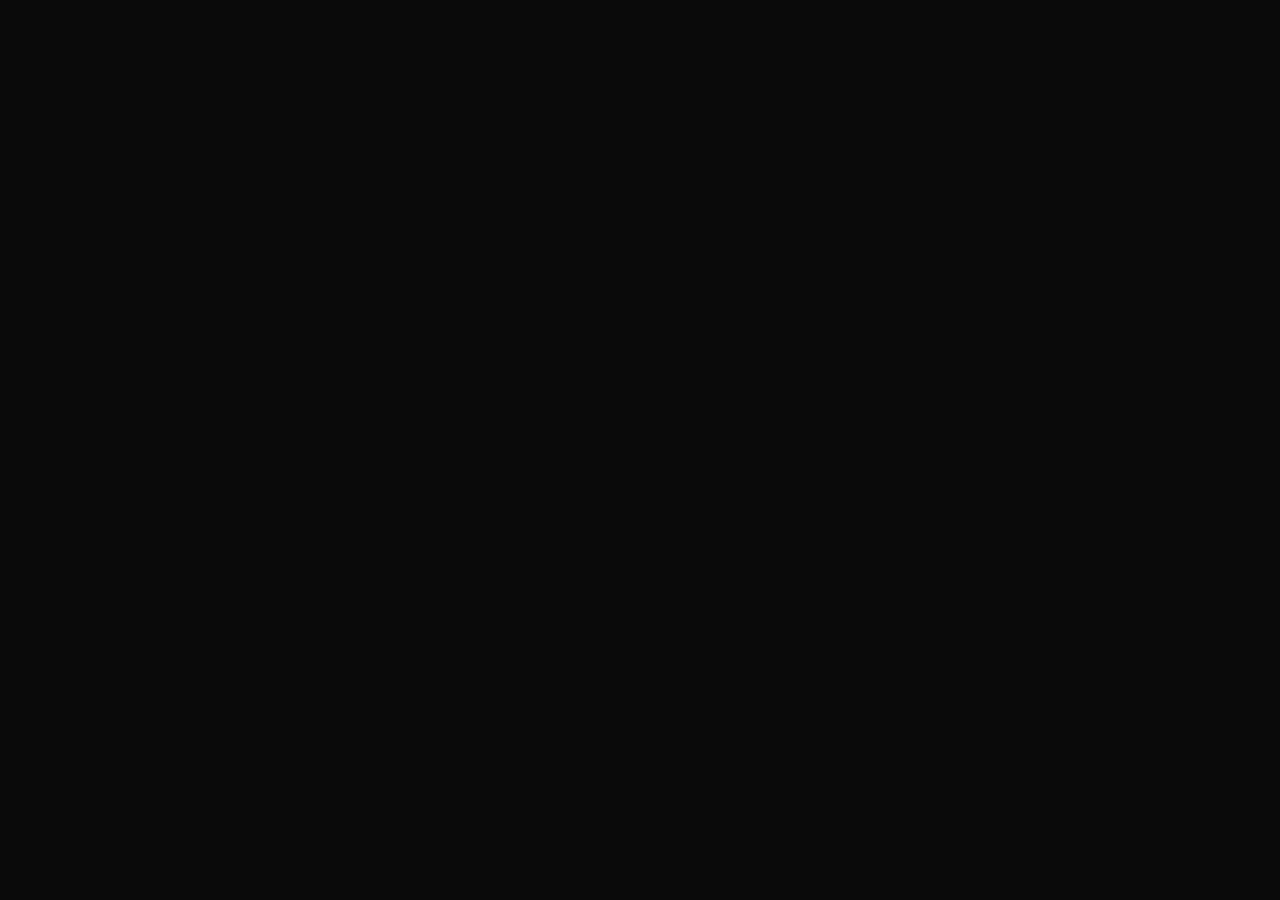
==== index.html @ b70ac433 "Add files via upload" ====
<!doctype html>
<html lang="sq">
  <head>
    <meta charset="utf-8" />
    <meta name="viewport" content="width=device-width, initial-scale=1" />
    <meta name="theme-color" content="#0A0A0A" />

    <base href="./" />
    <link rel="manifest" href="./manifest.json" />

    <meta
      name="description"
      content="Bali Funeral Home ofron shërbime funerale profesionale dhe transport funebër ndërkombëtar Itali–Shqipëri, Kosovë e Maqedoni. Ceremoni, arkivolë, dekorime florale dhe monume[...]"
    />
    <meta
      name="keywords"
      content="shërbime funerale, transport funebër ndërkombëtar, funerale Itali Shqipëri, funerale Itali Kosovë, riatdhesim trupash, onoranze funebri, arkivolë, gurë varresh, monumente, d[...]"
    />
    <meta name="author" content="Bali Funeral Home" />
    <meta name="robots" content="index, follow" />
    <meta name="geo.region" content="AL" />
    <meta name="geo.placename" content="Peqin, Shqipëri" />
    <link rel="canonical" href="https://funeralhomebali.com/" />
    <link rel="alternate" hreflang="sq" href="https://funeralhomebali.com/" />
    <link rel="alternate" hreflang="it" href="https://funeralhomebali.com/it/" />
    <link rel="alternate" hreflang="x-default" href="https://funeralhomebali.com/" />

    <link rel="icon" type="image/jpeg" href="./logo.jpeg" />
    <link rel="apple-touch-icon" href="./logo.jpeg" />

    <meta property="og:type" content="website" />
    <meta property="og:site_name" content="Bali Funeral Home" />
    <meta
      property="og:title"
      content="Bali Funeral Home — Onoranze Funebri & Trasporto Salme Italia-Albania"
    />
    <meta
      property="og:description"
      content="Onoranze funebri e trasporto salme internazionale Italia–Albania, Kosovo e Macedonia. Rimpatrio salme, cerimonie, arkivolë e monumente. Disponibili 24/7 · Në dispozicion 24/7."
    />
    <meta property="og:url" content="https://funeralhomebali.com/" />
    <meta property="og:image" content="./logo.jpeg" />
    <meta property="og:locale" content="sq_AL" />
    <meta property="og:locale:alternate" content="it_IT" />

    <meta name="twitter:card" content="summary_large_image" />
    <meta
      name="twitter:title"
      content="Bali Funeral Home — Onoranze Funebri & Trasporto Salme Italia-Albania"
    />
    <meta
      name="twitter:description"
      content="Onoranze funebri e trasporto salme internazionale Italia–Albania, Kosovo e Macedonia. Rimpatrio salme, cerimonie, disponibili 24/7."
    />
    <meta name="twitter:image" content="./logo.jpeg" />

    <link rel="preconnect" href="https://fonts.googleapis.com" />
    <link rel="preconnect" href="https://fonts.gstatic.com" crossorigin />

    <link rel="preload" href="./main.28b5fb0d.css" as="style" />
    <link rel="preload" href="./main.886c6bae.js" as="script" />
    <link rel="stylesheet" href="./main.28b5fb0d.css" />

    <style>
      html, body, #root { margin: 0; padding: 0; }
    </style>

    <title>Bali Funeral Home — Onoranze Funebri & Trasporto Salme Italia-Albania 24/7 | Peqin</title>

    <script type="application/ld+json">
      {
        "@context": "https://schema.org",
        "@type": "FuneralHome",
        "name": "Bali Funeral Home",
        "image": "./logo.jpeg",
        "url": "https://funeralhomebali.com",
        "telephone": "+355695730444",
        "email": "info@funeralhomebali.com",
        "description": "Shërbime funerale profesionale dhe transport funebër ndërkombëtar Itali–Shqipëri, Kosovë e Maqedoni. Ceremoni, arkivolë, dekorime florale dhe monumente.",
        "address": {
          "@type": "PostalAddress",
          "addressLocality": "Peqin",
          "addressCountry": "AL"
        },
        "areaServed": ["Shqipëri", "Kosovë", "Maqedoni e Veriut", "Itali"],
        "openingHoursSpecification": {
          "@type": "OpeningHoursSpecification",
          "dayOfWeek": ["Monday", "Tuesday", "Wednesday", "Thursday", "Friday", "Saturday", "Sunday"],
          "opens": "00:00",
          "closes": "23:59"
        },
        "contactPoint": [
          {
            "@type": "ContactPoint",
            "telephone": "+355695730444",
            "contactType": "customer service",
            "areaServed": "AL",
            "availableLanguage": ["sq", "it"]
          },
          {
            "@type": "ContactPoint",
            "telephone": "+393495630048",
            "contactType": "customer service",
            "areaServed": "IT",
            "availableLanguage": ["sq", "it"]
          }
        ]
      }
    </script>
  </head>

  <body>
    <div id="root"></div>

    <noscript>
      <link rel="stylesheet" href="./main.28b5fb0d.css" />
      <div style="font-family: Arial, sans-serif; padding: 2rem; text-align: center;">
        Kjo faqe kërkon JavaScript për t'u funksionuar si duhet. Nëse e keni çaktivizuar JavaScript, mund të vizitoni faqen tonë kryesore <a href="/">këtu</a>.
      </div>
    </noscript>

    <script>
      // Disinstalla qualsiasi vecchio service worker e svuota la sua cache,
      // così i visitatori ricevono sempre la versione aggiornata dal server.
      if ('serviceWorker' in navigator) {
        navigator.serviceWorker.getRegistrations().then(function(regs){
          regs.forEach(function(reg){ reg.unregister(); });
        });
      }
      if (window.caches && caches.keys) {
        caches.keys().then(function(keys){
          keys.forEach(function(k){ caches.delete(k); });
        });
      }
    </script>

    <script defer src="./main.886c6bae.js"></script>
  </body>
</html>
---- main.28b5fb0d.css ----
@import url(https://fonts.googleapis.com/css2?family=Cormorant+Garamond:wght@400;500;600;700&family=Manrope:wght@300;400;500;600;700&display=swap);*,:after,:before{--tw-border-spacing-x:0;--tw-border-spacing-y:0;--tw-translate-x:0;--tw-translate-y:0;--tw-rotate:0;--tw-skew-x:0;--tw-skew-y:0;--tw-scale-x:1;--tw-scale-y:1;--tw-pan-x: ;--tw-pan-y: ;--tw-pinch-zoom: ;--tw-scroll-snap-strictness:proximity;--tw-gradient-from-position: ;--tw-gradient-via-position: ;--tw-gradient-to-position: ;--tw-ordinal: ;--tw-slashed-zero: ;--tw-numeric-figure: ;--tw-numeric-spacing: ;--tw-numeric-fraction: ;--tw-ring-inset: ;--tw-ring-offset-width:0px;--tw-ring-offset-color:#fff;--tw-ring-color:#3b82f680;--tw-ring-offset-shadow:0 0 #0000;--tw-ring-shadow:0 0 #0000;--tw-shadow:0 0 #0000;--tw-shadow-colored:0 0 #0000;--tw-blur: ;--tw-brightness: ;--tw-contrast: ;--tw-grayscale: ;--tw-hue-rotate: ;--tw-invert: ;--tw-saturate: ;--tw-sepia: ;--tw-drop-shadow: ;--tw-backdrop-blur: ;--tw-backdrop-brightness: ;--tw-backdrop-contrast: ;--tw-backdrop-grayscale: ;--tw-backdrop-hue-rotate: ;--tw-backdrop-invert: ;--tw-backdrop-opacity: ;--tw-backdrop-saturate: ;--tw-backdrop-sepia: ;--tw-contain-size: ;--tw-contain-layout: ;--tw-contain-paint: ;--tw-contain-style: }::backdrop{--tw-border-spacing-x:0;--tw-border-spacing-y:0;--tw-translate-x:0;--tw-translate-y:0;--tw-rotate:0;--tw-skew-x:0;--tw-skew-y:0;--tw-scale-x:1;--tw-scale-y:1;--tw-pan-x: ;--tw-pan-y: ;--tw-pinch-zoom: ;--tw-scroll-snap-strictness:proximity;--tw-gradient-from-position: ;--tw-gradient-via-position: ;--tw-gradient-to-position: ;--tw-ordinal: ;--tw-slashed-zero: ;--tw-numeric-figure: ;--tw-numeric-spacing: ;--tw-numeric-fraction: ;--tw-ring-inset: ;--tw-ring-offset-width:0px;--tw-ring-offset-color:#fff;--tw-ring-color:#3b82f680;--tw-ring-offset-shadow:0 0 #0000;--tw-ring-shadow:0 0 #0000;--tw-shadow:0 0 #0000;--tw-shadow-colored:0 0 #0000;--tw-blur: ;--tw-brightness: ;--tw-contrast: ;--tw-grayscale: ;--tw-hue-rotate: ;--tw-invert: ;--tw-saturate: ;--tw-sepia: ;--tw-drop-shadow: ;--tw-backdrop-blur: ;--tw-backdrop-brightness: ;--tw-backdrop-contrast: ;--tw-backdrop-grayscale: ;--tw-backdrop-hue-rotate: ;--tw-backdrop-invert: ;--tw-backdrop-opacity: ;--tw-backdrop-saturate: ;--tw-backdrop-sepia: ;--tw-contain-size: ;--tw-contain-layout: ;--tw-contain-paint: ;--tw-contain-style: }

/*
! tailwindcss v3.4.17 | MIT License | https://tailwindcss.com
*/*,:after,:before{border:0 solid #e5e7eb;box-sizing:border-box}:after,:before{--tw-content:""}:host,html{-webkit-text-size-adjust:100%;font-feature-settings:normal;-webkit-tap-highlight-color:transparent;font-family:ui-sans-serif,system-ui,sans-serif,Apple Color Emoji,Segoe UI Emoji,Segoe UI Symbol,Noto Color Emoji;font-variation-settings:normal;line-height:1.5;tab-size:4}body{line-height:inherit}hr{border-top-width:1px;color:inherit;height:0}abbr:where([title]){-webkit-text-decoration:underline dotted;text-decoration:underline dotted}h1,h2,h3,h4,h5,h6{font-size:inherit;font-weight:inherit}a{color:inherit;text-decoration:inherit}b,strong{font-weight:bolder}code,kbd,pre,samp{font-feature-settings:normal;font-family:ui-monospace,SFMono-Regular,Menlo,Monaco,Consolas,Liberation Mono,Courier New,monospace;font-size:1em;font-variation-settings:normal}small{font-size:80%}sub,sup{font-size:75%;line-height:0;position:relative;vertical-align:initial}sub{bottom:-.25em}sup{top:-.5em}table{border-collapse:collapse;border-color:inherit;text-indent:0}button,input,optgroup,select,textarea{font-feature-settings:inherit;color:inherit;font-family:inherit;font-size:100%;font-variation-settings:inherit;font-weight:inherit;letter-spacing:inherit;line-height:inherit;margin:0;padding:0}button,select{text-transform:none}button,input:where([type=button]),input:where([type=reset]),input:where([type=submit]){-webkit-appearance:button;background-color:initial;background-image:none}:-moz-focusring{outline:auto}:-moz-ui-invalid{box-shadow:none}progress{vertical-align:initial}::-webkit-inner-spin-button,::-webkit-outer-spin-button{height:auto}[type=search]{-webkit-appearance:textfield;outline-offset:-2px}::-webkit-search-decoration{-webkit-appearance:none}::-webkit-file-upload-button{-webkit-appearance:button;font:inherit}summary{display:list-item}blockquote,dd,dl,figure,h1,h2,h3,h4,h5,h6,hr,p,pre{margin:0}fieldset{margin:0}fieldset,legend{padding:0}menu,ol,ul{list-style:none;margin:0;padding:0}dialog{padding:0}textarea{resize:vertical}input::placeholder,textarea::placeholder{color:#9ca3af;opacity:1}[role=button],button{cursor:pointer}:disabled{cursor:default}audio,canvas,embed,iframe,img,object,svg,video{display:block;vertical-align:middle}img,video{height:auto;max-width:100%}[hidden]:where(:not([hidden=until-found])){display:none}:root{--background:0 0% 100%;--foreground:0 0% 3.9%;--card:0 0% 100%;--card-foreground:0 0% 3.9%;--popover:0 0% 100%;--popover-foreground:0 0% 3.9%;--primary:0 0% 9%;--primary-foreground:0 0% 98%;--secondary:0 0% 96.1%;--secondary-foreground:0 0% 9%;--muted:0 0% 96.1%;--muted-foreground:0 0% 45.1%;--accent:0 0% 96.1%;--accent-foreground:0 0% 9%;--destructive:0 84.2% 60.2%;--destructive-foreground:0 0% 98%;--border:0 0% 89.8%;--input:0 0% 89.8%;--ring:0 0% 3.9%;--chart-1:12 76% 61%;--chart-2:173 58% 39%;--chart-3:197 37% 24%;--chart-4:43 74% 66%;--chart-5:27 87% 67%;--radius:0.5rem}*{border-color:#e5e5e5;border-color:hsl(var(--border))}body{background-color:#fff;background-color:hsl(var(--background));color:#0a0a0a;color:hsl(var(--foreground))}[data-debug-wrapper=true]{display:contents!important}[data-debug-wrapper=true]>*{border:inherit;column-gap:inherit;gap:inherit;margin:inherit;padding:inherit;row-gap:inherit}.sr-only{clip:rect(0,0,0,0);border-width:0;height:1px;margin:-1px;overflow:hidden;padding:0;position:absolute;white-space:nowrap;width:1px}.pointer-events-none{pointer-events:none}.pointer-events-auto{pointer-events:auto}.visible{visibility:visible}.invisible{visibility:hidden}.fixed{position:fixed}.absolute{position:absolute}.relative{position:relative}.inset-0{inset:0}.inset-x-0{left:0;right:0}.inset-y-0{bottom:0;top:0}.-bottom-12{bottom:-3rem}.-bottom-6{bottom:-1.5rem}.-left-12{left:-3rem}.-left-6{left:-1.5rem}.-right-12{right:-3rem}.-right-6{right:-1.5rem}.-top-12{top:-3rem}.-top-6{top:-1.5rem}.bottom-0{bottom:0}.bottom-6{bottom:1.5rem}.bottom-8{bottom:2rem}.left-0{left:0}.left-1{left:.25rem}.left-1\/2{left:50%}.left-2{left:.5rem}.left-\[50\%\]{left:50%}.right-0{right:0}.right-1{right:.25rem}.right-2{right:.5rem}.right-4{right:1rem}.right-6{right:1.5rem}.top-0{top:0}.top-1{top:.25rem}.top-1\/2{top:50%}.top-4{top:1rem}.top-\[1px\]{top:1px}.top-\[50\%\]{top:50%}.top-\[60\%\]{top:60%}.top-full{top:100%}.-z-0{z-index:0}.z-10{z-index:10}.z-50{z-index:50}.z-\[100\]{z-index:100}.z-\[1\]{z-index:1}.order-1{order:1}.order-2{order:2}.-mx-1{margin-left:-.25rem;margin-right:-.25rem}.mx-auto{margin-left:auto;margin-right:auto}.my-1{margin-bottom:.25rem;margin-top:.25rem}.-ml-4{margin-left:-1rem}.-mt-4{margin-top:-1rem}.mb-1{margin-bottom:.25rem}.mb-4{margin-bottom:1rem}.mb-6{margin-bottom:1.5rem}.mb-8{margin-bottom:2rem}.ml-1{margin-left:.25rem}.ml-auto{margin-left:auto}.mr-2{margin-right:.5rem}.mt-0\.5{margin-top:.125rem}.mt-1{margin-top:.25rem}.mt-1\.5{margin-top:.375rem}.mt-10{margin-top:2.5rem}.mt-12{margin-top:3rem}.mt-16{margin-top:4rem}.mt-2{margin-top:.5rem}.mt-20{margin-top:5rem}.mt-24{margin-top:6rem}.mt-3{margin-top:.75rem}.mt-4{margin-top:1rem}.mt-5{margin-top:1.25rem}.mt-6{margin-top:1.5rem}.mt-8{margin-top:2rem}.mt-auto{margin-top:auto}.block{display:block}.flex{display:flex}.inline-flex{display:inline-flex}.table{display:table}.grid{display:grid}.hidden{display:none}.aspect-square{aspect-ratio:1/1}.h-1\.5{height:.375rem}.h-10{height:2.5rem}.h-11{height:2.75rem}.h-12{height:3rem}.h-14{height:3.5rem}.h-2{height:.5rem}.h-2\.5{height:.625rem}.h-20{height:5rem}.h-3{height:.75rem}.h-3\.5{height:.875rem}.h-32{height:8rem}.h-4{height:1rem}.h-5{height:1.25rem}.h-64{height:16rem}.h-7{height:1.75rem}.h-8{height:2rem}.h-9{height:2.25rem}.h-\[1px\]{height:1px}.h-\[420px\]{height:420px}.h-\[480px\]{height:480px}.h-\[var\(--radix-navigation-menu-viewport-height\)\]{height:var(--radix-navigation-menu-viewport-height)}.h-\[var\(--radix-select-trigger-height\)\]{height:var(--radix-select-trigger-height)}.h-auto{height:auto}.h-full{height:100%}.h-px{height:1px}.max-h-\[--radix-context-menu-content-available-height\]{max-height:var(--radix-context-menu-content-available-height)}.max-h-\[--radix-select-content-available-height\]{max-height:var(--radix-select-content-available-height)}.max-h-\[300px\]{max-height:300px}.max-h-\[var\(--radix-dropdown-menu-content-available-height\)\]{max-height:var(--radix-dropdown-menu-content-available-height)}.max-h-screen{max-height:100vh}.min-h-\[60px\]{min-height:60px}.min-h-screen{min-height:100vh}.w-10{width:2.5rem}.w-11{width:2.75rem}.w-12{width:3rem}.w-14{width:3.5rem}.w-2{width:.5rem}.w-2\.5{width:.625rem}.w-3{width:.75rem}.w-3\.5{width:.875rem}.w-3\/4{width:75%}.w-32{width:8rem}.w-4{width:1rem}.w-64{width:16rem}.w-7{width:1.75rem}.w-72{width:18rem}.w-8{width:2rem}.w-9{width:2.25rem}.w-\[100px\]{width:100px}.w-\[1px\]{width:1px}.w-\[720px\]{width:720px}.w-full{width:100%}.w-max{width:-webkit-max-content;width:max-content}.w-px{width:1px}.min-w-0{min-width:0}.min-w-10{min-width:2.5rem}.min-w-8{min-width:2rem}.min-w-9{min-width:2.25rem}.min-w-\[12rem\]{min-width:12rem}.min-w-\[8rem\]{min-width:8rem}.min-w-\[var\(--radix-select-trigger-width\)\]{min-width:var(--radix-select-trigger-width)}.max-w-2xl{max-width:42rem}.max-w-7xl{max-width:80rem}.max-w-\[110\%\]{max-width:110%}.max-w-lg{max-width:32rem}.max-w-max{max-width:-webkit-max-content;max-width:max-content}.max-w-xl{max-width:36rem}.max-w-xs{max-width:20rem}.flex-1{flex:1 1}.flex-shrink-0,.shrink-0{flex-shrink:0}.grow{flex-grow:1}.grow-0{flex-grow:0}.basis-full{flex-basis:100%}.caption-bottom{caption-side:bottom}.border-collapse{border-collapse:collapse}.origin-\[--radix-context-menu-content-transform-origin\]{transform-origin:var(--radix-context-menu-content-transform-origin)}.origin-\[--radix-dropdown-menu-content-transform-origin\]{transform-origin:var(--radix-dropdown-menu-content-transform-origin)}.origin-\[--radix-hover-card-content-transform-origin\]{transform-origin:var(--radix-hover-card-content-transform-origin)}.origin-\[--radix-menubar-content-transform-origin\]{transform-origin:var(--radix-menubar-content-transform-origin)}.origin-\[--radix-popover-content-transform-origin\]{transform-origin:var(--radix-popover-content-transform-origin)}.origin-\[--radix-select-content-transform-origin\]{transform-origin:var(--radix-select-content-transform-origin)}.origin-\[--radix-tooltip-content-transform-origin\]{transform-origin:var(--radix-tooltip-content-transform-origin)}.-translate-x-1\/2{--tw-translate-x:-50%}.-translate-x-1\/2,.-translate-y-1\/2{transform:translate(var(--tw-translate-x),var(--tw-translate-y)) rotate(var(--tw-rotate)) skewX(var(--tw-skew-x)) skewY(var(--tw-skew-y)) scaleX(var(--tw-scale-x)) scaleY(var(--tw-scale-y))}.-translate-y-1\/2{--tw-translate-y:-50%}.translate-x-\[-50\%\]{--tw-translate-x:-50%}.translate-x-\[-50\%\],.translate-y-\[-50\%\]{transform:translate(var(--tw-translate-x),var(--tw-translate-y)) rotate(var(--tw-rotate)) skewX(var(--tw-skew-x)) skewY(var(--tw-skew-y)) scaleX(var(--tw-scale-x)) scaleY(var(--tw-scale-y))}.translate-y-\[-50\%\]{--tw-translate-y:-50%}.rotate-45{--tw-rotate:45deg}.rotate-45,.rotate-90{transform:translate(var(--tw-translate-x),var(--tw-translate-y)) rotate(var(--tw-rotate)) skewX(var(--tw-skew-x)) skewY(var(--tw-skew-y)) scaleX(var(--tw-scale-x)) scaleY(var(--tw-scale-y))}.rotate-90{--tw-rotate:90deg}.transform{transform:translate(var(--tw-translate-x),var(--tw-translate-y)) rotate(var(--tw-rotate)) skewX(var(--tw-skew-x)) skewY(var(--tw-skew-y)) scaleX(var(--tw-scale-x)) scaleY(var(--tw-scale-y))}@keyframes bounce{0%,to{animation-timing-function:cubic-bezier(.8,0,1,1);transform:translateY(-25%)}50%{animation-timing-function:cubic-bezier(0,0,.2,1);transform:none}}.animate-bounce{animation:bounce 1s infinite}@keyframes pulse{50%{opacity:.5}}.animate-pulse{animation:pulse 2s cubic-bezier(.4,0,.6,1) infinite}.cursor-default{cursor:default}.cursor-pointer{cursor:pointer}.touch-none{touch-action:none}.select-none{-webkit-user-select:none;user-select:none}.list-none{list-style-type:none}.grid-cols-1{grid-template-columns:repeat(1,minmax(0,1fr))}.grid-cols-2{grid-template-columns:repeat(2,minmax(0,1fr))}.grid-cols-3{grid-template-columns:repeat(3,minmax(0,1fr))}.flex-row{flex-direction:row}.flex-col{flex-direction:column}.flex-col-reverse{flex-direction:column-reverse}.flex-wrap{flex-wrap:wrap}.items-start{align-items:flex-start}.items-end{align-items:flex-end}.items-center{align-items:center}.justify-center{justify-content:center}.justify-between{justify-content:space-between}.gap-1{gap:.25rem}.gap-1\.5{gap:.375rem}.gap-10{gap:2.5rem}.gap-16{gap:4rem}.gap-2{gap:.5rem}.gap-3{gap:.75rem}.gap-4{gap:1rem}.gap-5{gap:1.25rem}.gap-6{gap:1.5rem}.gap-8{gap:2rem}.gap-x-8{column-gap:2rem}.gap-y-4{row-gap:1rem}.space-x-1>:not([hidden])~:not([hidden]){--tw-space-x-reverse:0;margin-left:calc(.25rem*(1 - var(--tw-space-x-reverse)));margin-right:calc(.25rem*var(--tw-space-x-reverse))}.space-x-2>:not([hidden])~:not([hidden]){--tw-space-x-reverse:0;margin-left:calc(.5rem*(1 - var(--tw-space-x-reverse)));margin-right:calc(.5rem*var(--tw-space-x-reverse))}.space-y-1>:not([hidden])~:not([hidden]){--tw-space-y-reverse:0;margin-bottom:calc(.25rem*var(--tw-space-y-reverse));margin-top:calc(.25rem*(1 - var(--tw-space-y-reverse)))}.space-y-1\.5>:not([hidden])~:not([hidden]){--tw-space-y-reverse:0;margin-bottom:calc(.375rem*var(--tw-space-y-reverse));margin-top:calc(.375rem*(1 - var(--tw-space-y-reverse)))}.space-y-2>:not([hidden])~:not([hidden]){--tw-space-y-reverse:0;margin-bottom:calc(.5rem*var(--tw-space-y-reverse));margin-top:calc(.5rem*(1 - var(--tw-space-y-reverse)))}.space-y-4>:not([hidden])~:not([hidden]){--tw-space-y-reverse:0;margin-bottom:calc(1rem*var(--tw-space-y-reverse));margin-top:calc(1rem*(1 - var(--tw-space-y-reverse)))}.overflow-auto{overflow:auto}.overflow-hidden{overflow:hidden}.overflow-y-auto{overflow-y:auto}.overflow-x-hidden{overflow-x:hidden}.whitespace-nowrap{white-space:nowrap}.break-words{overflow-wrap:break-word}.rounded-2xl{border-radius:1rem}.rounded-\[inherit\]{border-radius:inherit}.rounded-full{border-radius:9999px}.rounded-lg{border-radius:.5rem;border-radius:var(--radius)}.rounded-md{border-radius:calc(.5rem - 2px);border-radius:calc(var(--radius) - 2px)}.rounded-sm{border-radius:calc(.5rem - 4px);border-radius:calc(var(--radius) - 4px)}.rounded-xl{border-radius:.75rem}.rounded-t-\[10px\]{border-top-left-radius:10px;border-top-right-radius:10px}.rounded-tl-sm{border-top-left-radius:calc(.5rem - 4px);border-top-left-radius:calc(var(--radius) - 4px)}.border{border-width:1px}.border-2{border-width:2px}.border-y{border-top-width:1px}.border-b,.border-y{border-bottom-width:1px}.border-l{border-left-width:1px}.border-r{border-right-width:1px}.border-t{border-top-width:1px}.border-\[\#D4AF37\]{--tw-border-opacity:1;border-color:#d4af37;border-color:rgb(212 175 55/var(--tw-border-opacity,1))}.border-\[\#D4AF37\]\/20{border-color:#d4af3733}.border-\[\#D4AF37\]\/30{border-color:#d4af374d}.border-\[\#D4AF37\]\/40{border-color:#d4af3766}.border-destructive{border-color:#ef4444;border-color:hsl(var(--destructive))}.border-destructive\/50{border-color:#ef444480;border-color:hsl(var(--destructive)/.5)}.border-input{border-color:#e5e5e5;border-color:hsl(var(--input))}.border-primary{border-color:#171717;border-color:hsl(var(--primary))}.border-primary\/50{border-color:#17171780;border-color:hsl(var(--primary)/.5)}.border-transparent{border-color:#0000}.border-white\/10{border-color:#ffffff1a}.border-white\/30{border-color:#ffffff4d}.border-white\/5{border-color:#ffffff0d}.border-l-transparent{border-left-color:#0000}.border-t-transparent{border-top-color:#0000}.bg-\[\#0A0A0A\]{--tw-bg-opacity:1;background-color:#0a0a0a;background-color:rgb(10 10 10/var(--tw-bg-opacity,1))}.bg-\[\#111111\]{--tw-bg-opacity:1;background-color:#111;background-color:rgb(17 17 17/var(--tw-bg-opacity,1))}.bg-\[\#128C4B\]{--tw-bg-opacity:1;background-color:#128c4b;background-color:rgb(18 140 75/var(--tw-bg-opacity,1))}.bg-\[\#1A1A1A\]{--tw-bg-opacity:1;background-color:#1a1a1a;background-color:rgb(26 26 26/var(--tw-bg-opacity,1))}.bg-\[\#D4AF37\]{--tw-bg-opacity:1;background-color:#d4af37;background-color:rgb(212 175 55/var(--tw-bg-opacity,1))}.bg-accent{background-color:#f5f5f5;background-color:hsl(var(--accent))}.bg-background{background-color:#fff;background-color:hsl(var(--background))}.bg-black\/80{background-color:#000c}.bg-black\/95{background-color:#000000f2}.bg-border{background-color:#e5e5e5;background-color:hsl(var(--border))}.bg-card{background-color:#fff;background-color:hsl(var(--card))}.bg-destructive{background-color:#ef4444;background-color:hsl(var(--destructive))}.bg-foreground{background-color:#0a0a0a;background-color:hsl(var(--foreground))}.bg-muted{background-color:#f5f5f5;background-color:hsl(var(--muted))}.bg-muted\/50{background-color:#f5f5f580;background-color:hsl(var(--muted)/.5)}.bg-popover{background-color:#fff;background-color:hsl(var(--popover))}.bg-primary{background-color:#171717;background-color:hsl(var(--primary))}.bg-primary\/10{background-color:#1717171a;background-color:hsl(var(--primary)/.1)}.bg-primary\/20{background-color:#17171733;background-color:hsl(var(--primary)/.2)}.bg-secondary{background-color:#f5f5f5;background-color:hsl(var(--secondary))}.bg-transparent{background-color:initial}.bg-\[radial-gradient\(circle_at_top_right\2c rgba\(212\2c 175\2c 55\2c 0\.10\)\2c transparent_55\%\)\]{background-image:radial-gradient(circle at top right,#d4af371a,#0000 55%)}.bg-gradient-to-b{background-image:linear-gradient(to bottom,var(--tw-gradient-stops))}.from-black\/70{--tw-gradient-from:#000000b3 var(--tw-gradient-from-position);--tw-gradient-to:#0000 var(--tw-gradient-to-position);--tw-gradient-stops:var(--tw-gradient-from),var(--tw-gradient-to)}.via-black\/60{--tw-gradient-to:#0000 var(--tw-gradient-to-position);--tw-gradient-stops:var(--tw-gradient-from),#0009 var(--tw-gradient-via-position),var(--tw-gradient-to)}.to-\[\#0A0A0A\]{--tw-gradient-to:#0a0a0a var(--tw-gradient-to-position)}.fill-current{fill:currentColor}.fill-primary{fill:#171717;fill:hsl(var(--primary))}.object-contain{object-fit:contain}.object-cover{object-fit:cover}.p-0{padding:0}.p-1{padding:.25rem}.p-2{padding:.5rem}.p-3{padding:.75rem}.p-4{padding:1rem}.p-5{padding:1.25rem}.p-6{padding:1.5rem}.p-7{padding:1.75rem}.p-8{padding:2rem}.p-\[1px\]{padding:1px}.px-1\.5{padding-left:.375rem;padding-right:.375rem}.px-2{padding-left:.5rem;padding-right:.5rem}.px-2\.5{padding-left:.625rem;padding-right:.625rem}.px-3{padding-left:.75rem;padding-right:.75rem}.px-4{padding-left:1rem;padding-right:1rem}.px-5{padding-left:1.25rem;padding-right:1.25rem}.px-6{padding-left:1.5rem;padding-right:1.5rem}.px-8{padding-left:2rem;padding-right:2rem}.py-0\.5{padding-bottom:.125rem;padding-top:.125rem}.py-1{padding-bottom:.25rem;padding-top:.25rem}.py-1\.5{padding-bottom:.375rem;padding-top:.375rem}.py-14{padding-bottom:3.5rem;padding-top:3.5rem}.py-2{padding-bottom:.5rem;padding-top:.5rem}.py-2\.5{padding-bottom:.625rem;padding-top:.625rem}.py-24{padding-bottom:6rem;padding-top:6rem}.py-3{padding-bottom:.75rem;padding-top:.75rem}.py-4{padding-bottom:1rem;padding-top:1rem}.py-6{padding-bottom:1.5rem;padding-top:1.5rem}.pb-4{padding-bottom:1rem}.pl-2{padding-left:.5rem}.pl-2\.5{padding-left:.625rem}.pl-4{padding-left:1rem}.pl-8{padding-left:2rem}.pr-2{padding-right:.5rem}.pr-2\.5{padding-right:.625rem}.pr-6{padding-right:1.5rem}.pr-8{padding-right:2rem}.pt-0{padding-top:0}.pt-1{padding-top:.25rem}.pt-4{padding-top:1rem}.pt-6{padding-top:1.5rem}.pt-8{padding-top:2rem}.text-left{text-align:left}.text-center{text-align:center}.align-middle{vertical-align:middle}.font-serif{font-family:ui-serif,Georgia,Cambria,Times New Roman,Times,serif}.text-2xl{font-size:1.5rem;line-height:2rem}.text-3xl{font-size:1.875rem;line-height:2.25rem}.text-4xl{font-size:2.25rem;line-height:2.5rem}.text-\[0\.6rem\]{font-size:.6rem}.text-\[0\.8rem\]{font-size:.8rem}.text-base{font-size:1rem;line-height:1.5rem}.text-lg{font-size:1.125rem;line-height:1.75rem}.text-sm{font-size:.875rem;line-height:1.25rem}.text-xl{font-size:1.25rem;line-height:1.75rem}.text-xs{font-size:.75rem;line-height:1rem}.font-medium{font-weight:500}.font-normal{font-weight:400}.font-semibold{font-weight:600}.uppercase{text-transform:uppercase}.leading-none{line-height:1}.leading-relaxed{line-height:1.625}.leading-tight{line-height:1.25}.tracking-\[0\.15em\]{letter-spacing:.15em}.tracking-\[0\.2em\]{letter-spacing:.2em}.tracking-\[0\.35em\]{letter-spacing:.35em}.tracking-\[0\.3em\]{letter-spacing:.3em}.tracking-tight{letter-spacing:-.025em}.tracking-wide{letter-spacing:.025em}.tracking-widest{letter-spacing:.1em}.text-\[\#D4AF37\]{--tw-text-opacity:1;color:#d4af37;color:rgb(212 175 55/var(--tw-text-opacity,1))}.text-\[\#D4AF37\]\/70{color:#d4af37b3}.text-\[\#F5F5F5\]{--tw-text-opacity:1;color:#f5f5f5;color:rgb(245 245 245/var(--tw-text-opacity,1))}.text-accent-foreground{color:#171717;color:hsl(var(--accent-foreground))}.text-black{--tw-text-opacity:1;color:#000;color:rgb(0 0 0/var(--tw-text-opacity,1))}.text-card-foreground{color:#0a0a0a;color:hsl(var(--card-foreground))}.text-current{color:currentColor}.text-destructive{color:#ef4444;color:hsl(var(--destructive))}.text-destructive-foreground{color:#fafafa;color:hsl(var(--destructive-foreground))}.text-foreground{color:#0a0a0a;color:hsl(var(--foreground))}.text-foreground\/50{color:#0a0a0a80;color:hsl(var(--foreground)/.5)}.text-gray-200{--tw-text-opacity:1;color:#e5e7eb;color:rgb(229 231 235/var(--tw-text-opacity,1))}.text-gray-300{--tw-text-opacity:1;color:#d1d5db;color:rgb(209 213 219/var(--tw-text-opacity,1))}.text-gray-400{--tw-text-opacity:1;color:#9ca3af;color:rgb(156 163 175/var(--tw-text-opacity,1))}.text-gray-500{--tw-text-opacity:1;color:#6b7280;color:rgb(107 114 128/var(--tw-text-opacity,1))}.text-gray-600{--tw-text-opacity:1;color:#4b5563;color:rgb(75 85 99/var(--tw-text-opacity,1))}.text-muted-foreground{color:#737373;color:hsl(var(--muted-foreground))}.text-popover-foreground{color:#0a0a0a;color:hsl(var(--popover-foreground))}.text-primary{color:#171717;color:hsl(var(--primary))}.text-primary-foreground{color:#fafafa;color:hsl(var(--primary-foreground))}.text-secondary-foreground{color:#171717;color:hsl(var(--secondary-foreground))}.text-white{--tw-text-opacity:1;color:#fff;color:rgb(255 255 255/var(--tw-text-opacity,1))}.overline{-webkit-text-decoration-line:overline;text-decoration-line:overline}.underline-offset-4{text-underline-offset:4px}.opacity-0{opacity:0}.opacity-50{opacity:.5}.opacity-60{opacity:.6}.opacity-70{opacity:.7}.opacity-90{opacity:.9}.opacity-\[0\.06\]{opacity:.06}.shadow{--tw-shadow:0 1px 3px 0 #0000001a,0 1px 2px -1px #0000001a;--tw-shadow-colored:0 1px 3px 0 var(--tw-shadow-color),0 1px 2px -1px var(--tw-shadow-color)}.shadow,.shadow-lg{box-shadow:0 0 #0000,0 0 #0000,var(--tw-shadow);box-shadow:var(--tw-ring-offset-shadow,0 0 #0000),var(--tw-ring-shadow,0 0 #0000),var(--tw-shadow)}.shadow-lg{--tw-shadow:0 10px 15px -3px #0000001a,0 4px 6px -4px #0000001a;--tw-shadow-colored:0 10px 15px -3px var(--tw-shadow-color),0 4px 6px -4px var(--tw-shadow-color)}.shadow-md{--tw-shadow:0 4px 6px -1px #0000001a,0 2px 4px -2px #0000001a;--tw-shadow-colored:0 4px 6px -1px var(--tw-shadow-color),0 2px 4px -2px var(--tw-shadow-color)}.shadow-md,.shadow-sm{box-shadow:0 0 #0000,0 0 #0000,var(--tw-shadow);box-shadow:var(--tw-ring-offset-shadow,0 0 #0000),var(--tw-ring-shadow,0 0 #0000),var(--tw-shadow)}.shadow-sm{--tw-shadow:0 1px 2px 0 #0000000d;--tw-shadow-colored:0 1px 2px 0 var(--tw-shadow-color)}.shadow-black\/40{--tw-shadow-color:#0006;--tw-shadow:var(--tw-shadow-colored)}.outline-none{outline:2px solid #0000;outline-offset:2px}.outline{outline-style:solid}.ring-0{--tw-ring-offset-shadow:var(--tw-ring-inset) 0 0 0 var(--tw-ring-offset-width) var(--tw-ring-offset-color);--tw-ring-shadow:var(--tw-ring-inset) 0 0 0 calc(var(--tw-ring-offset-width)) var(--tw-ring-color)}.ring-0,.ring-1{box-shadow:var(--tw-ring-offset-shadow),var(--tw-ring-shadow),0 0 #0000;box-shadow:var(--tw-ring-offset-shadow),var(--tw-ring-shadow),var(--tw-shadow,0 0 #0000)}.ring-1{--tw-ring-offset-shadow:var(--tw-ring-inset) 0 0 0 var(--tw-ring-offset-width) var(--tw-ring-offset-color);--tw-ring-shadow:var(--tw-ring-inset) 0 0 0 calc(1px + var(--tw-ring-offset-width)) var(--tw-ring-color)}.ring-ring{--tw-ring-color:hsl(var(--ring))}.ring-offset-background{--tw-ring-offset-color:hsl(var(--background))}.grayscale{--tw-grayscale:grayscale(100%)}.filter,.grayscale{filter:var(--tw-blur) var(--tw-brightness) var(--tw-contrast) var(--tw-grayscale) var(--tw-hue-rotate) var(--tw-invert) var(--tw-saturate) var(--tw-sepia) var(--tw-drop-shadow)}.backdrop-blur-xl{--tw-backdrop-blur:blur(24px);-webkit-backdrop-filter:var(--tw-backdrop-blur) var(--tw-backdrop-brightness) var(--tw-backdrop-contrast) var(--tw-backdrop-grayscale) var(--tw-backdrop-hue-rotate) var(--tw-backdrop-invert) var(--tw-backdrop-opacity) var(--tw-backdrop-saturate) var(--tw-backdrop-sepia);backdrop-filter:var(--tw-backdrop-blur) var(--tw-backdrop-brightness) var(--tw-backdrop-contrast) var(--tw-backdrop-grayscale) var(--tw-backdrop-hue-rotate) var(--tw-backdrop-invert) var(--tw-backdrop-opacity) var(--tw-backdrop-saturate) var(--tw-backdrop-sepia)}.transition{transition-duration:.15s;transition-property:color,background-color,border-color,fill,stroke,opacity,box-shadow,transform,filter,-webkit-text-decoration-color,-webkit-backdrop-filter;transition-property:color,background-color,border-color,text-decoration-color,fill,stroke,opacity,box-shadow,transform,filter,backdrop-filter;transition-property:color,background-color,border-color,text-decoration-color,fill,stroke,opacity,box-shadow,transform,filter,backdrop-filter,-webkit-text-decoration-color,-webkit-backdrop-filter;transition-timing-function:cubic-bezier(.4,0,.2,1)}.transition-all{transition-duration:.15s;transition-property:all;transition-timing-function:cubic-bezier(.4,0,.2,1)}.transition-colors{transition-duration:.15s;transition-property:color,background-color,border-color,fill,stroke,-webkit-text-decoration-color;transition-property:color,background-color,border-color,text-decoration-color,fill,stroke;transition-property:color,background-color,border-color,text-decoration-color,fill,stroke,-webkit-text-decoration-color;transition-timing-function:cubic-bezier(.4,0,.2,1)}.transition-opacity{transition-duration:.15s;transition-property:opacity;transition-timing-function:cubic-bezier(.4,0,.2,1)}.transition-transform{transition-duration:.15s;transition-property:transform;transition-timing-function:cubic-bezier(.4,0,.2,1)}.duration-1000{transition-duration:1s}.duration-200{transition-duration:.2s}.duration-300{transition-duration:.3s}.duration-500{transition-duration:.5s}.duration-700{transition-duration:.7s}.ease-in-out{transition-timing-function:cubic-bezier(.4,0,.2,1)}@keyframes enter{0%{opacity:1;opacity:var(--tw-enter-opacity,1);transform:translateZ(0) scaleX(1) rotate(0);transform:translate3d(var(--tw-enter-translate-x,0),var(--tw-enter-translate-y,0),0) scale3d(var(--tw-enter-scale,1),var(--tw-enter-scale,1),var(--tw-enter-scale,1)) rotate(var(--tw-enter-rotate,0))}}@keyframes exit{to{opacity:1;opacity:var(--tw-exit-opacity,1);transform:translateZ(0) scaleX(1) rotate(0);transform:translate3d(var(--tw-exit-translate-x,0),var(--tw-exit-translate-y,0),0) scale3d(var(--tw-exit-scale,1),var(--tw-exit-scale,1),var(--tw-exit-scale,1)) rotate(var(--tw-exit-rotate,0))}}.animate-in{--tw-enter-opacity:initial;--tw-enter-scale:initial;--tw-enter-rotate:initial;--tw-enter-translate-x:initial;--tw-enter-translate-y:initial;animation-duration:.15s;animation-name:enter}.fade-in-0{--tw-enter-opacity:0}.zoom-in-95{--tw-enter-scale:.95}.duration-1000{animation-duration:1s}.duration-200{animation-duration:.2s}.duration-300{animation-duration:.3s}.duration-500{animation-duration:.5s}.duration-700{animation-duration:.7s}.ease-in-out{animation-timing-function:cubic-bezier(.4,0,.2,1)}.running{animation-play-state:running}body{-webkit-font-smoothing:antialiased;-moz-osx-font-smoothing:grayscale;background-color:#0a0a0a;font-family:Manrope,sans-serif;margin:0}.font-serif{font-family:Cormorant Garamond,serif}code{font-family:source-code-pro,Menlo,Monaco,Consolas,Courier New,monospace}.file\:border-0::-webkit-file-upload-button{border-width:0}.file\:border-0::file-selector-button{border-width:0}.file\:bg-transparent::-webkit-file-upload-button{background-color:initial}.file\:bg-transparent::file-selector-button{background-color:initial}.file\:text-sm::-webkit-file-upload-button{font-size:.875rem;line-height:1.25rem}.file\:text-sm::file-selector-button{font-size:.875rem;line-height:1.25rem}.file\:font-medium::-webkit-file-upload-button{font-weight:500}.file\:font-medium::file-selector-button{font-weight:500}.file\:text-foreground::-webkit-file-upload-button{color:#0a0a0a;color:hsl(var(--foreground))}.file\:text-foreground::file-selector-button{color:#0a0a0a;color:hsl(var(--foreground))}.placeholder\:text-muted-foreground::placeholder{color:#737373;color:hsl(var(--muted-foreground))}.after\:absolute:after{content:var(--tw-content);position:absolute}.after\:inset-y-0:after{bottom:0;content:var(--tw-content);top:0}.after\:left-1\/2:after{content:var(--tw-content);left:50%}.after\:w-1:after{content:var(--tw-content);width:.25rem}.after\:-translate-x-1\/2:after{--tw-translate-x:-50%;content:var(--tw-content);transform:translate(var(--tw-translate-x),var(--tw-translate-y)) rotate(var(--tw-rotate)) skewX(var(--tw-skew-x)) skewY(var(--tw-skew-y)) scaleX(var(--tw-scale-x)) scaleY(var(--tw-scale-y))}.first\:rounded-l-md:first-child{border-bottom-left-radius:calc(.5rem - 2px);border-bottom-left-radius:calc(var(--radius) - 2px);border-top-left-radius:calc(.5rem - 2px);border-top-left-radius:calc(var(--radius) - 2px)}.first\:border-l:first-child{border-left-width:1px}.last\:rounded-r-md:last-child{border-bottom-right-radius:calc(.5rem - 2px);border-bottom-right-radius:calc(var(--radius) - 2px);border-top-right-radius:calc(.5rem - 2px);border-top-right-radius:calc(var(--radius) - 2px)}.focus-within\:relative:focus-within{position:relative}.focus-within\:z-20:focus-within{z-index:20}.hover\:scale-105:hover{--tw-scale-x:1.05;--tw-scale-y:1.05;transform:translate(var(--tw-translate-x),var(--tw-translate-y)) rotate(var(--tw-rotate)) skewX(var(--tw-skew-x)) skewY(var(--tw-skew-y)) scaleX(var(--tw-scale-x)) scaleY(var(--tw-scale-y))}.hover\:border-\[\#D4AF37\]:hover{--tw-border-opacity:1;border-color:#d4af37;border-color:rgb(212 175 55/var(--tw-border-opacity,1))}.hover\:border-\[\#D4AF37\]\/60:hover{border-color:#d4af3799}.hover\:bg-\[\#0f7a41\]:hover{--tw-bg-opacity:1;background-color:#0f7a41;background-color:rgb(15 122 65/var(--tw-bg-opacity,1))}.hover\:bg-\[\#B8962D\]:hover{--tw-bg-opacity:1;background-color:#b8962d;background-color:rgb(184 150 45/var(--tw-bg-opacity,1))}.hover\:bg-\[\#D4AF37\]:hover{--tw-bg-opacity:1;background-color:#d4af37;background-color:rgb(212 175 55/var(--tw-bg-opacity,1))}.hover\:bg-accent:hover{background-color:#f5f5f5;background-color:hsl(var(--accent))}.hover\:bg-destructive\/80:hover{background-color:#ef4444cc;background-color:hsl(var(--destructive)/.8)}.hover\:bg-destructive\/90:hover{background-color:#ef4444e6;background-color:hsl(var(--destructive)/.9)}.hover\:bg-muted:hover{background-color:#f5f5f5;background-color:hsl(var(--muted))}.hover\:bg-muted\/50:hover{background-color:#f5f5f580;background-color:hsl(var(--muted)/.5)}.hover\:bg-primary:hover{background-color:#171717;background-color:hsl(var(--primary))}.hover\:bg-primary\/80:hover{background-color:#171717cc;background-color:hsl(var(--primary)/.8)}.hover\:bg-primary\/90:hover{background-color:#171717e6;background-color:hsl(var(--primary)/.9)}.hover\:bg-secondary:hover{background-color:#f5f5f5;background-color:hsl(var(--secondary))}.hover\:bg-secondary\/80:hover{background-color:#f5f5f5cc;background-color:hsl(var(--secondary)/.8)}.hover\:text-\[\#D4AF37\]:hover{--tw-text-opacity:1;color:#d4af37;color:rgb(212 175 55/var(--tw-text-opacity,1))}.hover\:text-accent-foreground:hover{color:#171717;color:hsl(var(--accent-foreground))}.hover\:text-black:hover{--tw-text-opacity:1;color:#000;color:rgb(0 0 0/var(--tw-text-opacity,1))}.hover\:text-foreground:hover{color:#0a0a0a;color:hsl(var(--foreground))}.hover\:text-muted-foreground:hover{color:#737373;color:hsl(var(--muted-foreground))}.hover\:text-primary-foreground:hover{color:#fafafa;color:hsl(var(--primary-foreground))}.hover\:underline:hover{-webkit-text-decoration-line:underline;text-decoration-line:underline}.hover\:opacity-100:hover{opacity:1}.focus\:bg-accent:focus{background-color:#f5f5f5;background-color:hsl(var(--accent))}.focus\:bg-primary:focus{background-color:#171717;background-color:hsl(var(--primary))}.focus\:text-accent-foreground:focus{color:#171717;color:hsl(var(--accent-foreground))}.focus\:text-primary-foreground:focus{color:#fafafa;color:hsl(var(--primary-foreground))}.focus\:opacity-100:focus{opacity:1}.focus\:outline-none:focus{outline:2px solid #0000;outline-offset:2px}.focus\:ring-1:focus{--tw-ring-offset-shadow:var(--tw-ring-inset) 0 0 0 var(--tw-ring-offset-width) var(--tw-ring-offset-color);--tw-ring-shadow:var(--tw-ring-inset) 0 0 0 calc(1px + var(--tw-ring-offset-width)) var(--tw-ring-color)}.focus\:ring-1:focus,.focus\:ring-2:focus{box-shadow:var(--tw-ring-offset-shadow),var(--tw-ring-shadow),0 0 #0000;box-shadow:var(--tw-ring-offset-shadow),var(--tw-ring-shadow),var(--tw-shadow,0 0 #0000)}.focus\:ring-2:focus{--tw-ring-offset-shadow:var(--tw-ring-inset) 0 0 0 var(--tw-ring-offset-width) var(--tw-ring-offset-color);--tw-ring-shadow:var(--tw-ring-inset) 0 0 0 calc(2px + var(--tw-ring-offset-width)) var(--tw-ring-color)}.focus\:ring-ring:focus{--tw-ring-color:hsl(var(--ring))}.focus\:ring-offset-2:focus{--tw-ring-offset-width:2px}.focus-visible\:outline-none:focus-visible{outline:2px solid #0000;outline-offset:2px}.focus-visible\:ring-1:focus-visible{--tw-ring-offset-shadow:var(--tw-ring-inset) 0 0 0 var(--tw-ring-offset-width) var(--tw-ring-offset-color);--tw-ring-shadow:var(--tw-ring-inset) 0 0 0 calc(1px + var(--tw-ring-offset-width)) var(--tw-ring-color);box-shadow:var(--tw-ring-offset-shadow),var(--tw-ring-shadow),0 0 #0000;box-shadow:var(--tw-ring-offset-shadow),var(--tw-ring-shadow),var(--tw-shadow,0 0 #0000)}.focus-visible\:ring-2:focus-visible{--tw-ring-offset-shadow:var(--tw-ring-inset) 0 0 0 var(--tw-ring-offset-width) var(--tw-ring-offset-color);--tw-ring-shadow:var(--tw-ring-inset) 0 0 0 calc(2px + var(--tw-ring-offset-width)) var(--tw-ring-color);box-shadow:var(--tw-ring-offset-shadow),var(--tw-ring-shadow),0 0 #0000;box-shadow:var(--tw-ring-offset-shadow),var(--tw-ring-shadow),var(--tw-shadow,0 0 #0000)}.focus-visible\:ring-ring:focus-visible{--tw-ring-color:hsl(var(--ring))}.focus-visible\:ring-offset-1:focus-visible{--tw-ring-offset-width:1px}.focus-visible\:ring-offset-2:focus-visible{--tw-ring-offset-width:2px}.focus-visible\:ring-offset-background:focus-visible{--tw-ring-offset-color:hsl(var(--background))}.disabled\:pointer-events-none:disabled{pointer-events:none}.disabled\:cursor-not-allowed:disabled{cursor:not-allowed}.disabled\:opacity-50:disabled{opacity:.5}.group:hover .group-hover\:scale-105{--tw-scale-x:1.05;--tw-scale-y:1.05;transform:translate(var(--tw-translate-x),var(--tw-translate-y)) rotate(var(--tw-rotate)) skewX(var(--tw-skew-x)) skewY(var(--tw-skew-y)) scaleX(var(--tw-scale-x)) scaleY(var(--tw-scale-y))}.group:hover .group-hover\:bg-\[\#D4AF37\]{--tw-bg-opacity:1;background-color:#d4af37;background-color:rgb(212 175 55/var(--tw-bg-opacity,1))}.group:hover .group-hover\:text-black{--tw-text-opacity:1;color:#000;color:rgb(0 0 0/var(--tw-text-opacity,1))}.group:hover .group-hover\:opacity-100{opacity:1}.group.destructive .group-\[\.destructive\]\:border-muted\/40{border-color:#f5f5f566;border-color:hsl(var(--muted)/.4)}.group.toaster .group-\[\.toaster\]\:border-border{border-color:#e5e5e5;border-color:hsl(var(--border))}.group.toast .group-\[\.toast\]\:bg-muted{background-color:#f5f5f5;background-color:hsl(var(--muted))}.group.toast .group-\[\.toast\]\:bg-primary{background-color:#171717;background-color:hsl(var(--primary))}.group.toaster .group-\[\.toaster\]\:bg-background{background-color:#fff;background-color:hsl(var(--background))}.group.destructive .group-\[\.destructive\]\:text-red-300{--tw-text-opacity:1;color:#fca5a5;color:rgb(252 165 165/var(--tw-text-opacity,1))}.group.toast .group-\[\.toast\]\:text-muted-foreground{color:#737373;color:hsl(var(--muted-foreground))}.group.toast .group-\[\.toast\]\:text-primary-foreground{color:#fafafa;color:hsl(var(--primary-foreground))}.group.toaster .group-\[\.toaster\]\:text-foreground{color:#0a0a0a;color:hsl(var(--foreground))}.group.toaster .group-\[\.toaster\]\:shadow-lg{--tw-shadow:0 10px 15px -3px #0000001a,0 4px 6px -4px #0000001a;--tw-shadow-colored:0 10px 15px -3px var(--tw-shadow-color),0 4px 6px -4px var(--tw-shadow-color);box-shadow:0 0 #0000,0 0 #0000,var(--tw-shadow);box-shadow:var(--tw-ring-offset-shadow,0 0 #0000),var(--tw-ring-shadow,0 0 #0000),var(--tw-shadow)}.group.destructive .group-\[\.destructive\]\:hover\:border-destructive\/30:hover{border-color:#ef44444d;border-color:hsl(var(--destructive)/.3)}.group.destructive .group-\[\.destructive\]\:hover\:bg-destructive:hover{background-color:#ef4444;background-color:hsl(var(--destructive))}.group.destructive .group-\[\.destructive\]\:hover\:text-destructive-foreground:hover{color:#fafafa;color:hsl(var(--destructive-foreground))}.group.destructive .group-\[\.destructive\]\:hover\:text-red-50:hover{--tw-text-opacity:1;color:#fef2f2;color:rgb(254 242 242/var(--tw-text-opacity,1))}.group.destructive .group-\[\.destructive\]\:focus\:ring-destructive:focus{--tw-ring-color:hsl(var(--destructive))}.group.destructive .group-\[\.destructive\]\:focus\:ring-red-400:focus{--tw-ring-opacity:1;--tw-ring-color:rgb(248 113 113/var(--tw-ring-opacity,1))}.group.destructive .group-\[\.destructive\]\:focus\:ring-offset-red-600:focus{--tw-ring-offset-color:#dc2626}.peer:disabled~.peer-disabled\:cursor-not-allowed{cursor:not-allowed}.peer:disabled~.peer-disabled\:opacity-70{opacity:.7}.has-\[\:disabled\]\:opacity-50:has(:disabled){opacity:.5}.aria-selected\:bg-accent[aria-selected=true]{background-color:#f5f5f5;background-color:hsl(var(--accent))}.aria-selected\:bg-accent\/50[aria-selected=true]{background-color:#f5f5f580;background-color:hsl(var(--accent)/.5)}.aria-selected\:text-accent-foreground[aria-selected=true]{color:#171717;color:hsl(var(--accent-foreground))}.aria-selected\:text-muted-foreground[aria-selected=true]{color:#737373;color:hsl(var(--muted-foreground))}.aria-selected\:opacity-100[aria-selected=true]{opacity:1}.data-\[disabled\=true\]\:pointer-events-none[data-disabled=true],.data-\[disabled\]\:pointer-events-none[data-disabled]{pointer-events:none}.data-\[panel-group-direction\=vertical\]\:h-px[data-panel-group-direction=vertical]{height:1px}.data-\[panel-group-direction\=vertical\]\:w-full[data-panel-group-direction=vertical]{width:100%}.data-\[side\=bottom\]\:translate-y-1[data-side=bottom]{--tw-translate-y:0.25rem}.data-\[side\=bottom\]\:translate-y-1[data-side=bottom],.data-\[side\=left\]\:-translate-x-1[data-side=left]{transform:translate(var(--tw-translate-x),var(--tw-translate-y)) rotate(var(--tw-rotate)) skewX(var(--tw-skew-x)) skewY(var(--tw-skew-y)) scaleX(var(--tw-scale-x)) scaleY(var(--tw-scale-y))}.data-\[side\=left\]\:-translate-x-1[data-side=left]{--tw-translate-x:-0.25rem}.data-\[side\=right\]\:translate-x-1[data-side=right]{--tw-translate-x:0.25rem}.data-\[side\=right\]\:translate-x-1[data-side=right],.data-\[side\=top\]\:-translate-y-1[data-side=top]{transform:translate(var(--tw-translate-x),var(--tw-translate-y)) rotate(var(--tw-rotate)) skewX(var(--tw-skew-x)) skewY(var(--tw-skew-y)) scaleX(var(--tw-scale-x)) scaleY(var(--tw-scale-y))}.data-\[side\=top\]\:-translate-y-1[data-side=top]{--tw-translate-y:-0.25rem}.data-\[state\=checked\]\:translate-x-4[data-state=checked]{--tw-translate-x:1rem;transform:translate(var(--tw-translate-x),var(--tw-translate-y)) rotate(var(--tw-rotate)) skewX(var(--tw-skew-x)) skewY(var(--tw-skew-y)) scaleX(var(--tw-scale-x)) scaleY(var(--tw-scale-y))}.data-\[state\=unchecked\]\:translate-x-0[data-state=unchecked],.data-\[swipe\=cancel\]\:translate-x-0[data-swipe=cancel]{--tw-translate-x:0px;transform:translate(var(--tw-translate-x),var(--tw-translate-y)) rotate(var(--tw-rotate)) skewX(var(--tw-skew-x)) skewY(var(--tw-skew-y)) scaleX(var(--tw-scale-x)) scaleY(var(--tw-scale-y))}.data-\[swipe\=end\]\:translate-x-\[var\(--radix-toast-swipe-end-x\)\][data-swipe=end]{--tw-translate-x:var(--radix-toast-swipe-end-x)}.data-\[swipe\=end\]\:translate-x-\[var\(--radix-toast-swipe-end-x\)\][data-swipe=end],.data-\[swipe\=move\]\:translate-x-\[var\(--radix-toast-swipe-move-x\)\][data-swipe=move]{transform:translate(var(--tw-translate-x),var(--tw-translate-y)) rotate(var(--tw-rotate)) skewX(var(--tw-skew-x)) skewY(var(--tw-skew-y)) scaleX(var(--tw-scale-x)) scaleY(var(--tw-scale-y))}.data-\[swipe\=move\]\:translate-x-\[var\(--radix-toast-swipe-move-x\)\][data-swipe=move]{--tw-translate-x:var(--radix-toast-swipe-move-x)}@keyframes accordion-up{0%{height:var(--radix-accordion-content-height)}to{height:0}}.data-\[state\=closed\]\:animate-accordion-up[data-state=closed]{animation:accordion-up .2s ease-out}@keyframes accordion-down{0%{height:0}to{height:var(--radix-accordion-content-height)}}.data-\[state\=open\]\:animate-accordion-down[data-state=open]{animation:accordion-down .2s ease-out}.data-\[panel-group-direction\=vertical\]\:flex-col[data-panel-group-direction=vertical]{flex-direction:column}.data-\[selected\=true\]\:bg-accent[data-selected=true]{background-color:#f5f5f5;background-color:hsl(var(--accent))}.data-\[state\=active\]\:bg-background[data-state=active]{background-color:#fff;background-color:hsl(var(--background))}.data-\[state\=checked\]\:bg-primary[data-state=checked]{background-color:#171717;background-color:hsl(var(--primary))}.data-\[state\=on\]\:bg-accent[data-state=on],.data-\[state\=open\]\:bg-accent[data-state=open]{background-color:#f5f5f5;background-color:hsl(var(--accent))}.data-\[state\=open\]\:bg-accent\/50[data-state=open]{background-color:#f5f5f580;background-color:hsl(var(--accent)/.5)}.data-\[state\=open\]\:bg-secondary[data-state=open]{background-color:#f5f5f5;background-color:hsl(var(--secondary))}.data-\[state\=selected\]\:bg-muted[data-state=selected]{background-color:#f5f5f5;background-color:hsl(var(--muted))}.data-\[state\=unchecked\]\:bg-input[data-state=unchecked]{background-color:#e5e5e5;background-color:hsl(var(--input))}.data-\[placeholder\]\:text-muted-foreground[data-placeholder]{color:#737373;color:hsl(var(--muted-foreground))}.data-\[selected\=true\]\:text-accent-foreground[data-selected=true]{color:#171717;color:hsl(var(--accent-foreground))}.data-\[state\=active\]\:text-foreground[data-state=active]{color:#0a0a0a;color:hsl(var(--foreground))}.data-\[state\=checked\]\:text-primary-foreground[data-state=checked]{color:#fafafa;color:hsl(var(--primary-foreground))}.data-\[state\=on\]\:text-accent-foreground[data-state=on],.data-\[state\=open\]\:text-accent-foreground[data-state=open]{color:#171717;color:hsl(var(--accent-foreground))}.data-\[state\=open\]\:text-muted-foreground[data-state=open]{color:#737373;color:hsl(var(--muted-foreground))}.data-\[disabled\=true\]\:opacity-50[data-disabled=true],.data-\[disabled\]\:opacity-50[data-disabled]{opacity:.5}.data-\[state\=active\]\:shadow[data-state=active]{--tw-shadow:0 1px 3px 0 #0000001a,0 1px 2px -1px #0000001a;--tw-shadow-colored:0 1px 3px 0 var(--tw-shadow-color),0 1px 2px -1px var(--tw-shadow-color);box-shadow:0 0 #0000,0 0 #0000,var(--tw-shadow);box-shadow:var(--tw-ring-offset-shadow,0 0 #0000),var(--tw-ring-shadow,0 0 #0000),var(--tw-shadow)}.data-\[swipe\=move\]\:transition-none[data-swipe=move]{transition-property:none}.data-\[state\=closed\]\:duration-300[data-state=closed]{transition-duration:.3s}.data-\[state\=open\]\:duration-500[data-state=open]{transition-duration:.5s}.data-\[motion\^\=from-\]\:animate-in[data-motion^=from-],.data-\[state\=open\]\:animate-in[data-state=open],.data-\[state\=visible\]\:animate-in[data-state=visible]{--tw-enter-opacity:initial;--tw-enter-scale:initial;--tw-enter-rotate:initial;--tw-enter-translate-x:initial;--tw-enter-translate-y:initial;animation-duration:.15s;animation-name:enter}.data-\[motion\^\=to-\]\:animate-out[data-motion^=to-],.data-\[state\=closed\]\:animate-out[data-state=closed],.data-\[state\=hidden\]\:animate-out[data-state=hidden],.data-\[swipe\=end\]\:animate-out[data-swipe=end]{--tw-exit-opacity:initial;--tw-exit-scale:initial;--tw-exit-rotate:initial;--tw-exit-translate-x:initial;--tw-exit-translate-y:initial;animation-duration:.15s;animation-name:exit}.data-\[motion\^\=from-\]\:fade-in[data-motion^=from-]{--tw-enter-opacity:0}.data-\[motion\^\=to-\]\:fade-out[data-motion^=to-],.data-\[state\=closed\]\:fade-out-0[data-state=closed]{--tw-exit-opacity:0}.data-\[state\=closed\]\:fade-out-80[data-state=closed]{--tw-exit-opacity:0.8}.data-\[state\=hidden\]\:fade-out[data-state=hidden]{--tw-exit-opacity:0}.data-\[state\=open\]\:fade-in-0[data-state=open],.data-\[state\=visible\]\:fade-in[data-state=visible]{--tw-enter-opacity:0}.data-\[state\=closed\]\:zoom-out-95[data-state=closed]{--tw-exit-scale:.95}.data-\[state\=open\]\:zoom-in-90[data-state=open]{--tw-enter-scale:.9}.data-\[state\=open\]\:zoom-in-95[data-state=open]{--tw-enter-scale:.95}.data-\[motion\=from-end\]\:slide-in-from-right-52[data-motion=from-end]{--tw-enter-translate-x:13rem}.data-\[motion\=from-start\]\:slide-in-from-left-52[data-motion=from-start]{--tw-enter-translate-x:-13rem}.data-\[motion\=to-end\]\:slide-out-to-right-52[data-motion=to-end]{--tw-exit-translate-x:13rem}.data-\[motion\=to-start\]\:slide-out-to-left-52[data-motion=to-start]{--tw-exit-translate-x:-13rem}.data-\[side\=bottom\]\:slide-in-from-top-2[data-side=bottom]{--tw-enter-translate-y:-0.5rem}.data-\[side\=left\]\:slide-in-from-right-2[data-side=left]{--tw-enter-translate-x:0.5rem}.data-\[side\=right\]\:slide-in-from-left-2[data-side=right]{--tw-enter-translate-x:-0.5rem}.data-\[side\=top\]\:slide-in-from-bottom-2[data-side=top]{--tw-enter-translate-y:0.5rem}.data-\[state\=closed\]\:slide-out-to-bottom[data-state=closed]{--tw-exit-translate-y:100%}.data-\[state\=closed\]\:slide-out-to-left[data-state=closed]{--tw-exit-translate-x:-100%}.data-\[state\=closed\]\:slide-out-to-left-1\/2[data-state=closed]{--tw-exit-translate-x:-50%}.data-\[state\=closed\]\:slide-out-to-right-full[data-state=closed],.data-\[state\=closed\]\:slide-out-to-right[data-state=closed]{--tw-exit-translate-x:100%}.data-\[state\=closed\]\:slide-out-to-top[data-state=closed]{--tw-exit-translate-y:-100%}.data-\[state\=closed\]\:slide-out-to-top-\[48\%\][data-state=closed]{--tw-exit-translate-y:-48%}.data-\[state\=open\]\:slide-in-from-bottom[data-state=open]{--tw-enter-translate-y:100%}.data-\[state\=open\]\:slide-in-from-left[data-state=open]{--tw-enter-translate-x:-100%}.data-\[state\=open\]\:slide-in-from-left-1\/2[data-state=open]{--tw-enter-translate-x:-50%}.data-\[state\=open\]\:slide-in-from-right[data-state=open]{--tw-enter-translate-x:100%}.data-\[state\=open\]\:slide-in-from-top[data-state=open]{--tw-enter-translate-y:-100%}.data-\[state\=open\]\:slide-in-from-top-\[48\%\][data-state=open]{--tw-enter-translate-y:-48%}.data-\[state\=open\]\:slide-in-from-top-full[data-state=open]{--tw-enter-translate-y:-100%}.data-\[state\=closed\]\:duration-300[data-state=closed]{animation-duration:.3s}.data-\[state\=open\]\:duration-500[data-state=open]{animation-duration:.5s}.data-\[panel-group-direction\=vertical\]\:after\:left-0[data-panel-group-direction=vertical]:after{content:var(--tw-content);left:0}.data-\[panel-group-direction\=vertical\]\:after\:h-1[data-panel-group-direction=vertical]:after{content:var(--tw-content);height:.25rem}.data-\[panel-group-direction\=vertical\]\:after\:w-full[data-panel-group-direction=vertical]:after{content:var(--tw-content);width:100%}.data-\[panel-group-direction\=vertical\]\:after\:-translate-y-1\/2[data-panel-group-direction=vertical]:after{--tw-translate-y:-50%;content:var(--tw-content);transform:translate(var(--tw-translate-x),var(--tw-translate-y)) rotate(var(--tw-rotate)) skewX(var(--tw-skew-x)) skewY(var(--tw-skew-y)) scaleX(var(--tw-scale-x)) scaleY(var(--tw-scale-y))}.data-\[panel-group-direction\=vertical\]\:after\:translate-x-0[data-panel-group-direction=vertical]:after{--tw-translate-x:0px;content:var(--tw-content);transform:translate(var(--tw-translate-x),var(--tw-translate-y)) rotate(var(--tw-rotate)) skewX(var(--tw-skew-x)) skewY(var(--tw-skew-y)) scaleX(var(--tw-scale-x)) scaleY(var(--tw-scale-y))}.data-\[state\=open\]\:focus\:bg-accent:focus[data-state=open],.data-\[state\=open\]\:hover\:bg-accent:hover[data-state=open]{background-color:#f5f5f5;background-color:hsl(var(--accent))}.group[data-state=open] .group-data-\[state\=open\]\:rotate-180{--tw-rotate:180deg;transform:translate(var(--tw-translate-x),var(--tw-translate-y)) rotate(var(--tw-rotate)) skewX(var(--tw-skew-x)) skewY(var(--tw-skew-y)) scaleX(var(--tw-scale-x)) scaleY(var(--tw-scale-y))}.dark\:border-destructive:is(.dark *){border-color:#ef4444;border-color:hsl(var(--destructive))}@media (min-width:640px){.sm\:bottom-0{bottom:0}.sm\:right-0{right:0}.sm\:top-auto{top:auto}.sm\:mt-0{margin-top:0}.sm\:block{display:block}.sm\:max-w-sm{max-width:24rem}.sm\:grid-cols-2{grid-template-columns:repeat(2,minmax(0,1fr))}.sm\:flex-row{flex-direction:row}.sm\:flex-col{flex-direction:column}.sm\:justify-end{justify-content:flex-end}.sm\:gap-2\.5{gap:.625rem}.sm\:space-x-2>:not([hidden])~:not([hidden]){--tw-space-x-reverse:0;margin-left:calc(.5rem*(1 - var(--tw-space-x-reverse)));margin-right:calc(.5rem*var(--tw-space-x-reverse))}.sm\:space-x-4>:not([hidden])~:not([hidden]){--tw-space-x-reverse:0;margin-left:calc(1rem*(1 - var(--tw-space-x-reverse)));margin-right:calc(1rem*var(--tw-space-x-reverse))}.sm\:space-y-0>:not([hidden])~:not([hidden]){--tw-space-y-reverse:0;margin-bottom:calc(0px*var(--tw-space-y-reverse));margin-top:calc(0px*(1 - var(--tw-space-y-reverse)))}.sm\:rounded-lg{border-radius:.5rem;border-radius:var(--radius)}.sm\:text-left{text-align:left}.sm\:text-3xl{font-size:1.875rem;line-height:2.25rem}.sm\:text-4xl{font-size:2.25rem;line-height:2.5rem}.sm\:text-5xl{font-size:3rem;line-height:1}.data-\[state\=open\]\:sm\:slide-in-from-bottom-full[data-state=open]{--tw-enter-translate-y:100%}}@media (min-width:768px){.md\:absolute{position:absolute}.md\:flex{display:flex}.md\:hidden{display:none}.md\:w-\[var\(--radix-navigation-menu-viewport-width\)\]{width:var(--radix-navigation-menu-viewport-width)}.md\:w-auto{width:auto}.md\:max-w-\[420px\]{max-width:420px}.md\:grid-cols-2{grid-template-columns:repeat(2,minmax(0,1fr))}.md\:grid-cols-3{grid-template-columns:repeat(3,minmax(0,1fr))}.md\:text-sm{font-size:.875rem;line-height:1.25rem}}@media (min-width:1024px){.lg\:order-1{order:1}.lg\:order-2{order:2}.lg\:block{display:block}.lg\:h-full{height:100%}.lg\:grid-cols-2{grid-template-columns:repeat(2,minmax(0,1fr))}.lg\:grid-cols-3{grid-template-columns:repeat(3,minmax(0,1fr))}.lg\:grid-cols-4{grid-template-columns:repeat(4,minmax(0,1fr))}.lg\:p-12{padding:3rem}.lg\:px-10{padding-left:2.5rem;padding-right:2.5rem}.lg\:py-32{padding-bottom:8rem;padding-top:8rem}.lg\:text-4xl{font-size:2.25rem;line-height:2.5rem}.lg\:text-5xl{font-size:3rem;line-height:1}.lg\:text-6xl{font-size:3.75rem;line-height:1}}.\[\&\+div\]\:text-xs+div{font-size:.75rem;line-height:1rem}.\[\&\:has\(\>\.day-range-end\)\]\:rounded-r-md:has(>.day-range-end){border-bottom-right-radius:calc(.5rem - 2px);border-bottom-right-radius:calc(var(--radius) - 2px);border-top-right-radius:calc(.5rem - 2px);border-top-right-radius:calc(var(--radius) - 2px)}.\[\&\:has\(\>\.day-range-start\)\]\:rounded-l-md:has(>.day-range-start){border-bottom-left-radius:calc(.5rem - 2px);border-bottom-left-radius:calc(var(--radius) - 2px);border-top-left-radius:calc(.5rem - 2px);border-top-left-radius:calc(var(--radius) - 2px)}.\[\&\:has\(\[aria-selected\]\)\]\:rounded-md:has([aria-selected]){border-radius:calc(.5rem - 2px);border-radius:calc(var(--radius) - 2px)}.\[\&\:has\(\[aria-selected\]\)\]\:bg-accent:has([aria-selected]){background-color:#f5f5f5;background-color:hsl(var(--accent))}.first\:\[\&\:has\(\[aria-selected\]\)\]\:rounded-l-md:has([aria-selected]):first-child{border-bottom-left-radius:calc(.5rem - 2px);border-bottom-left-radius:calc(var(--radius) - 2px);border-top-left-radius:calc(.5rem - 2px);border-top-left-radius:calc(var(--radius) - 2px)}.last\:\[\&\:has\(\[aria-selected\]\)\]\:rounded-r-md:has([aria-selected]):last-child{border-bottom-right-radius:calc(.5rem - 2px);border-bottom-right-radius:calc(var(--radius) - 2px);border-top-right-radius:calc(.5rem - 2px);border-top-right-radius:calc(var(--radius) - 2px)}.\[\&\:has\(\[aria-selected\]\.day-outside\)\]\:bg-accent\/50:has([aria-selected].day-outside){background-color:#f5f5f580;background-color:hsl(var(--accent)/.5)}.\[\&\:has\(\[aria-selected\]\.day-range-end\)\]\:rounded-r-md:has([aria-selected].day-range-end){border-bottom-right-radius:calc(.5rem - 2px);border-bottom-right-radius:calc(var(--radius) - 2px);border-top-right-radius:calc(.5rem - 2px);border-top-right-radius:calc(var(--radius) - 2px)}.\[\&\:has\(\[role\=checkbox\]\)\]\:pr-0:has([role=checkbox]){padding-right:0}.\[\&\>\[role\=checkbox\]\]\:translate-y-\[2px\]>[role=checkbox]{--tw-translate-y:2px;transform:translate(var(--tw-translate-x),var(--tw-translate-y)) rotate(var(--tw-rotate)) skewX(var(--tw-skew-x)) skewY(var(--tw-skew-y)) scaleX(var(--tw-scale-x)) scaleY(var(--tw-scale-y))}.\[\&\>span\]\:line-clamp-1>span{-webkit-box-orient:vertical;-webkit-line-clamp:1;display:-webkit-box;overflow:hidden}.\[\&\>svg\+div\]\:translate-y-\[-3px\]>svg+div{--tw-translate-y:-3px;transform:translate(var(--tw-translate-x),var(--tw-translate-y)) rotate(var(--tw-rotate)) skewX(var(--tw-skew-x)) skewY(var(--tw-skew-y)) scaleX(var(--tw-scale-x)) scaleY(var(--tw-scale-y))}.\[\&\>svg\]\:absolute>svg{position:absolute}.\[\&\>svg\]\:left-4>svg{left:1rem}.\[\&\>svg\]\:top-4>svg{top:1rem}.\[\&\>svg\]\:size-4>svg{height:1rem;width:1rem}.\[\&\>svg\]\:h-3\.5>svg{height:.875rem}.\[\&\>svg\]\:w-3\.5>svg{width:.875rem}.\[\&\>svg\]\:shrink-0>svg{flex-shrink:0}.\[\&\>svg\]\:text-destructive>svg{color:#ef4444;color:hsl(var(--destructive))}.\[\&\>svg\]\:text-foreground>svg{color:#0a0a0a;color:hsl(var(--foreground))}.\[\&\>svg\~\*\]\:pl-7>svg~*{padding-left:1.75rem}.\[\&\>tr\]\:last\:border-b-0:last-child>tr{border-bottom-width:0}.\[\&\[data-panel-group-direction\=vertical\]\>div\]\:rotate-90[data-panel-group-direction=vertical]>div{--tw-rotate:90deg}.\[\&\[data-panel-group-direction\=vertical\]\>div\]\:rotate-90[data-panel-group-direction=vertical]>div,.\[\&\[data-state\=open\]\>svg\]\:rotate-180[data-state=open]>svg{transform:translate(var(--tw-translate-x),var(--tw-translate-y)) rotate(var(--tw-rotate)) skewX(var(--tw-skew-x)) skewY(var(--tw-skew-y)) scaleX(var(--tw-scale-x)) scaleY(var(--tw-scale-y))}.\[\&\[data-state\=open\]\>svg\]\:rotate-180[data-state=open]>svg{--tw-rotate:180deg}.\[\&_\[cmdk-group-heading\]\]\:px-2 [cmdk-group-heading]{padding-left:.5rem;padding-right:.5rem}.\[\&_\[cmdk-group-heading\]\]\:py-1\.5 [cmdk-group-heading]{padding-bottom:.375rem;padding-top:.375rem}.\[\&_\[cmdk-group-heading\]\]\:text-xs [cmdk-group-heading]{font-size:.75rem;line-height:1rem}.\[\&_\[cmdk-group-heading\]\]\:font-medium [cmdk-group-heading]{font-weight:500}.\[\&_\[cmdk-group-heading\]\]\:text-muted-foreground [cmdk-group-heading]{color:#737373;color:hsl(var(--muted-foreground))}.\[\&_\[cmdk-group\]\:not\(\[hidden\]\)_\~\[cmdk-group\]\]\:pt-0 [cmdk-group]:not([hidden])~[cmdk-group]{padding-top:0}.\[\&_\[cmdk-group\]\]\:px-2 [cmdk-group]{padding-left:.5rem;padding-right:.5rem}.\[\&_\[cmdk-input-wrapper\]_svg\]\:h-5 [cmdk-input-wrapper] svg{height:1.25rem}.\[\&_\[cmdk-input-wrapper\]_svg\]\:w-5 [cmdk-input-wrapper] svg{width:1.25rem}.\[\&_\[cmdk-input\]\]\:h-12 [cmdk-input]{height:3rem}.\[\&_\[cmdk-item\]\]\:px-2 [cmdk-item]{padding-left:.5rem;padding-right:.5rem}.\[\&_\[cmdk-item\]\]\:py-3 [cmdk-item]{padding-bottom:.75rem;padding-top:.75rem}.\[\&_\[cmdk-item\]_svg\]\:h-5 [cmdk-item] svg{height:1.25rem}.\[\&_\[cmdk-item\]_svg\]\:w-5 [cmdk-item] svg{width:1.25rem}.\[\&_p\]\:leading-relaxed p{line-height:1.625}.\[\&_svg\]\:pointer-events-none svg{pointer-events:none}.\[\&_svg\]\:size-4 svg{height:1rem;width:1rem}.\[\&_svg\]\:shrink-0 svg{flex-shrink:0}.\[\&_tr\:last-child\]\:border-0 tr:last-child{border-width:0}.\[\&_tr\]\:border-b tr{border-bottom-width:1px}.App{text-align:left}html{scroll-behavior:smooth}::selection{background:#d4af37;color:#0a0a0a}::-webkit-scrollbar{width:10px}::-webkit-scrollbar-track{background:#0a0a0a}::-webkit-scrollbar-thumb{background:#2a2a2a;border-radius:8px}::-webkit-scrollbar-thumb:hover{background:#d4af37}
/*# sourceMappingURL=main.28b5fb0d.css.map*/
---- main.28b5fb0d.css ----
@import url(https://fonts.googleapis.com/css2?family=Cormorant+Garamond:wght@400;500;600;700&family=Manrope:wght@300;400;500;600;700&display=swap);*,:after,:before{--tw-border-spacing-x:0;--tw-border-spacing-y:0;--tw-translate-x:0;--tw-translate-y:0;--tw-rotate:0;--tw-skew-x:0;--tw-skew-y:0;--tw-scale-x:1;--tw-scale-y:1;--tw-pan-x: ;--tw-pan-y: ;--tw-pinch-zoom: ;--tw-scroll-snap-strictness:proximity;--tw-gradient-from-position: ;--tw-gradient-via-position: ;--tw-gradient-to-position: ;--tw-ordinal: ;--tw-slashed-zero: ;--tw-numeric-figure: ;--tw-numeric-spacing: ;--tw-numeric-fraction: ;--tw-ring-inset: ;--tw-ring-offset-width:0px;--tw-ring-offset-color:#fff;--tw-ring-color:#3b82f680;--tw-ring-offset-shadow:0 0 #0000;--tw-ring-shadow:0 0 #0000;--tw-shadow:0 0 #0000;--tw-shadow-colored:0 0 #0000;--tw-blur: ;--tw-brightness: ;--tw-contrast: ;--tw-grayscale: ;--tw-hue-rotate: ;--tw-invert: ;--tw-saturate: ;--tw-sepia: ;--tw-drop-shadow: ;--tw-backdrop-blur: ;--tw-backdrop-brightness: ;--tw-backdrop-contrast: ;--tw-backdrop-grayscale: ;--tw-backdrop-hue-rotate: ;--tw-backdrop-invert: ;--tw-backdrop-opacity: ;--tw-backdrop-saturate: ;--tw-backdrop-sepia: ;--tw-contain-size: ;--tw-contain-layout: ;--tw-contain-paint: ;--tw-contain-style: }::backdrop{--tw-border-spacing-x:0;--tw-border-spacing-y:0;--tw-translate-x:0;--tw-translate-y:0;--tw-rotate:0;--tw-skew-x:0;--tw-skew-y:0;--tw-scale-x:1;--tw-scale-y:1;--tw-pan-x: ;--tw-pan-y: ;--tw-pinch-zoom: ;--tw-scroll-snap-strictness:proximity;--tw-gradient-from-position: ;--tw-gradient-via-position: ;--tw-gradient-to-position: ;--tw-ordinal: ;--tw-slashed-zero: ;--tw-numeric-figure: ;--tw-numeric-spacing: ;--tw-numeric-fraction: ;--tw-ring-inset: ;--tw-ring-offset-width:0px;--tw-ring-offset-color:#fff;--tw-ring-color:#3b82f680;--tw-ring-offset-shadow:0 0 #0000;--tw-ring-shadow:0 0 #0000;--tw-shadow:0 0 #0000;--tw-shadow-colored:0 0 #0000;--tw-blur: ;--tw-brightness: ;--tw-contrast: ;--tw-grayscale: ;--tw-hue-rotate: ;--tw-invert: ;--tw-saturate: ;--tw-sepia: ;--tw-drop-shadow: ;--tw-backdrop-blur: ;--tw-backdrop-brightness: ;--tw-backdrop-contrast: ;--tw-backdrop-grayscale: ;--tw-backdrop-hue-rotate: ;--tw-backdrop-invert: ;--tw-backdrop-opacity: ;--tw-backdrop-saturate: ;--tw-backdrop-sepia: ;--tw-contain-size: ;--tw-contain-layout: ;--tw-contain-paint: ;--tw-contain-style: }

/*
! tailwindcss v3.4.17 | MIT License | https://tailwindcss.com
*/*,:after,:before{border:0 solid #e5e7eb;box-sizing:border-box}:after,:before{--tw-content:""}:host,html{-webkit-text-size-adjust:100%;font-feature-settings:normal;-webkit-tap-highlight-color:transparent;font-family:ui-sans-serif,system-ui,sans-serif,Apple Color Emoji,Segoe UI Emoji,Segoe UI Symbol,Noto Color Emoji;font-variation-settings:normal;line-height:1.5;tab-size:4}body{line-height:inherit}hr{border-top-width:1px;color:inherit;height:0}abbr:where([title]){-webkit-text-decoration:underline dotted;text-decoration:underline dotted}h1,h2,h3,h4,h5,h6{font-size:inherit;font-weight:inherit}a{color:inherit;text-decoration:inherit}b,strong{font-weight:bolder}code,kbd,pre,samp{font-feature-settings:normal;font-family:ui-monospace,SFMono-Regular,Menlo,Monaco,Consolas,Liberation Mono,Courier New,monospace;font-size:1em;font-variation-settings:normal}small{font-size:80%}sub,sup{font-size:75%;line-height:0;position:relative;vertical-align:initial}sub{bottom:-.25em}sup{top:-.5em}table{border-collapse:collapse;border-color:inherit;text-indent:0}button,input,optgroup,select,textarea{font-feature-settings:inherit;color:inherit;font-family:inherit;font-size:100%;font-variation-settings:inherit;font-weight:inherit;letter-spacing:inherit;line-height:inherit;margin:0;padding:0}button,select{text-transform:none}button,input:where([type=button]),input:where([type=reset]),input:where([type=submit]){-webkit-appearance:button;background-color:initial;background-image:none}:-moz-focusring{outline:auto}:-moz-ui-invalid{box-shadow:none}progress{vertical-align:initial}::-webkit-inner-spin-button,::-webkit-outer-spin-button{height:auto}[type=search]{-webkit-appearance:textfield;outline-offset:-2px}::-webkit-search-decoration{-webkit-appearance:none}::-webkit-file-upload-button{-webkit-appearance:button;font:inherit}summary{display:list-item}blockquote,dd,dl,figure,h1,h2,h3,h4,h5,h6,hr,p,pre{margin:0}fieldset{margin:0}fieldset,legend{padding:0}menu,ol,ul{list-style:none;margin:0;padding:0}dialog{padding:0}textarea{resize:vertical}input::placeholder,textarea::placeholder{color:#9ca3af;opacity:1}[role=button],button{cursor:pointer}:disabled{cursor:default}audio,canvas,embed,iframe,img,object,svg,video{display:block;vertical-align:middle}img,video{height:auto;max-width:100%}[hidden]:where(:not([hidden=until-found])){display:none}:root{--background:0 0% 100%;--foreground:0 0% 3.9%;--card:0 0% 100%;--card-foreground:0 0% 3.9%;--popover:0 0% 100%;--popover-foreground:0 0% 3.9%;--primary:0 0% 9%;--primary-foreground:0 0% 98%;--secondary:0 0% 96.1%;--secondary-foreground:0 0% 9%;--muted:0 0% 96.1%;--muted-foreground:0 0% 45.1%;--accent:0 0% 96.1%;--accent-foreground:0 0% 9%;--destructive:0 84.2% 60.2%;--destructive-foreground:0 0% 98%;--border:0 0% 89.8%;--input:0 0% 89.8%;--ring:0 0% 3.9%;--chart-1:12 76% 61%;--chart-2:173 58% 39%;--chart-3:197 37% 24%;--chart-4:43 74% 66%;--chart-5:27 87% 67%;--radius:0.5rem}*{border-color:#e5e5e5;border-color:hsl(var(--border))}body{background-color:#fff;background-color:hsl(var(--background));color:#0a0a0a;color:hsl(var(--foreground))}[data-debug-wrapper=true]{display:contents!important}[data-debug-wrapper=true]>*{border:inherit;column-gap:inherit;gap:inherit;margin:inherit;padding:inherit;row-gap:inherit}.sr-only{clip:rect(0,0,0,0);border-width:0;height:1px;margin:-1px;overflow:hidden;padding:0;position:absolute;white-space:nowrap;width:1px}.pointer-events-none{pointer-events:none}.pointer-events-auto{pointer-events:auto}.visible{visibility:visible}.invisible{visibility:hidden}.fixed{position:fixed}.absolute{position:absolute}.relative{position:relative}.inset-0{inset:0}.inset-x-0{left:0;right:0}.inset-y-0{bottom:0;top:0}.-bottom-12{bottom:-3rem}.-bottom-6{bottom:-1.5rem}.-left-12{left:-3rem}.-left-6{left:-1.5rem}.-right-12{right:-3rem}.-right-6{right:-1.5rem}.-top-12{top:-3rem}.-top-6{top:-1.5rem}.bottom-0{bottom:0}.bottom-6{bottom:1.5rem}.bottom-8{bottom:2rem}.left-0{left:0}.left-1{left:.25rem}.left-1\/2{left:50%}.left-2{left:.5rem}.left-\[50\%\]{left:50%}.right-0{right:0}.right-1{right:.25rem}.right-2{right:.5rem}.right-4{right:1rem}.right-6{right:1.5rem}.top-0{top:0}.top-1{top:.25rem}.top-1\/2{top:50%}.top-4{top:1rem}.top-\[1px\]{top:1px}.top-\[50\%\]{top:50%}.top-\[60\%\]{top:60%}.top-full{top:100%}.-z-0{z-index:0}.z-10{z-index:10}.z-50{z-index:50}.z-\[100\]{z-index:100}.z-\[1\]{z-index:1}.order-1{order:1}.order-2{order:2}.-mx-1{margin-left:-.25rem;margin-right:-.25rem}.mx-auto{margin-left:auto;margin-right:auto}.my-1{margin-bottom:.25rem;margin-top:.25rem}.-ml-4{margin-left:-1rem}.-mt-4{margin-top:-1rem}.mb-1{margin-bottom:.25rem}.mb-4{margin-bottom:1rem}.mb-6{margin-bottom:1.5rem}.mb-8{margin-bottom:2rem}.ml-1{margin-left:.25rem}.ml-auto{margin-left:auto}.mr-2{margin-right:.5rem}.mt-0\.5{margin-top:.125rem}.mt-1{margin-top:.25rem}.mt-1\.5{margin-top:.375rem}.mt-10{margin-top:2.5rem}.mt-12{margin-top:3rem}.mt-16{margin-top:4rem}.mt-2{margin-top:.5rem}.mt-20{margin-top:5rem}.mt-24{margin-top:6rem}.mt-3{margin-top:.75rem}.mt-4{margin-top:1rem}.mt-5{margin-top:1.25rem}.mt-6{margin-top:1.5rem}.mt-8{margin-top:2rem}.mt-auto{margin-top:auto}.block{display:block}.flex{display:flex}.inline-flex{display:inline-flex}.table{display:table}.grid{display:grid}.hidden{display:none}.aspect-square{aspect-ratio:1/1}.h-1\.5{height:.375rem}.h-10{height:2.5rem}.h-11{height:2.75rem}.h-12{height:3rem}.h-14{height:3.5rem}.h-2{height:.5rem}.h-2\.5{height:.625rem}.h-20{height:5rem}.h-3{height:.75rem}.h-3\.5{height:.875rem}.h-32{height:8rem}.h-4{height:1rem}.h-5{height:1.25rem}.h-64{height:16rem}.h-7{height:1.75rem}.h-8{height:2rem}.h-9{height:2.25rem}.h-\[1px\]{height:1px}.h-\[420px\]{height:420px}.h-\[480px\]{height:480px}.h-\[var\(--radix-navigation-menu-viewport-height\)\]{height:var(--radix-navigation-menu-viewport-height)}.h-\[var\(--radix-select-trigger-height\)\]{height:var(--radix-select-trigger-height)}.h-auto{height:auto}.h-full{height:100%}.h-px{height:1px}.max-h-\[--radix-context-menu-content-available-height\]{max-height:var(--radix-context-menu-content-available-height)}.max-h-\[--radix-select-content-available-height\]{max-height:var(--radix-select-content-available-height)}.max-h-\[300px\]{max-height:300px}.max-h-\[var\(--radix-dropdown-menu-content-available-height\)\]{max-height:var(--radix-dropdown-menu-content-available-height)}.max-h-screen{max-height:100vh}.min-h-\[60px\]{min-height:60px}.min-h-screen{min-height:100vh}.w-10{width:2.5rem}.w-11{width:2.75rem}.w-12{width:3rem}.w-14{width:3.5rem}.w-2{width:.5rem}.w-2\.5{width:.625rem}.w-3{width:.75rem}.w-3\.5{width:.875rem}.w-3\/4{width:75%}.w-32{width:8rem}.w-4{width:1rem}.w-64{width:16rem}.w-7{width:1.75rem}.w-72{width:18rem}.w-8{width:2rem}.w-9{width:2.25rem}.w-\[100px\]{width:100px}.w-\[1px\]{width:1px}.w-\[720px\]{width:720px}.w-full{width:100%}.w-max{width:-webkit-max-content;width:max-content}.w-px{width:1px}.min-w-0{min-width:0}.min-w-10{min-width:2.5rem}.min-w-8{min-width:2rem}.min-w-9{min-width:2.25rem}.min-w-\[12rem\]{min-width:12rem}.min-w-\[8rem\]{min-width:8rem}.min-w-\[var\(--radix-select-trigger-width\)\]{min-width:var(--radix-select-trigger-width)}.max-w-2xl{max-width:42rem}.max-w-7xl{max-width:80rem}.max-w-\[110\%\]{max-width:110%}.max-w-lg{max-width:32rem}.max-w-max{max-width:-webkit-max-content;max-width:max-content}.max-w-xl{max-width:36rem}.max-w-xs{max-width:20rem}.flex-1{flex:1 1}.flex-shrink-0,.shrink-0{flex-shrink:0}.grow{flex-grow:1}.grow-0{flex-grow:0}.basis-full{flex-basis:100%}.caption-bottom{caption-side:bottom}.border-collapse{border-collapse:collapse}.origin-\[--radix-context-menu-content-transform-origin\]{transform-origin:var(--radix-context-menu-content-transform-origin)}.origin-\[--radix-dropdown-menu-content-transform-origin\]{transform-origin:var(--radix-dropdown-menu-content-transform-origin)}.origin-\[--radix-hover-card-content-transform-origin\]{transform-origin:var(--radix-hover-card-content-transform-origin)}.origin-\[--radix-menubar-content-transform-origin\]{transform-origin:var(--radix-menubar-content-transform-origin)}.origin-\[--radix-popover-content-transform-origin\]{transform-origin:var(--radix-popover-content-transform-origin)}.origin-\[--radix-select-content-transform-origin\]{transform-origin:var(--radix-select-content-transform-origin)}.origin-\[--radix-tooltip-content-transform-origin\]{transform-origin:var(--radix-tooltip-content-transform-origin)}.-translate-x-1\/2{--tw-translate-x:-50%}.-translate-x-1\/2,.-translate-y-1\/2{transform:translate(var(--tw-translate-x),var(--tw-translate-y)) rotate(var(--tw-rotate)) skewX(var(--tw-skew-x)) skewY(var(--tw-skew-y)) scaleX(var(--tw-scale-x)) scaleY(var(--tw-scale-y))}.-translate-y-1\/2{--tw-translate-y:-50%}.translate-x-\[-50\%\]{--tw-translate-x:-50%}.translate-x-\[-50\%\],.translate-y-\[-50\%\]{transform:translate(var(--tw-translate-x),var(--tw-translate-y)) rotate(var(--tw-rotate)) skewX(var(--tw-skew-x)) skewY(var(--tw-skew-y)) scaleX(var(--tw-scale-x)) scaleY(var(--tw-scale-y))}.translate-y-\[-50\%\]{--tw-translate-y:-50%}.rotate-45{--tw-rotate:45deg}.rotate-45,.rotate-90{transform:translate(var(--tw-translate-x),var(--tw-translate-y)) rotate(var(--tw-rotate)) skewX(var(--tw-skew-x)) skewY(var(--tw-skew-y)) scaleX(var(--tw-scale-x)) scaleY(var(--tw-scale-y))}.rotate-90{--tw-rotate:90deg}.transform{transform:translate(var(--tw-translate-x),var(--tw-translate-y)) rotate(var(--tw-rotate)) skewX(var(--tw-skew-x)) skewY(var(--tw-skew-y)) scaleX(var(--tw-scale-x)) scaleY(var(--tw-scale-y))}@keyframes bounce{0%,to{animation-timing-function:cubic-bezier(.8,0,1,1);transform:translateY(-25%)}50%{animation-timing-function:cubic-bezier(0,0,.2,1);transform:none}}.animate-bounce{animation:bounce 1s infinite}@keyframes pulse{50%{opacity:.5}}.animate-pulse{animation:pulse 2s cubic-bezier(.4,0,.6,1) infinite}.cursor-default{cursor:default}.cursor-pointer{cursor:pointer}.touch-none{touch-action:none}.select-none{-webkit-user-select:none;user-select:none}.list-none{list-style-type:none}.grid-cols-1{grid-template-columns:repeat(1,minmax(0,1fr))}.grid-cols-2{grid-template-columns:repeat(2,minmax(0,1fr))}.grid-cols-3{grid-template-columns:repeat(3,minmax(0,1fr))}.flex-row{flex-direction:row}.flex-col{flex-direction:column}.flex-col-reverse{flex-direction:column-reverse}.flex-wrap{flex-wrap:wrap}.items-start{align-items:flex-start}.items-end{align-items:flex-end}.items-center{align-items:center}.justify-center{justify-content:center}.justify-between{justify-content:space-between}.gap-1{gap:.25rem}.gap-1\.5{gap:.375rem}.gap-10{gap:2.5rem}.gap-16{gap:4rem}.gap-2{gap:.5rem}.gap-3{gap:.75rem}.gap-4{gap:1rem}.gap-5{gap:1.25rem}.gap-6{gap:1.5rem}.gap-8{gap:2rem}.gap-x-8{column-gap:2rem}.gap-y-4{row-gap:1rem}.space-x-1>:not([hidden])~:not([hidden]){--tw-space-x-reverse:0;margin-left:calc(.25rem*(1 - var(--tw-space-x-reverse)));margin-right:calc(.25rem*var(--tw-space-x-reverse))}.space-x-2>:not([hidden])~:not([hidden]){--tw-space-x-reverse:0;margin-left:calc(.5rem*(1 - var(--tw-space-x-reverse)));margin-right:calc(.5rem*var(--tw-space-x-reverse))}.space-y-1>:not([hidden])~:not([hidden]){--tw-space-y-reverse:0;margin-bottom:calc(.25rem*var(--tw-space-y-reverse));margin-top:calc(.25rem*(1 - var(--tw-space-y-reverse)))}.space-y-1\.5>:not([hidden])~:not([hidden]){--tw-space-y-reverse:0;margin-bottom:calc(.375rem*var(--tw-space-y-reverse));margin-top:calc(.375rem*(1 - var(--tw-space-y-reverse)))}.space-y-2>:not([hidden])~:not([hidden]){--tw-space-y-reverse:0;margin-bottom:calc(.5rem*var(--tw-space-y-reverse));margin-top:calc(.5rem*(1 - var(--tw-space-y-reverse)))}.space-y-4>:not([hidden])~:not([hidden]){--tw-space-y-reverse:0;margin-bottom:calc(1rem*var(--tw-space-y-reverse));margin-top:calc(1rem*(1 - var(--tw-space-y-reverse)))}.overflow-auto{overflow:auto}.overflow-hidden{overflow:hidden}.overflow-y-auto{overflow-y:auto}.overflow-x-hidden{overflow-x:hidden}.whitespace-nowrap{white-space:nowrap}.break-words{overflow-wrap:break-word}.rounded-2xl{border-radius:1rem}.rounded-\[inherit\]{border-radius:inherit}.rounded-full{border-radius:9999px}.rounded-lg{border-radius:.5rem;border-radius:var(--radius)}.rounded-md{border-radius:calc(.5rem - 2px);border-radius:calc(var(--radius) - 2px)}.rounded-sm{border-radius:calc(.5rem - 4px);border-radius:calc(var(--radius) - 4px)}.rounded-xl{border-radius:.75rem}.rounded-t-\[10px\]{border-top-left-radius:10px;border-top-right-radius:10px}.rounded-tl-sm{border-top-left-radius:calc(.5rem - 4px);border-top-left-radius:calc(var(--radius) - 4px)}.border{border-width:1px}.border-2{border-width:2px}.border-y{border-top-width:1px}.border-b,.border-y{border-bottom-width:1px}.border-l{border-left-width:1px}.border-r{border-right-width:1px}.border-t{border-top-width:1px}.border-\[\#D4AF37\]{--tw-border-opacity:1;border-color:#d4af37;border-color:rgb(212 175 55/var(--tw-border-opacity,1))}.border-\[\#D4AF37\]\/20{border-color:#d4af3733}.border-\[\#D4AF37\]\/30{border-color:#d4af374d}.border-\[\#D4AF37\]\/40{border-color:#d4af3766}.border-destructive{border-color:#ef4444;border-color:hsl(var(--destructive))}.border-destructive\/50{border-color:#ef444480;border-color:hsl(var(--destructive)/.5)}.border-input{border-color:#e5e5e5;border-color:hsl(var(--input))}.border-primary{border-color:#171717;border-color:hsl(var(--primary))}.border-primary\/50{border-color:#17171780;border-color:hsl(var(--primary)/.5)}.border-transparent{border-color:#0000}.border-white\/10{border-color:#ffffff1a}.border-white\/30{border-color:#ffffff4d}.border-white\/5{border-color:#ffffff0d}.border-l-transparent{border-left-color:#0000}.border-t-transparent{border-top-color:#0000}.bg-\[\#0A0A0A\]{--tw-bg-opacity:1;background-color:#0a0a0a;background-color:rgb(10 10 10/var(--tw-bg-opacity,1))}.bg-\[\#111111\]{--tw-bg-opacity:1;background-color:#111;background-color:rgb(17 17 17/var(--tw-bg-opacity,1))}.bg-\[\#128C4B\]{--tw-bg-opacity:1;background-color:#128c4b;background-color:rgb(18 140 75/var(--tw-bg-opacity,1))}.bg-\[\#1A1A1A\]{--tw-bg-opacity:1;background-color:#1a1a1a;background-color:rgb(26 26 26/var(--tw-bg-opacity,1))}.bg-\[\#D4AF37\]{--tw-bg-opacity:1;background-color:#d4af37;background-color:rgb(212 175 55/var(--tw-bg-opacity,1))}.bg-accent{background-color:#f5f5f5;background-color:hsl(var(--accent))}.bg-background{background-color:#fff;background-color:hsl(var(--background))}.bg-black\/80{background-color:#000c}.bg-black\/95{background-color:#000000f2}.bg-border{background-color:#e5e5e5;background-color:hsl(var(--border))}.bg-card{background-color:#fff;background-color:hsl(var(--card))}.bg-destructive{background-color:#ef4444;background-color:hsl(var(--destructive))}.bg-foreground{background-color:#0a0a0a;background-color:hsl(var(--foreground))}.bg-muted{background-color:#f5f5f5;background-color:hsl(var(--muted))}.bg-muted\/50{background-color:#f5f5f580;background-color:hsl(var(--muted)/.5)}.bg-popover{background-color:#fff;background-color:hsl(var(--popover))}.bg-primary{background-color:#171717;background-color:hsl(var(--primary))}.bg-primary\/10{background-color:#1717171a;background-color:hsl(var(--primary)/.1)}.bg-primary\/20{background-color:#17171733;background-color:hsl(var(--primary)/.2)}.bg-secondary{background-color:#f5f5f5;background-color:hsl(var(--secondary))}.bg-transparent{background-color:initial}.bg-\[radial-gradient\(circle_at_top_right\2c rgba\(212\2c 175\2c 55\2c 0\.10\)\2c transparent_55\%\)\]{background-image:radial-gradient(circle at top right,#d4af371a,#0000 55%)}.bg-gradient-to-b{background-image:linear-gradient(to bottom,var(--tw-gradient-stops))}.from-black\/70{--tw-gradient-from:#000000b3 var(--tw-gradient-from-position);--tw-gradient-to:#0000 var(--tw-gradient-to-position);--tw-gradient-stops:var(--tw-gradient-from),var(--tw-gradient-to)}.via-black\/60{--tw-gradient-to:#0000 var(--tw-gradient-to-position);--tw-gradient-stops:var(--tw-gradient-from),#0009 var(--tw-gradient-via-position),var(--tw-gradient-to)}.to-\[\#0A0A0A\]{--tw-gradient-to:#0a0a0a var(--tw-gradient-to-position)}.fill-current{fill:currentColor}.fill-primary{fill:#171717;fill:hsl(var(--primary))}.object-contain{object-fit:contain}.object-cover{object-fit:cover}.p-0{padding:0}.p-1{padding:.25rem}.p-2{padding:.5rem}.p-3{padding:.75rem}.p-4{padding:1rem}.p-5{padding:1.25rem}.p-6{padding:1.5rem}.p-7{padding:1.75rem}.p-8{padding:2rem}.p-\[1px\]{padding:1px}.px-1\.5{padding-left:.375rem;padding-right:.375rem}.px-2{padding-left:.5rem;padding-right:.5rem}.px-2\.5{padding-left:.625rem;padding-right:.625rem}.px-3{padding-left:.75rem;padding-right:.75rem}.px-4{padding-left:1rem;padding-right:1rem}.px-5{padding-left:1.25rem;padding-right:1.25rem}.px-6{padding-left:1.5rem;padding-right:1.5rem}.px-8{padding-left:2rem;padding-right:2rem}.py-0\.5{padding-bottom:.125rem;padding-top:.125rem}.py-1{padding-bottom:.25rem;padding-top:.25rem}.py-1\.5{padding-bottom:.375rem;padding-top:.375rem}.py-14{padding-bottom:3.5rem;padding-top:3.5rem}.py-2{padding-bottom:.5rem;padding-top:.5rem}.py-2\.5{padding-bottom:.625rem;padding-top:.625rem}.py-24{padding-bottom:6rem;padding-top:6rem}.py-3{padding-bottom:.75rem;padding-top:.75rem}.py-4{padding-bottom:1rem;padding-top:1rem}.py-6{padding-bottom:1.5rem;padding-top:1.5rem}.pb-4{padding-bottom:1rem}.pl-2{padding-left:.5rem}.pl-2\.5{padding-left:.625rem}.pl-4{padding-left:1rem}.pl-8{padding-left:2rem}.pr-2{padding-right:.5rem}.pr-2\.5{padding-right:.625rem}.pr-6{padding-right:1.5rem}.pr-8{padding-right:2rem}.pt-0{padding-top:0}.pt-1{padding-top:.25rem}.pt-4{padding-top:1rem}.pt-6{padding-top:1.5rem}.pt-8{padding-top:2rem}.text-left{text-align:left}.text-center{text-align:center}.align-middle{vertical-align:middle}.font-serif{font-family:ui-serif,Georgia,Cambria,Times New Roman,Times,serif}.text-2xl{font-size:1.5rem;line-height:2rem}.text-3xl{font-size:1.875rem;line-height:2.25rem}.text-4xl{font-size:2.25rem;line-height:2.5rem}.text-\[0\.6rem\]{font-size:.6rem}.text-\[0\.8rem\]{font-size:.8rem}.text-base{font-size:1rem;line-height:1.5rem}.text-lg{font-size:1.125rem;line-height:1.75rem}.text-sm{font-size:.875rem;line-height:1.25rem}.text-xl{font-size:1.25rem;line-height:1.75rem}.text-xs{font-size:.75rem;line-height:1rem}.font-medium{font-weight:500}.font-normal{font-weight:400}.font-semibold{font-weight:600}.uppercase{text-transform:uppercase}.leading-none{line-height:1}.leading-relaxed{line-height:1.625}.leading-tight{line-height:1.25}.tracking-\[0\.15em\]{letter-spacing:.15em}.tracking-\[0\.2em\]{letter-spacing:.2em}.tracking-\[0\.35em\]{letter-spacing:.35em}.tracking-\[0\.3em\]{letter-spacing:.3em}.tracking-tight{letter-spacing:-.025em}.tracking-wide{letter-spacing:.025em}.tracking-widest{letter-spacing:.1em}.text-\[\#D4AF37\]{--tw-text-opacity:1;color:#d4af37;color:rgb(212 175 55/var(--tw-text-opacity,1))}.text-\[\#D4AF37\]\/70{color:#d4af37b3}.text-\[\#F5F5F5\]{--tw-text-opacity:1;color:#f5f5f5;color:rgb(245 245 245/var(--tw-text-opacity,1))}.text-accent-foreground{color:#171717;color:hsl(var(--accent-foreground))}.text-black{--tw-text-opacity:1;color:#000;color:rgb(0 0 0/var(--tw-text-opacity,1))}.text-card-foreground{color:#0a0a0a;color:hsl(var(--card-foreground))}.text-current{color:currentColor}.text-destructive{color:#ef4444;color:hsl(var(--destructive))}.text-destructive-foreground{color:#fafafa;color:hsl(var(--destructive-foreground))}.text-foreground{color:#0a0a0a;color:hsl(var(--foreground))}.text-foreground\/50{color:#0a0a0a80;color:hsl(var(--foreground)/.5)}.text-gray-200{--tw-text-opacity:1;color:#e5e7eb;color:rgb(229 231 235/var(--tw-text-opacity,1))}.text-gray-300{--tw-text-opacity:1;color:#d1d5db;color:rgb(209 213 219/var(--tw-text-opacity,1))}.text-gray-400{--tw-text-opacity:1;color:#9ca3af;color:rgb(156 163 175/var(--tw-text-opacity,1))}.text-gray-500{--tw-text-opacity:1;color:#6b7280;color:rgb(107 114 128/var(--tw-text-opacity,1))}.text-gray-600{--tw-text-opacity:1;color:#4b5563;color:rgb(75 85 99/var(--tw-text-opacity,1))}.text-muted-foreground{color:#737373;color:hsl(var(--muted-foreground))}.text-popover-foreground{color:#0a0a0a;color:hsl(var(--popover-foreground))}.text-primary{color:#171717;color:hsl(var(--primary))}.text-primary-foreground{color:#fafafa;color:hsl(var(--primary-foreground))}.text-secondary-foreground{color:#171717;color:hsl(var(--secondary-foreground))}.text-white{--tw-text-opacity:1;color:#fff;color:rgb(255 255 255/var(--tw-text-opacity,1))}.overline{-webkit-text-decoration-line:overline;text-decoration-line:overline}.underline-offset-4{text-underline-offset:4px}.opacity-0{opacity:0}.opacity-50{opacity:.5}.opacity-60{opacity:.6}.opacity-70{opacity:.7}.opacity-90{opacity:.9}.opacity-\[0\.06\]{opacity:.06}.shadow{--tw-shadow:0 1px 3px 0 #0000001a,0 1px 2px -1px #0000001a;--tw-shadow-colored:0 1px 3px 0 var(--tw-shadow-color),0 1px 2px -1px var(--tw-shadow-color)}.shadow,.shadow-lg{box-shadow:0 0 #0000,0 0 #0000,var(--tw-shadow);box-shadow:var(--tw-ring-offset-shadow,0 0 #0000),var(--tw-ring-shadow,0 0 #0000),var(--tw-shadow)}.shadow-lg{--tw-shadow:0 10px 15px -3px #0000001a,0 4px 6px -4px #0000001a;--tw-shadow-colored:0 10px 15px -3px var(--tw-shadow-color),0 4px 6px -4px var(--tw-shadow-color)}.shadow-md{--tw-shadow:0 4px 6px -1px #0000001a,0 2px 4px -2px #0000001a;--tw-shadow-colored:0 4px 6px -1px var(--tw-shadow-color),0 2px 4px -2px var(--tw-shadow-color)}.shadow-md,.shadow-sm{box-shadow:0 0 #0000,0 0 #0000,var(--tw-shadow);box-shadow:var(--tw-ring-offset-shadow,0 0 #0000),var(--tw-ring-shadow,0 0 #0000),var(--tw-shadow)}.shadow-sm{--tw-shadow:0 1px 2px 0 #0000000d;--tw-shadow-colored:0 1px 2px 0 var(--tw-shadow-color)}.shadow-black\/40{--tw-shadow-color:#0006;--tw-shadow:var(--tw-shadow-colored)}.outline-none{outline:2px solid #0000;outline-offset:2px}.outline{outline-style:solid}.ring-0{--tw-ring-offset-shadow:var(--tw-ring-inset) 0 0 0 var(--tw-ring-offset-width) var(--tw-ring-offset-color);--tw-ring-shadow:var(--tw-ring-inset) 0 0 0 calc(var(--tw-ring-offset-width)) var(--tw-ring-color)}.ring-0,.ring-1{box-shadow:var(--tw-ring-offset-shadow),var(--tw-ring-shadow),0 0 #0000;box-shadow:var(--tw-ring-offset-shadow),var(--tw-ring-shadow),var(--tw-shadow,0 0 #0000)}.ring-1{--tw-ring-offset-shadow:var(--tw-ring-inset) 0 0 0 var(--tw-ring-offset-width) var(--tw-ring-offset-color);--tw-ring-shadow:var(--tw-ring-inset) 0 0 0 calc(1px + var(--tw-ring-offset-width)) var(--tw-ring-color)}.ring-ring{--tw-ring-color:hsl(var(--ring))}.ring-offset-background{--tw-ring-offset-color:hsl(var(--background))}.grayscale{--tw-grayscale:grayscale(100%)}.filter,.grayscale{filter:var(--tw-blur) var(--tw-brightness) var(--tw-contrast) var(--tw-grayscale) var(--tw-hue-rotate) var(--tw-invert) var(--tw-saturate) var(--tw-sepia) var(--tw-drop-shadow)}.backdrop-blur-xl{--tw-backdrop-blur:blur(24px);-webkit-backdrop-filter:var(--tw-backdrop-blur) var(--tw-backdrop-brightness) var(--tw-backdrop-contrast) var(--tw-backdrop-grayscale) var(--tw-backdrop-hue-rotate) var(--tw-backdrop-invert) var(--tw-backdrop-opacity) var(--tw-backdrop-saturate) var(--tw-backdrop-sepia);backdrop-filter:var(--tw-backdrop-blur) var(--tw-backdrop-brightness) var(--tw-backdrop-contrast) var(--tw-backdrop-grayscale) var(--tw-backdrop-hue-rotate) var(--tw-backdrop-invert) var(--tw-backdrop-opacity) var(--tw-backdrop-saturate) var(--tw-backdrop-sepia)}.transition{transition-duration:.15s;transition-property:color,background-color,border-color,fill,stroke,opacity,box-shadow,transform,filter,-webkit-text-decoration-color,-webkit-backdrop-filter;transition-property:color,background-color,border-color,text-decoration-color,fill,stroke,opacity,box-shadow,transform,filter,backdrop-filter;transition-property:color,background-color,border-color,text-decoration-color,fill,stroke,opacity,box-shadow,transform,filter,backdrop-filter,-webkit-text-decoration-color,-webkit-backdrop-filter;transition-timing-function:cubic-bezier(.4,0,.2,1)}.transition-all{transition-duration:.15s;transition-property:all;transition-timing-function:cubic-bezier(.4,0,.2,1)}.transition-colors{transition-duration:.15s;transition-property:color,background-color,border-color,fill,stroke,-webkit-text-decoration-color;transition-property:color,background-color,border-color,text-decoration-color,fill,stroke;transition-property:color,background-color,border-color,text-decoration-color,fill,stroke,-webkit-text-decoration-color;transition-timing-function:cubic-bezier(.4,0,.2,1)}.transition-opacity{transition-duration:.15s;transition-property:opacity;transition-timing-function:cubic-bezier(.4,0,.2,1)}.transition-transform{transition-duration:.15s;transition-property:transform;transition-timing-function:cubic-bezier(.4,0,.2,1)}.duration-1000{transition-duration:1s}.duration-200{transition-duration:.2s}.duration-300{transition-duration:.3s}.duration-500{transition-duration:.5s}.duration-700{transition-duration:.7s}.ease-in-out{transition-timing-function:cubic-bezier(.4,0,.2,1)}@keyframes enter{0%{opacity:1;opacity:var(--tw-enter-opacity,1);transform:translateZ(0) scaleX(1) rotate(0);transform:translate3d(var(--tw-enter-translate-x,0),var(--tw-enter-translate-y,0),0) scale3d(var(--tw-enter-scale,1),var(--tw-enter-scale,1),var(--tw-enter-scale,1)) rotate(var(--tw-enter-rotate,0))}}@keyframes exit{to{opacity:1;opacity:var(--tw-exit-opacity,1);transform:translateZ(0) scaleX(1) rotate(0);transform:translate3d(var(--tw-exit-translate-x,0),var(--tw-exit-translate-y,0),0) scale3d(var(--tw-exit-scale,1),var(--tw-exit-scale,1),var(--tw-exit-scale,1)) rotate(var(--tw-exit-rotate,0))}}.animate-in{--tw-enter-opacity:initial;--tw-enter-scale:initial;--tw-enter-rotate:initial;--tw-enter-translate-x:initial;--tw-enter-translate-y:initial;animation-duration:.15s;animation-name:enter}.fade-in-0{--tw-enter-opacity:0}.zoom-in-95{--tw-enter-scale:.95}.duration-1000{animation-duration:1s}.duration-200{animation-duration:.2s}.duration-300{animation-duration:.3s}.duration-500{animation-duration:.5s}.duration-700{animation-duration:.7s}.ease-in-out{animation-timing-function:cubic-bezier(.4,0,.2,1)}.running{animation-play-state:running}body{-webkit-font-smoothing:antialiased;-moz-osx-font-smoothing:grayscale;background-color:#0a0a0a;font-family:Manrope,sans-serif;margin:0}.font-serif{font-family:Cormorant Garamond,serif}code{font-family:source-code-pro,Menlo,Monaco,Consolas,Courier New,monospace}.file\:border-0::-webkit-file-upload-button{border-width:0}.file\:border-0::file-selector-button{border-width:0}.file\:bg-transparent::-webkit-file-upload-button{background-color:initial}.file\:bg-transparent::file-selector-button{background-color:initial}.file\:text-sm::-webkit-file-upload-button{font-size:.875rem;line-height:1.25rem}.file\:text-sm::file-selector-button{font-size:.875rem;line-height:1.25rem}.file\:font-medium::-webkit-file-upload-button{font-weight:500}.file\:font-medium::file-selector-button{font-weight:500}.file\:text-foreground::-webkit-file-upload-button{color:#0a0a0a;color:hsl(var(--foreground))}.file\:text-foreground::file-selector-button{color:#0a0a0a;color:hsl(var(--foreground))}.placeholder\:text-muted-foreground::placeholder{color:#737373;color:hsl(var(--muted-foreground))}.after\:absolute:after{content:var(--tw-content);position:absolute}.after\:inset-y-0:after{bottom:0;content:var(--tw-content);top:0}.after\:left-1\/2:after{content:var(--tw-content);left:50%}.after\:w-1:after{content:var(--tw-content);width:.25rem}.after\:-translate-x-1\/2:after{--tw-translate-x:-50%;content:var(--tw-content);transform:translate(var(--tw-translate-x),var(--tw-translate-y)) rotate(var(--tw-rotate)) skewX(var(--tw-skew-x)) skewY(var(--tw-skew-y)) scaleX(var(--tw-scale-x)) scaleY(var(--tw-scale-y))}.first\:rounded-l-md:first-child{border-bottom-left-radius:calc(.5rem - 2px);border-bottom-left-radius:calc(var(--radius) - 2px);border-top-left-radius:calc(.5rem - 2px);border-top-left-radius:calc(var(--radius) - 2px)}.first\:border-l:first-child{border-left-width:1px}.last\:rounded-r-md:last-child{border-bottom-right-radius:calc(.5rem - 2px);border-bottom-right-radius:calc(var(--radius) - 2px);border-top-right-radius:calc(.5rem - 2px);border-top-right-radius:calc(var(--radius) - 2px)}.focus-within\:relative:focus-within{position:relative}.focus-within\:z-20:focus-within{z-index:20}.hover\:scale-105:hover{--tw-scale-x:1.05;--tw-scale-y:1.05;transform:translate(var(--tw-translate-x),var(--tw-translate-y)) rotate(var(--tw-rotate)) skewX(var(--tw-skew-x)) skewY(var(--tw-skew-y)) scaleX(var(--tw-scale-x)) scaleY(var(--tw-scale-y))}.hover\:border-\[\#D4AF37\]:hover{--tw-border-opacity:1;border-color:#d4af37;border-color:rgb(212 175 55/var(--tw-border-opacity,1))}.hover\:border-\[\#D4AF37\]\/60:hover{border-color:#d4af3799}.hover\:bg-\[\#0f7a41\]:hover{--tw-bg-opacity:1;background-color:#0f7a41;background-color:rgb(15 122 65/var(--tw-bg-opacity,1))}.hover\:bg-\[\#B8962D\]:hover{--tw-bg-opacity:1;background-color:#b8962d;background-color:rgb(184 150 45/var(--tw-bg-opacity,1))}.hover\:bg-\[\#D4AF37\]:hover{--tw-bg-opacity:1;background-color:#d4af37;background-color:rgb(212 175 55/var(--tw-bg-opacity,1))}.hover\:bg-accent:hover{background-color:#f5f5f5;background-color:hsl(var(--accent))}.hover\:bg-destructive\/80:hover{background-color:#ef4444cc;background-color:hsl(var(--destructive)/.8)}.hover\:bg-destructive\/90:hover{background-color:#ef4444e6;background-color:hsl(var(--destructive)/.9)}.hover\:bg-muted:hover{background-color:#f5f5f5;background-color:hsl(var(--muted))}.hover\:bg-muted\/50:hover{background-color:#f5f5f580;background-color:hsl(var(--muted)/.5)}.hover\:bg-primary:hover{background-color:#171717;background-color:hsl(var(--primary))}.hover\:bg-primary\/80:hover{background-color:#171717cc;background-color:hsl(var(--primary)/.8)}.hover\:bg-primary\/90:hover{background-color:#171717e6;background-color:hsl(var(--primary)/.9)}.hover\:bg-secondary:hover{background-color:#f5f5f5;background-color:hsl(var(--secondary))}.hover\:bg-secondary\/80:hover{background-color:#f5f5f5cc;background-color:hsl(var(--secondary)/.8)}.hover\:text-\[\#D4AF37\]:hover{--tw-text-opacity:1;color:#d4af37;color:rgb(212 175 55/var(--tw-text-opacity,1))}.hover\:text-accent-foreground:hover{color:#171717;color:hsl(var(--accent-foreground))}.hover\:text-black:hover{--tw-text-opacity:1;color:#000;color:rgb(0 0 0/var(--tw-text-opacity,1))}.hover\:text-foreground:hover{color:#0a0a0a;color:hsl(var(--foreground))}.hover\:text-muted-foreground:hover{color:#737373;color:hsl(var(--muted-foreground))}.hover\:text-primary-foreground:hover{color:#fafafa;color:hsl(var(--primary-foreground))}.hover\:underline:hover{-webkit-text-decoration-line:underline;text-decoration-line:underline}.hover\:opacity-100:hover{opacity:1}.focus\:bg-accent:focus{background-color:#f5f5f5;background-color:hsl(var(--accent))}.focus\:bg-primary:focus{background-color:#171717;background-color:hsl(var(--primary))}.focus\:text-accent-foreground:focus{color:#171717;color:hsl(var(--accent-foreground))}.focus\:text-primary-foreground:focus{color:#fafafa;color:hsl(var(--primary-foreground))}.focus\:opacity-100:focus{opacity:1}.focus\:outline-none:focus{outline:2px solid #0000;outline-offset:2px}.focus\:ring-1:focus{--tw-ring-offset-shadow:var(--tw-ring-inset) 0 0 0 var(--tw-ring-offset-width) var(--tw-ring-offset-color);--tw-ring-shadow:var(--tw-ring-inset) 0 0 0 calc(1px + var(--tw-ring-offset-width)) var(--tw-ring-color)}.focus\:ring-1:focus,.focus\:ring-2:focus{box-shadow:var(--tw-ring-offset-shadow),var(--tw-ring-shadow),0 0 #0000;box-shadow:var(--tw-ring-offset-shadow),var(--tw-ring-shadow),var(--tw-shadow,0 0 #0000)}.focus\:ring-2:focus{--tw-ring-offset-shadow:var(--tw-ring-inset) 0 0 0 var(--tw-ring-offset-width) var(--tw-ring-offset-color);--tw-ring-shadow:var(--tw-ring-inset) 0 0 0 calc(2px + var(--tw-ring-offset-width)) var(--tw-ring-color)}.focus\:ring-ring:focus{--tw-ring-color:hsl(var(--ring))}.focus\:ring-offset-2:focus{--tw-ring-offset-width:2px}.focus-visible\:outline-none:focus-visible{outline:2px solid #0000;outline-offset:2px}.focus-visible\:ring-1:focus-visible{--tw-ring-offset-shadow:var(--tw-ring-inset) 0 0 0 var(--tw-ring-offset-width) var(--tw-ring-offset-color);--tw-ring-shadow:var(--tw-ring-inset) 0 0 0 calc(1px + var(--tw-ring-offset-width)) var(--tw-ring-color);box-shadow:var(--tw-ring-offset-shadow),var(--tw-ring-shadow),0 0 #0000;box-shadow:var(--tw-ring-offset-shadow),var(--tw-ring-shadow),var(--tw-shadow,0 0 #0000)}.focus-visible\:ring-2:focus-visible{--tw-ring-offset-shadow:var(--tw-ring-inset) 0 0 0 var(--tw-ring-offset-width) var(--tw-ring-offset-color);--tw-ring-shadow:var(--tw-ring-inset) 0 0 0 calc(2px + var(--tw-ring-offset-width)) var(--tw-ring-color);box-shadow:var(--tw-ring-offset-shadow),var(--tw-ring-shadow),0 0 #0000;box-shadow:var(--tw-ring-offset-shadow),var(--tw-ring-shadow),var(--tw-shadow,0 0 #0000)}.focus-visible\:ring-ring:focus-visible{--tw-ring-color:hsl(var(--ring))}.focus-visible\:ring-offset-1:focus-visible{--tw-ring-offset-width:1px}.focus-visible\:ring-offset-2:focus-visible{--tw-ring-offset-width:2px}.focus-visible\:ring-offset-background:focus-visible{--tw-ring-offset-color:hsl(var(--background))}.disabled\:pointer-events-none:disabled{pointer-events:none}.disabled\:cursor-not-allowed:disabled{cursor:not-allowed}.disabled\:opacity-50:disabled{opacity:.5}.group:hover .group-hover\:scale-105{--tw-scale-x:1.05;--tw-scale-y:1.05;transform:translate(var(--tw-translate-x),var(--tw-translate-y)) rotate(var(--tw-rotate)) skewX(var(--tw-skew-x)) skewY(var(--tw-skew-y)) scaleX(var(--tw-scale-x)) scaleY(var(--tw-scale-y))}.group:hover .group-hover\:bg-\[\#D4AF37\]{--tw-bg-opacity:1;background-color:#d4af37;background-color:rgb(212 175 55/var(--tw-bg-opacity,1))}.group:hover .group-hover\:text-black{--tw-text-opacity:1;color:#000;color:rgb(0 0 0/var(--tw-text-opacity,1))}.group:hover .group-hover\:opacity-100{opacity:1}.group.destructive .group-\[\.destructive\]\:border-muted\/40{border-color:#f5f5f566;border-color:hsl(var(--muted)/.4)}.group.toaster .group-\[\.toaster\]\:border-border{border-color:#e5e5e5;border-color:hsl(var(--border))}.group.toast .group-\[\.toast\]\:bg-muted{background-color:#f5f5f5;background-color:hsl(var(--muted))}.group.toast .group-\[\.toast\]\:bg-primary{background-color:#171717;background-color:hsl(var(--primary))}.group.toaster .group-\[\.toaster\]\:bg-background{background-color:#fff;background-color:hsl(var(--background))}.group.destructive .group-\[\.destructive\]\:text-red-300{--tw-text-opacity:1;color:#fca5a5;color:rgb(252 165 165/var(--tw-text-opacity,1))}.group.toast .group-\[\.toast\]\:text-muted-foreground{color:#737373;color:hsl(var(--muted-foreground))}.group.toast .group-\[\.toast\]\:text-primary-foreground{color:#fafafa;color:hsl(var(--primary-foreground))}.group.toaster .group-\[\.toaster\]\:text-foreground{color:#0a0a0a;color:hsl(var(--foreground))}.group.toaster .group-\[\.toaster\]\:shadow-lg{--tw-shadow:0 10px 15px -3px #0000001a,0 4px 6px -4px #0000001a;--tw-shadow-colored:0 10px 15px -3px var(--tw-shadow-color),0 4px 6px -4px var(--tw-shadow-color);box-shadow:0 0 #0000,0 0 #0000,var(--tw-shadow);box-shadow:var(--tw-ring-offset-shadow,0 0 #0000),var(--tw-ring-shadow,0 0 #0000),var(--tw-shadow)}.group.destructive .group-\[\.destructive\]\:hover\:border-destructive\/30:hover{border-color:#ef44444d;border-color:hsl(var(--destructive)/.3)}.group.destructive .group-\[\.destructive\]\:hover\:bg-destructive:hover{background-color:#ef4444;background-color:hsl(var(--destructive))}.group.destructive .group-\[\.destructive\]\:hover\:text-destructive-foreground:hover{color:#fafafa;color:hsl(var(--destructive-foreground))}.group.destructive .group-\[\.destructive\]\:hover\:text-red-50:hover{--tw-text-opacity:1;color:#fef2f2;color:rgb(254 242 242/var(--tw-text-opacity,1))}.group.destructive .group-\[\.destructive\]\:focus\:ring-destructive:focus{--tw-ring-color:hsl(var(--destructive))}.group.destructive .group-\[\.destructive\]\:focus\:ring-red-400:focus{--tw-ring-opacity:1;--tw-ring-color:rgb(248 113 113/var(--tw-ring-opacity,1))}.group.destructive .group-\[\.destructive\]\:focus\:ring-offset-red-600:focus{--tw-ring-offset-color:#dc2626}.peer:disabled~.peer-disabled\:cursor-not-allowed{cursor:not-allowed}.peer:disabled~.peer-disabled\:opacity-70{opacity:.7}.has-\[\:disabled\]\:opacity-50:has(:disabled){opacity:.5}.aria-selected\:bg-accent[aria-selected=true]{background-color:#f5f5f5;background-color:hsl(var(--accent))}.aria-selected\:bg-accent\/50[aria-selected=true]{background-color:#f5f5f580;background-color:hsl(var(--accent)/.5)}.aria-selected\:text-accent-foreground[aria-selected=true]{color:#171717;color:hsl(var(--accent-foreground))}.aria-selected\:text-muted-foreground[aria-selected=true]{color:#737373;color:hsl(var(--muted-foreground))}.aria-selected\:opacity-100[aria-selected=true]{opacity:1}.data-\[disabled\=true\]\:pointer-events-none[data-disabled=true],.data-\[disabled\]\:pointer-events-none[data-disabled]{pointer-events:none}.data-\[panel-group-direction\=vertical\]\:h-px[data-panel-group-direction=vertical]{height:1px}.data-\[panel-group-direction\=vertical\]\:w-full[data-panel-group-direction=vertical]{width:100%}.data-\[side\=bottom\]\:translate-y-1[data-side=bottom]{--tw-translate-y:0.25rem}.data-\[side\=bottom\]\:translate-y-1[data-side=bottom],.data-\[side\=left\]\:-translate-x-1[data-side=left]{transform:translate(var(--tw-translate-x),var(--tw-translate-y)) rotate(var(--tw-rotate)) skewX(var(--tw-skew-x)) skewY(var(--tw-skew-y)) scaleX(var(--tw-scale-x)) scaleY(var(--tw-scale-y))}.data-\[side\=left\]\:-translate-x-1[data-side=left]{--tw-translate-x:-0.25rem}.data-\[side\=right\]\:translate-x-1[data-side=right]{--tw-translate-x:0.25rem}.data-\[side\=right\]\:translate-x-1[data-side=right],.data-\[side\=top\]\:-translate-y-1[data-side=top]{transform:translate(var(--tw-translate-x),var(--tw-translate-y)) rotate(var(--tw-rotate)) skewX(var(--tw-skew-x)) skewY(var(--tw-skew-y)) scaleX(var(--tw-scale-x)) scaleY(var(--tw-scale-y))}.data-\[side\=top\]\:-translate-y-1[data-side=top]{--tw-translate-y:-0.25rem}.data-\[state\=checked\]\:translate-x-4[data-state=checked]{--tw-translate-x:1rem;transform:translate(var(--tw-translate-x),var(--tw-translate-y)) rotate(var(--tw-rotate)) skewX(var(--tw-skew-x)) skewY(var(--tw-skew-y)) scaleX(var(--tw-scale-x)) scaleY(var(--tw-scale-y))}.data-\[state\=unchecked\]\:translate-x-0[data-state=unchecked],.data-\[swipe\=cancel\]\:translate-x-0[data-swipe=cancel]{--tw-translate-x:0px;transform:translate(var(--tw-translate-x),var(--tw-translate-y)) rotate(var(--tw-rotate)) skewX(var(--tw-skew-x)) skewY(var(--tw-skew-y)) scaleX(var(--tw-scale-x)) scaleY(var(--tw-scale-y))}.data-\[swipe\=end\]\:translate-x-\[var\(--radix-toast-swipe-end-x\)\][data-swipe=end]{--tw-translate-x:var(--radix-toast-swipe-end-x)}.data-\[swipe\=end\]\:translate-x-\[var\(--radix-toast-swipe-end-x\)\][data-swipe=end],.data-\[swipe\=move\]\:translate-x-\[var\(--radix-toast-swipe-move-x\)\][data-swipe=move]{transform:translate(var(--tw-translate-x),var(--tw-translate-y)) rotate(var(--tw-rotate)) skewX(var(--tw-skew-x)) skewY(var(--tw-skew-y)) scaleX(var(--tw-scale-x)) scaleY(var(--tw-scale-y))}.data-\[swipe\=move\]\:translate-x-\[var\(--radix-toast-swipe-move-x\)\][data-swipe=move]{--tw-translate-x:var(--radix-toast-swipe-move-x)}@keyframes accordion-up{0%{height:var(--radix-accordion-content-height)}to{height:0}}.data-\[state\=closed\]\:animate-accordion-up[data-state=closed]{animation:accordion-up .2s ease-out}@keyframes accordion-down{0%{height:0}to{height:var(--radix-accordion-content-height)}}.data-\[state\=open\]\:animate-accordion-down[data-state=open]{animation:accordion-down .2s ease-out}.data-\[panel-group-direction\=vertical\]\:flex-col[data-panel-group-direction=vertical]{flex-direction:column}.data-\[selected\=true\]\:bg-accent[data-selected=true]{background-color:#f5f5f5;background-color:hsl(var(--accent))}.data-\[state\=active\]\:bg-background[data-state=active]{background-color:#fff;background-color:hsl(var(--background))}.data-\[state\=checked\]\:bg-primary[data-state=checked]{background-color:#171717;background-color:hsl(var(--primary))}.data-\[state\=on\]\:bg-accent[data-state=on],.data-\[state\=open\]\:bg-accent[data-state=open]{background-color:#f5f5f5;background-color:hsl(var(--accent))}.data-\[state\=open\]\:bg-accent\/50[data-state=open]{background-color:#f5f5f580;background-color:hsl(var(--accent)/.5)}.data-\[state\=open\]\:bg-secondary[data-state=open]{background-color:#f5f5f5;background-color:hsl(var(--secondary))}.data-\[state\=selected\]\:bg-muted[data-state=selected]{background-color:#f5f5f5;background-color:hsl(var(--muted))}.data-\[state\=unchecked\]\:bg-input[data-state=unchecked]{background-color:#e5e5e5;background-color:hsl(var(--input))}.data-\[placeholder\]\:text-muted-foreground[data-placeholder]{color:#737373;color:hsl(var(--muted-foreground))}.data-\[selected\=true\]\:text-accent-foreground[data-selected=true]{color:#171717;color:hsl(var(--accent-foreground))}.data-\[state\=active\]\:text-foreground[data-state=active]{color:#0a0a0a;color:hsl(var(--foreground))}.data-\[state\=checked\]\:text-primary-foreground[data-state=checked]{color:#fafafa;color:hsl(var(--primary-foreground))}.data-\[state\=on\]\:text-accent-foreground[data-state=on],.data-\[state\=open\]\:text-accent-foreground[data-state=open]{color:#171717;color:hsl(var(--accent-foreground))}.data-\[state\=open\]\:text-muted-foreground[data-state=open]{color:#737373;color:hsl(var(--muted-foreground))}.data-\[disabled\=true\]\:opacity-50[data-disabled=true],.data-\[disabled\]\:opacity-50[data-disabled]{opacity:.5}.data-\[state\=active\]\:shadow[data-state=active]{--tw-shadow:0 1px 3px 0 #0000001a,0 1px 2px -1px #0000001a;--tw-shadow-colored:0 1px 3px 0 var(--tw-shadow-color),0 1px 2px -1px var(--tw-shadow-color);box-shadow:0 0 #0000,0 0 #0000,var(--tw-shadow);box-shadow:var(--tw-ring-offset-shadow,0 0 #0000),var(--tw-ring-shadow,0 0 #0000),var(--tw-shadow)}.data-\[swipe\=move\]\:transition-none[data-swipe=move]{transition-property:none}.data-\[state\=closed\]\:duration-300[data-state=closed]{transition-duration:.3s}.data-\[state\=open\]\:duration-500[data-state=open]{transition-duration:.5s}.data-\[motion\^\=from-\]\:animate-in[data-motion^=from-],.data-\[state\=open\]\:animate-in[data-state=open],.data-\[state\=visible\]\:animate-in[data-state=visible]{--tw-enter-opacity:initial;--tw-enter-scale:initial;--tw-enter-rotate:initial;--tw-enter-translate-x:initial;--tw-enter-translate-y:initial;animation-duration:.15s;animation-name:enter}.data-\[motion\^\=to-\]\:animate-out[data-motion^=to-],.data-\[state\=closed\]\:animate-out[data-state=closed],.data-\[state\=hidden\]\:animate-out[data-state=hidden],.data-\[swipe\=end\]\:animate-out[data-swipe=end]{--tw-exit-opacity:initial;--tw-exit-scale:initial;--tw-exit-rotate:initial;--tw-exit-translate-x:initial;--tw-exit-translate-y:initial;animation-duration:.15s;animation-name:exit}.data-\[motion\^\=from-\]\:fade-in[data-motion^=from-]{--tw-enter-opacity:0}.data-\[motion\^\=to-\]\:fade-out[data-motion^=to-],.data-\[state\=closed\]\:fade-out-0[data-state=closed]{--tw-exit-opacity:0}.data-\[state\=closed\]\:fade-out-80[data-state=closed]{--tw-exit-opacity:0.8}.data-\[state\=hidden\]\:fade-out[data-state=hidden]{--tw-exit-opacity:0}.data-\[state\=open\]\:fade-in-0[data-state=open],.data-\[state\=visible\]\:fade-in[data-state=visible]{--tw-enter-opacity:0}.data-\[state\=closed\]\:zoom-out-95[data-state=closed]{--tw-exit-scale:.95}.data-\[state\=open\]\:zoom-in-90[data-state=open]{--tw-enter-scale:.9}.data-\[state\=open\]\:zoom-in-95[data-state=open]{--tw-enter-scale:.95}.data-\[motion\=from-end\]\:slide-in-from-right-52[data-motion=from-end]{--tw-enter-translate-x:13rem}.data-\[motion\=from-start\]\:slide-in-from-left-52[data-motion=from-start]{--tw-enter-translate-x:-13rem}.data-\[motion\=to-end\]\:slide-out-to-right-52[data-motion=to-end]{--tw-exit-translate-x:13rem}.data-\[motion\=to-start\]\:slide-out-to-left-52[data-motion=to-start]{--tw-exit-translate-x:-13rem}.data-\[side\=bottom\]\:slide-in-from-top-2[data-side=bottom]{--tw-enter-translate-y:-0.5rem}.data-\[side\=left\]\:slide-in-from-right-2[data-side=left]{--tw-enter-translate-x:0.5rem}.data-\[side\=right\]\:slide-in-from-left-2[data-side=right]{--tw-enter-translate-x:-0.5rem}.data-\[side\=top\]\:slide-in-from-bottom-2[data-side=top]{--tw-enter-translate-y:0.5rem}.data-\[state\=closed\]\:slide-out-to-bottom[data-state=closed]{--tw-exit-translate-y:100%}.data-\[state\=closed\]\:slide-out-to-left[data-state=closed]{--tw-exit-translate-x:-100%}.data-\[state\=closed\]\:slide-out-to-left-1\/2[data-state=closed]{--tw-exit-translate-x:-50%}.data-\[state\=closed\]\:slide-out-to-right-full[data-state=closed],.data-\[state\=closed\]\:slide-out-to-right[data-state=closed]{--tw-exit-translate-x:100%}.data-\[state\=closed\]\:slide-out-to-top[data-state=closed]{--tw-exit-translate-y:-100%}.data-\[state\=closed\]\:slide-out-to-top-\[48\%\][data-state=closed]{--tw-exit-translate-y:-48%}.data-\[state\=open\]\:slide-in-from-bottom[data-state=open]{--tw-enter-translate-y:100%}.data-\[state\=open\]\:slide-in-from-left[data-state=open]{--tw-enter-translate-x:-100%}.data-\[state\=open\]\:slide-in-from-left-1\/2[data-state=open]{--tw-enter-translate-x:-50%}.data-\[state\=open\]\:slide-in-from-right[data-state=open]{--tw-enter-translate-x:100%}.data-\[state\=open\]\:slide-in-from-top[data-state=open]{--tw-enter-translate-y:-100%}.data-\[state\=open\]\:slide-in-from-top-\[48\%\][data-state=open]{--tw-enter-translate-y:-48%}.data-\[state\=open\]\:slide-in-from-top-full[data-state=open]{--tw-enter-translate-y:-100%}.data-\[state\=closed\]\:duration-300[data-state=closed]{animation-duration:.3s}.data-\[state\=open\]\:duration-500[data-state=open]{animation-duration:.5s}.data-\[panel-group-direction\=vertical\]\:after\:left-0[data-panel-group-direction=vertical]:after{content:var(--tw-content);left:0}.data-\[panel-group-direction\=vertical\]\:after\:h-1[data-panel-group-direction=vertical]:after{content:var(--tw-content);height:.25rem}.data-\[panel-group-direction\=vertical\]\:after\:w-full[data-panel-group-direction=vertical]:after{content:var(--tw-content);width:100%}.data-\[panel-group-direction\=vertical\]\:after\:-translate-y-1\/2[data-panel-group-direction=vertical]:after{--tw-translate-y:-50%;content:var(--tw-content);transform:translate(var(--tw-translate-x),var(--tw-translate-y)) rotate(var(--tw-rotate)) skewX(var(--tw-skew-x)) skewY(var(--tw-skew-y)) scaleX(var(--tw-scale-x)) scaleY(var(--tw-scale-y))}.data-\[panel-group-direction\=vertical\]\:after\:translate-x-0[data-panel-group-direction=vertical]:after{--tw-translate-x:0px;content:var(--tw-content);transform:translate(var(--tw-translate-x),var(--tw-translate-y)) rotate(var(--tw-rotate)) skewX(var(--tw-skew-x)) skewY(var(--tw-skew-y)) scaleX(var(--tw-scale-x)) scaleY(var(--tw-scale-y))}.data-\[state\=open\]\:focus\:bg-accent:focus[data-state=open],.data-\[state\=open\]\:hover\:bg-accent:hover[data-state=open]{background-color:#f5f5f5;background-color:hsl(var(--accent))}.group[data-state=open] .group-data-\[state\=open\]\:rotate-180{--tw-rotate:180deg;transform:translate(var(--tw-translate-x),var(--tw-translate-y)) rotate(var(--tw-rotate)) skewX(var(--tw-skew-x)) skewY(var(--tw-skew-y)) scaleX(var(--tw-scale-x)) scaleY(var(--tw-scale-y))}.dark\:border-destructive:is(.dark *){border-color:#ef4444;border-color:hsl(var(--destructive))}@media (min-width:640px){.sm\:bottom-0{bottom:0}.sm\:right-0{right:0}.sm\:top-auto{top:auto}.sm\:mt-0{margin-top:0}.sm\:block{display:block}.sm\:max-w-sm{max-width:24rem}.sm\:grid-cols-2{grid-template-columns:repeat(2,minmax(0,1fr))}.sm\:flex-row{flex-direction:row}.sm\:flex-col{flex-direction:column}.sm\:justify-end{justify-content:flex-end}.sm\:gap-2\.5{gap:.625rem}.sm\:space-x-2>:not([hidden])~:not([hidden]){--tw-space-x-reverse:0;margin-left:calc(.5rem*(1 - var(--tw-space-x-reverse)));margin-right:calc(.5rem*var(--tw-space-x-reverse))}.sm\:space-x-4>:not([hidden])~:not([hidden]){--tw-space-x-reverse:0;margin-left:calc(1rem*(1 - var(--tw-space-x-reverse)));margin-right:calc(1rem*var(--tw-space-x-reverse))}.sm\:space-y-0>:not([hidden])~:not([hidden]){--tw-space-y-reverse:0;margin-bottom:calc(0px*var(--tw-space-y-reverse));margin-top:calc(0px*(1 - var(--tw-space-y-reverse)))}.sm\:rounded-lg{border-radius:.5rem;border-radius:var(--radius)}.sm\:text-left{text-align:left}.sm\:text-3xl{font-size:1.875rem;line-height:2.25rem}.sm\:text-4xl{font-size:2.25rem;line-height:2.5rem}.sm\:text-5xl{font-size:3rem;line-height:1}.data-\[state\=open\]\:sm\:slide-in-from-bottom-full[data-state=open]{--tw-enter-translate-y:100%}}@media (min-width:768px){.md\:absolute{position:absolute}.md\:flex{display:flex}.md\:hidden{display:none}.md\:w-\[var\(--radix-navigation-menu-viewport-width\)\]{width:var(--radix-navigation-menu-viewport-width)}.md\:w-auto{width:auto}.md\:max-w-\[420px\]{max-width:420px}.md\:grid-cols-2{grid-template-columns:repeat(2,minmax(0,1fr))}.md\:grid-cols-3{grid-template-columns:repeat(3,minmax(0,1fr))}.md\:text-sm{font-size:.875rem;line-height:1.25rem}}@media (min-width:1024px){.lg\:order-1{order:1}.lg\:order-2{order:2}.lg\:block{display:block}.lg\:h-full{height:100%}.lg\:grid-cols-2{grid-template-columns:repeat(2,minmax(0,1fr))}.lg\:grid-cols-3{grid-template-columns:repeat(3,minmax(0,1fr))}.lg\:grid-cols-4{grid-template-columns:repeat(4,minmax(0,1fr))}.lg\:p-12{padding:3rem}.lg\:px-10{padding-left:2.5rem;padding-right:2.5rem}.lg\:py-32{padding-bottom:8rem;padding-top:8rem}.lg\:text-4xl{font-size:2.25rem;line-height:2.5rem}.lg\:text-5xl{font-size:3rem;line-height:1}.lg\:text-6xl{font-size:3.75rem;line-height:1}}.\[\&\+div\]\:text-xs+div{font-size:.75rem;line-height:1rem}.\[\&\:has\(\>\.day-range-end\)\]\:rounded-r-md:has(>.day-range-end){border-bottom-right-radius:calc(.5rem - 2px);border-bottom-right-radius:calc(var(--radius) - 2px);border-top-right-radius:calc(.5rem - 2px);border-top-right-radius:calc(var(--radius) - 2px)}.\[\&\:has\(\>\.day-range-start\)\]\:rounded-l-md:has(>.day-range-start){border-bottom-left-radius:calc(.5rem - 2px);border-bottom-left-radius:calc(var(--radius) - 2px);border-top-left-radius:calc(.5rem - 2px);border-top-left-radius:calc(var(--radius) - 2px)}.\[\&\:has\(\[aria-selected\]\)\]\:rounded-md:has([aria-selected]){border-radius:calc(.5rem - 2px);border-radius:calc(var(--radius) - 2px)}.\[\&\:has\(\[aria-selected\]\)\]\:bg-accent:has([aria-selected]){background-color:#f5f5f5;background-color:hsl(var(--accent))}.first\:\[\&\:has\(\[aria-selected\]\)\]\:rounded-l-md:has([aria-selected]):first-child{border-bottom-left-radius:calc(.5rem - 2px);border-bottom-left-radius:calc(var(--radius) - 2px);border-top-left-radius:calc(.5rem - 2px);border-top-left-radius:calc(var(--radius) - 2px)}.last\:\[\&\:has\(\[aria-selected\]\)\]\:rounded-r-md:has([aria-selected]):last-child{border-bottom-right-radius:calc(.5rem - 2px);border-bottom-right-radius:calc(var(--radius) - 2px);border-top-right-radius:calc(.5rem - 2px);border-top-right-radius:calc(var(--radius) - 2px)}.\[\&\:has\(\[aria-selected\]\.day-outside\)\]\:bg-accent\/50:has([aria-selected].day-outside){background-color:#f5f5f580;background-color:hsl(var(--accent)/.5)}.\[\&\:has\(\[aria-selected\]\.day-range-end\)\]\:rounded-r-md:has([aria-selected].day-range-end){border-bottom-right-radius:calc(.5rem - 2px);border-bottom-right-radius:calc(var(--radius) - 2px);border-top-right-radius:calc(.5rem - 2px);border-top-right-radius:calc(var(--radius) - 2px)}.\[\&\:has\(\[role\=checkbox\]\)\]\:pr-0:has([role=checkbox]){padding-right:0}.\[\&\>\[role\=checkbox\]\]\:translate-y-\[2px\]>[role=checkbox]{--tw-translate-y:2px;transform:translate(var(--tw-translate-x),var(--tw-translate-y)) rotate(var(--tw-rotate)) skewX(var(--tw-skew-x)) skewY(var(--tw-skew-y)) scaleX(var(--tw-scale-x)) scaleY(var(--tw-scale-y))}.\[\&\>span\]\:line-clamp-1>span{-webkit-box-orient:vertical;-webkit-line-clamp:1;display:-webkit-box;overflow:hidden}.\[\&\>svg\+div\]\:translate-y-\[-3px\]>svg+div{--tw-translate-y:-3px;transform:translate(var(--tw-translate-x),var(--tw-translate-y)) rotate(var(--tw-rotate)) skewX(var(--tw-skew-x)) skewY(var(--tw-skew-y)) scaleX(var(--tw-scale-x)) scaleY(var(--tw-scale-y))}.\[\&\>svg\]\:absolute>svg{position:absolute}.\[\&\>svg\]\:left-4>svg{left:1rem}.\[\&\>svg\]\:top-4>svg{top:1rem}.\[\&\>svg\]\:size-4>svg{height:1rem;width:1rem}.\[\&\>svg\]\:h-3\.5>svg{height:.875rem}.\[\&\>svg\]\:w-3\.5>svg{width:.875rem}.\[\&\>svg\]\:shrink-0>svg{flex-shrink:0}.\[\&\>svg\]\:text-destructive>svg{color:#ef4444;color:hsl(var(--destructive))}.\[\&\>svg\]\:text-foreground>svg{color:#0a0a0a;color:hsl(var(--foreground))}.\[\&\>svg\~\*\]\:pl-7>svg~*{padding-left:1.75rem}.\[\&\>tr\]\:last\:border-b-0:last-child>tr{border-bottom-width:0}.\[\&\[data-panel-group-direction\=vertical\]\>div\]\:rotate-90[data-panel-group-direction=vertical]>div{--tw-rotate:90deg}.\[\&\[data-panel-group-direction\=vertical\]\>div\]\:rotate-90[data-panel-group-direction=vertical]>div,.\[\&\[data-state\=open\]\>svg\]\:rotate-180[data-state=open]>svg{transform:translate(var(--tw-translate-x),var(--tw-translate-y)) rotate(var(--tw-rotate)) skewX(var(--tw-skew-x)) skewY(var(--tw-skew-y)) scaleX(var(--tw-scale-x)) scaleY(var(--tw-scale-y))}.\[\&\[data-state\=open\]\>svg\]\:rotate-180[data-state=open]>svg{--tw-rotate:180deg}.\[\&_\[cmdk-group-heading\]\]\:px-2 [cmdk-group-heading]{padding-left:.5rem;padding-right:.5rem}.\[\&_\[cmdk-group-heading\]\]\:py-1\.5 [cmdk-group-heading]{padding-bottom:.375rem;padding-top:.375rem}.\[\&_\[cmdk-group-heading\]\]\:text-xs [cmdk-group-heading]{font-size:.75rem;line-height:1rem}.\[\&_\[cmdk-group-heading\]\]\:font-medium [cmdk-group-heading]{font-weight:500}.\[\&_\[cmdk-group-heading\]\]\:text-muted-foreground [cmdk-group-heading]{color:#737373;color:hsl(var(--muted-foreground))}.\[\&_\[cmdk-group\]\:not\(\[hidden\]\)_\~\[cmdk-group\]\]\:pt-0 [cmdk-group]:not([hidden])~[cmdk-group]{padding-top:0}.\[\&_\[cmdk-group\]\]\:px-2 [cmdk-group]{padding-left:.5rem;padding-right:.5rem}.\[\&_\[cmdk-input-wrapper\]_svg\]\:h-5 [cmdk-input-wrapper] svg{height:1.25rem}.\[\&_\[cmdk-input-wrapper\]_svg\]\:w-5 [cmdk-input-wrapper] svg{width:1.25rem}.\[\&_\[cmdk-input\]\]\:h-12 [cmdk-input]{height:3rem}.\[\&_\[cmdk-item\]\]\:px-2 [cmdk-item]{padding-left:.5rem;padding-right:.5rem}.\[\&_\[cmdk-item\]\]\:py-3 [cmdk-item]{padding-bottom:.75rem;padding-top:.75rem}.\[\&_\[cmdk-item\]_svg\]\:h-5 [cmdk-item] svg{height:1.25rem}.\[\&_\[cmdk-item\]_svg\]\:w-5 [cmdk-item] svg{width:1.25rem}.\[\&_p\]\:leading-relaxed p{line-height:1.625}.\[\&_svg\]\:pointer-events-none svg{pointer-events:none}.\[\&_svg\]\:size-4 svg{height:1rem;width:1rem}.\[\&_svg\]\:shrink-0 svg{flex-shrink:0}.\[\&_tr\:last-child\]\:border-0 tr:last-child{border-width:0}.\[\&_tr\]\:border-b tr{border-bottom-width:1px}.App{text-align:left}html{scroll-behavior:smooth}::selection{background:#d4af37;color:#0a0a0a}::-webkit-scrollbar{width:10px}::-webkit-scrollbar-track{background:#0a0a0a}::-webkit-scrollbar-thumb{background:#2a2a2a;border-radius:8px}::-webkit-scrollbar-thumb:hover{background:#d4af37}
/*# sourceMappingURL=main.28b5fb0d.css.map*/
---- main.28b5fb0d.css ----
@import url(https://fonts.googleapis.com/css2?family=Cormorant+Garamond:wght@400;500;600;700&family=Manrope:wght@300;400;500;600;700&display=swap);*,:after,:before{--tw-border-spacing-x:0;--tw-border-spacing-y:0;--tw-translate-x:0;--tw-translate-y:0;--tw-rotate:0;--tw-skew-x:0;--tw-skew-y:0;--tw-scale-x:1;--tw-scale-y:1;--tw-pan-x: ;--tw-pan-y: ;--tw-pinch-zoom: ;--tw-scroll-snap-strictness:proximity;--tw-gradient-from-position: ;--tw-gradient-via-position: ;--tw-gradient-to-position: ;--tw-ordinal: ;--tw-slashed-zero: ;--tw-numeric-figure: ;--tw-numeric-spacing: ;--tw-numeric-fraction: ;--tw-ring-inset: ;--tw-ring-offset-width:0px;--tw-ring-offset-color:#fff;--tw-ring-color:#3b82f680;--tw-ring-offset-shadow:0 0 #0000;--tw-ring-shadow:0 0 #0000;--tw-shadow:0 0 #0000;--tw-shadow-colored:0 0 #0000;--tw-blur: ;--tw-brightness: ;--tw-contrast: ;--tw-grayscale: ;--tw-hue-rotate: ;--tw-invert: ;--tw-saturate: ;--tw-sepia: ;--tw-drop-shadow: ;--tw-backdrop-blur: ;--tw-backdrop-brightness: ;--tw-backdrop-contrast: ;--tw-backdrop-grayscale: ;--tw-backdrop-hue-rotate: ;--tw-backdrop-invert: ;--tw-backdrop-opacity: ;--tw-backdrop-saturate: ;--tw-backdrop-sepia: ;--tw-contain-size: ;--tw-contain-layout: ;--tw-contain-paint: ;--tw-contain-style: }::backdrop{--tw-border-spacing-x:0;--tw-border-spacing-y:0;--tw-translate-x:0;--tw-translate-y:0;--tw-rotate:0;--tw-skew-x:0;--tw-skew-y:0;--tw-scale-x:1;--tw-scale-y:1;--tw-pan-x: ;--tw-pan-y: ;--tw-pinch-zoom: ;--tw-scroll-snap-strictness:proximity;--tw-gradient-from-position: ;--tw-gradient-via-position: ;--tw-gradient-to-position: ;--tw-ordinal: ;--tw-slashed-zero: ;--tw-numeric-figure: ;--tw-numeric-spacing: ;--tw-numeric-fraction: ;--tw-ring-inset: ;--tw-ring-offset-width:0px;--tw-ring-offset-color:#fff;--tw-ring-color:#3b82f680;--tw-ring-offset-shadow:0 0 #0000;--tw-ring-shadow:0 0 #0000;--tw-shadow:0 0 #0000;--tw-shadow-colored:0 0 #0000;--tw-blur: ;--tw-brightness: ;--tw-contrast: ;--tw-grayscale: ;--tw-hue-rotate: ;--tw-invert: ;--tw-saturate: ;--tw-sepia: ;--tw-drop-shadow: ;--tw-backdrop-blur: ;--tw-backdrop-brightness: ;--tw-backdrop-contrast: ;--tw-backdrop-grayscale: ;--tw-backdrop-hue-rotate: ;--tw-backdrop-invert: ;--tw-backdrop-opacity: ;--tw-backdrop-saturate: ;--tw-backdrop-sepia: ;--tw-contain-size: ;--tw-contain-layout: ;--tw-contain-paint: ;--tw-contain-style: }

/*
! tailwindcss v3.4.17 | MIT License | https://tailwindcss.com
*/*,:after,:before{border:0 solid #e5e7eb;box-sizing:border-box}:after,:before{--tw-content:""}:host,html{-webkit-text-size-adjust:100%;font-feature-settings:normal;-webkit-tap-highlight-color:transparent;font-family:ui-sans-serif,system-ui,sans-serif,Apple Color Emoji,Segoe UI Emoji,Segoe UI Symbol,Noto Color Emoji;font-variation-settings:normal;line-height:1.5;tab-size:4}body{line-height:inherit}hr{border-top-width:1px;color:inherit;height:0}abbr:where([title]){-webkit-text-decoration:underline dotted;text-decoration:underline dotted}h1,h2,h3,h4,h5,h6{font-size:inherit;font-weight:inherit}a{color:inherit;text-decoration:inherit}b,strong{font-weight:bolder}code,kbd,pre,samp{font-feature-settings:normal;font-family:ui-monospace,SFMono-Regular,Menlo,Monaco,Consolas,Liberation Mono,Courier New,monospace;font-size:1em;font-variation-settings:normal}small{font-size:80%}sub,sup{font-size:75%;line-height:0;position:relative;vertical-align:initial}sub{bottom:-.25em}sup{top:-.5em}table{border-collapse:collapse;border-color:inherit;text-indent:0}button,input,optgroup,select,textarea{font-feature-settings:inherit;color:inherit;font-family:inherit;font-size:100%;font-variation-settings:inherit;font-weight:inherit;letter-spacing:inherit;line-height:inherit;margin:0;padding:0}button,select{text-transform:none}button,input:where([type=button]),input:where([type=reset]),input:where([type=submit]){-webkit-appearance:button;background-color:initial;background-image:none}:-moz-focusring{outline:auto}:-moz-ui-invalid{box-shadow:none}progress{vertical-align:initial}::-webkit-inner-spin-button,::-webkit-outer-spin-button{height:auto}[type=search]{-webkit-appearance:textfield;outline-offset:-2px}::-webkit-search-decoration{-webkit-appearance:none}::-webkit-file-upload-button{-webkit-appearance:button;font:inherit}summary{display:list-item}blockquote,dd,dl,figure,h1,h2,h3,h4,h5,h6,hr,p,pre{margin:0}fieldset{margin:0}fieldset,legend{padding:0}menu,ol,ul{list-style:none;margin:0;padding:0}dialog{padding:0}textarea{resize:vertical}input::placeholder,textarea::placeholder{color:#9ca3af;opacity:1}[role=button],button{cursor:pointer}:disabled{cursor:default}audio,canvas,embed,iframe,img,object,svg,video{display:block;vertical-align:middle}img,video{height:auto;max-width:100%}[hidden]:where(:not([hidden=until-found])){display:none}:root{--background:0 0% 100%;--foreground:0 0% 3.9%;--card:0 0% 100%;--card-foreground:0 0% 3.9%;--popover:0 0% 100%;--popover-foreground:0 0% 3.9%;--primary:0 0% 9%;--primary-foreground:0 0% 98%;--secondary:0 0% 96.1%;--secondary-foreground:0 0% 9%;--muted:0 0% 96.1%;--muted-foreground:0 0% 45.1%;--accent:0 0% 96.1%;--accent-foreground:0 0% 9%;--destructive:0 84.2% 60.2%;--destructive-foreground:0 0% 98%;--border:0 0% 89.8%;--input:0 0% 89.8%;--ring:0 0% 3.9%;--chart-1:12 76% 61%;--chart-2:173 58% 39%;--chart-3:197 37% 24%;--chart-4:43 74% 66%;--chart-5:27 87% 67%;--radius:0.5rem}*{border-color:#e5e5e5;border-color:hsl(var(--border))}body{background-color:#fff;background-color:hsl(var(--background));color:#0a0a0a;color:hsl(var(--foreground))}[data-debug-wrapper=true]{display:contents!important}[data-debug-wrapper=true]>*{border:inherit;column-gap:inherit;gap:inherit;margin:inherit;padding:inherit;row-gap:inherit}.sr-only{clip:rect(0,0,0,0);border-width:0;height:1px;margin:-1px;overflow:hidden;padding:0;position:absolute;white-space:nowrap;width:1px}.pointer-events-none{pointer-events:none}.pointer-events-auto{pointer-events:auto}.visible{visibility:visible}.invisible{visibility:hidden}.fixed{position:fixed}.absolute{position:absolute}.relative{position:relative}.inset-0{inset:0}.inset-x-0{left:0;right:0}.inset-y-0{bottom:0;top:0}.-bottom-12{bottom:-3rem}.-bottom-6{bottom:-1.5rem}.-left-12{left:-3rem}.-left-6{left:-1.5rem}.-right-12{right:-3rem}.-right-6{right:-1.5rem}.-top-12{top:-3rem}.-top-6{top:-1.5rem}.bottom-0{bottom:0}.bottom-6{bottom:1.5rem}.bottom-8{bottom:2rem}.left-0{left:0}.left-1{left:.25rem}.left-1\/2{left:50%}.left-2{left:.5rem}.left-\[50\%\]{left:50%}.right-0{right:0}.right-1{right:.25rem}.right-2{right:.5rem}.right-4{right:1rem}.right-6{right:1.5rem}.top-0{top:0}.top-1{top:.25rem}.top-1\/2{top:50%}.top-4{top:1rem}.top-\[1px\]{top:1px}.top-\[50\%\]{top:50%}.top-\[60\%\]{top:60%}.top-full{top:100%}.-z-0{z-index:0}.z-10{z-index:10}.z-50{z-index:50}.z-\[100\]{z-index:100}.z-\[1\]{z-index:1}.order-1{order:1}.order-2{order:2}.-mx-1{margin-left:-.25rem;margin-right:-.25rem}.mx-auto{margin-left:auto;margin-right:auto}.my-1{margin-bottom:.25rem;margin-top:.25rem}.-ml-4{margin-left:-1rem}.-mt-4{margin-top:-1rem}.mb-1{margin-bottom:.25rem}.mb-4{margin-bottom:1rem}.mb-6{margin-bottom:1.5rem}.mb-8{margin-bottom:2rem}.ml-1{margin-left:.25rem}.ml-auto{margin-left:auto}.mr-2{margin-right:.5rem}.mt-0\.5{margin-top:.125rem}.mt-1{margin-top:.25rem}.mt-1\.5{margin-top:.375rem}.mt-10{margin-top:2.5rem}.mt-12{margin-top:3rem}.mt-16{margin-top:4rem}.mt-2{margin-top:.5rem}.mt-20{margin-top:5rem}.mt-24{margin-top:6rem}.mt-3{margin-top:.75rem}.mt-4{margin-top:1rem}.mt-5{margin-top:1.25rem}.mt-6{margin-top:1.5rem}.mt-8{margin-top:2rem}.mt-auto{margin-top:auto}.block{display:block}.flex{display:flex}.inline-flex{display:inline-flex}.table{display:table}.grid{display:grid}.hidden{display:none}.aspect-square{aspect-ratio:1/1}.h-1\.5{height:.375rem}.h-10{height:2.5rem}.h-11{height:2.75rem}.h-12{height:3rem}.h-14{height:3.5rem}.h-2{height:.5rem}.h-2\.5{height:.625rem}.h-20{height:5rem}.h-3{height:.75rem}.h-3\.5{height:.875rem}.h-32{height:8rem}.h-4{height:1rem}.h-5{height:1.25rem}.h-64{height:16rem}.h-7{height:1.75rem}.h-8{height:2rem}.h-9{height:2.25rem}.h-\[1px\]{height:1px}.h-\[420px\]{height:420px}.h-\[480px\]{height:480px}.h-\[var\(--radix-navigation-menu-viewport-height\)\]{height:var(--radix-navigation-menu-viewport-height)}.h-\[var\(--radix-select-trigger-height\)\]{height:var(--radix-select-trigger-height)}.h-auto{height:auto}.h-full{height:100%}.h-px{height:1px}.max-h-\[--radix-context-menu-content-available-height\]{max-height:var(--radix-context-menu-content-available-height)}.max-h-\[--radix-select-content-available-height\]{max-height:var(--radix-select-content-available-height)}.max-h-\[300px\]{max-height:300px}.max-h-\[var\(--radix-dropdown-menu-content-available-height\)\]{max-height:var(--radix-dropdown-menu-content-available-height)}.max-h-screen{max-height:100vh}.min-h-\[60px\]{min-height:60px}.min-h-screen{min-height:100vh}.w-10{width:2.5rem}.w-11{width:2.75rem}.w-12{width:3rem}.w-14{width:3.5rem}.w-2{width:.5rem}.w-2\.5{width:.625rem}.w-3{width:.75rem}.w-3\.5{width:.875rem}.w-3\/4{width:75%}.w-32{width:8rem}.w-4{width:1rem}.w-64{width:16rem}.w-7{width:1.75rem}.w-72{width:18rem}.w-8{width:2rem}.w-9{width:2.25rem}.w-\[100px\]{width:100px}.w-\[1px\]{width:1px}.w-\[720px\]{width:720px}.w-full{width:100%}.w-max{width:-webkit-max-content;width:max-content}.w-px{width:1px}.min-w-0{min-width:0}.min-w-10{min-width:2.5rem}.min-w-8{min-width:2rem}.min-w-9{min-width:2.25rem}.min-w-\[12rem\]{min-width:12rem}.min-w-\[8rem\]{min-width:8rem}.min-w-\[var\(--radix-select-trigger-width\)\]{min-width:var(--radix-select-trigger-width)}.max-w-2xl{max-width:42rem}.max-w-7xl{max-width:80rem}.max-w-\[110\%\]{max-width:110%}.max-w-lg{max-width:32rem}.max-w-max{max-width:-webkit-max-content;max-width:max-content}.max-w-xl{max-width:36rem}.max-w-xs{max-width:20rem}.flex-1{flex:1 1}.flex-shrink-0,.shrink-0{flex-shrink:0}.grow{flex-grow:1}.grow-0{flex-grow:0}.basis-full{flex-basis:100%}.caption-bottom{caption-side:bottom}.border-collapse{border-collapse:collapse}.origin-\[--radix-context-menu-content-transform-origin\]{transform-origin:var(--radix-context-menu-content-transform-origin)}.origin-\[--radix-dropdown-menu-content-transform-origin\]{transform-origin:var(--radix-dropdown-menu-content-transform-origin)}.origin-\[--radix-hover-card-content-transform-origin\]{transform-origin:var(--radix-hover-card-content-transform-origin)}.origin-\[--radix-menubar-content-transform-origin\]{transform-origin:var(--radix-menubar-content-transform-origin)}.origin-\[--radix-popover-content-transform-origin\]{transform-origin:var(--radix-popover-content-transform-origin)}.origin-\[--radix-select-content-transform-origin\]{transform-origin:var(--radix-select-content-transform-origin)}.origin-\[--radix-tooltip-content-transform-origin\]{transform-origin:var(--radix-tooltip-content-transform-origin)}.-translate-x-1\/2{--tw-translate-x:-50%}.-translate-x-1\/2,.-translate-y-1\/2{transform:translate(var(--tw-translate-x),var(--tw-translate-y)) rotate(var(--tw-rotate)) skewX(var(--tw-skew-x)) skewY(var(--tw-skew-y)) scaleX(var(--tw-scale-x)) scaleY(var(--tw-scale-y))}.-translate-y-1\/2{--tw-translate-y:-50%}.translate-x-\[-50\%\]{--tw-translate-x:-50%}.translate-x-\[-50\%\],.translate-y-\[-50\%\]{transform:translate(var(--tw-translate-x),var(--tw-translate-y)) rotate(var(--tw-rotate)) skewX(var(--tw-skew-x)) skewY(var(--tw-skew-y)) scaleX(var(--tw-scale-x)) scaleY(var(--tw-scale-y))}.translate-y-\[-50\%\]{--tw-translate-y:-50%}.rotate-45{--tw-rotate:45deg}.rotate-45,.rotate-90{transform:translate(var(--tw-translate-x),var(--tw-translate-y)) rotate(var(--tw-rotate)) skewX(var(--tw-skew-x)) skewY(var(--tw-skew-y)) scaleX(var(--tw-scale-x)) scaleY(var(--tw-scale-y))}.rotate-90{--tw-rotate:90deg}.transform{transform:translate(var(--tw-translate-x),var(--tw-translate-y)) rotate(var(--tw-rotate)) skewX(var(--tw-skew-x)) skewY(var(--tw-skew-y)) scaleX(var(--tw-scale-x)) scaleY(var(--tw-scale-y))}@keyframes bounce{0%,to{animation-timing-function:cubic-bezier(.8,0,1,1);transform:translateY(-25%)}50%{animation-timing-function:cubic-bezier(0,0,.2,1);transform:none}}.animate-bounce{animation:bounce 1s infinite}@keyframes pulse{50%{opacity:.5}}.animate-pulse{animation:pulse 2s cubic-bezier(.4,0,.6,1) infinite}.cursor-default{cursor:default}.cursor-pointer{cursor:pointer}.touch-none{touch-action:none}.select-none{-webkit-user-select:none;user-select:none}.list-none{list-style-type:none}.grid-cols-1{grid-template-columns:repeat(1,minmax(0,1fr))}.grid-cols-2{grid-template-columns:repeat(2,minmax(0,1fr))}.grid-cols-3{grid-template-columns:repeat(3,minmax(0,1fr))}.flex-row{flex-direction:row}.flex-col{flex-direction:column}.flex-col-reverse{flex-direction:column-reverse}.flex-wrap{flex-wrap:wrap}.items-start{align-items:flex-start}.items-end{align-items:flex-end}.items-center{align-items:center}.justify-center{justify-content:center}.justify-between{justify-content:space-between}.gap-1{gap:.25rem}.gap-1\.5{gap:.375rem}.gap-10{gap:2.5rem}.gap-16{gap:4rem}.gap-2{gap:.5rem}.gap-3{gap:.75rem}.gap-4{gap:1rem}.gap-5{gap:1.25rem}.gap-6{gap:1.5rem}.gap-8{gap:2rem}.gap-x-8{column-gap:2rem}.gap-y-4{row-gap:1rem}.space-x-1>:not([hidden])~:not([hidden]){--tw-space-x-reverse:0;margin-left:calc(.25rem*(1 - var(--tw-space-x-reverse)));margin-right:calc(.25rem*var(--tw-space-x-reverse))}.space-x-2>:not([hidden])~:not([hidden]){--tw-space-x-reverse:0;margin-left:calc(.5rem*(1 - var(--tw-space-x-reverse)));margin-right:calc(.5rem*var(--tw-space-x-reverse))}.space-y-1>:not([hidden])~:not([hidden]){--tw-space-y-reverse:0;margin-bottom:calc(.25rem*var(--tw-space-y-reverse));margin-top:calc(.25rem*(1 - var(--tw-space-y-reverse)))}.space-y-1\.5>:not([hidden])~:not([hidden]){--tw-space-y-reverse:0;margin-bottom:calc(.375rem*var(--tw-space-y-reverse));margin-top:calc(.375rem*(1 - var(--tw-space-y-reverse)))}.space-y-2>:not([hidden])~:not([hidden]){--tw-space-y-reverse:0;margin-bottom:calc(.5rem*var(--tw-space-y-reverse));margin-top:calc(.5rem*(1 - var(--tw-space-y-reverse)))}.space-y-4>:not([hidden])~:not([hidden]){--tw-space-y-reverse:0;margin-bottom:calc(1rem*var(--tw-space-y-reverse));margin-top:calc(1rem*(1 - var(--tw-space-y-reverse)))}.overflow-auto{overflow:auto}.overflow-hidden{overflow:hidden}.overflow-y-auto{overflow-y:auto}.overflow-x-hidden{overflow-x:hidden}.whitespace-nowrap{white-space:nowrap}.break-words{overflow-wrap:break-word}.rounded-2xl{border-radius:1rem}.rounded-\[inherit\]{border-radius:inherit}.rounded-full{border-radius:9999px}.rounded-lg{border-radius:.5rem;border-radius:var(--radius)}.rounded-md{border-radius:calc(.5rem - 2px);border-radius:calc(var(--radius) - 2px)}.rounded-sm{border-radius:calc(.5rem - 4px);border-radius:calc(var(--radius) - 4px)}.rounded-xl{border-radius:.75rem}.rounded-t-\[10px\]{border-top-left-radius:10px;border-top-right-radius:10px}.rounded-tl-sm{border-top-left-radius:calc(.5rem - 4px);border-top-left-radius:calc(var(--radius) - 4px)}.border{border-width:1px}.border-2{border-width:2px}.border-y{border-top-width:1px}.border-b,.border-y{border-bottom-width:1px}.border-l{border-left-width:1px}.border-r{border-right-width:1px}.border-t{border-top-width:1px}.border-\[\#D4AF37\]{--tw-border-opacity:1;border-color:#d4af37;border-color:rgb(212 175 55/var(--tw-border-opacity,1))}.border-\[\#D4AF37\]\/20{border-color:#d4af3733}.border-\[\#D4AF37\]\/30{border-color:#d4af374d}.border-\[\#D4AF37\]\/40{border-color:#d4af3766}.border-destructive{border-color:#ef4444;border-color:hsl(var(--destructive))}.border-destructive\/50{border-color:#ef444480;border-color:hsl(var(--destructive)/.5)}.border-input{border-color:#e5e5e5;border-color:hsl(var(--input))}.border-primary{border-color:#171717;border-color:hsl(var(--primary))}.border-primary\/50{border-color:#17171780;border-color:hsl(var(--primary)/.5)}.border-transparent{border-color:#0000}.border-white\/10{border-color:#ffffff1a}.border-white\/30{border-color:#ffffff4d}.border-white\/5{border-color:#ffffff0d}.border-l-transparent{border-left-color:#0000}.border-t-transparent{border-top-color:#0000}.bg-\[\#0A0A0A\]{--tw-bg-opacity:1;background-color:#0a0a0a;background-color:rgb(10 10 10/var(--tw-bg-opacity,1))}.bg-\[\#111111\]{--tw-bg-opacity:1;background-color:#111;background-color:rgb(17 17 17/var(--tw-bg-opacity,1))}.bg-\[\#128C4B\]{--tw-bg-opacity:1;background-color:#128c4b;background-color:rgb(18 140 75/var(--tw-bg-opacity,1))}.bg-\[\#1A1A1A\]{--tw-bg-opacity:1;background-color:#1a1a1a;background-color:rgb(26 26 26/var(--tw-bg-opacity,1))}.bg-\[\#D4AF37\]{--tw-bg-opacity:1;background-color:#d4af37;background-color:rgb(212 175 55/var(--tw-bg-opacity,1))}.bg-accent{background-color:#f5f5f5;background-color:hsl(var(--accent))}.bg-background{background-color:#fff;background-color:hsl(var(--background))}.bg-black\/80{background-color:#000c}.bg-black\/95{background-color:#000000f2}.bg-border{background-color:#e5e5e5;background-color:hsl(var(--border))}.bg-card{background-color:#fff;background-color:hsl(var(--card))}.bg-destructive{background-color:#ef4444;background-color:hsl(var(--destructive))}.bg-foreground{background-color:#0a0a0a;background-color:hsl(var(--foreground))}.bg-muted{background-color:#f5f5f5;background-color:hsl(var(--muted))}.bg-muted\/50{background-color:#f5f5f580;background-color:hsl(var(--muted)/.5)}.bg-popover{background-color:#fff;background-color:hsl(var(--popover))}.bg-primary{background-color:#171717;background-color:hsl(var(--primary))}.bg-primary\/10{background-color:#1717171a;background-color:hsl(var(--primary)/.1)}.bg-primary\/20{background-color:#17171733;background-color:hsl(var(--primary)/.2)}.bg-secondary{background-color:#f5f5f5;background-color:hsl(var(--secondary))}.bg-transparent{background-color:initial}.bg-\[radial-gradient\(circle_at_top_right\2c rgba\(212\2c 175\2c 55\2c 0\.10\)\2c transparent_55\%\)\]{background-image:radial-gradient(circle at top right,#d4af371a,#0000 55%)}.bg-gradient-to-b{background-image:linear-gradient(to bottom,var(--tw-gradient-stops))}.from-black\/70{--tw-gradient-from:#000000b3 var(--tw-gradient-from-position);--tw-gradient-to:#0000 var(--tw-gradient-to-position);--tw-gradient-stops:var(--tw-gradient-from),var(--tw-gradient-to)}.via-black\/60{--tw-gradient-to:#0000 var(--tw-gradient-to-position);--tw-gradient-stops:var(--tw-gradient-from),#0009 var(--tw-gradient-via-position),var(--tw-gradient-to)}.to-\[\#0A0A0A\]{--tw-gradient-to:#0a0a0a var(--tw-gradient-to-position)}.fill-current{fill:currentColor}.fill-primary{fill:#171717;fill:hsl(var(--primary))}.object-contain{object-fit:contain}.object-cover{object-fit:cover}.p-0{padding:0}.p-1{padding:.25rem}.p-2{padding:.5rem}.p-3{padding:.75rem}.p-4{padding:1rem}.p-5{padding:1.25rem}.p-6{padding:1.5rem}.p-7{padding:1.75rem}.p-8{padding:2rem}.p-\[1px\]{padding:1px}.px-1\.5{padding-left:.375rem;padding-right:.375rem}.px-2{padding-left:.5rem;padding-right:.5rem}.px-2\.5{padding-left:.625rem;padding-right:.625rem}.px-3{padding-left:.75rem;padding-right:.75rem}.px-4{padding-left:1rem;padding-right:1rem}.px-5{padding-left:1.25rem;padding-right:1.25rem}.px-6{padding-left:1.5rem;padding-right:1.5rem}.px-8{padding-left:2rem;padding-right:2rem}.py-0\.5{padding-bottom:.125rem;padding-top:.125rem}.py-1{padding-bottom:.25rem;padding-top:.25rem}.py-1\.5{padding-bottom:.375rem;padding-top:.375rem}.py-14{padding-bottom:3.5rem;padding-top:3.5rem}.py-2{padding-bottom:.5rem;padding-top:.5rem}.py-2\.5{padding-bottom:.625rem;padding-top:.625rem}.py-24{padding-bottom:6rem;padding-top:6rem}.py-3{padding-bottom:.75rem;padding-top:.75rem}.py-4{padding-bottom:1rem;padding-top:1rem}.py-6{padding-bottom:1.5rem;padding-top:1.5rem}.pb-4{padding-bottom:1rem}.pl-2{padding-left:.5rem}.pl-2\.5{padding-left:.625rem}.pl-4{padding-left:1rem}.pl-8{padding-left:2rem}.pr-2{padding-right:.5rem}.pr-2\.5{padding-right:.625rem}.pr-6{padding-right:1.5rem}.pr-8{padding-right:2rem}.pt-0{padding-top:0}.pt-1{padding-top:.25rem}.pt-4{padding-top:1rem}.pt-6{padding-top:1.5rem}.pt-8{padding-top:2rem}.text-left{text-align:left}.text-center{text-align:center}.align-middle{vertical-align:middle}.font-serif{font-family:ui-serif,Georgia,Cambria,Times New Roman,Times,serif}.text-2xl{font-size:1.5rem;line-height:2rem}.text-3xl{font-size:1.875rem;line-height:2.25rem}.text-4xl{font-size:2.25rem;line-height:2.5rem}.text-\[0\.6rem\]{font-size:.6rem}.text-\[0\.8rem\]{font-size:.8rem}.text-base{font-size:1rem;line-height:1.5rem}.text-lg{font-size:1.125rem;line-height:1.75rem}.text-sm{font-size:.875rem;line-height:1.25rem}.text-xl{font-size:1.25rem;line-height:1.75rem}.text-xs{font-size:.75rem;line-height:1rem}.font-medium{font-weight:500}.font-normal{font-weight:400}.font-semibold{font-weight:600}.uppercase{text-transform:uppercase}.leading-none{line-height:1}.leading-relaxed{line-height:1.625}.leading-tight{line-height:1.25}.tracking-\[0\.15em\]{letter-spacing:.15em}.tracking-\[0\.2em\]{letter-spacing:.2em}.tracking-\[0\.35em\]{letter-spacing:.35em}.tracking-\[0\.3em\]{letter-spacing:.3em}.tracking-tight{letter-spacing:-.025em}.tracking-wide{letter-spacing:.025em}.tracking-widest{letter-spacing:.1em}.text-\[\#D4AF37\]{--tw-text-opacity:1;color:#d4af37;color:rgb(212 175 55/var(--tw-text-opacity,1))}.text-\[\#D4AF37\]\/70{color:#d4af37b3}.text-\[\#F5F5F5\]{--tw-text-opacity:1;color:#f5f5f5;color:rgb(245 245 245/var(--tw-text-opacity,1))}.text-accent-foreground{color:#171717;color:hsl(var(--accent-foreground))}.text-black{--tw-text-opacity:1;color:#000;color:rgb(0 0 0/var(--tw-text-opacity,1))}.text-card-foreground{color:#0a0a0a;color:hsl(var(--card-foreground))}.text-current{color:currentColor}.text-destructive{color:#ef4444;color:hsl(var(--destructive))}.text-destructive-foreground{color:#fafafa;color:hsl(var(--destructive-foreground))}.text-foreground{color:#0a0a0a;color:hsl(var(--foreground))}.text-foreground\/50{color:#0a0a0a80;color:hsl(var(--foreground)/.5)}.text-gray-200{--tw-text-opacity:1;color:#e5e7eb;color:rgb(229 231 235/var(--tw-text-opacity,1))}.text-gray-300{--tw-text-opacity:1;color:#d1d5db;color:rgb(209 213 219/var(--tw-text-opacity,1))}.text-gray-400{--tw-text-opacity:1;color:#9ca3af;color:rgb(156 163 175/var(--tw-text-opacity,1))}.text-gray-500{--tw-text-opacity:1;color:#6b7280;color:rgb(107 114 128/var(--tw-text-opacity,1))}.text-gray-600{--tw-text-opacity:1;color:#4b5563;color:rgb(75 85 99/var(--tw-text-opacity,1))}.text-muted-foreground{color:#737373;color:hsl(var(--muted-foreground))}.text-popover-foreground{color:#0a0a0a;color:hsl(var(--popover-foreground))}.text-primary{color:#171717;color:hsl(var(--primary))}.text-primary-foreground{color:#fafafa;color:hsl(var(--primary-foreground))}.text-secondary-foreground{color:#171717;color:hsl(var(--secondary-foreground))}.text-white{--tw-text-opacity:1;color:#fff;color:rgb(255 255 255/var(--tw-text-opacity,1))}.overline{-webkit-text-decoration-line:overline;text-decoration-line:overline}.underline-offset-4{text-underline-offset:4px}.opacity-0{opacity:0}.opacity-50{opacity:.5}.opacity-60{opacity:.6}.opacity-70{opacity:.7}.opacity-90{opacity:.9}.opacity-\[0\.06\]{opacity:.06}.shadow{--tw-shadow:0 1px 3px 0 #0000001a,0 1px 2px -1px #0000001a;--tw-shadow-colored:0 1px 3px 0 var(--tw-shadow-color),0 1px 2px -1px var(--tw-shadow-color)}.shadow,.shadow-lg{box-shadow:0 0 #0000,0 0 #0000,var(--tw-shadow);box-shadow:var(--tw-ring-offset-shadow,0 0 #0000),var(--tw-ring-shadow,0 0 #0000),var(--tw-shadow)}.shadow-lg{--tw-shadow:0 10px 15px -3px #0000001a,0 4px 6px -4px #0000001a;--tw-shadow-colored:0 10px 15px -3px var(--tw-shadow-color),0 4px 6px -4px var(--tw-shadow-color)}.shadow-md{--tw-shadow:0 4px 6px -1px #0000001a,0 2px 4px -2px #0000001a;--tw-shadow-colored:0 4px 6px -1px var(--tw-shadow-color),0 2px 4px -2px var(--tw-shadow-color)}.shadow-md,.shadow-sm{box-shadow:0 0 #0000,0 0 #0000,var(--tw-shadow);box-shadow:var(--tw-ring-offset-shadow,0 0 #0000),var(--tw-ring-shadow,0 0 #0000),var(--tw-shadow)}.shadow-sm{--tw-shadow:0 1px 2px 0 #0000000d;--tw-shadow-colored:0 1px 2px 0 var(--tw-shadow-color)}.shadow-black\/40{--tw-shadow-color:#0006;--tw-shadow:var(--tw-shadow-colored)}.outline-none{outline:2px solid #0000;outline-offset:2px}.outline{outline-style:solid}.ring-0{--tw-ring-offset-shadow:var(--tw-ring-inset) 0 0 0 var(--tw-ring-offset-width) var(--tw-ring-offset-color);--tw-ring-shadow:var(--tw-ring-inset) 0 0 0 calc(var(--tw-ring-offset-width)) var(--tw-ring-color)}.ring-0,.ring-1{box-shadow:var(--tw-ring-offset-shadow),var(--tw-ring-shadow),0 0 #0000;box-shadow:var(--tw-ring-offset-shadow),var(--tw-ring-shadow),var(--tw-shadow,0 0 #0000)}.ring-1{--tw-ring-offset-shadow:var(--tw-ring-inset) 0 0 0 var(--tw-ring-offset-width) var(--tw-ring-offset-color);--tw-ring-shadow:var(--tw-ring-inset) 0 0 0 calc(1px + var(--tw-ring-offset-width)) var(--tw-ring-color)}.ring-ring{--tw-ring-color:hsl(var(--ring))}.ring-offset-background{--tw-ring-offset-color:hsl(var(--background))}.grayscale{--tw-grayscale:grayscale(100%)}.filter,.grayscale{filter:var(--tw-blur) var(--tw-brightness) var(--tw-contrast) var(--tw-grayscale) var(--tw-hue-rotate) var(--tw-invert) var(--tw-saturate) var(--tw-sepia) var(--tw-drop-shadow)}.backdrop-blur-xl{--tw-backdrop-blur:blur(24px);-webkit-backdrop-filter:var(--tw-backdrop-blur) var(--tw-backdrop-brightness) var(--tw-backdrop-contrast) var(--tw-backdrop-grayscale) var(--tw-backdrop-hue-rotate) var(--tw-backdrop-invert) var(--tw-backdrop-opacity) var(--tw-backdrop-saturate) var(--tw-backdrop-sepia);backdrop-filter:var(--tw-backdrop-blur) var(--tw-backdrop-brightness) var(--tw-backdrop-contrast) var(--tw-backdrop-grayscale) var(--tw-backdrop-hue-rotate) var(--tw-backdrop-invert) var(--tw-backdrop-opacity) var(--tw-backdrop-saturate) var(--tw-backdrop-sepia)}.transition{transition-duration:.15s;transition-property:color,background-color,border-color,fill,stroke,opacity,box-shadow,transform,filter,-webkit-text-decoration-color,-webkit-backdrop-filter;transition-property:color,background-color,border-color,text-decoration-color,fill,stroke,opacity,box-shadow,transform,filter,backdrop-filter;transition-property:color,background-color,border-color,text-decoration-color,fill,stroke,opacity,box-shadow,transform,filter,backdrop-filter,-webkit-text-decoration-color,-webkit-backdrop-filter;transition-timing-function:cubic-bezier(.4,0,.2,1)}.transition-all{transition-duration:.15s;transition-property:all;transition-timing-function:cubic-bezier(.4,0,.2,1)}.transition-colors{transition-duration:.15s;transition-property:color,background-color,border-color,fill,stroke,-webkit-text-decoration-color;transition-property:color,background-color,border-color,text-decoration-color,fill,stroke;transition-property:color,background-color,border-color,text-decoration-color,fill,stroke,-webkit-text-decoration-color;transition-timing-function:cubic-bezier(.4,0,.2,1)}.transition-opacity{transition-duration:.15s;transition-property:opacity;transition-timing-function:cubic-bezier(.4,0,.2,1)}.transition-transform{transition-duration:.15s;transition-property:transform;transition-timing-function:cubic-bezier(.4,0,.2,1)}.duration-1000{transition-duration:1s}.duration-200{transition-duration:.2s}.duration-300{transition-duration:.3s}.duration-500{transition-duration:.5s}.duration-700{transition-duration:.7s}.ease-in-out{transition-timing-function:cubic-bezier(.4,0,.2,1)}@keyframes enter{0%{opacity:1;opacity:var(--tw-enter-opacity,1);transform:translateZ(0) scaleX(1) rotate(0);transform:translate3d(var(--tw-enter-translate-x,0),var(--tw-enter-translate-y,0),0) scale3d(var(--tw-enter-scale,1),var(--tw-enter-scale,1),var(--tw-enter-scale,1)) rotate(var(--tw-enter-rotate,0))}}@keyframes exit{to{opacity:1;opacity:var(--tw-exit-opacity,1);transform:translateZ(0) scaleX(1) rotate(0);transform:translate3d(var(--tw-exit-translate-x,0),var(--tw-exit-translate-y,0),0) scale3d(var(--tw-exit-scale,1),var(--tw-exit-scale,1),var(--tw-exit-scale,1)) rotate(var(--tw-exit-rotate,0))}}.animate-in{--tw-enter-opacity:initial;--tw-enter-scale:initial;--tw-enter-rotate:initial;--tw-enter-translate-x:initial;--tw-enter-translate-y:initial;animation-duration:.15s;animation-name:enter}.fade-in-0{--tw-enter-opacity:0}.zoom-in-95{--tw-enter-scale:.95}.duration-1000{animation-duration:1s}.duration-200{animation-duration:.2s}.duration-300{animation-duration:.3s}.duration-500{animation-duration:.5s}.duration-700{animation-duration:.7s}.ease-in-out{animation-timing-function:cubic-bezier(.4,0,.2,1)}.running{animation-play-state:running}body{-webkit-font-smoothing:antialiased;-moz-osx-font-smoothing:grayscale;background-color:#0a0a0a;font-family:Manrope,sans-serif;margin:0}.font-serif{font-family:Cormorant Garamond,serif}code{font-family:source-code-pro,Menlo,Monaco,Consolas,Courier New,monospace}.file\:border-0::-webkit-file-upload-button{border-width:0}.file\:border-0::file-selector-button{border-width:0}.file\:bg-transparent::-webkit-file-upload-button{background-color:initial}.file\:bg-transparent::file-selector-button{background-color:initial}.file\:text-sm::-webkit-file-upload-button{font-size:.875rem;line-height:1.25rem}.file\:text-sm::file-selector-button{font-size:.875rem;line-height:1.25rem}.file\:font-medium::-webkit-file-upload-button{font-weight:500}.file\:font-medium::file-selector-button{font-weight:500}.file\:text-foreground::-webkit-file-upload-button{color:#0a0a0a;color:hsl(var(--foreground))}.file\:text-foreground::file-selector-button{color:#0a0a0a;color:hsl(var(--foreground))}.placeholder\:text-muted-foreground::placeholder{color:#737373;color:hsl(var(--muted-foreground))}.after\:absolute:after{content:var(--tw-content);position:absolute}.after\:inset-y-0:after{bottom:0;content:var(--tw-content);top:0}.after\:left-1\/2:after{content:var(--tw-content);left:50%}.after\:w-1:after{content:var(--tw-content);width:.25rem}.after\:-translate-x-1\/2:after{--tw-translate-x:-50%;content:var(--tw-content);transform:translate(var(--tw-translate-x),var(--tw-translate-y)) rotate(var(--tw-rotate)) skewX(var(--tw-skew-x)) skewY(var(--tw-skew-y)) scaleX(var(--tw-scale-x)) scaleY(var(--tw-scale-y))}.first\:rounded-l-md:first-child{border-bottom-left-radius:calc(.5rem - 2px);border-bottom-left-radius:calc(var(--radius) - 2px);border-top-left-radius:calc(.5rem - 2px);border-top-left-radius:calc(var(--radius) - 2px)}.first\:border-l:first-child{border-left-width:1px}.last\:rounded-r-md:last-child{border-bottom-right-radius:calc(.5rem - 2px);border-bottom-right-radius:calc(var(--radius) - 2px);border-top-right-radius:calc(.5rem - 2px);border-top-right-radius:calc(var(--radius) - 2px)}.focus-within\:relative:focus-within{position:relative}.focus-within\:z-20:focus-within{z-index:20}.hover\:scale-105:hover{--tw-scale-x:1.05;--tw-scale-y:1.05;transform:translate(var(--tw-translate-x),var(--tw-translate-y)) rotate(var(--tw-rotate)) skewX(var(--tw-skew-x)) skewY(var(--tw-skew-y)) scaleX(var(--tw-scale-x)) scaleY(var(--tw-scale-y))}.hover\:border-\[\#D4AF37\]:hover{--tw-border-opacity:1;border-color:#d4af37;border-color:rgb(212 175 55/var(--tw-border-opacity,1))}.hover\:border-\[\#D4AF37\]\/60:hover{border-color:#d4af3799}.hover\:bg-\[\#0f7a41\]:hover{--tw-bg-opacity:1;background-color:#0f7a41;background-color:rgb(15 122 65/var(--tw-bg-opacity,1))}.hover\:bg-\[\#B8962D\]:hover{--tw-bg-opacity:1;background-color:#b8962d;background-color:rgb(184 150 45/var(--tw-bg-opacity,1))}.hover\:bg-\[\#D4AF37\]:hover{--tw-bg-opacity:1;background-color:#d4af37;background-color:rgb(212 175 55/var(--tw-bg-opacity,1))}.hover\:bg-accent:hover{background-color:#f5f5f5;background-color:hsl(var(--accent))}.hover\:bg-destructive\/80:hover{background-color:#ef4444cc;background-color:hsl(var(--destructive)/.8)}.hover\:bg-destructive\/90:hover{background-color:#ef4444e6;background-color:hsl(var(--destructive)/.9)}.hover\:bg-muted:hover{background-color:#f5f5f5;background-color:hsl(var(--muted))}.hover\:bg-muted\/50:hover{background-color:#f5f5f580;background-color:hsl(var(--muted)/.5)}.hover\:bg-primary:hover{background-color:#171717;background-color:hsl(var(--primary))}.hover\:bg-primary\/80:hover{background-color:#171717cc;background-color:hsl(var(--primary)/.8)}.hover\:bg-primary\/90:hover{background-color:#171717e6;background-color:hsl(var(--primary)/.9)}.hover\:bg-secondary:hover{background-color:#f5f5f5;background-color:hsl(var(--secondary))}.hover\:bg-secondary\/80:hover{background-color:#f5f5f5cc;background-color:hsl(var(--secondary)/.8)}.hover\:text-\[\#D4AF37\]:hover{--tw-text-opacity:1;color:#d4af37;color:rgb(212 175 55/var(--tw-text-opacity,1))}.hover\:text-accent-foreground:hover{color:#171717;color:hsl(var(--accent-foreground))}.hover\:text-black:hover{--tw-text-opacity:1;color:#000;color:rgb(0 0 0/var(--tw-text-opacity,1))}.hover\:text-foreground:hover{color:#0a0a0a;color:hsl(var(--foreground))}.hover\:text-muted-foreground:hover{color:#737373;color:hsl(var(--muted-foreground))}.hover\:text-primary-foreground:hover{color:#fafafa;color:hsl(var(--primary-foreground))}.hover\:underline:hover{-webkit-text-decoration-line:underline;text-decoration-line:underline}.hover\:opacity-100:hover{opacity:1}.focus\:bg-accent:focus{background-color:#f5f5f5;background-color:hsl(var(--accent))}.focus\:bg-primary:focus{background-color:#171717;background-color:hsl(var(--primary))}.focus\:text-accent-foreground:focus{color:#171717;color:hsl(var(--accent-foreground))}.focus\:text-primary-foreground:focus{color:#fafafa;color:hsl(var(--primary-foreground))}.focus\:opacity-100:focus{opacity:1}.focus\:outline-none:focus{outline:2px solid #0000;outline-offset:2px}.focus\:ring-1:focus{--tw-ring-offset-shadow:var(--tw-ring-inset) 0 0 0 var(--tw-ring-offset-width) var(--tw-ring-offset-color);--tw-ring-shadow:var(--tw-ring-inset) 0 0 0 calc(1px + var(--tw-ring-offset-width)) var(--tw-ring-color)}.focus\:ring-1:focus,.focus\:ring-2:focus{box-shadow:var(--tw-ring-offset-shadow),var(--tw-ring-shadow),0 0 #0000;box-shadow:var(--tw-ring-offset-shadow),var(--tw-ring-shadow),var(--tw-shadow,0 0 #0000)}.focus\:ring-2:focus{--tw-ring-offset-shadow:var(--tw-ring-inset) 0 0 0 var(--tw-ring-offset-width) var(--tw-ring-offset-color);--tw-ring-shadow:var(--tw-ring-inset) 0 0 0 calc(2px + var(--tw-ring-offset-width)) var(--tw-ring-color)}.focus\:ring-ring:focus{--tw-ring-color:hsl(var(--ring))}.focus\:ring-offset-2:focus{--tw-ring-offset-width:2px}.focus-visible\:outline-none:focus-visible{outline:2px solid #0000;outline-offset:2px}.focus-visible\:ring-1:focus-visible{--tw-ring-offset-shadow:var(--tw-ring-inset) 0 0 0 var(--tw-ring-offset-width) var(--tw-ring-offset-color);--tw-ring-shadow:var(--tw-ring-inset) 0 0 0 calc(1px + var(--tw-ring-offset-width)) var(--tw-ring-color);box-shadow:var(--tw-ring-offset-shadow),var(--tw-ring-shadow),0 0 #0000;box-shadow:var(--tw-ring-offset-shadow),var(--tw-ring-shadow),var(--tw-shadow,0 0 #0000)}.focus-visible\:ring-2:focus-visible{--tw-ring-offset-shadow:var(--tw-ring-inset) 0 0 0 var(--tw-ring-offset-width) var(--tw-ring-offset-color);--tw-ring-shadow:var(--tw-ring-inset) 0 0 0 calc(2px + var(--tw-ring-offset-width)) var(--tw-ring-color);box-shadow:var(--tw-ring-offset-shadow),var(--tw-ring-shadow),0 0 #0000;box-shadow:var(--tw-ring-offset-shadow),var(--tw-ring-shadow),var(--tw-shadow,0 0 #0000)}.focus-visible\:ring-ring:focus-visible{--tw-ring-color:hsl(var(--ring))}.focus-visible\:ring-offset-1:focus-visible{--tw-ring-offset-width:1px}.focus-visible\:ring-offset-2:focus-visible{--tw-ring-offset-width:2px}.focus-visible\:ring-offset-background:focus-visible{--tw-ring-offset-color:hsl(var(--background))}.disabled\:pointer-events-none:disabled{pointer-events:none}.disabled\:cursor-not-allowed:disabled{cursor:not-allowed}.disabled\:opacity-50:disabled{opacity:.5}.group:hover .group-hover\:scale-105{--tw-scale-x:1.05;--tw-scale-y:1.05;transform:translate(var(--tw-translate-x),var(--tw-translate-y)) rotate(var(--tw-rotate)) skewX(var(--tw-skew-x)) skewY(var(--tw-skew-y)) scaleX(var(--tw-scale-x)) scaleY(var(--tw-scale-y))}.group:hover .group-hover\:bg-\[\#D4AF37\]{--tw-bg-opacity:1;background-color:#d4af37;background-color:rgb(212 175 55/var(--tw-bg-opacity,1))}.group:hover .group-hover\:text-black{--tw-text-opacity:1;color:#000;color:rgb(0 0 0/var(--tw-text-opacity,1))}.group:hover .group-hover\:opacity-100{opacity:1}.group.destructive .group-\[\.destructive\]\:border-muted\/40{border-color:#f5f5f566;border-color:hsl(var(--muted)/.4)}.group.toaster .group-\[\.toaster\]\:border-border{border-color:#e5e5e5;border-color:hsl(var(--border))}.group.toast .group-\[\.toast\]\:bg-muted{background-color:#f5f5f5;background-color:hsl(var(--muted))}.group.toast .group-\[\.toast\]\:bg-primary{background-color:#171717;background-color:hsl(var(--primary))}.group.toaster .group-\[\.toaster\]\:bg-background{background-color:#fff;background-color:hsl(var(--background))}.group.destructive .group-\[\.destructive\]\:text-red-300{--tw-text-opacity:1;color:#fca5a5;color:rgb(252 165 165/var(--tw-text-opacity,1))}.group.toast .group-\[\.toast\]\:text-muted-foreground{color:#737373;color:hsl(var(--muted-foreground))}.group.toast .group-\[\.toast\]\:text-primary-foreground{color:#fafafa;color:hsl(var(--primary-foreground))}.group.toaster .group-\[\.toaster\]\:text-foreground{color:#0a0a0a;color:hsl(var(--foreground))}.group.toaster .group-\[\.toaster\]\:shadow-lg{--tw-shadow:0 10px 15px -3px #0000001a,0 4px 6px -4px #0000001a;--tw-shadow-colored:0 10px 15px -3px var(--tw-shadow-color),0 4px 6px -4px var(--tw-shadow-color);box-shadow:0 0 #0000,0 0 #0000,var(--tw-shadow);box-shadow:var(--tw-ring-offset-shadow,0 0 #0000),var(--tw-ring-shadow,0 0 #0000),var(--tw-shadow)}.group.destructive .group-\[\.destructive\]\:hover\:border-destructive\/30:hover{border-color:#ef44444d;border-color:hsl(var(--destructive)/.3)}.group.destructive .group-\[\.destructive\]\:hover\:bg-destructive:hover{background-color:#ef4444;background-color:hsl(var(--destructive))}.group.destructive .group-\[\.destructive\]\:hover\:text-destructive-foreground:hover{color:#fafafa;color:hsl(var(--destructive-foreground))}.group.destructive .group-\[\.destructive\]\:hover\:text-red-50:hover{--tw-text-opacity:1;color:#fef2f2;color:rgb(254 242 242/var(--tw-text-opacity,1))}.group.destructive .group-\[\.destructive\]\:focus\:ring-destructive:focus{--tw-ring-color:hsl(var(--destructive))}.group.destructive .group-\[\.destructive\]\:focus\:ring-red-400:focus{--tw-ring-opacity:1;--tw-ring-color:rgb(248 113 113/var(--tw-ring-opacity,1))}.group.destructive .group-\[\.destructive\]\:focus\:ring-offset-red-600:focus{--tw-ring-offset-color:#dc2626}.peer:disabled~.peer-disabled\:cursor-not-allowed{cursor:not-allowed}.peer:disabled~.peer-disabled\:opacity-70{opacity:.7}.has-\[\:disabled\]\:opacity-50:has(:disabled){opacity:.5}.aria-selected\:bg-accent[aria-selected=true]{background-color:#f5f5f5;background-color:hsl(var(--accent))}.aria-selected\:bg-accent\/50[aria-selected=true]{background-color:#f5f5f580;background-color:hsl(var(--accent)/.5)}.aria-selected\:text-accent-foreground[aria-selected=true]{color:#171717;color:hsl(var(--accent-foreground))}.aria-selected\:text-muted-foreground[aria-selected=true]{color:#737373;color:hsl(var(--muted-foreground))}.aria-selected\:opacity-100[aria-selected=true]{opacity:1}.data-\[disabled\=true\]\:pointer-events-none[data-disabled=true],.data-\[disabled\]\:pointer-events-none[data-disabled]{pointer-events:none}.data-\[panel-group-direction\=vertical\]\:h-px[data-panel-group-direction=vertical]{height:1px}.data-\[panel-group-direction\=vertical\]\:w-full[data-panel-group-direction=vertical]{width:100%}.data-\[side\=bottom\]\:translate-y-1[data-side=bottom]{--tw-translate-y:0.25rem}.data-\[side\=bottom\]\:translate-y-1[data-side=bottom],.data-\[side\=left\]\:-translate-x-1[data-side=left]{transform:translate(var(--tw-translate-x),var(--tw-translate-y)) rotate(var(--tw-rotate)) skewX(var(--tw-skew-x)) skewY(var(--tw-skew-y)) scaleX(var(--tw-scale-x)) scaleY(var(--tw-scale-y))}.data-\[side\=left\]\:-translate-x-1[data-side=left]{--tw-translate-x:-0.25rem}.data-\[side\=right\]\:translate-x-1[data-side=right]{--tw-translate-x:0.25rem}.data-\[side\=right\]\:translate-x-1[data-side=right],.data-\[side\=top\]\:-translate-y-1[data-side=top]{transform:translate(var(--tw-translate-x),var(--tw-translate-y)) rotate(var(--tw-rotate)) skewX(var(--tw-skew-x)) skewY(var(--tw-skew-y)) scaleX(var(--tw-scale-x)) scaleY(var(--tw-scale-y))}.data-\[side\=top\]\:-translate-y-1[data-side=top]{--tw-translate-y:-0.25rem}.data-\[state\=checked\]\:translate-x-4[data-state=checked]{--tw-translate-x:1rem;transform:translate(var(--tw-translate-x),var(--tw-translate-y)) rotate(var(--tw-rotate)) skewX(var(--tw-skew-x)) skewY(var(--tw-skew-y)) scaleX(var(--tw-scale-x)) scaleY(var(--tw-scale-y))}.data-\[state\=unchecked\]\:translate-x-0[data-state=unchecked],.data-\[swipe\=cancel\]\:translate-x-0[data-swipe=cancel]{--tw-translate-x:0px;transform:translate(var(--tw-translate-x),var(--tw-translate-y)) rotate(var(--tw-rotate)) skewX(var(--tw-skew-x)) skewY(var(--tw-skew-y)) scaleX(var(--tw-scale-x)) scaleY(var(--tw-scale-y))}.data-\[swipe\=end\]\:translate-x-\[var\(--radix-toast-swipe-end-x\)\][data-swipe=end]{--tw-translate-x:var(--radix-toast-swipe-end-x)}.data-\[swipe\=end\]\:translate-x-\[var\(--radix-toast-swipe-end-x\)\][data-swipe=end],.data-\[swipe\=move\]\:translate-x-\[var\(--radix-toast-swipe-move-x\)\][data-swipe=move]{transform:translate(var(--tw-translate-x),var(--tw-translate-y)) rotate(var(--tw-rotate)) skewX(var(--tw-skew-x)) skewY(var(--tw-skew-y)) scaleX(var(--tw-scale-x)) scaleY(var(--tw-scale-y))}.data-\[swipe\=move\]\:translate-x-\[var\(--radix-toast-swipe-move-x\)\][data-swipe=move]{--tw-translate-x:var(--radix-toast-swipe-move-x)}@keyframes accordion-up{0%{height:var(--radix-accordion-content-height)}to{height:0}}.data-\[state\=closed\]\:animate-accordion-up[data-state=closed]{animation:accordion-up .2s ease-out}@keyframes accordion-down{0%{height:0}to{height:var(--radix-accordion-content-height)}}.data-\[state\=open\]\:animate-accordion-down[data-state=open]{animation:accordion-down .2s ease-out}.data-\[panel-group-direction\=vertical\]\:flex-col[data-panel-group-direction=vertical]{flex-direction:column}.data-\[selected\=true\]\:bg-accent[data-selected=true]{background-color:#f5f5f5;background-color:hsl(var(--accent))}.data-\[state\=active\]\:bg-background[data-state=active]{background-color:#fff;background-color:hsl(var(--background))}.data-\[state\=checked\]\:bg-primary[data-state=checked]{background-color:#171717;background-color:hsl(var(--primary))}.data-\[state\=on\]\:bg-accent[data-state=on],.data-\[state\=open\]\:bg-accent[data-state=open]{background-color:#f5f5f5;background-color:hsl(var(--accent))}.data-\[state\=open\]\:bg-accent\/50[data-state=open]{background-color:#f5f5f580;background-color:hsl(var(--accent)/.5)}.data-\[state\=open\]\:bg-secondary[data-state=open]{background-color:#f5f5f5;background-color:hsl(var(--secondary))}.data-\[state\=selected\]\:bg-muted[data-state=selected]{background-color:#f5f5f5;background-color:hsl(var(--muted))}.data-\[state\=unchecked\]\:bg-input[data-state=unchecked]{background-color:#e5e5e5;background-color:hsl(var(--input))}.data-\[placeholder\]\:text-muted-foreground[data-placeholder]{color:#737373;color:hsl(var(--muted-foreground))}.data-\[selected\=true\]\:text-accent-foreground[data-selected=true]{color:#171717;color:hsl(var(--accent-foreground))}.data-\[state\=active\]\:text-foreground[data-state=active]{color:#0a0a0a;color:hsl(var(--foreground))}.data-\[state\=checked\]\:text-primary-foreground[data-state=checked]{color:#fafafa;color:hsl(var(--primary-foreground))}.data-\[state\=on\]\:text-accent-foreground[data-state=on],.data-\[state\=open\]\:text-accent-foreground[data-state=open]{color:#171717;color:hsl(var(--accent-foreground))}.data-\[state\=open\]\:text-muted-foreground[data-state=open]{color:#737373;color:hsl(var(--muted-foreground))}.data-\[disabled\=true\]\:opacity-50[data-disabled=true],.data-\[disabled\]\:opacity-50[data-disabled]{opacity:.5}.data-\[state\=active\]\:shadow[data-state=active]{--tw-shadow:0 1px 3px 0 #0000001a,0 1px 2px -1px #0000001a;--tw-shadow-colored:0 1px 3px 0 var(--tw-shadow-color),0 1px 2px -1px var(--tw-shadow-color);box-shadow:0 0 #0000,0 0 #0000,var(--tw-shadow);box-shadow:var(--tw-ring-offset-shadow,0 0 #0000),var(--tw-ring-shadow,0 0 #0000),var(--tw-shadow)}.data-\[swipe\=move\]\:transition-none[data-swipe=move]{transition-property:none}.data-\[state\=closed\]\:duration-300[data-state=closed]{transition-duration:.3s}.data-\[state\=open\]\:duration-500[data-state=open]{transition-duration:.5s}.data-\[motion\^\=from-\]\:animate-in[data-motion^=from-],.data-\[state\=open\]\:animate-in[data-state=open],.data-\[state\=visible\]\:animate-in[data-state=visible]{--tw-enter-opacity:initial;--tw-enter-scale:initial;--tw-enter-rotate:initial;--tw-enter-translate-x:initial;--tw-enter-translate-y:initial;animation-duration:.15s;animation-name:enter}.data-\[motion\^\=to-\]\:animate-out[data-motion^=to-],.data-\[state\=closed\]\:animate-out[data-state=closed],.data-\[state\=hidden\]\:animate-out[data-state=hidden],.data-\[swipe\=end\]\:animate-out[data-swipe=end]{--tw-exit-opacity:initial;--tw-exit-scale:initial;--tw-exit-rotate:initial;--tw-exit-translate-x:initial;--tw-exit-translate-y:initial;animation-duration:.15s;animation-name:exit}.data-\[motion\^\=from-\]\:fade-in[data-motion^=from-]{--tw-enter-opacity:0}.data-\[motion\^\=to-\]\:fade-out[data-motion^=to-],.data-\[state\=closed\]\:fade-out-0[data-state=closed]{--tw-exit-opacity:0}.data-\[state\=closed\]\:fade-out-80[data-state=closed]{--tw-exit-opacity:0.8}.data-\[state\=hidden\]\:fade-out[data-state=hidden]{--tw-exit-opacity:0}.data-\[state\=open\]\:fade-in-0[data-state=open],.data-\[state\=visible\]\:fade-in[data-state=visible]{--tw-enter-opacity:0}.data-\[state\=closed\]\:zoom-out-95[data-state=closed]{--tw-exit-scale:.95}.data-\[state\=open\]\:zoom-in-90[data-state=open]{--tw-enter-scale:.9}.data-\[state\=open\]\:zoom-in-95[data-state=open]{--tw-enter-scale:.95}.data-\[motion\=from-end\]\:slide-in-from-right-52[data-motion=from-end]{--tw-enter-translate-x:13rem}.data-\[motion\=from-start\]\:slide-in-from-left-52[data-motion=from-start]{--tw-enter-translate-x:-13rem}.data-\[motion\=to-end\]\:slide-out-to-right-52[data-motion=to-end]{--tw-exit-translate-x:13rem}.data-\[motion\=to-start\]\:slide-out-to-left-52[data-motion=to-start]{--tw-exit-translate-x:-13rem}.data-\[side\=bottom\]\:slide-in-from-top-2[data-side=bottom]{--tw-enter-translate-y:-0.5rem}.data-\[side\=left\]\:slide-in-from-right-2[data-side=left]{--tw-enter-translate-x:0.5rem}.data-\[side\=right\]\:slide-in-from-left-2[data-side=right]{--tw-enter-translate-x:-0.5rem}.data-\[side\=top\]\:slide-in-from-bottom-2[data-side=top]{--tw-enter-translate-y:0.5rem}.data-\[state\=closed\]\:slide-out-to-bottom[data-state=closed]{--tw-exit-translate-y:100%}.data-\[state\=closed\]\:slide-out-to-left[data-state=closed]{--tw-exit-translate-x:-100%}.data-\[state\=closed\]\:slide-out-to-left-1\/2[data-state=closed]{--tw-exit-translate-x:-50%}.data-\[state\=closed\]\:slide-out-to-right-full[data-state=closed],.data-\[state\=closed\]\:slide-out-to-right[data-state=closed]{--tw-exit-translate-x:100%}.data-\[state\=closed\]\:slide-out-to-top[data-state=closed]{--tw-exit-translate-y:-100%}.data-\[state\=closed\]\:slide-out-to-top-\[48\%\][data-state=closed]{--tw-exit-translate-y:-48%}.data-\[state\=open\]\:slide-in-from-bottom[data-state=open]{--tw-enter-translate-y:100%}.data-\[state\=open\]\:slide-in-from-left[data-state=open]{--tw-enter-translate-x:-100%}.data-\[state\=open\]\:slide-in-from-left-1\/2[data-state=open]{--tw-enter-translate-x:-50%}.data-\[state\=open\]\:slide-in-from-right[data-state=open]{--tw-enter-translate-x:100%}.data-\[state\=open\]\:slide-in-from-top[data-state=open]{--tw-enter-translate-y:-100%}.data-\[state\=open\]\:slide-in-from-top-\[48\%\][data-state=open]{--tw-enter-translate-y:-48%}.data-\[state\=open\]\:slide-in-from-top-full[data-state=open]{--tw-enter-translate-y:-100%}.data-\[state\=closed\]\:duration-300[data-state=closed]{animation-duration:.3s}.data-\[state\=open\]\:duration-500[data-state=open]{animation-duration:.5s}.data-\[panel-group-direction\=vertical\]\:after\:left-0[data-panel-group-direction=vertical]:after{content:var(--tw-content);left:0}.data-\[panel-group-direction\=vertical\]\:after\:h-1[data-panel-group-direction=vertical]:after{content:var(--tw-content);height:.25rem}.data-\[panel-group-direction\=vertical\]\:after\:w-full[data-panel-group-direction=vertical]:after{content:var(--tw-content);width:100%}.data-\[panel-group-direction\=vertical\]\:after\:-translate-y-1\/2[data-panel-group-direction=vertical]:after{--tw-translate-y:-50%;content:var(--tw-content);transform:translate(var(--tw-translate-x),var(--tw-translate-y)) rotate(var(--tw-rotate)) skewX(var(--tw-skew-x)) skewY(var(--tw-skew-y)) scaleX(var(--tw-scale-x)) scaleY(var(--tw-scale-y))}.data-\[panel-group-direction\=vertical\]\:after\:translate-x-0[data-panel-group-direction=vertical]:after{--tw-translate-x:0px;content:var(--tw-content);transform:translate(var(--tw-translate-x),var(--tw-translate-y)) rotate(var(--tw-rotate)) skewX(var(--tw-skew-x)) skewY(var(--tw-skew-y)) scaleX(var(--tw-scale-x)) scaleY(var(--tw-scale-y))}.data-\[state\=open\]\:focus\:bg-accent:focus[data-state=open],.data-\[state\=open\]\:hover\:bg-accent:hover[data-state=open]{background-color:#f5f5f5;background-color:hsl(var(--accent))}.group[data-state=open] .group-data-\[state\=open\]\:rotate-180{--tw-rotate:180deg;transform:translate(var(--tw-translate-x),var(--tw-translate-y)) rotate(var(--tw-rotate)) skewX(var(--tw-skew-x)) skewY(var(--tw-skew-y)) scaleX(var(--tw-scale-x)) scaleY(var(--tw-scale-y))}.dark\:border-destructive:is(.dark *){border-color:#ef4444;border-color:hsl(var(--destructive))}@media (min-width:640px){.sm\:bottom-0{bottom:0}.sm\:right-0{right:0}.sm\:top-auto{top:auto}.sm\:mt-0{margin-top:0}.sm\:block{display:block}.sm\:max-w-sm{max-width:24rem}.sm\:grid-cols-2{grid-template-columns:repeat(2,minmax(0,1fr))}.sm\:flex-row{flex-direction:row}.sm\:flex-col{flex-direction:column}.sm\:justify-end{justify-content:flex-end}.sm\:gap-2\.5{gap:.625rem}.sm\:space-x-2>:not([hidden])~:not([hidden]){--tw-space-x-reverse:0;margin-left:calc(.5rem*(1 - var(--tw-space-x-reverse)));margin-right:calc(.5rem*var(--tw-space-x-reverse))}.sm\:space-x-4>:not([hidden])~:not([hidden]){--tw-space-x-reverse:0;margin-left:calc(1rem*(1 - var(--tw-space-x-reverse)));margin-right:calc(1rem*var(--tw-space-x-reverse))}.sm\:space-y-0>:not([hidden])~:not([hidden]){--tw-space-y-reverse:0;margin-bottom:calc(0px*var(--tw-space-y-reverse));margin-top:calc(0px*(1 - var(--tw-space-y-reverse)))}.sm\:rounded-lg{border-radius:.5rem;border-radius:var(--radius)}.sm\:text-left{text-align:left}.sm\:text-3xl{font-size:1.875rem;line-height:2.25rem}.sm\:text-4xl{font-size:2.25rem;line-height:2.5rem}.sm\:text-5xl{font-size:3rem;line-height:1}.data-\[state\=open\]\:sm\:slide-in-from-bottom-full[data-state=open]{--tw-enter-translate-y:100%}}@media (min-width:768px){.md\:absolute{position:absolute}.md\:flex{display:flex}.md\:hidden{display:none}.md\:w-\[var\(--radix-navigation-menu-viewport-width\)\]{width:var(--radix-navigation-menu-viewport-width)}.md\:w-auto{width:auto}.md\:max-w-\[420px\]{max-width:420px}.md\:grid-cols-2{grid-template-columns:repeat(2,minmax(0,1fr))}.md\:grid-cols-3{grid-template-columns:repeat(3,minmax(0,1fr))}.md\:text-sm{font-size:.875rem;line-height:1.25rem}}@media (min-width:1024px){.lg\:order-1{order:1}.lg\:order-2{order:2}.lg\:block{display:block}.lg\:h-full{height:100%}.lg\:grid-cols-2{grid-template-columns:repeat(2,minmax(0,1fr))}.lg\:grid-cols-3{grid-template-columns:repeat(3,minmax(0,1fr))}.lg\:grid-cols-4{grid-template-columns:repeat(4,minmax(0,1fr))}.lg\:p-12{padding:3rem}.lg\:px-10{padding-left:2.5rem;padding-right:2.5rem}.lg\:py-32{padding-bottom:8rem;padding-top:8rem}.lg\:text-4xl{font-size:2.25rem;line-height:2.5rem}.lg\:text-5xl{font-size:3rem;line-height:1}.lg\:text-6xl{font-size:3.75rem;line-height:1}}.\[\&\+div\]\:text-xs+div{font-size:.75rem;line-height:1rem}.\[\&\:has\(\>\.day-range-end\)\]\:rounded-r-md:has(>.day-range-end){border-bottom-right-radius:calc(.5rem - 2px);border-bottom-right-radius:calc(var(--radius) - 2px);border-top-right-radius:calc(.5rem - 2px);border-top-right-radius:calc(var(--radius) - 2px)}.\[\&\:has\(\>\.day-range-start\)\]\:rounded-l-md:has(>.day-range-start){border-bottom-left-radius:calc(.5rem - 2px);border-bottom-left-radius:calc(var(--radius) - 2px);border-top-left-radius:calc(.5rem - 2px);border-top-left-radius:calc(var(--radius) - 2px)}.\[\&\:has\(\[aria-selected\]\)\]\:rounded-md:has([aria-selected]){border-radius:calc(.5rem - 2px);border-radius:calc(var(--radius) - 2px)}.\[\&\:has\(\[aria-selected\]\)\]\:bg-accent:has([aria-selected]){background-color:#f5f5f5;background-color:hsl(var(--accent))}.first\:\[\&\:has\(\[aria-selected\]\)\]\:rounded-l-md:has([aria-selected]):first-child{border-bottom-left-radius:calc(.5rem - 2px);border-bottom-left-radius:calc(var(--radius) - 2px);border-top-left-radius:calc(.5rem - 2px);border-top-left-radius:calc(var(--radius) - 2px)}.last\:\[\&\:has\(\[aria-selected\]\)\]\:rounded-r-md:has([aria-selected]):last-child{border-bottom-right-radius:calc(.5rem - 2px);border-bottom-right-radius:calc(var(--radius) - 2px);border-top-right-radius:calc(.5rem - 2px);border-top-right-radius:calc(var(--radius) - 2px)}.\[\&\:has\(\[aria-selected\]\.day-outside\)\]\:bg-accent\/50:has([aria-selected].day-outside){background-color:#f5f5f580;background-color:hsl(var(--accent)/.5)}.\[\&\:has\(\[aria-selected\]\.day-range-end\)\]\:rounded-r-md:has([aria-selected].day-range-end){border-bottom-right-radius:calc(.5rem - 2px);border-bottom-right-radius:calc(var(--radius) - 2px);border-top-right-radius:calc(.5rem - 2px);border-top-right-radius:calc(var(--radius) - 2px)}.\[\&\:has\(\[role\=checkbox\]\)\]\:pr-0:has([role=checkbox]){padding-right:0}.\[\&\>\[role\=checkbox\]\]\:translate-y-\[2px\]>[role=checkbox]{--tw-translate-y:2px;transform:translate(var(--tw-translate-x),var(--tw-translate-y)) rotate(var(--tw-rotate)) skewX(var(--tw-skew-x)) skewY(var(--tw-skew-y)) scaleX(var(--tw-scale-x)) scaleY(var(--tw-scale-y))}.\[\&\>span\]\:line-clamp-1>span{-webkit-box-orient:vertical;-webkit-line-clamp:1;display:-webkit-box;overflow:hidden}.\[\&\>svg\+div\]\:translate-y-\[-3px\]>svg+div{--tw-translate-y:-3px;transform:translate(var(--tw-translate-x),var(--tw-translate-y)) rotate(var(--tw-rotate)) skewX(var(--tw-skew-x)) skewY(var(--tw-skew-y)) scaleX(var(--tw-scale-x)) scaleY(var(--tw-scale-y))}.\[\&\>svg\]\:absolute>svg{position:absolute}.\[\&\>svg\]\:left-4>svg{left:1rem}.\[\&\>svg\]\:top-4>svg{top:1rem}.\[\&\>svg\]\:size-4>svg{height:1rem;width:1rem}.\[\&\>svg\]\:h-3\.5>svg{height:.875rem}.\[\&\>svg\]\:w-3\.5>svg{width:.875rem}.\[\&\>svg\]\:shrink-0>svg{flex-shrink:0}.\[\&\>svg\]\:text-destructive>svg{color:#ef4444;color:hsl(var(--destructive))}.\[\&\>svg\]\:text-foreground>svg{color:#0a0a0a;color:hsl(var(--foreground))}.\[\&\>svg\~\*\]\:pl-7>svg~*{padding-left:1.75rem}.\[\&\>tr\]\:last\:border-b-0:last-child>tr{border-bottom-width:0}.\[\&\[data-panel-group-direction\=vertical\]\>div\]\:rotate-90[data-panel-group-direction=vertical]>div{--tw-rotate:90deg}.\[\&\[data-panel-group-direction\=vertical\]\>div\]\:rotate-90[data-panel-group-direction=vertical]>div,.\[\&\[data-state\=open\]\>svg\]\:rotate-180[data-state=open]>svg{transform:translate(var(--tw-translate-x),var(--tw-translate-y)) rotate(var(--tw-rotate)) skewX(var(--tw-skew-x)) skewY(var(--tw-skew-y)) scaleX(var(--tw-scale-x)) scaleY(var(--tw-scale-y))}.\[\&\[data-state\=open\]\>svg\]\:rotate-180[data-state=open]>svg{--tw-rotate:180deg}.\[\&_\[cmdk-group-heading\]\]\:px-2 [cmdk-group-heading]{padding-left:.5rem;padding-right:.5rem}.\[\&_\[cmdk-group-heading\]\]\:py-1\.5 [cmdk-group-heading]{padding-bottom:.375rem;padding-top:.375rem}.\[\&_\[cmdk-group-heading\]\]\:text-xs [cmdk-group-heading]{font-size:.75rem;line-height:1rem}.\[\&_\[cmdk-group-heading\]\]\:font-medium [cmdk-group-heading]{font-weight:500}.\[\&_\[cmdk-group-heading\]\]\:text-muted-foreground [cmdk-group-heading]{color:#737373;color:hsl(var(--muted-foreground))}.\[\&_\[cmdk-group\]\:not\(\[hidden\]\)_\~\[cmdk-group\]\]\:pt-0 [cmdk-group]:not([hidden])~[cmdk-group]{padding-top:0}.\[\&_\[cmdk-group\]\]\:px-2 [cmdk-group]{padding-left:.5rem;padding-right:.5rem}.\[\&_\[cmdk-input-wrapper\]_svg\]\:h-5 [cmdk-input-wrapper] svg{height:1.25rem}.\[\&_\[cmdk-input-wrapper\]_svg\]\:w-5 [cmdk-input-wrapper] svg{width:1.25rem}.\[\&_\[cmdk-input\]\]\:h-12 [cmdk-input]{height:3rem}.\[\&_\[cmdk-item\]\]\:px-2 [cmdk-item]{padding-left:.5rem;padding-right:.5rem}.\[\&_\[cmdk-item\]\]\:py-3 [cmdk-item]{padding-bottom:.75rem;padding-top:.75rem}.\[\&_\[cmdk-item\]_svg\]\:h-5 [cmdk-item] svg{height:1.25rem}.\[\&_\[cmdk-item\]_svg\]\:w-5 [cmdk-item] svg{width:1.25rem}.\[\&_p\]\:leading-relaxed p{line-height:1.625}.\[\&_svg\]\:pointer-events-none svg{pointer-events:none}.\[\&_svg\]\:size-4 svg{height:1rem;width:1rem}.\[\&_svg\]\:shrink-0 svg{flex-shrink:0}.\[\&_tr\:last-child\]\:border-0 tr:last-child{border-width:0}.\[\&_tr\]\:border-b tr{border-bottom-width:1px}.App{text-align:left}html{scroll-behavior:smooth}::selection{background:#d4af37;color:#0a0a0a}::-webkit-scrollbar{width:10px}::-webkit-scrollbar-track{background:#0a0a0a}::-webkit-scrollbar-thumb{background:#2a2a2a;border-radius:8px}::-webkit-scrollbar-thumb:hover{background:#d4af37}
/*# sourceMappingURL=main.28b5fb0d.css.map*/
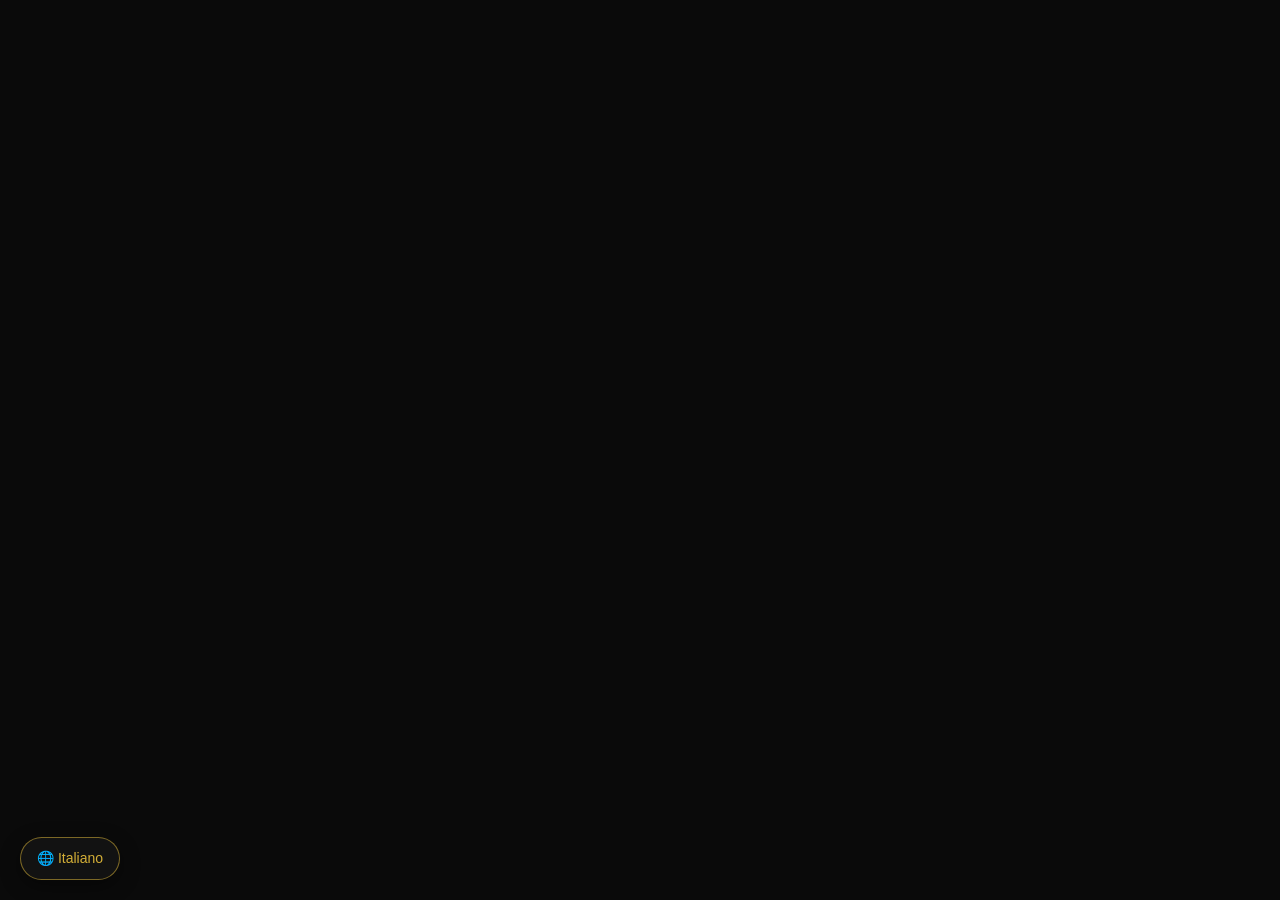
==== commit 520e15b0: "Add files via upload" ====
--- a/index.html
+++ b/index.html
@@ -135,5 +135,8 @@
     </script>
 
     <script defer src="./main.886c6bae.js"></script>
+
+    <!-- Selettore lingua -->
+    <a href="/it/" aria-label="Italiano" style="position:fixed;left:20px;bottom:20px;z-index:9999;display:inline-flex;align-items:center;gap:7px;background:rgba(20,20,20,.92);border:1px solid rgba(212,175,55,.55);color:#d4af37;padding:10px 16px;border-radius:999px;font-family:Arial,Helvetica,sans-serif;font-size:14px;text-decoration:none;backdrop-filter:blur(6px);box-shadow:0 6px 20px rgba(0,0,0,.4)">🌐 Italiano</a>
   </body>
 </html>
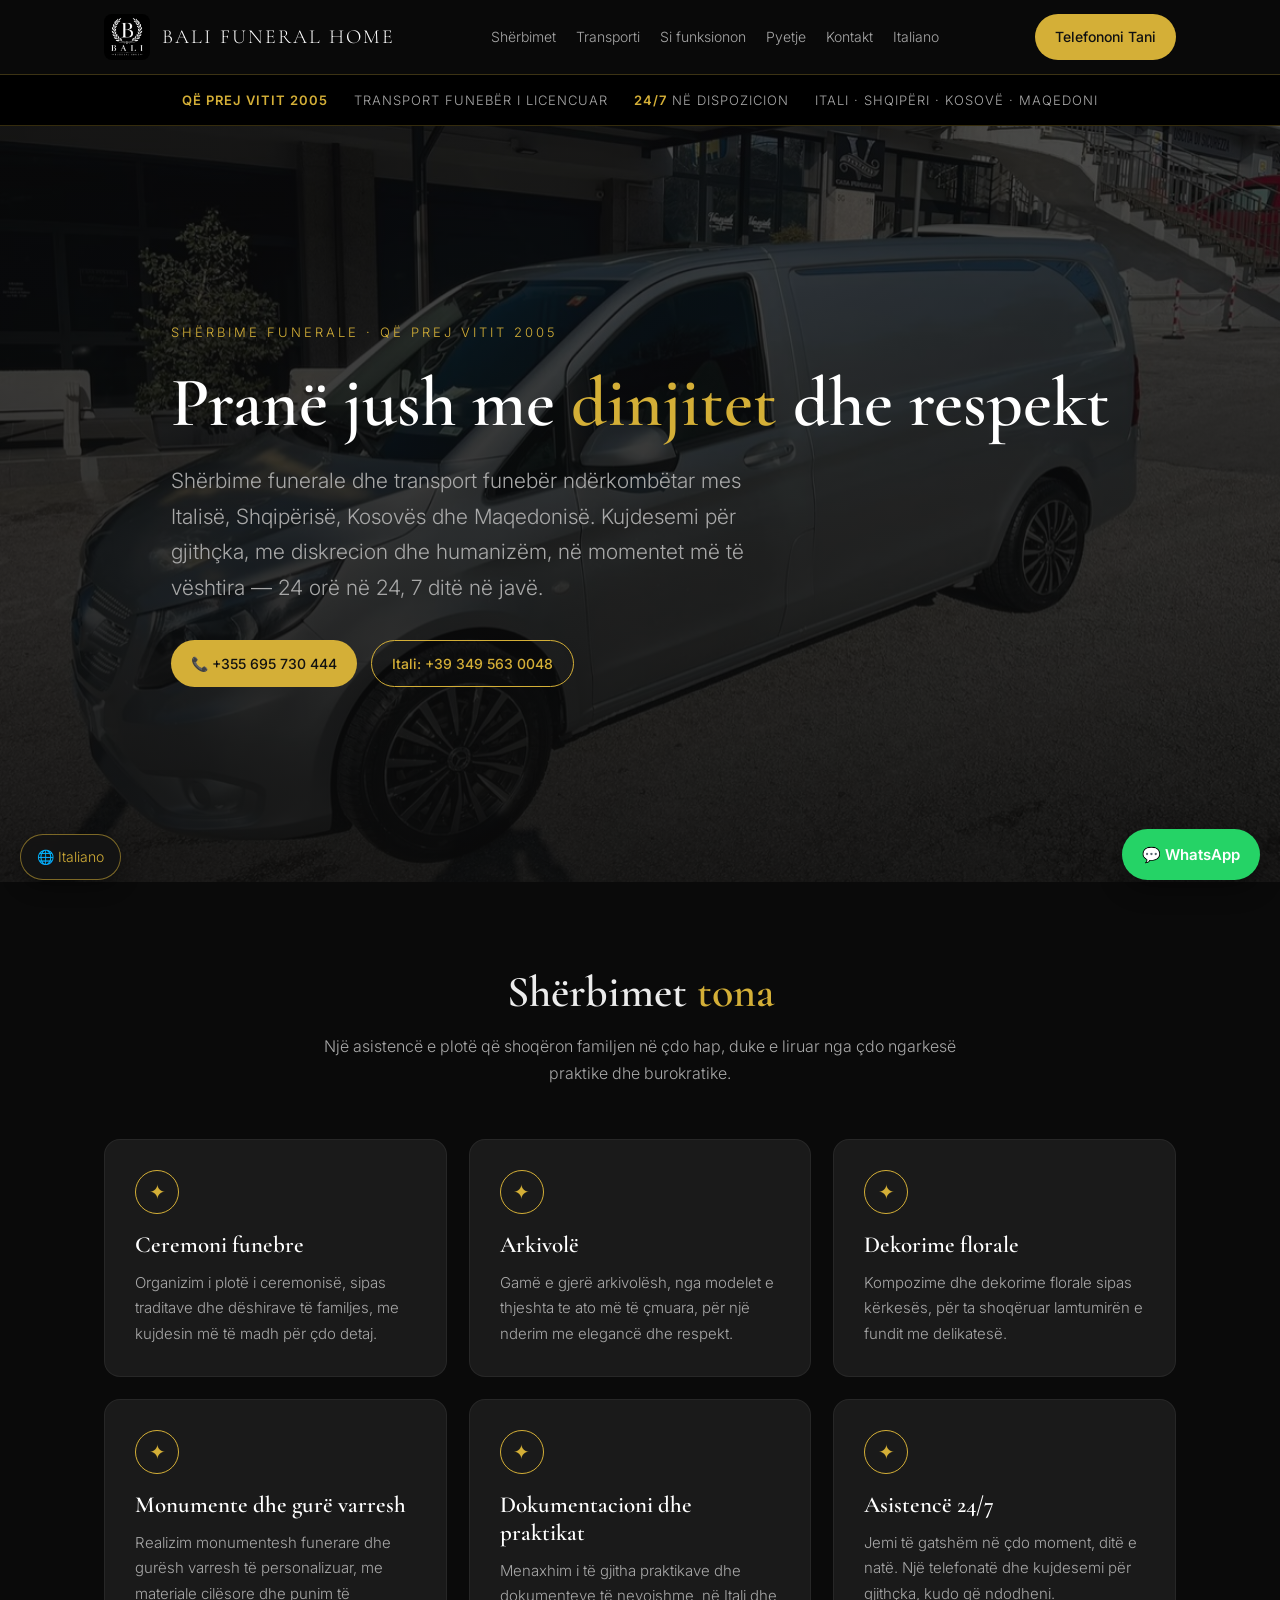
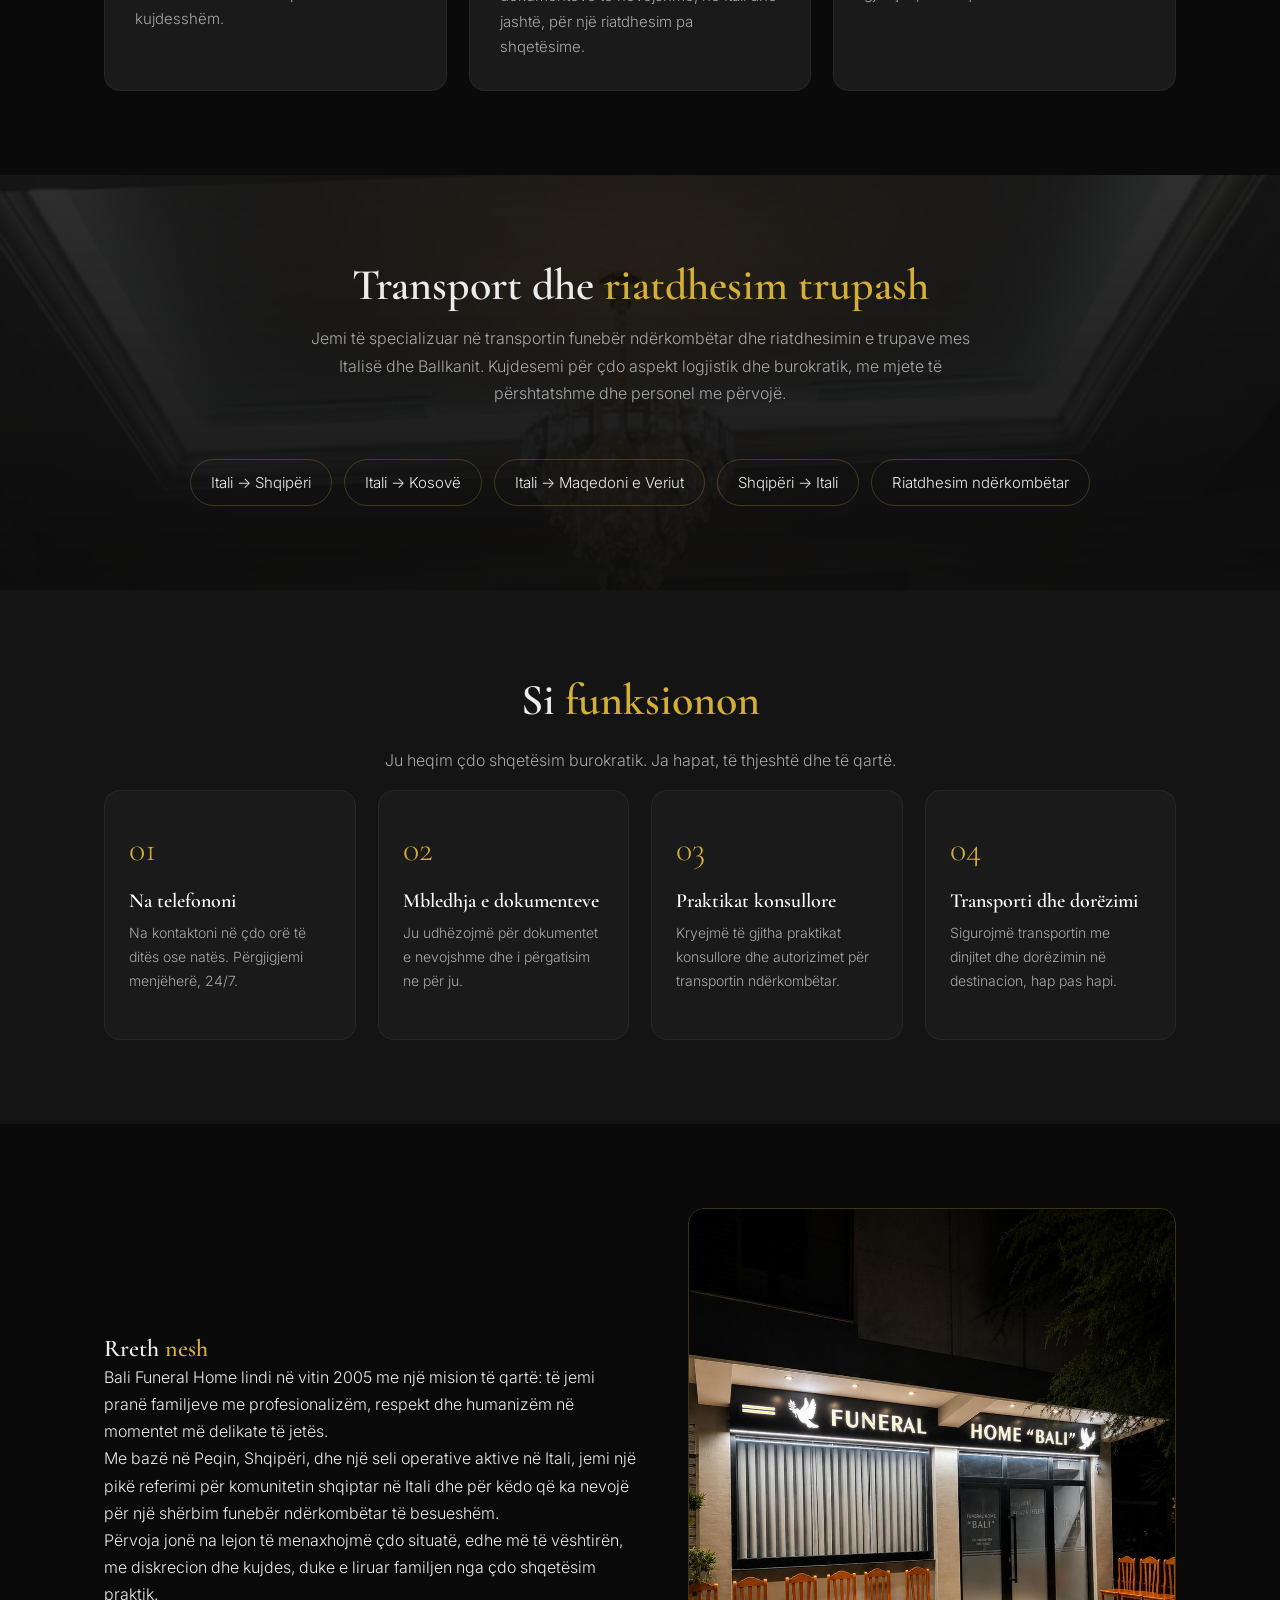
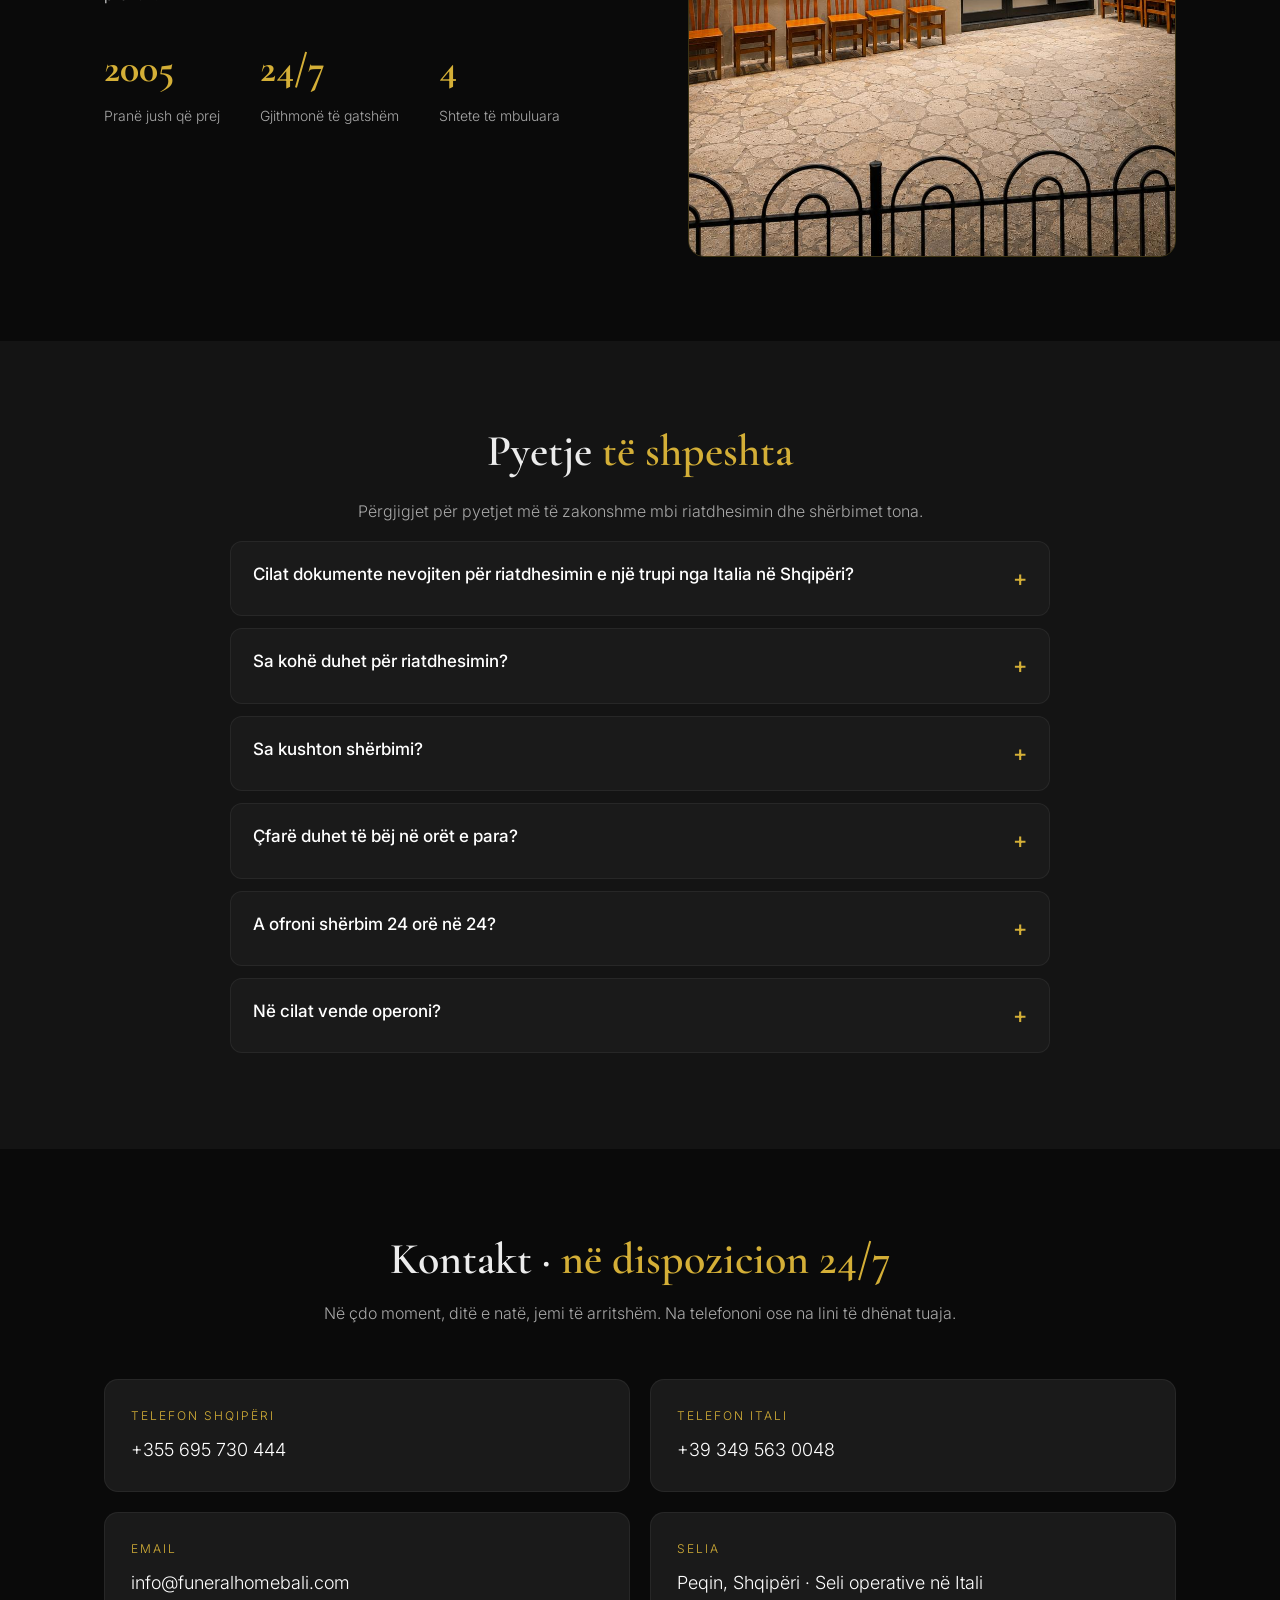
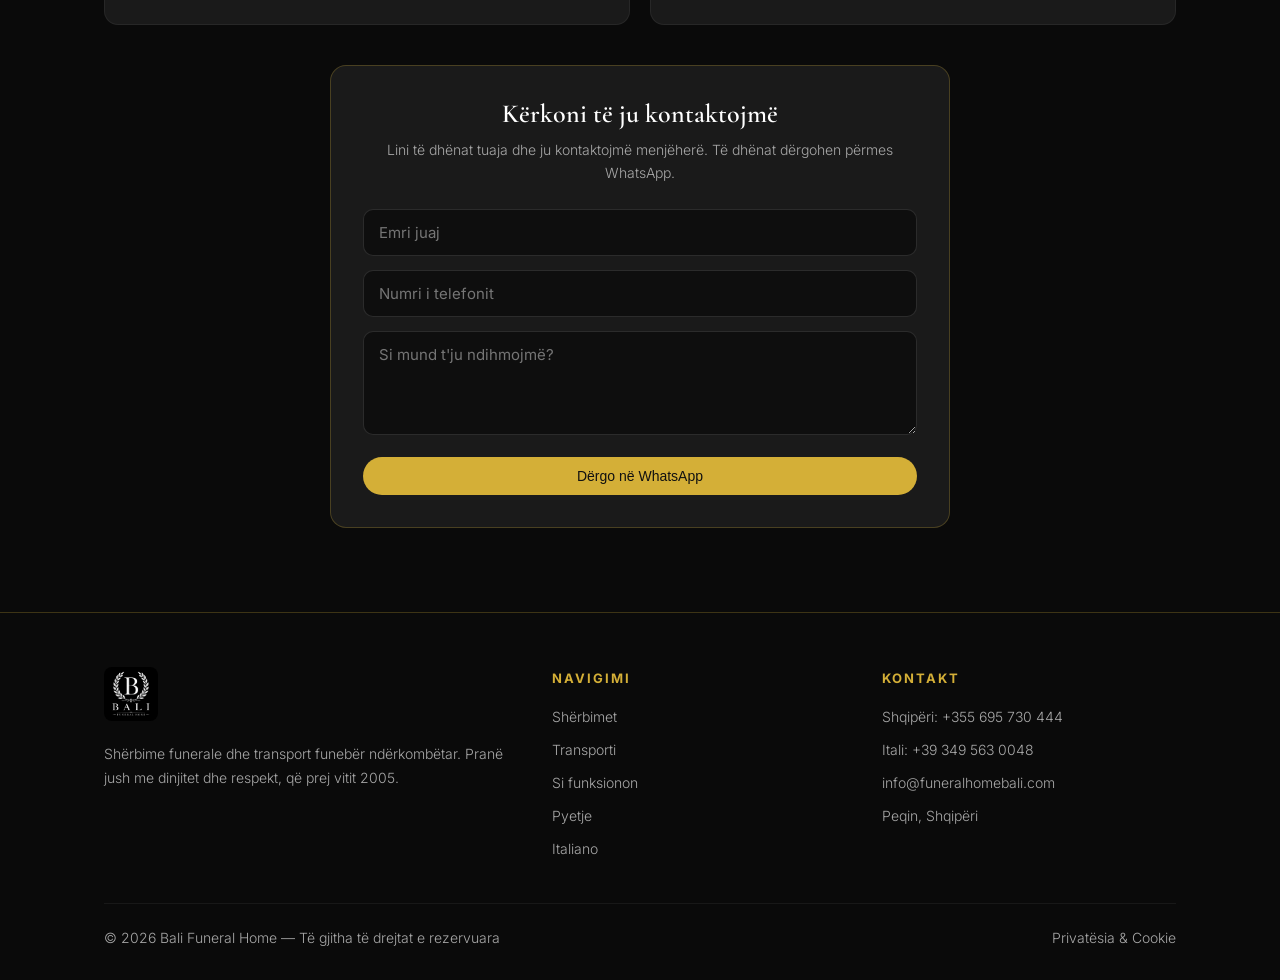
==== commit 10a03bfd: "Add files via upload" ====
--- a/index.html
+++ b/index.html
@@ -5,138 +5,352 @@
     <meta name="viewport" content="width=device-width, initial-scale=1" />
     <meta name="theme-color" content="#0A0A0A" />
 
-    <base href="./" />
-    <link rel="manifest" href="./manifest.json" />
-
+    <title>Bali Funeral Home — Shërbime Funerale & Transport Ndërkombëtar 24/7 | Peqin</title>
     <meta
       name="description"
-      content="Bali Funeral Home ofron shërbime funerale profesionale dhe transport funebër ndërkombëtar Itali–Shqipëri, Kosovë e Maqedoni. Ceremoni, arkivolë, dekorime florale dhe monume[...]"
+      content="Bali Funeral Home: shërbime funerale profesionale dhe transport funebër ndërkombëtar Itali–Shqipëri, Kosovë e Maqedoni. Riatdhesim trupash, ceremoni, arkivolë, dekorime florale dhe monumente. Në dispozicion 24/7. Që prej vitit 2005."
     />
     <meta
       name="keywords"
-      content="shërbime funerale, transport funebër ndërkombëtar, funerale Itali Shqipëri, funerale Itali Kosovë, riatdhesim trupash, onoranze funebri, arkivolë, gurë varresh, monumente, d[...]"
+      content="shërbime funerale, transport funebër ndërkombëtar, riatdhesim trupash, funerale Itali Shqipëri, funerale Itali Kosovë, arkivolë, gurë varresh, monumente, dekorime florale, onoranze funebri Shqipëri"
     />
     <meta name="author" content="Bali Funeral Home" />
     <meta name="robots" content="index, follow" />
     <meta name="geo.region" content="AL" />
     <meta name="geo.placename" content="Peqin, Shqipëri" />
+
     <link rel="canonical" href="https://funeralhomebali.com/" />
     <link rel="alternate" hreflang="sq" href="https://funeralhomebali.com/" />
-    <link rel="alternate" hreflang="it" href="https://funeralhomebali.com/it/" />
+    <link rel="alternate" hreflang="it" href="https://funeralhomebali.com/it.html" />
     <link rel="alternate" hreflang="x-default" href="https://funeralhomebali.com/" />
 
-    <link rel="icon" type="image/jpeg" href="./logo.jpeg" />
-    <link rel="apple-touch-icon" href="./logo.jpeg" />
+    <link rel="icon" type="image/jpeg" href="/logo.jpeg" />
+    <link rel="apple-touch-icon" href="/logo.jpeg" />
 
     <meta property="og:type" content="website" />
     <meta property="og:site_name" content="Bali Funeral Home" />
-    <meta
-      property="og:title"
-      content="Bali Funeral Home — Onoranze Funebri & Trasporto Salme Italia-Albania"
-    />
-    <meta
-      property="og:description"
-      content="Onoranze funebri e trasporto salme internazionale Italia–Albania, Kosovo e Macedonia. Rimpatrio salme, cerimonie, arkivolë e monumente. Disponibili 24/7 · Në dispozicion 24/7."
-    />
+    <meta property="og:title" content="Bali Funeral Home — Shërbime Funerale & Transport Ndërkombëtar" />
+    <meta property="og:description" content="Shërbime funerale dhe transport funebër ndërkombëtar Itali–Shqipëri, Kosovë e Maqedoni. Riatdhesim trupash, ceremoni dhe asistencë e plotë. Në dispozicion 24/7." />
     <meta property="og:url" content="https://funeralhomebali.com/" />
-    <meta property="og:image" content="./logo.jpeg" />
+    <meta property="og:image" content="/logo.jpeg" />
     <meta property="og:locale" content="sq_AL" />
     <meta property="og:locale:alternate" content="it_IT" />
 
-    <meta name="twitter:card" content="summary_large_image" />
-    <meta
-      name="twitter:title"
-      content="Bali Funeral Home — Onoranze Funebri & Trasporto Salme Italia-Albania"
-    />
-    <meta
-      name="twitter:description"
-      content="Onoranze funebri e trasporto salme internazionale Italia–Albania, Kosovo e Macedonia. Rimpatrio salme, cerimonie, disponibili 24/7."
-    />
-    <meta name="twitter:image" content="./logo.jpeg" />
-
     <link rel="preconnect" href="https://fonts.googleapis.com" />
     <link rel="preconnect" href="https://fonts.gstatic.com" crossorigin />
-
-    <link rel="preload" href="./main.28b5fb0d.css" as="style" />
-    <link rel="preload" href="./main.886c6bae.js" as="script" />
-    <link rel="stylesheet" href="./main.28b5fb0d.css" />
+    <link href="https://fonts.googleapis.com/css2?family=Cormorant+Garamond:wght@500;600;700&family=Inter:wght@300;400;500;600&display=swap" rel="stylesheet" />
 
     <style>
-      html, body, #root { margin: 0; padding: 0; }
+      :root {
+        --bg: #0a0a0a; --bg-soft: #141414; --card: #1a1a1a;
+        --gold: #d4af37; --text: #ececec; --muted: #a8a8a8;
+        --line: rgba(212, 175, 55, 0.25);
+      }
+      * { box-sizing: border-box; margin: 0; padding: 0; }
+      html { scroll-behavior: smooth; }
+      body { background: var(--bg); color: var(--text); font-family: "Inter", Arial, sans-serif; font-weight: 300; line-height: 1.7; }
+      h1, h2, h3 { font-family: "Cormorant Garamond", Georgia, serif; font-weight: 600; line-height: 1.2; }
+      a { color: inherit; text-decoration: none; }
+      .wrap { max-width: 1120px; margin: 0 auto; padding: 0 24px; }
+      .gold { color: var(--gold); }
+
+      header { position: sticky; top: 0; z-index: 50; background: rgba(10,10,10,.92); backdrop-filter: blur(8px); border-bottom: 1px solid var(--line); }
+      .nav { display: flex; align-items: center; justify-content: space-between; padding: 14px 24px; max-width: 1120px; margin: 0 auto; gap: 16px; }
+      .brand { display: flex; align-items: center; gap: 12px; }
+      .brand img { height: 46px; width: 46px; object-fit: contain; border-radius: 8px; }
+      .brand span { font-family: "Cormorant Garamond", serif; font-size: 20px; letter-spacing: 2px; color: #fff; }
+      .nav-links { display: flex; gap: 20px; font-size: 14px; color: var(--muted); }
+      .nav-links a:hover { color: var(--gold); }
+      .btn { display: inline-flex; align-items: center; gap: 8px; padding: 11px 20px; border-radius: 999px; font-size: 14px; font-weight: 500; transition: all .2s ease; cursor: pointer; border: none; }
+      .btn-gold { background: var(--gold); color: #111; }
+      .btn-gold:hover { background: #e6c351; }
+      .btn-outline { border: 1px solid var(--gold); color: var(--gold); background: transparent; }
+      .btn-outline:hover { background: rgba(212,175,55,0.1); }
+      .hide-mobile { display: inline-flex; }
+
+      .trust { background: #000; border-bottom: 1px solid var(--line); }
+      .trust .wrap { display: flex; flex-wrap: wrap; gap: 26px; justify-content: center; padding: 14px 24px; font-size: 13px; letter-spacing: 1px; color: var(--muted); text-transform: uppercase; }
+      .trust b { color: var(--gold); font-weight: 600; }
+
+      .hero { position: relative; min-height: 84vh; display: flex; align-items: center; background: linear-gradient(180deg, rgba(10,10,10,.72), rgba(10,10,10,.92)), url("/transport.jpeg") center/cover no-repeat; }
+      .hero .wrap { padding: 60px 24px; }
+      .eyebrow { color: var(--gold); letter-spacing: 3px; font-size: 13px; text-transform: uppercase; margin-bottom: 18px; }
+      .hero h1 { font-size: clamp(40px, 7vw, 70px); color: #fff; margin-bottom: 18px; }
+      .hero p.lead { font-size: clamp(17px, 2.4vw, 21px); color: var(--muted); max-width: 620px; margin-bottom: 34px; }
+      .cta-row { display: flex; flex-wrap: wrap; gap: 14px; }
+
+      section { padding: 84px 0; }
+      .section-title { text-align: center; margin-bottom: 14px; font-size: clamp(30px, 4.5vw, 44px); }
+      .section-sub { text-align: center; color: var(--muted); max-width: 660px; margin: 0 auto 52px; }
+
+      .grid { display: grid; gap: 22px; }
+      .grid-3 { grid-template-columns: repeat(3, 1fr); }
+      .card { background: var(--card); border: 1px solid rgba(255,255,255,0.06); border-radius: 16px; padding: 30px; transition: border-color .2s ease, transform .2s ease; }
+      .card:hover { border-color: var(--line); transform: translateY(-3px); }
+      .card h3 { color: #fff; font-size: 23px; margin-bottom: 10px; }
+      .card p { color: var(--muted); font-size: 15px; }
+      .ic { width: 44px; height: 44px; border: 1px solid var(--gold); border-radius: 50%; display: flex; align-items: center; justify-content: center; color: var(--gold); margin-bottom: 18px; font-size: 20px; }
+
+      .transport { background: linear-gradient(180deg, rgba(10,10,10,.85), rgba(10,10,10,.95)), url("/img3.jpeg") center/cover no-repeat; }
+      .routes { display: flex; flex-wrap: wrap; gap: 12px; justify-content: center; }
+      .route { border: 1px solid var(--line); border-radius: 999px; padding: 10px 20px; font-size: 15px; }
+
+      .steps { display: grid; grid-template-columns: repeat(4, 1fr); gap: 22px; counter-reset: step; }
+      .step { position: relative; padding: 30px 24px; background: var(--card); border: 1px solid rgba(255,255,255,0.06); border-radius: 16px; }
+      .step .num { font-family: "Cormorant Garamond", serif; font-size: 34px; color: var(--gold); margin-bottom: 10px; }
+      .step h3 { color: #fff; font-size: 20px; margin-bottom: 8px; }
+      .step p { color: var(--muted); font-size: 14px; }
+
+      .about { background: var(--bg-soft); }
+      .about-grid { display: grid; grid-template-columns: 1.1fr 1fr; gap: 48px; align-items: center; }
+      .about-grid img { width: 100%; border-radius: 16px; border: 1px solid var(--line); }
+      .about h2 { font-size: clamp(30px, 4.5vw, 44px); margin-bottom: 20px; }
+      .about p { color: var(--muted); margin-bottom: 16px; }
+      .stat-row { display: flex; gap: 40px; margin-top: 26px; }
+      .stat b { font-family: "Cormorant Garamond", serif; font-size: 40px; color: var(--gold); display: block; }
+      .stat span { color: var(--muted); font-size: 14px; }
+
+      .faq { max-width: 820px; margin: 0 auto; }
+      details { background: var(--card); border: 1px solid rgba(255,255,255,0.06); border-radius: 12px; padding: 18px 22px; margin-bottom: 12px; }
+      details[open] { border-color: var(--line); }
+      summary { cursor: pointer; color: #fff; font-size: 17px; font-weight: 500; list-style: none; display: flex; justify-content: space-between; gap: 12px; }
+      summary::-webkit-details-marker { display: none; }
+      summary::after { content: "+"; color: var(--gold); font-size: 22px; }
+      details[open] summary::after { content: "–"; }
+      details p { color: var(--muted); font-size: 15px; margin-top: 14px; }
+
+      .contact-grid { display: grid; grid-template-columns: repeat(2, 1fr); gap: 20px; margin-bottom: 40px; }
+      .contact-card { background: var(--card); border: 1px solid rgba(255,255,255,0.06); border-radius: 14px; padding: 26px; }
+      .contact-card .lab { color: var(--gold); font-size: 12px; letter-spacing: 2px; text-transform: uppercase; margin-bottom: 8px; }
+      .contact-card .val { color: #fff; font-size: 18px; }
+      .contact-card a.val:hover { color: var(--gold); }
+
+      .form { max-width: 620px; margin: 0 auto; background: var(--card); border: 1px solid var(--line); border-radius: 16px; padding: 32px; }
+      .form h3 { color: #fff; font-size: 26px; text-align: center; margin-bottom: 8px; }
+      .form p.note { color: var(--muted); font-size: 14px; text-align: center; margin-bottom: 24px; }
+      .form input, .form textarea { width: 100%; background: #0e0e0e; border: 1px solid rgba(255,255,255,0.12); border-radius: 10px; padding: 13px 15px; color: #fff; font-family: inherit; font-size: 15px; margin-bottom: 14px; }
+      .form input:focus, .form textarea:focus { outline: none; border-color: var(--gold); }
+      .form button { width: 100%; justify-content: center; }
+
+      footer { border-top: 1px solid var(--line); padding: 54px 0 30px; color: var(--muted); font-size: 14px; }
+      .foot-grid { display: grid; grid-template-columns: 1.4fr 1fr 1fr; gap: 36px; margin-bottom: 34px; }
+      .foot-grid h4 { color: var(--gold); font-size: 13px; letter-spacing: 2px; text-transform: uppercase; margin-bottom: 16px; }
+      .foot-grid a, .foot-grid p { color: var(--muted); display: block; margin-bottom: 9px; }
+      .foot-grid a:hover { color: var(--gold); }
+      .foot-brand img { height: 54px; width: 54px; object-fit: contain; border-radius: 8px; margin-bottom: 14px; }
+      .foot-bottom { border-top: 1px solid rgba(255,255,255,0.06); padding-top: 22px; display: flex; flex-wrap: wrap; justify-content: space-between; gap: 12px; }
+
+      .wa { position: fixed; right: 20px; bottom: 20px; z-index: 60; background: #25d366; color: #fff; padding: 13px 20px; border-radius: 999px; font-weight: 600; font-size: 15px; box-shadow: 0 8px 24px rgba(0,0,0,.4); display: inline-flex; align-items: center; gap: 9px; }
+      .lang { position: fixed; left: 20px; bottom: 20px; z-index: 60; display: inline-flex; align-items: center; gap: 7px; background: rgba(20,20,20,.92); border: 1px solid rgba(212,175,55,.55); color: var(--gold); padding: 10px 16px; border-radius: 999px; font-size: 14px; backdrop-filter: blur(6px); box-shadow: 0 6px 20px rgba(0,0,0,.4); }
+
+      @media (max-width: 860px) {
+        .grid-3, .about-grid, .contact-grid { grid-template-columns: 1fr; }
+        .steps { grid-template-columns: 1fr 1fr; }
+        .foot-grid { grid-template-columns: 1fr; }
+        .nav-links { display: none; }
+      }
     </style>
-
-    <title>Bali Funeral Home — Onoranze Funebri & Trasporto Salme Italia-Albania 24/7 | Peqin</title>
 
     <script type="application/ld+json">
       {
         "@context": "https://schema.org",
         "@type": "FuneralHome",
         "name": "Bali Funeral Home",
-        "image": "./logo.jpeg",
-        "url": "https://funeralhomebali.com",
+        "image": "https://funeralhomebali.com/logo.jpeg",
+        "url": "https://funeralhomebali.com/",
         "telephone": "+355695730444",
         "email": "info@funeralhomebali.com",
-        "description": "Shërbime funerale profesionale dhe transport funebër ndërkombëtar Itali–Shqipëri, Kosovë e Maqedoni. Ceremoni, arkivolë, dekorime florale dhe monumente.",
-        "address": {
-          "@type": "PostalAddress",
-          "addressLocality": "Peqin",
-          "addressCountry": "AL"
-        },
+        "priceRange": "$$",
+        "foundingDate": "2005",
+        "description": "Shërbime funerale profesionale dhe transport funebër ndërkombëtar Itali–Shqipëri, Kosovë e Maqedoni. Riatdhesim trupash, ceremoni, arkivolë, dekorime florale dhe monumente. Në dispozicion 24/7.",
+        "address": { "@type": "PostalAddress", "addressLocality": "Peqin", "addressCountry": "AL" },
         "areaServed": ["Shqipëri", "Kosovë", "Maqedoni e Veriut", "Itali"],
-        "openingHoursSpecification": {
-          "@type": "OpeningHoursSpecification",
-          "dayOfWeek": ["Monday", "Tuesday", "Wednesday", "Thursday", "Friday", "Saturday", "Sunday"],
-          "opens": "00:00",
-          "closes": "23:59"
-        },
-        "contactPoint": [
-          {
-            "@type": "ContactPoint",
-            "telephone": "+355695730444",
-            "contactType": "customer service",
-            "areaServed": "AL",
-            "availableLanguage": ["sq", "it"]
-          },
-          {
-            "@type": "ContactPoint",
-            "telephone": "+393495630048",
-            "contactType": "customer service",
-            "areaServed": "IT",
-            "availableLanguage": ["sq", "it"]
-          }
-        ]
+        "openingHoursSpecification": { "@type": "OpeningHoursSpecification", "dayOfWeek": ["Monday","Tuesday","Wednesday","Thursday","Friday","Saturday","Sunday"], "opens": "00:00", "closes": "23:59" }
       }
     </script>
   </head>
 
   <body>
-    <div id="root"></div>
-
-    <noscript>
-      <link rel="stylesheet" href="./main.28b5fb0d.css" />
-      <div style="font-family: Arial, sans-serif; padding: 2rem; text-align: center;">
-        Kjo faqe kërkon JavaScript për t'u funksionuar si duhet. Nëse e keni çaktivizuar JavaScript, mund të vizitoni faqen tonë kryesore <a href="/">këtu</a>.
-      </div>
-    </noscript>
+    <header>
+      <div class="nav">
+        <a class="brand" href="/">
+          <img src="/logo.jpeg" alt="Bali Funeral Home" />
+          <span>BALI FUNERAL HOME</span>
+        </a>
+        <nav class="nav-links">
+          <a href="#sherbimet">Shërbimet</a>
+          <a href="#transporti">Transporti</a>
+          <a href="#si-funksionon">Si funksionon</a>
+          <a href="#pyetje">Pyetje</a>
+          <a href="#kontakt">Kontakt</a>
+          <a href="/it.html">Italiano</a>
+        </nav>
+        <a class="btn btn-gold hide-mobile" href="tel:+355695730444">Telefononi Tani</a>
+      </div>
+    </header>
+
+    <div class="trust">
+      <div class="wrap">
+        <span><b>Që prej vitit 2005</b></span>
+        <span>Transport funebër i licencuar</span>
+        <span><b>24/7</b> në dispozicion</span>
+        <span>Itali · Shqipëri · Kosovë · Maqedoni</span>
+      </div>
+    </div>
+
+    <section class="hero">
+      <div class="wrap">
+        <p class="eyebrow">Shërbime funerale · Që prej vitit 2005</p>
+        <h1>Pranë jush me <span class="gold">dinjitet</span> dhe respekt</h1>
+        <p class="lead">
+          Shërbime funerale dhe transport funebër ndërkombëtar mes Italisë, Shqipërisë,
+          Kosovës dhe Maqedonisë. Kujdesemi për gjithçka, me diskrecion dhe humanizëm,
+          në momentet më të vështira — 24 orë në 24, 7 ditë në javë.
+        </p>
+        <div class="cta-row">
+          <a class="btn btn-gold" href="tel:+355695730444">📞 +355 695 730 444</a>
+          <a class="btn btn-outline" href="tel:+393495630048">Itali: +39 349 563 0048</a>
+        </div>
+      </div>
+    </section>
+
+    <section id="sherbimet">
+      <div class="wrap">
+        <h2 class="section-title">Shërbimet <span class="gold">tona</span></h2>
+        <p class="section-sub">Një asistencë e plotë që shoqëron familjen në çdo hap, duke e liruar nga çdo ngarkesë praktike dhe burokratike.</p>
+        <div class="grid grid-3">
+          <div class="card"><div class="ic">✦</div><h3>Ceremoni funebre</h3><p>Organizim i plotë i ceremonisë, sipas traditave dhe dëshirave të familjes, me kujdesin më të madh për çdo detaj.</p></div>
+          <div class="card"><div class="ic">✦</div><h3>Arkivolë</h3><p>Gamë e gjerë arkivolësh, nga modelet e thjeshta te ato më të çmuara, për një nderim me elegancë dhe respekt.</p></div>
+          <div class="card"><div class="ic">✦</div><h3>Dekorime florale</h3><p>Kompozime dhe dekorime florale sipas kërkesës, për ta shoqëruar lamtumirën e fundit me delikatesë.</p></div>
+          <div class="card"><div class="ic">✦</div><h3>Monumente dhe gurë varresh</h3><p>Realizim monumentesh funerare dhe gurësh varresh të personalizuar, me materiale cilësore dhe punim të kujdesshëm.</p></div>
+          <div class="card"><div class="ic">✦</div><h3>Dokumentacioni dhe praktikat</h3><p>Menaxhim i të gjitha praktikave dhe dokumenteve të nevojshme, në Itali dhe jashtë, për një riatdhesim pa shqetësime.</p></div>
+          <div class="card"><div class="ic">✦</div><h3>Asistencë 24/7</h3><p>Jemi të gatshëm në çdo moment, ditë e natë. Një telefonatë dhe kujdesemi për gjithçka, kudo që ndodheni.</p></div>
+        </div>
+      </div>
+    </section>
+
+    <section id="transporti" class="transport">
+      <div class="wrap">
+        <h2 class="section-title">Transport dhe <span class="gold">riatdhesim trupash</span></h2>
+        <p class="section-sub">Jemi të specializuar në transportin funebër ndërkombëtar dhe riatdhesimin e trupave mes Italisë dhe Ballkanit. Kujdesemi për çdo aspekt logjistik dhe burokratik, me mjete të përshtatshme dhe personel me përvojë.</p>
+        <div class="routes">
+          <span class="route">Itali → Shqipëri</span>
+          <span class="route">Itali → Kosovë</span>
+          <span class="route">Itali → Maqedoni e Veriut</span>
+          <span class="route">Shqipëri → Itali</span>
+          <span class="route">Riatdhesim ndërkombëtar</span>
+        </div>
+      </div>
+    </section>
+
+    <section id="si-funksionon" class="about">
+      <div class="wrap">
+        <h2 class="section-title">Si <span class="gold">funksionon</span></h2>
+        <p class="section-sub">Ju heqim çdo shqetësim burokratik. Ja hapat, të thjeshtë dhe të qartë.</p>
+        <div class="steps">
+          <div class="step"><div class="num">01</div><h3>Na telefononi</h3><p>Na kontaktoni në çdo orë të ditës ose natës. Përgjigjemi menjëherë, 24/7.</p></div>
+          <div class="step"><div class="num">02</div><h3>Mbledhja e dokumenteve</h3><p>Ju udhëzojmë për dokumentet e nevojshme dhe i përgatisim ne për ju.</p></div>
+          <div class="step"><div class="num">03</div><h3>Praktikat konsullore</h3><p>Kryejmë të gjitha praktikat konsullore dhe autorizimet për transportin ndërkombëtar.</p></div>
+          <div class="step"><div class="num">04</div><h3>Transporti dhe dorëzimi</h3><p>Sigurojmë transportin me dinjitet dhe dorëzimin në destinacion, hap pas hapi.</p></div>
+        </div>
+      </div>
+    </section>
+
+    <section id="rreth-nesh">
+      <div class="wrap about-grid">
+        <div>
+          <h2>Rreth <span class="gold">nesh</span></h2>
+          <p>Bali Funeral Home lindi në vitin 2005 me një mision të qartë: të jemi pranë familjeve me profesionalizëm, respekt dhe humanizëm në momentet më delikate të jetës.</p>
+          <p>Me bazë në Peqin, Shqipëri, dhe një seli operative aktive në Itali, jemi një pikë referimi për komunitetin shqiptar në Itali dhe për këdo që ka nevojë për një shërbim funebër ndërkombëtar të besueshëm.</p>
+          <p>Përvoja jonë na lejon të menaxhojmë çdo situatë, edhe më të vështirën, me diskrecion dhe kujdes, duke e liruar familjen nga çdo shqetësim praktik.</p>
+          <div class="stat-row">
+            <div class="stat"><b>2005</b><span>Pranë jush që prej</span></div>
+            <div class="stat"><b>24/7</b><span>Gjithmonë të gatshëm</span></div>
+            <div class="stat"><b>4</b><span>Shtete të mbuluara</span></div>
+          </div>
+        </div>
+        <img src="/img1.jpeg" alt="Bali Funeral Home — shërbime funerale" loading="lazy" />
+      </div>
+    </section>
+
+    <section id="pyetje" class="about">
+      <div class="wrap">
+        <h2 class="section-title">Pyetje <span class="gold">të shpeshta</span></h2>
+        <p class="section-sub">Përgjigjet për pyetjet më të zakonshme mbi riatdhesimin dhe shërbimet tona.</p>
+        <div class="faq">
+          <details><summary>Cilat dokumente nevojiten për riatdhesimin e një trupi nga Italia në Shqipëri?</summary><p>Zakonisht nevojiten certifikata e vdekjes, leja e transportit, dokumentet konsullore dhe arkivoli i vulosur sipas normave ndërkombëtare. Mos u shqetësoni: i përgatisim dhe i menaxhojmë ne të gjitha për ju.</p></details>
+          <details><summary>Sa kohë duhet për riatdhesimin?</summary><p>Kohët ndryshojnë sipas destinacionit dhe praktikave, por ne veprojmë me shpejtësi dhe ju informojmë në çdo hap. Na kontaktoni për një vlerësim të saktë për rastin tuaj.</p></details>
+          <details><summary>Sa kushton shërbimi?</summary><p>Kostoja varion sipas destinacionit dhe shërbimeve të zgjedhura. Na kontaktoni për një preventiv falas dhe të qartë, pa asnjë detyrim.</p></details>
+          <details><summary>Çfarë duhet të bëj në orët e para?</summary><p>Na telefononi menjëherë në +355 695 730 444 (ose +39 349 563 0048 nga Italia). Ju udhëzojmë hap pas hapi dhe kujdesemi për gjithçka.</p></details>
+          <details><summary>A ofroni shërbim 24 orë në 24?</summary><p>Po. Jemi të gatshëm 24 orë në 24, 7 ditë në javë, sepse e dimë që nevoja mund të lindë në çdo moment.</p></details>
+          <details><summary>Në cilat vende operoni?</summary><p>Operojmë mes Italisë, Shqipërisë, Kosovës dhe Maqedonisë së Veriut, si dhe për riatdhesime të tjera ndërkombëtare.</p></details>
+        </div>
+      </div>
+    </section>
+
+    <section id="kontakt">
+      <div class="wrap">
+        <h2 class="section-title">Kontakt · <span class="gold">në dispozicion 24/7</span></h2>
+        <p class="section-sub">Në çdo moment, ditë e natë, jemi të arritshëm. Na telefononi ose na lini të dhënat tuaja.</p>
+        <div class="contact-grid">
+          <div class="contact-card"><div class="lab">Telefon Shqipëri</div><a class="val" href="tel:+355695730444">+355 695 730 444</a></div>
+          <div class="contact-card"><div class="lab">Telefon Itali</div><a class="val" href="tel:+393495630048">+39 349 563 0048</a></div>
+          <div class="contact-card"><div class="lab">Email</div><a class="val" href="mailto:info@funeralhomebali.com">info@funeralhomebali.com</a></div>
+          <div class="contact-card"><div class="lab">Selia</div><div class="val">Peqin, Shqipëri · Seli operative në Itali</div></div>
+        </div>
+
+        <div class="form">
+          <h3>Kërkoni të ju kontaktojmë</h3>
+          <p class="note">Lini të dhënat tuaja dhe ju kontaktojmë menjëherë. Të dhënat dërgohen përmes WhatsApp.</p>
+          <input type="text" id="f-name" placeholder="Emri juaj" />
+          <input type="tel" id="f-phone" placeholder="Numri i telefonit" />
+          <textarea id="f-msg" rows="4" placeholder="Si mund t'ju ndihmojmë?"></textarea>
+          <button class="btn btn-gold" onclick="sendWA()">Dërgo në WhatsApp</button>
+        </div>
+      </div>
+    </section>
+
+    <footer>
+      <div class="wrap">
+        <div class="foot-grid">
+          <div class="foot-brand">
+            <img src="/logo.jpeg" alt="Bali Funeral Home" />
+            <p>Shërbime funerale dhe transport funebër ndërkombëtar. Pranë jush me dinjitet dhe respekt, që prej vitit 2005.</p>
+          </div>
+          <div>
+            <h4>Navigimi</h4>
+            <a href="#sherbimet">Shërbimet</a>
+            <a href="#transporti">Transporti</a>
+            <a href="#si-funksionon">Si funksionon</a>
+            <a href="#pyetje">Pyetje</a>
+            <a href="/it.html">Italiano</a>
+          </div>
+          <div>
+            <h4>Kontakt</h4>
+            <p>Shqipëri: +355 695 730 444</p>
+            <p>Itali: +39 349 563 0048</p>
+            <p>info@funeralhomebali.com</p>
+            <p>Peqin, Shqipëri</p>
+          </div>
+        </div>
+        <div class="foot-bottom">
+          <div>© 2026 Bali Funeral Home — Të gjitha të drejtat e rezervuara</div>
+          <div><a href="/privatesia.html">Privatësia & Cookie</a></div>
+        </div>
+      </div>
+    </footer>
+
+    <a class="wa" href="https://wa.me/355695730444" target="_blank" rel="noopener">💬 WhatsApp</a>
+    <a class="lang" href="/it.html" aria-label="Italiano">🌐 Italiano</a>
 
     <script>
-      // Disinstalla qualsiasi vecchio service worker e svuota la sua cache,
-      // così i visitatori ricevono sempre la versione aggiornata dal server.
-      if ('serviceWorker' in navigator) {
-        navigator.serviceWorker.getRegistrations().then(function(regs){
-          regs.forEach(function(reg){ reg.unregister(); });
-        });
-      }
-      if (window.caches && caches.keys) {
-        caches.keys().then(function(keys){
-          keys.forEach(function(k){ caches.delete(k); });
-        });
+      function sendWA() {
+        var n = document.getElementById('f-name').value.trim();
+        var p = document.getElementById('f-phone').value.trim();
+        var m = document.getElementById('f-msg').value.trim();
+        var txt = "Përshëndetje, jam " + (n || "-") + " (tel: " + (p || "-") + "). " + (m || "Kërkoj informacion për shërbimet tuaja.");
+        window.open("https://wa.me/355695730444?text=" + encodeURIComponent(txt), "_blank");
       }
     </script>
-
-    <script defer src="./main.886c6bae.js"></script>
-
-    <!-- Selettore lingua -->
-    <a href="/it/" aria-label="Italiano" style="position:fixed;left:20px;bottom:20px;z-index:9999;display:inline-flex;align-items:center;gap:7px;background:rgba(20,20,20,.92);border:1px solid rgba(212,175,55,.55);color:#d4af37;padding:10px 16px;border-radius:999px;font-family:Arial,Helvetica,sans-serif;font-size:14px;text-decoration:none;backdrop-filter:blur(6px);box-shadow:0 6px 20px rgba(0,0,0,.4)">🌐 Italiano</a>
   </body>
 </html>
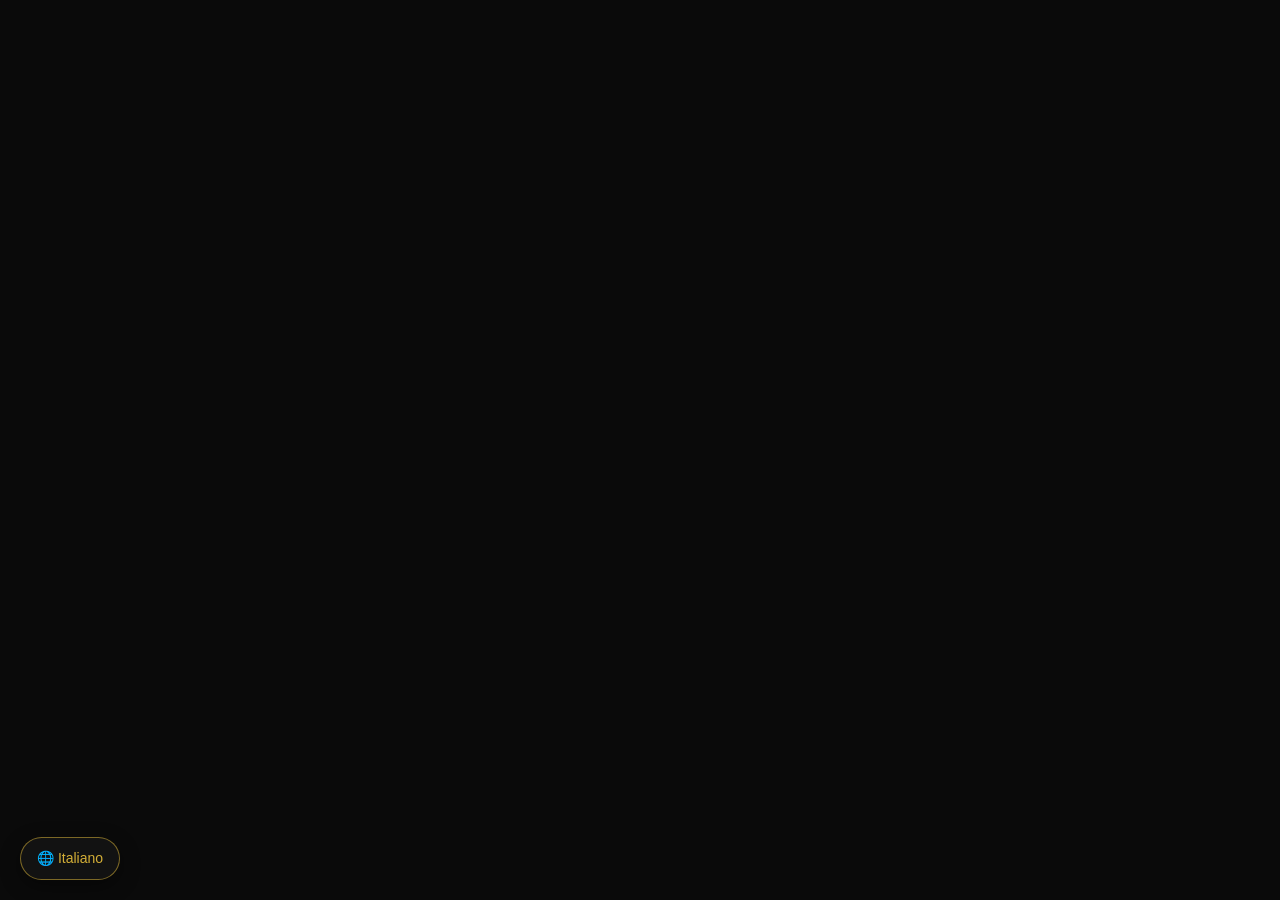
==== commit 08cacd16: "Add files via upload" ====
--- a/index.html
+++ b/index.html
@@ -5,352 +5,138 @@
     <meta name="viewport" content="width=device-width, initial-scale=1" />
     <meta name="theme-color" content="#0A0A0A" />
 
-    <title>Bali Funeral Home — Shërbime Funerale & Transport Ndërkombëtar 24/7 | Peqin</title>
+    <base href="./" />
+    <link rel="manifest" href="./manifest.json" />
+
     <meta
       name="description"
-      content="Bali Funeral Home: shërbime funerale profesionale dhe transport funebër ndërkombëtar Itali–Shqipëri, Kosovë e Maqedoni. Riatdhesim trupash, ceremoni, arkivolë, dekorime florale dhe monumente. Në dispozicion 24/7. Që prej vitit 2005."
+      content="Bali Funeral Home ofron shërbime funerale profesionale dhe transport funebër ndërkombëtar Itali–Shqipëri, Kosovë e Maqedoni. Ceremoni, arkivolë, dekorime florale dhe monume[...]"
     />
     <meta
       name="keywords"
-      content="shërbime funerale, transport funebër ndërkombëtar, riatdhesim trupash, funerale Itali Shqipëri, funerale Itali Kosovë, arkivolë, gurë varresh, monumente, dekorime florale, onoranze funebri Shqipëri"
+      content="shërbime funerale, transport funebër ndërkombëtar, funerale Itali Shqipëri, funerale Itali Kosovë, riatdhesim trupash, onoranze funebri, arkivolë, gurë varresh, monumente, d[...]"
     />
     <meta name="author" content="Bali Funeral Home" />
     <meta name="robots" content="index, follow" />
     <meta name="geo.region" content="AL" />
     <meta name="geo.placename" content="Peqin, Shqipëri" />
-
     <link rel="canonical" href="https://funeralhomebali.com/" />
     <link rel="alternate" hreflang="sq" href="https://funeralhomebali.com/" />
     <link rel="alternate" hreflang="it" href="https://funeralhomebali.com/it.html" />
     <link rel="alternate" hreflang="x-default" href="https://funeralhomebali.com/" />
 
-    <link rel="icon" type="image/jpeg" href="/logo.jpeg" />
-    <link rel="apple-touch-icon" href="/logo.jpeg" />
+    <link rel="icon" type="image/jpeg" href="./logo.jpeg" />
+    <link rel="apple-touch-icon" href="./logo.jpeg" />
 
     <meta property="og:type" content="website" />
     <meta property="og:site_name" content="Bali Funeral Home" />
-    <meta property="og:title" content="Bali Funeral Home — Shërbime Funerale & Transport Ndërkombëtar" />
-    <meta property="og:description" content="Shërbime funerale dhe transport funebër ndërkombëtar Itali–Shqipëri, Kosovë e Maqedoni. Riatdhesim trupash, ceremoni dhe asistencë e plotë. Në dispozicion 24/7." />
+    <meta
+      property="og:title"
+      content="Bali Funeral Home — Onoranze Funebri & Trasporto Salme Italia-Albania"
+    />
+    <meta
+      property="og:description"
+      content="Onoranze funebri e trasporto salme internazionale Italia–Albania, Kosovo e Macedonia. Rimpatrio salme, cerimonie, arkivolë e monumente. Disponibili 24/7 · Në dispozicion 24/7."
+    />
     <meta property="og:url" content="https://funeralhomebali.com/" />
-    <meta property="og:image" content="/logo.jpeg" />
+    <meta property="og:image" content="./logo.jpeg" />
     <meta property="og:locale" content="sq_AL" />
     <meta property="og:locale:alternate" content="it_IT" />
 
+    <meta name="twitter:card" content="summary_large_image" />
+    <meta
+      name="twitter:title"
+      content="Bali Funeral Home — Onoranze Funebri & Trasporto Salme Italia-Albania"
+    />
+    <meta
+      name="twitter:description"
+      content="Onoranze funebri e trasporto salme internazionale Italia–Albania, Kosovo e Macedonia. Rimpatrio salme, cerimonie, disponibili 24/7."
+    />
+    <meta name="twitter:image" content="./logo.jpeg" />
+
     <link rel="preconnect" href="https://fonts.googleapis.com" />
     <link rel="preconnect" href="https://fonts.gstatic.com" crossorigin />
-    <link href="https://fonts.googleapis.com/css2?family=Cormorant+Garamond:wght@500;600;700&family=Inter:wght@300;400;500;600&display=swap" rel="stylesheet" />
+
+    <link rel="preload" href="./main.28b5fb0d.css" as="style" />
+    <link rel="preload" href="./main.886c6bae.js" as="script" />
+    <link rel="stylesheet" href="./main.28b5fb0d.css" />
 
     <style>
-      :root {
-        --bg: #0a0a0a; --bg-soft: #141414; --card: #1a1a1a;
-        --gold: #d4af37; --text: #ececec; --muted: #a8a8a8;
-        --line: rgba(212, 175, 55, 0.25);
-      }
-      * { box-sizing: border-box; margin: 0; padding: 0; }
-      html { scroll-behavior: smooth; }
-      body { background: var(--bg); color: var(--text); font-family: "Inter", Arial, sans-serif; font-weight: 300; line-height: 1.7; }
-      h1, h2, h3 { font-family: "Cormorant Garamond", Georgia, serif; font-weight: 600; line-height: 1.2; }
-      a { color: inherit; text-decoration: none; }
-      .wrap { max-width: 1120px; margin: 0 auto; padding: 0 24px; }
-      .gold { color: var(--gold); }
+      html, body, #root { margin: 0; padding: 0; }
+    </style>
 
-      header { position: sticky; top: 0; z-index: 50; background: rgba(10,10,10,.92); backdrop-filter: blur(8px); border-bottom: 1px solid var(--line); }
-      .nav { display: flex; align-items: center; justify-content: space-between; padding: 14px 24px; max-width: 1120px; margin: 0 auto; gap: 16px; }
-      .brand { display: flex; align-items: center; gap: 12px; }
-      .brand img { height: 46px; width: 46px; object-fit: contain; border-radius: 8px; }
-      .brand span { font-family: "Cormorant Garamond", serif; font-size: 20px; letter-spacing: 2px; color: #fff; }
-      .nav-links { display: flex; gap: 20px; font-size: 14px; color: var(--muted); }
-      .nav-links a:hover { color: var(--gold); }
-      .btn { display: inline-flex; align-items: center; gap: 8px; padding: 11px 20px; border-radius: 999px; font-size: 14px; font-weight: 500; transition: all .2s ease; cursor: pointer; border: none; }
-      .btn-gold { background: var(--gold); color: #111; }
-      .btn-gold:hover { background: #e6c351; }
-      .btn-outline { border: 1px solid var(--gold); color: var(--gold); background: transparent; }
-      .btn-outline:hover { background: rgba(212,175,55,0.1); }
-      .hide-mobile { display: inline-flex; }
-
-      .trust { background: #000; border-bottom: 1px solid var(--line); }
-      .trust .wrap { display: flex; flex-wrap: wrap; gap: 26px; justify-content: center; padding: 14px 24px; font-size: 13px; letter-spacing: 1px; color: var(--muted); text-transform: uppercase; }
-      .trust b { color: var(--gold); font-weight: 600; }
-
-      .hero { position: relative; min-height: 84vh; display: flex; align-items: center; background: linear-gradient(180deg, rgba(10,10,10,.72), rgba(10,10,10,.92)), url("/transport.jpeg") center/cover no-repeat; }
-      .hero .wrap { padding: 60px 24px; }
-      .eyebrow { color: var(--gold); letter-spacing: 3px; font-size: 13px; text-transform: uppercase; margin-bottom: 18px; }
-      .hero h1 { font-size: clamp(40px, 7vw, 70px); color: #fff; margin-bottom: 18px; }
-      .hero p.lead { font-size: clamp(17px, 2.4vw, 21px); color: var(--muted); max-width: 620px; margin-bottom: 34px; }
-      .cta-row { display: flex; flex-wrap: wrap; gap: 14px; }
-
-      section { padding: 84px 0; }
-      .section-title { text-align: center; margin-bottom: 14px; font-size: clamp(30px, 4.5vw, 44px); }
-      .section-sub { text-align: center; color: var(--muted); max-width: 660px; margin: 0 auto 52px; }
-
-      .grid { display: grid; gap: 22px; }
-      .grid-3 { grid-template-columns: repeat(3, 1fr); }
-      .card { background: var(--card); border: 1px solid rgba(255,255,255,0.06); border-radius: 16px; padding: 30px; transition: border-color .2s ease, transform .2s ease; }
-      .card:hover { border-color: var(--line); transform: translateY(-3px); }
-      .card h3 { color: #fff; font-size: 23px; margin-bottom: 10px; }
-      .card p { color: var(--muted); font-size: 15px; }
-      .ic { width: 44px; height: 44px; border: 1px solid var(--gold); border-radius: 50%; display: flex; align-items: center; justify-content: center; color: var(--gold); margin-bottom: 18px; font-size: 20px; }
-
-      .transport { background: linear-gradient(180deg, rgba(10,10,10,.85), rgba(10,10,10,.95)), url("/img3.jpeg") center/cover no-repeat; }
-      .routes { display: flex; flex-wrap: wrap; gap: 12px; justify-content: center; }
-      .route { border: 1px solid var(--line); border-radius: 999px; padding: 10px 20px; font-size: 15px; }
-
-      .steps { display: grid; grid-template-columns: repeat(4, 1fr); gap: 22px; counter-reset: step; }
-      .step { position: relative; padding: 30px 24px; background: var(--card); border: 1px solid rgba(255,255,255,0.06); border-radius: 16px; }
-      .step .num { font-family: "Cormorant Garamond", serif; font-size: 34px; color: var(--gold); margin-bottom: 10px; }
-      .step h3 { color: #fff; font-size: 20px; margin-bottom: 8px; }
-      .step p { color: var(--muted); font-size: 14px; }
-
-      .about { background: var(--bg-soft); }
-      .about-grid { display: grid; grid-template-columns: 1.1fr 1fr; gap: 48px; align-items: center; }
-      .about-grid img { width: 100%; border-radius: 16px; border: 1px solid var(--line); }
-      .about h2 { font-size: clamp(30px, 4.5vw, 44px); margin-bottom: 20px; }
-      .about p { color: var(--muted); margin-bottom: 16px; }
-      .stat-row { display: flex; gap: 40px; margin-top: 26px; }
-      .stat b { font-family: "Cormorant Garamond", serif; font-size: 40px; color: var(--gold); display: block; }
-      .stat span { color: var(--muted); font-size: 14px; }
-
-      .faq { max-width: 820px; margin: 0 auto; }
-      details { background: var(--card); border: 1px solid rgba(255,255,255,0.06); border-radius: 12px; padding: 18px 22px; margin-bottom: 12px; }
-      details[open] { border-color: var(--line); }
-      summary { cursor: pointer; color: #fff; font-size: 17px; font-weight: 500; list-style: none; display: flex; justify-content: space-between; gap: 12px; }
-      summary::-webkit-details-marker { display: none; }
-      summary::after { content: "+"; color: var(--gold); font-size: 22px; }
-      details[open] summary::after { content: "–"; }
-      details p { color: var(--muted); font-size: 15px; margin-top: 14px; }
-
-      .contact-grid { display: grid; grid-template-columns: repeat(2, 1fr); gap: 20px; margin-bottom: 40px; }
-      .contact-card { background: var(--card); border: 1px solid rgba(255,255,255,0.06); border-radius: 14px; padding: 26px; }
-      .contact-card .lab { color: var(--gold); font-size: 12px; letter-spacing: 2px; text-transform: uppercase; margin-bottom: 8px; }
-      .contact-card .val { color: #fff; font-size: 18px; }
-      .contact-card a.val:hover { color: var(--gold); }
-
-      .form { max-width: 620px; margin: 0 auto; background: var(--card); border: 1px solid var(--line); border-radius: 16px; padding: 32px; }
-      .form h3 { color: #fff; font-size: 26px; text-align: center; margin-bottom: 8px; }
-      .form p.note { color: var(--muted); font-size: 14px; text-align: center; margin-bottom: 24px; }
-      .form input, .form textarea { width: 100%; background: #0e0e0e; border: 1px solid rgba(255,255,255,0.12); border-radius: 10px; padding: 13px 15px; color: #fff; font-family: inherit; font-size: 15px; margin-bottom: 14px; }
-      .form input:focus, .form textarea:focus { outline: none; border-color: var(--gold); }
-      .form button { width: 100%; justify-content: center; }
-
-      footer { border-top: 1px solid var(--line); padding: 54px 0 30px; color: var(--muted); font-size: 14px; }
-      .foot-grid { display: grid; grid-template-columns: 1.4fr 1fr 1fr; gap: 36px; margin-bottom: 34px; }
-      .foot-grid h4 { color: var(--gold); font-size: 13px; letter-spacing: 2px; text-transform: uppercase; margin-bottom: 16px; }
-      .foot-grid a, .foot-grid p { color: var(--muted); display: block; margin-bottom: 9px; }
-      .foot-grid a:hover { color: var(--gold); }
-      .foot-brand img { height: 54px; width: 54px; object-fit: contain; border-radius: 8px; margin-bottom: 14px; }
-      .foot-bottom { border-top: 1px solid rgba(255,255,255,0.06); padding-top: 22px; display: flex; flex-wrap: wrap; justify-content: space-between; gap: 12px; }
-
-      .wa { position: fixed; right: 20px; bottom: 20px; z-index: 60; background: #25d366; color: #fff; padding: 13px 20px; border-radius: 999px; font-weight: 600; font-size: 15px; box-shadow: 0 8px 24px rgba(0,0,0,.4); display: inline-flex; align-items: center; gap: 9px; }
-      .lang { position: fixed; left: 20px; bottom: 20px; z-index: 60; display: inline-flex; align-items: center; gap: 7px; background: rgba(20,20,20,.92); border: 1px solid rgba(212,175,55,.55); color: var(--gold); padding: 10px 16px; border-radius: 999px; font-size: 14px; backdrop-filter: blur(6px); box-shadow: 0 6px 20px rgba(0,0,0,.4); }
-
-      @media (max-width: 860px) {
-        .grid-3, .about-grid, .contact-grid { grid-template-columns: 1fr; }
-        .steps { grid-template-columns: 1fr 1fr; }
-        .foot-grid { grid-template-columns: 1fr; }
-        .nav-links { display: none; }
-      }
-    </style>
+    <title>Bali Funeral Home — Onoranze Funebri & Trasporto Salme Italia-Albania 24/7 | Peqin</title>
 
     <script type="application/ld+json">
       {
         "@context": "https://schema.org",
         "@type": "FuneralHome",
         "name": "Bali Funeral Home",
-        "image": "https://funeralhomebali.com/logo.jpeg",
-        "url": "https://funeralhomebali.com/",
+        "image": "./logo.jpeg",
+        "url": "https://funeralhomebali.com",
         "telephone": "+355695730444",
         "email": "info@funeralhomebali.com",
-        "priceRange": "$$",
-        "foundingDate": "2005",
-        "description": "Shërbime funerale profesionale dhe transport funebër ndërkombëtar Itali–Shqipëri, Kosovë e Maqedoni. Riatdhesim trupash, ceremoni, arkivolë, dekorime florale dhe monumente. Në dispozicion 24/7.",
-        "address": { "@type": "PostalAddress", "addressLocality": "Peqin", "addressCountry": "AL" },
+        "description": "Shërbime funerale profesionale dhe transport funebër ndërkombëtar Itali–Shqipëri, Kosovë e Maqedoni. Ceremoni, arkivolë, dekorime florale dhe monumente.",
+        "address": {
+          "@type": "PostalAddress",
+          "addressLocality": "Peqin",
+          "addressCountry": "AL"
+        },
         "areaServed": ["Shqipëri", "Kosovë", "Maqedoni e Veriut", "Itali"],
-        "openingHoursSpecification": { "@type": "OpeningHoursSpecification", "dayOfWeek": ["Monday","Tuesday","Wednesday","Thursday","Friday","Saturday","Sunday"], "opens": "00:00", "closes": "23:59" }
+        "openingHoursSpecification": {
+          "@type": "OpeningHoursSpecification",
+          "dayOfWeek": ["Monday", "Tuesday", "Wednesday", "Thursday", "Friday", "Saturday", "Sunday"],
+          "opens": "00:00",
+          "closes": "23:59"
+        },
+        "contactPoint": [
+          {
+            "@type": "ContactPoint",
+            "telephone": "+355695730444",
+            "contactType": "customer service",
+            "areaServed": "AL",
+            "availableLanguage": ["sq", "it"]
+          },
+          {
+            "@type": "ContactPoint",
+            "telephone": "+393495630048",
+            "contactType": "customer service",
+            "areaServed": "IT",
+            "availableLanguage": ["sq", "it"]
+          }
+        ]
       }
     </script>
   </head>
 
   <body>
-    <header>
-      <div class="nav">
-        <a class="brand" href="/">
-          <img src="/logo.jpeg" alt="Bali Funeral Home" />
-          <span>BALI FUNERAL HOME</span>
-        </a>
-        <nav class="nav-links">
-          <a href="#sherbimet">Shërbimet</a>
-          <a href="#transporti">Transporti</a>
-          <a href="#si-funksionon">Si funksionon</a>
-          <a href="#pyetje">Pyetje</a>
-          <a href="#kontakt">Kontakt</a>
-          <a href="/it.html">Italiano</a>
-        </nav>
-        <a class="btn btn-gold hide-mobile" href="tel:+355695730444">Telefononi Tani</a>
+    <div id="root"></div>
+
+    <noscript>
+      <link rel="stylesheet" href="./main.28b5fb0d.css" />
+      <div style="font-family: Arial, sans-serif; padding: 2rem; text-align: center;">
+        Kjo faqe kërkon JavaScript për t'u funksionuar si duhet. Nëse e keni çaktivizuar JavaScript, mund të vizitoni faqen tonë kryesore <a href="/">këtu</a>.
       </div>
-    </header>
-
-    <div class="trust">
-      <div class="wrap">
-        <span><b>Që prej vitit 2005</b></span>
-        <span>Transport funebër i licencuar</span>
-        <span><b>24/7</b> në dispozicion</span>
-        <span>Itali · Shqipëri · Kosovë · Maqedoni</span>
-      </div>
-    </div>
-
-    <section class="hero">
-      <div class="wrap">
-        <p class="eyebrow">Shërbime funerale · Që prej vitit 2005</p>
-        <h1>Pranë jush me <span class="gold">dinjitet</span> dhe respekt</h1>
-        <p class="lead">
-          Shërbime funerale dhe transport funebër ndërkombëtar mes Italisë, Shqipërisë,
-          Kosovës dhe Maqedonisë. Kujdesemi për gjithçka, me diskrecion dhe humanizëm,
-          në momentet më të vështira — 24 orë në 24, 7 ditë në javë.
-        </p>
-        <div class="cta-row">
-          <a class="btn btn-gold" href="tel:+355695730444">📞 +355 695 730 444</a>
-          <a class="btn btn-outline" href="tel:+393495630048">Itali: +39 349 563 0048</a>
-        </div>
-      </div>
-    </section>
-
-    <section id="sherbimet">
-      <div class="wrap">
-        <h2 class="section-title">Shërbimet <span class="gold">tona</span></h2>
-        <p class="section-sub">Një asistencë e plotë që shoqëron familjen në çdo hap, duke e liruar nga çdo ngarkesë praktike dhe burokratike.</p>
-        <div class="grid grid-3">
-          <div class="card"><div class="ic">✦</div><h3>Ceremoni funebre</h3><p>Organizim i plotë i ceremonisë, sipas traditave dhe dëshirave të familjes, me kujdesin më të madh për çdo detaj.</p></div>
-          <div class="card"><div class="ic">✦</div><h3>Arkivolë</h3><p>Gamë e gjerë arkivolësh, nga modelet e thjeshta te ato më të çmuara, për një nderim me elegancë dhe respekt.</p></div>
-          <div class="card"><div class="ic">✦</div><h3>Dekorime florale</h3><p>Kompozime dhe dekorime florale sipas kërkesës, për ta shoqëruar lamtumirën e fundit me delikatesë.</p></div>
-          <div class="card"><div class="ic">✦</div><h3>Monumente dhe gurë varresh</h3><p>Realizim monumentesh funerare dhe gurësh varresh të personalizuar, me materiale cilësore dhe punim të kujdesshëm.</p></div>
-          <div class="card"><div class="ic">✦</div><h3>Dokumentacioni dhe praktikat</h3><p>Menaxhim i të gjitha praktikave dhe dokumenteve të nevojshme, në Itali dhe jashtë, për një riatdhesim pa shqetësime.</p></div>
-          <div class="card"><div class="ic">✦</div><h3>Asistencë 24/7</h3><p>Jemi të gatshëm në çdo moment, ditë e natë. Një telefonatë dhe kujdesemi për gjithçka, kudo që ndodheni.</p></div>
-        </div>
-      </div>
-    </section>
-
-    <section id="transporti" class="transport">
-      <div class="wrap">
-        <h2 class="section-title">Transport dhe <span class="gold">riatdhesim trupash</span></h2>
-        <p class="section-sub">Jemi të specializuar në transportin funebër ndërkombëtar dhe riatdhesimin e trupave mes Italisë dhe Ballkanit. Kujdesemi për çdo aspekt logjistik dhe burokratik, me mjete të përshtatshme dhe personel me përvojë.</p>
-        <div class="routes">
-          <span class="route">Itali → Shqipëri</span>
-          <span class="route">Itali → Kosovë</span>
-          <span class="route">Itali → Maqedoni e Veriut</span>
-          <span class="route">Shqipëri → Itali</span>
-          <span class="route">Riatdhesim ndërkombëtar</span>
-        </div>
-      </div>
-    </section>
-
-    <section id="si-funksionon" class="about">
-      <div class="wrap">
-        <h2 class="section-title">Si <span class="gold">funksionon</span></h2>
-        <p class="section-sub">Ju heqim çdo shqetësim burokratik. Ja hapat, të thjeshtë dhe të qartë.</p>
-        <div class="steps">
-          <div class="step"><div class="num">01</div><h3>Na telefononi</h3><p>Na kontaktoni në çdo orë të ditës ose natës. Përgjigjemi menjëherë, 24/7.</p></div>
-          <div class="step"><div class="num">02</div><h3>Mbledhja e dokumenteve</h3><p>Ju udhëzojmë për dokumentet e nevojshme dhe i përgatisim ne për ju.</p></div>
-          <div class="step"><div class="num">03</div><h3>Praktikat konsullore</h3><p>Kryejmë të gjitha praktikat konsullore dhe autorizimet për transportin ndërkombëtar.</p></div>
-          <div class="step"><div class="num">04</div><h3>Transporti dhe dorëzimi</h3><p>Sigurojmë transportin me dinjitet dhe dorëzimin në destinacion, hap pas hapi.</p></div>
-        </div>
-      </div>
-    </section>
-
-    <section id="rreth-nesh">
-      <div class="wrap about-grid">
-        <div>
-          <h2>Rreth <span class="gold">nesh</span></h2>
-          <p>Bali Funeral Home lindi në vitin 2005 me një mision të qartë: të jemi pranë familjeve me profesionalizëm, respekt dhe humanizëm në momentet më delikate të jetës.</p>
-          <p>Me bazë në Peqin, Shqipëri, dhe një seli operative aktive në Itali, jemi një pikë referimi për komunitetin shqiptar në Itali dhe për këdo që ka nevojë për një shërbim funebër ndërkombëtar të besueshëm.</p>
-          <p>Përvoja jonë na lejon të menaxhojmë çdo situatë, edhe më të vështirën, me diskrecion dhe kujdes, duke e liruar familjen nga çdo shqetësim praktik.</p>
-          <div class="stat-row">
-            <div class="stat"><b>2005</b><span>Pranë jush që prej</span></div>
-            <div class="stat"><b>24/7</b><span>Gjithmonë të gatshëm</span></div>
-            <div class="stat"><b>4</b><span>Shtete të mbuluara</span></div>
-          </div>
-        </div>
-        <img src="/img1.jpeg" alt="Bali Funeral Home — shërbime funerale" loading="lazy" />
-      </div>
-    </section>
-
-    <section id="pyetje" class="about">
-      <div class="wrap">
-        <h2 class="section-title">Pyetje <span class="gold">të shpeshta</span></h2>
-        <p class="section-sub">Përgjigjet për pyetjet më të zakonshme mbi riatdhesimin dhe shërbimet tona.</p>
-        <div class="faq">
-          <details><summary>Cilat dokumente nevojiten për riatdhesimin e një trupi nga Italia në Shqipëri?</summary><p>Zakonisht nevojiten certifikata e vdekjes, leja e transportit, dokumentet konsullore dhe arkivoli i vulosur sipas normave ndërkombëtare. Mos u shqetësoni: i përgatisim dhe i menaxhojmë ne të gjitha për ju.</p></details>
-          <details><summary>Sa kohë duhet për riatdhesimin?</summary><p>Kohët ndryshojnë sipas destinacionit dhe praktikave, por ne veprojmë me shpejtësi dhe ju informojmë në çdo hap. Na kontaktoni për një vlerësim të saktë për rastin tuaj.</p></details>
-          <details><summary>Sa kushton shërbimi?</summary><p>Kostoja varion sipas destinacionit dhe shërbimeve të zgjedhura. Na kontaktoni për një preventiv falas dhe të qartë, pa asnjë detyrim.</p></details>
-          <details><summary>Çfarë duhet të bëj në orët e para?</summary><p>Na telefononi menjëherë në +355 695 730 444 (ose +39 349 563 0048 nga Italia). Ju udhëzojmë hap pas hapi dhe kujdesemi për gjithçka.</p></details>
-          <details><summary>A ofroni shërbim 24 orë në 24?</summary><p>Po. Jemi të gatshëm 24 orë në 24, 7 ditë në javë, sepse e dimë që nevoja mund të lindë në çdo moment.</p></details>
-          <details><summary>Në cilat vende operoni?</summary><p>Operojmë mes Italisë, Shqipërisë, Kosovës dhe Maqedonisë së Veriut, si dhe për riatdhesime të tjera ndërkombëtare.</p></details>
-        </div>
-      </div>
-    </section>
-
-    <section id="kontakt">
-      <div class="wrap">
-        <h2 class="section-title">Kontakt · <span class="gold">në dispozicion 24/7</span></h2>
-        <p class="section-sub">Në çdo moment, ditë e natë, jemi të arritshëm. Na telefononi ose na lini të dhënat tuaja.</p>
-        <div class="contact-grid">
-          <div class="contact-card"><div class="lab">Telefon Shqipëri</div><a class="val" href="tel:+355695730444">+355 695 730 444</a></div>
-          <div class="contact-card"><div class="lab">Telefon Itali</div><a class="val" href="tel:+393495630048">+39 349 563 0048</a></div>
-          <div class="contact-card"><div class="lab">Email</div><a class="val" href="mailto:info@funeralhomebali.com">info@funeralhomebali.com</a></div>
-          <div class="contact-card"><div class="lab">Selia</div><div class="val">Peqin, Shqipëri · Seli operative në Itali</div></div>
-        </div>
-
-        <div class="form">
-          <h3>Kërkoni të ju kontaktojmë</h3>
-          <p class="note">Lini të dhënat tuaja dhe ju kontaktojmë menjëherë. Të dhënat dërgohen përmes WhatsApp.</p>
-          <input type="text" id="f-name" placeholder="Emri juaj" />
-          <input type="tel" id="f-phone" placeholder="Numri i telefonit" />
-          <textarea id="f-msg" rows="4" placeholder="Si mund t'ju ndihmojmë?"></textarea>
-          <button class="btn btn-gold" onclick="sendWA()">Dërgo në WhatsApp</button>
-        </div>
-      </div>
-    </section>
-
-    <footer>
-      <div class="wrap">
-        <div class="foot-grid">
-          <div class="foot-brand">
-            <img src="/logo.jpeg" alt="Bali Funeral Home" />
-            <p>Shërbime funerale dhe transport funebër ndërkombëtar. Pranë jush me dinjitet dhe respekt, që prej vitit 2005.</p>
-          </div>
-          <div>
-            <h4>Navigimi</h4>
-            <a href="#sherbimet">Shërbimet</a>
-            <a href="#transporti">Transporti</a>
-            <a href="#si-funksionon">Si funksionon</a>
-            <a href="#pyetje">Pyetje</a>
-            <a href="/it.html">Italiano</a>
-          </div>
-          <div>
-            <h4>Kontakt</h4>
-            <p>Shqipëri: +355 695 730 444</p>
-            <p>Itali: +39 349 563 0048</p>
-            <p>info@funeralhomebali.com</p>
-            <p>Peqin, Shqipëri</p>
-          </div>
-        </div>
-        <div class="foot-bottom">
-          <div>© 2026 Bali Funeral Home — Të gjitha të drejtat e rezervuara</div>
-          <div><a href="/privatesia.html">Privatësia & Cookie</a></div>
-        </div>
-      </div>
-    </footer>
-
-    <a class="wa" href="https://wa.me/355695730444" target="_blank" rel="noopener">💬 WhatsApp</a>
-    <a class="lang" href="/it.html" aria-label="Italiano">🌐 Italiano</a>
+    </noscript>
 
     <script>
-      function sendWA() {
-        var n = document.getElementById('f-name').value.trim();
-        var p = document.getElementById('f-phone').value.trim();
-        var m = document.getElementById('f-msg').value.trim();
-        var txt = "Përshëndetje, jam " + (n || "-") + " (tel: " + (p || "-") + "). " + (m || "Kërkoj informacion për shërbimet tuaja.");
-        window.open("https://wa.me/355695730444?text=" + encodeURIComponent(txt), "_blank");
+      // Disinstalla qualsiasi vecchio service worker e svuota la sua cache,
+      // così i visitatori ricevono sempre la versione aggiornata dal server.
+      if ('serviceWorker' in navigator) {
+        navigator.serviceWorker.getRegistrations().then(function(regs){
+          regs.forEach(function(reg){ reg.unregister(); });
+        });
+      }
+      if (window.caches && caches.keys) {
+        caches.keys().then(function(keys){
+          keys.forEach(function(k){ caches.delete(k); });
+        });
       }
     </script>
+
+    <script defer src="./main.886c6bae.js"></script>
+
+    <!-- Selettore lingua -->
+    <a href="/it.html" aria-label="Italiano" style="position:fixed;left:20px;bottom:20px;z-index:9999;display:inline-flex;align-items:center;gap:7px;background:rgba(20,20,20,.92);border:1px solid rgba(212,175,55,.55);color:#d4af37;padding:10px 16px;border-radius:999px;font-family:Arial,Helvetica,sans-serif;font-size:14px;text-decoration:none;backdrop-filter:blur(6px);box-shadow:0 6px 20px rgba(0,0,0,.4)">🌐 Italiano</a>
   </body>
 </html>
--- a/main.28b5fb0d.css
+++ b/main.28b5fb0d.css
@@ -0,0 +1,6 @@
+@import url(https://fonts.googleapis.com/css2?family=Cormorant+Garamond:wght@400;500;600;700&family=Manrope:wght@300;400;500;600;700&display=swap);*,:after,:before{--tw-border-spacing-x:0;--tw-border-spacing-y:0;--tw-translate-x:0;--tw-translate-y:0;--tw-rotate:0;--tw-skew-x:0;--tw-skew-y:0;--tw-scale-x:1;--tw-scale-y:1;--tw-pan-x: ;--tw-pan-y: ;--tw-pinch-zoom: ;--tw-scroll-snap-strictness:proximity;--tw-gradient-from-position: ;--tw-gradient-via-position: ;--tw-gradient-to-position: ;--tw-ordinal: ;--tw-slashed-zero: ;--tw-numeric-figure: ;--tw-numeric-spacing: ;--tw-numeric-fraction: ;--tw-ring-inset: ;--tw-ring-offset-width:0px;--tw-ring-offset-color:#fff;--tw-ring-color:#3b82f680;--tw-ring-offset-shadow:0 0 #0000;--tw-ring-shadow:0 0 #0000;--tw-shadow:0 0 #0000;--tw-shadow-colored:0 0 #0000;--tw-blur: ;--tw-brightness: ;--tw-contrast: ;--tw-grayscale: ;--tw-hue-rotate: ;--tw-invert: ;--tw-saturate: ;--tw-sepia: ;--tw-drop-shadow: ;--tw-backdrop-blur: ;--tw-backdrop-brightness: ;--tw-backdrop-contrast: ;--tw-backdrop-grayscale: ;--tw-backdrop-hue-rotate: ;--tw-backdrop-invert: ;--tw-backdrop-opacity: ;--tw-backdrop-saturate: ;--tw-backdrop-sepia: ;--tw-contain-size: ;--tw-contain-layout: ;--tw-contain-paint: ;--tw-contain-style: }::backdrop{--tw-border-spacing-x:0;--tw-border-spacing-y:0;--tw-translate-x:0;--tw-translate-y:0;--tw-rotate:0;--tw-skew-x:0;--tw-skew-y:0;--tw-scale-x:1;--tw-scale-y:1;--tw-pan-x: ;--tw-pan-y: ;--tw-pinch-zoom: ;--tw-scroll-snap-strictness:proximity;--tw-gradient-from-position: ;--tw-gradient-via-position: ;--tw-gradient-to-position: ;--tw-ordinal: ;--tw-slashed-zero: ;--tw-numeric-figure: ;--tw-numeric-spacing: ;--tw-numeric-fraction: ;--tw-ring-inset: ;--tw-ring-offset-width:0px;--tw-ring-offset-color:#fff;--tw-ring-color:#3b82f680;--tw-ring-offset-shadow:0 0 #0000;--tw-ring-shadow:0 0 #0000;--tw-shadow:0 0 #0000;--tw-shadow-colored:0 0 #0000;--tw-blur: ;--tw-brightness: ;--tw-contrast: ;--tw-grayscale: ;--tw-hue-rotate: ;--tw-invert: ;--tw-saturate: ;--tw-sepia: ;--tw-drop-shadow: ;--tw-backdrop-blur: ;--tw-backdrop-brightness: ;--tw-backdrop-contrast: ;--tw-backdrop-grayscale: ;--tw-backdrop-hue-rotate: ;--tw-backdrop-invert: ;--tw-backdrop-opacity: ;--tw-backdrop-saturate: ;--tw-backdrop-sepia: ;--tw-contain-size: ;--tw-contain-layout: ;--tw-contain-paint: ;--tw-contain-style: }
+
+/*
+! tailwindcss v3.4.17 | MIT License | https://tailwindcss.com
+*/*,:after,:before{border:0 solid #e5e7eb;box-sizing:border-box}:after,:before{--tw-content:""}:host,html{-webkit-text-size-adjust:100%;font-feature-settings:normal;-webkit-tap-highlight-color:transparent;font-family:ui-sans-serif,system-ui,sans-serif,Apple Color Emoji,Segoe UI Emoji,Segoe UI Symbol,Noto Color Emoji;font-variation-settings:normal;line-height:1.5;tab-size:4}body{line-height:inherit}hr{border-top-width:1px;color:inherit;height:0}abbr:where([title]){-webkit-text-decoration:underline dotted;text-decoration:underline dotted}h1,h2,h3,h4,h5,h6{font-size:inherit;font-weight:inherit}a{color:inherit;text-decoration:inherit}b,strong{font-weight:bolder}code,kbd,pre,samp{font-feature-settings:normal;font-family:ui-monospace,SFMono-Regular,Menlo,Monaco,Consolas,Liberation Mono,Courier New,monospace;font-size:1em;font-variation-settings:normal}small{font-size:80%}sub,sup{font-size:75%;line-height:0;position:relative;vertical-align:initial}sub{bottom:-.25em}sup{top:-.5em}table{border-collapse:collapse;border-color:inherit;text-indent:0}button,input,optgroup,select,textarea{font-feature-settings:inherit;color:inherit;font-family:inherit;font-size:100%;font-variation-settings:inherit;font-weight:inherit;letter-spacing:inherit;line-height:inherit;margin:0;padding:0}button,select{text-transform:none}button,input:where([type=button]),input:where([type=reset]),input:where([type=submit]){-webkit-appearance:button;background-color:initial;background-image:none}:-moz-focusring{outline:auto}:-moz-ui-invalid{box-shadow:none}progress{vertical-align:initial}::-webkit-inner-spin-button,::-webkit-outer-spin-button{height:auto}[type=search]{-webkit-appearance:textfield;outline-offset:-2px}::-webkit-search-decoration{-webkit-appearance:none}::-webkit-file-upload-button{-webkit-appearance:button;font:inherit}summary{display:list-item}blockquote,dd,dl,figure,h1,h2,h3,h4,h5,h6,hr,p,pre{margin:0}fieldset{margin:0}fieldset,legend{padding:0}menu,ol,ul{list-style:none;margin:0;padding:0}dialog{padding:0}textarea{resize:vertical}input::placeholder,textarea::placeholder{color:#9ca3af;opacity:1}[role=button],button{cursor:pointer}:disabled{cursor:default}audio,canvas,embed,iframe,img,object,svg,video{display:block;vertical-align:middle}img,video{height:auto;max-width:100%}[hidden]:where(:not([hidden=until-found])){display:none}:root{--background:0 0% 100%;--foreground:0 0% 3.9%;--card:0 0% 100%;--card-foreground:0 0% 3.9%;--popover:0 0% 100%;--popover-foreground:0 0% 3.9%;--primary:0 0% 9%;--primary-foreground:0 0% 98%;--secondary:0 0% 96.1%;--secondary-foreground:0 0% 9%;--muted:0 0% 96.1%;--muted-foreground:0 0% 45.1%;--accent:0 0% 96.1%;--accent-foreground:0 0% 9%;--destructive:0 84.2% 60.2%;--destructive-foreground:0 0% 98%;--border:0 0% 89.8%;--input:0 0% 89.8%;--ring:0 0% 3.9%;--chart-1:12 76% 61%;--chart-2:173 58% 39%;--chart-3:197 37% 24%;--chart-4:43 74% 66%;--chart-5:27 87% 67%;--radius:0.5rem}*{border-color:#e5e5e5;border-color:hsl(var(--border))}body{background-color:#fff;background-color:hsl(var(--background));color:#0a0a0a;color:hsl(var(--foreground))}[data-debug-wrapper=true]{display:contents!important}[data-debug-wrapper=true]>*{border:inherit;column-gap:inherit;gap:inherit;margin:inherit;padding:inherit;row-gap:inherit}.sr-only{clip:rect(0,0,0,0);border-width:0;height:1px;margin:-1px;overflow:hidden;padding:0;position:absolute;white-space:nowrap;width:1px}.pointer-events-none{pointer-events:none}.pointer-events-auto{pointer-events:auto}.visible{visibility:visible}.invisible{visibility:hidden}.fixed{position:fixed}.absolute{position:absolute}.relative{position:relative}.inset-0{inset:0}.inset-x-0{left:0;right:0}.inset-y-0{bottom:0;top:0}.-bottom-12{bottom:-3rem}.-bottom-6{bottom:-1.5rem}.-left-12{left:-3rem}.-left-6{left:-1.5rem}.-right-12{right:-3rem}.-right-6{right:-1.5rem}.-top-12{top:-3rem}.-top-6{top:-1.5rem}.bottom-0{bottom:0}.bottom-6{bottom:1.5rem}.bottom-8{bottom:2rem}.left-0{left:0}.left-1{left:.25rem}.left-1\/2{left:50%}.left-2{left:.5rem}.left-\[50\%\]{left:50%}.right-0{right:0}.right-1{right:.25rem}.right-2{right:.5rem}.right-4{right:1rem}.right-6{right:1.5rem}.top-0{top:0}.top-1{top:.25rem}.top-1\/2{top:50%}.top-4{top:1rem}.top-\[1px\]{top:1px}.top-\[50\%\]{top:50%}.top-\[60\%\]{top:60%}.top-full{top:100%}.-z-0{z-index:0}.z-10{z-index:10}.z-50{z-index:50}.z-\[100\]{z-index:100}.z-\[1\]{z-index:1}.order-1{order:1}.order-2{order:2}.-mx-1{margin-left:-.25rem;margin-right:-.25rem}.mx-auto{margin-left:auto;margin-right:auto}.my-1{margin-bottom:.25rem;margin-top:.25rem}.-ml-4{margin-left:-1rem}.-mt-4{margin-top:-1rem}.mb-1{margin-bottom:.25rem}.mb-4{margin-bottom:1rem}.mb-6{margin-bottom:1.5rem}.mb-8{margin-bottom:2rem}.ml-1{margin-left:.25rem}.ml-auto{margin-left:auto}.mr-2{margin-right:.5rem}.mt-0\.5{margin-top:.125rem}.mt-1{margin-top:.25rem}.mt-1\.5{margin-top:.375rem}.mt-10{margin-top:2.5rem}.mt-12{margin-top:3rem}.mt-16{margin-top:4rem}.mt-2{margin-top:.5rem}.mt-20{margin-top:5rem}.mt-24{margin-top:6rem}.mt-3{margin-top:.75rem}.mt-4{margin-top:1rem}.mt-5{margin-top:1.25rem}.mt-6{margin-top:1.5rem}.mt-8{margin-top:2rem}.mt-auto{margin-top:auto}.block{display:block}.flex{display:flex}.inline-flex{display:inline-flex}.table{display:table}.grid{display:grid}.hidden{display:none}.aspect-square{aspect-ratio:1/1}.h-1\.5{height:.375rem}.h-10{height:2.5rem}.h-11{height:2.75rem}.h-12{height:3rem}.h-14{height:3.5rem}.h-2{height:.5rem}.h-2\.5{height:.625rem}.h-20{height:5rem}.h-3{height:.75rem}.h-3\.5{height:.875rem}.h-32{height:8rem}.h-4{height:1rem}.h-5{height:1.25rem}.h-64{height:16rem}.h-7{height:1.75rem}.h-8{height:2rem}.h-9{height:2.25rem}.h-\[1px\]{height:1px}.h-\[420px\]{height:420px}.h-\[480px\]{height:480px}.h-\[var\(--radix-navigation-menu-viewport-height\)\]{height:var(--radix-navigation-menu-viewport-height)}.h-\[var\(--radix-select-trigger-height\)\]{height:var(--radix-select-trigger-height)}.h-auto{height:auto}.h-full{height:100%}.h-px{height:1px}.max-h-\[--radix-context-menu-content-available-height\]{max-height:var(--radix-context-menu-content-available-height)}.max-h-\[--radix-select-content-available-height\]{max-height:var(--radix-select-content-available-height)}.max-h-\[300px\]{max-height:300px}.max-h-\[var\(--radix-dropdown-menu-content-available-height\)\]{max-height:var(--radix-dropdown-menu-content-available-height)}.max-h-screen{max-height:100vh}.min-h-\[60px\]{min-height:60px}.min-h-screen{min-height:100vh}.w-10{width:2.5rem}.w-11{width:2.75rem}.w-12{width:3rem}.w-14{width:3.5rem}.w-2{width:.5rem}.w-2\.5{width:.625rem}.w-3{width:.75rem}.w-3\.5{width:.875rem}.w-3\/4{width:75%}.w-32{width:8rem}.w-4{width:1rem}.w-64{width:16rem}.w-7{width:1.75rem}.w-72{width:18rem}.w-8{width:2rem}.w-9{width:2.25rem}.w-\[100px\]{width:100px}.w-\[1px\]{width:1px}.w-\[720px\]{width:720px}.w-full{width:100%}.w-max{width:-webkit-max-content;width:max-content}.w-px{width:1px}.min-w-0{min-width:0}.min-w-10{min-width:2.5rem}.min-w-8{min-width:2rem}.min-w-9{min-width:2.25rem}.min-w-\[12rem\]{min-width:12rem}.min-w-\[8rem\]{min-width:8rem}.min-w-\[var\(--radix-select-trigger-width\)\]{min-width:var(--radix-select-trigger-width)}.max-w-2xl{max-width:42rem}.max-w-7xl{max-width:80rem}.max-w-\[110\%\]{max-width:110%}.max-w-lg{max-width:32rem}.max-w-max{max-width:-webkit-max-content;max-width:max-content}.max-w-xl{max-width:36rem}.max-w-xs{max-width:20rem}.flex-1{flex:1 1}.flex-shrink-0,.shrink-0{flex-shrink:0}.grow{flex-grow:1}.grow-0{flex-grow:0}.basis-full{flex-basis:100%}.caption-bottom{caption-side:bottom}.border-collapse{border-collapse:collapse}.origin-\[--radix-context-menu-content-transform-origin\]{transform-origin:var(--radix-context-menu-content-transform-origin)}.origin-\[--radix-dropdown-menu-content-transform-origin\]{transform-origin:var(--radix-dropdown-menu-content-transform-origin)}.origin-\[--radix-hover-card-content-transform-origin\]{transform-origin:var(--radix-hover-card-content-transform-origin)}.origin-\[--radix-menubar-content-transform-origin\]{transform-origin:var(--radix-menubar-content-transform-origin)}.origin-\[--radix-popover-content-transform-origin\]{transform-origin:var(--radix-popover-content-transform-origin)}.origin-\[--radix-select-content-transform-origin\]{transform-origin:var(--radix-select-content-transform-origin)}.origin-\[--radix-tooltip-content-transform-origin\]{transform-origin:var(--radix-tooltip-content-transform-origin)}.-translate-x-1\/2{--tw-translate-x:-50%}.-translate-x-1\/2,.-translate-y-1\/2{transform:translate(var(--tw-translate-x),var(--tw-translate-y)) rotate(var(--tw-rotate)) skewX(var(--tw-skew-x)) skewY(var(--tw-skew-y)) scaleX(var(--tw-scale-x)) scaleY(var(--tw-scale-y))}.-translate-y-1\/2{--tw-translate-y:-50%}.translate-x-\[-50\%\]{--tw-translate-x:-50%}.translate-x-\[-50\%\],.translate-y-\[-50\%\]{transform:translate(var(--tw-translate-x),var(--tw-translate-y)) rotate(var(--tw-rotate)) skewX(var(--tw-skew-x)) skewY(var(--tw-skew-y)) scaleX(var(--tw-scale-x)) scaleY(var(--tw-scale-y))}.translate-y-\[-50\%\]{--tw-translate-y:-50%}.rotate-45{--tw-rotate:45deg}.rotate-45,.rotate-90{transform:translate(var(--tw-translate-x),var(--tw-translate-y)) rotate(var(--tw-rotate)) skewX(var(--tw-skew-x)) skewY(var(--tw-skew-y)) scaleX(var(--tw-scale-x)) scaleY(var(--tw-scale-y))}.rotate-90{--tw-rotate:90deg}.transform{transform:translate(var(--tw-translate-x),var(--tw-translate-y)) rotate(var(--tw-rotate)) skewX(var(--tw-skew-x)) skewY(var(--tw-skew-y)) scaleX(var(--tw-scale-x)) scaleY(var(--tw-scale-y))}@keyframes bounce{0%,to{animation-timing-function:cubic-bezier(.8,0,1,1);transform:translateY(-25%)}50%{animation-timing-function:cubic-bezier(0,0,.2,1);transform:none}}.animate-bounce{animation:bounce 1s infinite}@keyframes pulse{50%{opacity:.5}}.animate-pulse{animation:pulse 2s cubic-bezier(.4,0,.6,1) infinite}.cursor-default{cursor:default}.cursor-pointer{cursor:pointer}.touch-none{touch-action:none}.select-none{-webkit-user-select:none;user-select:none}.list-none{list-style-type:none}.grid-cols-1{grid-template-columns:repeat(1,minmax(0,1fr))}.grid-cols-2{grid-template-columns:repeat(2,minmax(0,1fr))}.grid-cols-3{grid-template-columns:repeat(3,minmax(0,1fr))}.flex-row{flex-direction:row}.flex-col{flex-direction:column}.flex-col-reverse{flex-direction:column-reverse}.flex-wrap{flex-wrap:wrap}.items-start{align-items:flex-start}.items-end{align-items:flex-end}.items-center{align-items:center}.justify-center{justify-content:center}.justify-between{justify-content:space-between}.gap-1{gap:.25rem}.gap-1\.5{gap:.375rem}.gap-10{gap:2.5rem}.gap-16{gap:4rem}.gap-2{gap:.5rem}.gap-3{gap:.75rem}.gap-4{gap:1rem}.gap-5{gap:1.25rem}.gap-6{gap:1.5rem}.gap-8{gap:2rem}.gap-x-8{column-gap:2rem}.gap-y-4{row-gap:1rem}.space-x-1>:not([hidden])~:not([hidden]){--tw-space-x-reverse:0;margin-left:calc(.25rem*(1 - var(--tw-space-x-reverse)));margin-right:calc(.25rem*var(--tw-space-x-reverse))}.space-x-2>:not([hidden])~:not([hidden]){--tw-space-x-reverse:0;margin-left:calc(.5rem*(1 - var(--tw-space-x-reverse)));margin-right:calc(.5rem*var(--tw-space-x-reverse))}.space-y-1>:not([hidden])~:not([hidden]){--tw-space-y-reverse:0;margin-bottom:calc(.25rem*var(--tw-space-y-reverse));margin-top:calc(.25rem*(1 - var(--tw-space-y-reverse)))}.space-y-1\.5>:not([hidden])~:not([hidden]){--tw-space-y-reverse:0;margin-bottom:calc(.375rem*var(--tw-space-y-reverse));margin-top:calc(.375rem*(1 - var(--tw-space-y-reverse)))}.space-y-2>:not([hidden])~:not([hidden]){--tw-space-y-reverse:0;margin-bottom:calc(.5rem*var(--tw-space-y-reverse));margin-top:calc(.5rem*(1 - var(--tw-space-y-reverse)))}.space-y-4>:not([hidden])~:not([hidden]){--tw-space-y-reverse:0;margin-bottom:calc(1rem*var(--tw-space-y-reverse));margin-top:calc(1rem*(1 - var(--tw-space-y-reverse)))}.overflow-auto{overflow:auto}.overflow-hidden{overflow:hidden}.overflow-y-auto{overflow-y:auto}.overflow-x-hidden{overflow-x:hidden}.whitespace-nowrap{white-space:nowrap}.break-words{overflow-wrap:break-word}.rounded-2xl{border-radius:1rem}.rounded-\[inherit\]{border-radius:inherit}.rounded-full{border-radius:9999px}.rounded-lg{border-radius:.5rem;border-radius:var(--radius)}.rounded-md{border-radius:calc(.5rem - 2px);border-radius:calc(var(--radius) - 2px)}.rounded-sm{border-radius:calc(.5rem - 4px);border-radius:calc(var(--radius) - 4px)}.rounded-xl{border-radius:.75rem}.rounded-t-\[10px\]{border-top-left-radius:10px;border-top-right-radius:10px}.rounded-tl-sm{border-top-left-radius:calc(.5rem - 4px);border-top-left-radius:calc(var(--radius) - 4px)}.border{border-width:1px}.border-2{border-width:2px}.border-y{border-top-width:1px}.border-b,.border-y{border-bottom-width:1px}.border-l{border-left-width:1px}.border-r{border-right-width:1px}.border-t{border-top-width:1px}.border-\[\#D4AF37\]{--tw-border-opacity:1;border-color:#d4af37;border-color:rgb(212 175 55/var(--tw-border-opacity,1))}.border-\[\#D4AF37\]\/20{border-color:#d4af3733}.border-\[\#D4AF37\]\/30{border-color:#d4af374d}.border-\[\#D4AF37\]\/40{border-color:#d4af3766}.border-destructive{border-color:#ef4444;border-color:hsl(var(--destructive))}.border-destructive\/50{border-color:#ef444480;border-color:hsl(var(--destructive)/.5)}.border-input{border-color:#e5e5e5;border-color:hsl(var(--input))}.border-primary{border-color:#171717;border-color:hsl(var(--primary))}.border-primary\/50{border-color:#17171780;border-color:hsl(var(--primary)/.5)}.border-transparent{border-color:#0000}.border-white\/10{border-color:#ffffff1a}.border-white\/30{border-color:#ffffff4d}.border-white\/5{border-color:#ffffff0d}.border-l-transparent{border-left-color:#0000}.border-t-transparent{border-top-color:#0000}.bg-\[\#0A0A0A\]{--tw-bg-opacity:1;background-color:#0a0a0a;background-color:rgb(10 10 10/var(--tw-bg-opacity,1))}.bg-\[\#111111\]{--tw-bg-opacity:1;background-color:#111;background-color:rgb(17 17 17/var(--tw-bg-opacity,1))}.bg-\[\#128C4B\]{--tw-bg-opacity:1;background-color:#128c4b;background-color:rgb(18 140 75/var(--tw-bg-opacity,1))}.bg-\[\#1A1A1A\]{--tw-bg-opacity:1;background-color:#1a1a1a;background-color:rgb(26 26 26/var(--tw-bg-opacity,1))}.bg-\[\#D4AF37\]{--tw-bg-opacity:1;background-color:#d4af37;background-color:rgb(212 175 55/var(--tw-bg-opacity,1))}.bg-accent{background-color:#f5f5f5;background-color:hsl(var(--accent))}.bg-background{background-color:#fff;background-color:hsl(var(--background))}.bg-black\/80{background-color:#000c}.bg-black\/95{background-color:#000000f2}.bg-border{background-color:#e5e5e5;background-color:hsl(var(--border))}.bg-card{background-color:#fff;background-color:hsl(var(--card))}.bg-destructive{background-color:#ef4444;background-color:hsl(var(--destructive))}.bg-foreground{background-color:#0a0a0a;background-color:hsl(var(--foreground))}.bg-muted{background-color:#f5f5f5;background-color:hsl(var(--muted))}.bg-muted\/50{background-color:#f5f5f580;background-color:hsl(var(--muted)/.5)}.bg-popover{background-color:#fff;background-color:hsl(var(--popover))}.bg-primary{background-color:#171717;background-color:hsl(var(--primary))}.bg-primary\/10{background-color:#1717171a;background-color:hsl(var(--primary)/.1)}.bg-primary\/20{background-color:#17171733;background-color:hsl(var(--primary)/.2)}.bg-secondary{background-color:#f5f5f5;background-color:hsl(var(--secondary))}.bg-transparent{background-color:initial}.bg-\[radial-gradient\(circle_at_top_right\2c rgba\(212\2c 175\2c 55\2c 0\.10\)\2c transparent_55\%\)\]{background-image:radial-gradient(circle at top right,#d4af371a,#0000 55%)}.bg-gradient-to-b{background-image:linear-gradient(to bottom,var(--tw-gradient-stops))}.from-black\/70{--tw-gradient-from:#000000b3 var(--tw-gradient-from-position);--tw-gradient-to:#0000 var(--tw-gradient-to-position);--tw-gradient-stops:var(--tw-gradient-from),var(--tw-gradient-to)}.via-black\/60{--tw-gradient-to:#0000 var(--tw-gradient-to-position);--tw-gradient-stops:var(--tw-gradient-from),#0009 var(--tw-gradient-via-position),var(--tw-gradient-to)}.to-\[\#0A0A0A\]{--tw-gradient-to:#0a0a0a var(--tw-gradient-to-position)}.fill-current{fill:currentColor}.fill-primary{fill:#171717;fill:hsl(var(--primary))}.object-contain{object-fit:contain}.object-cover{object-fit:cover}.p-0{padding:0}.p-1{padding:.25rem}.p-2{padding:.5rem}.p-3{padding:.75rem}.p-4{padding:1rem}.p-5{padding:1.25rem}.p-6{padding:1.5rem}.p-7{padding:1.75rem}.p-8{padding:2rem}.p-\[1px\]{padding:1px}.px-1\.5{padding-left:.375rem;padding-right:.375rem}.px-2{padding-left:.5rem;padding-right:.5rem}.px-2\.5{padding-left:.625rem;padding-right:.625rem}.px-3{padding-left:.75rem;padding-right:.75rem}.px-4{padding-left:1rem;padding-right:1rem}.px-5{padding-left:1.25rem;padding-right:1.25rem}.px-6{padding-left:1.5rem;padding-right:1.5rem}.px-8{padding-left:2rem;padding-right:2rem}.py-0\.5{padding-bottom:.125rem;padding-top:.125rem}.py-1{padding-bottom:.25rem;padding-top:.25rem}.py-1\.5{padding-bottom:.375rem;padding-top:.375rem}.py-14{padding-bottom:3.5rem;padding-top:3.5rem}.py-2{padding-bottom:.5rem;padding-top:.5rem}.py-2\.5{padding-bottom:.625rem;padding-top:.625rem}.py-24{padding-bottom:6rem;padding-top:6rem}.py-3{padding-bottom:.75rem;padding-top:.75rem}.py-4{padding-bottom:1rem;padding-top:1rem}.py-6{padding-bottom:1.5rem;padding-top:1.5rem}.pb-4{padding-bottom:1rem}.pl-2{padding-left:.5rem}.pl-2\.5{padding-left:.625rem}.pl-4{padding-left:1rem}.pl-8{padding-left:2rem}.pr-2{padding-right:.5rem}.pr-2\.5{padding-right:.625rem}.pr-6{padding-right:1.5rem}.pr-8{padding-right:2rem}.pt-0{padding-top:0}.pt-1{padding-top:.25rem}.pt-4{padding-top:1rem}.pt-6{padding-top:1.5rem}.pt-8{padding-top:2rem}.text-left{text-align:left}.text-center{text-align:center}.align-middle{vertical-align:middle}.font-serif{font-family:ui-serif,Georgia,Cambria,Times New Roman,Times,serif}.text-2xl{font-size:1.5rem;line-height:2rem}.text-3xl{font-size:1.875rem;line-height:2.25rem}.text-4xl{font-size:2.25rem;line-height:2.5rem}.text-\[0\.6rem\]{font-size:.6rem}.text-\[0\.8rem\]{font-size:.8rem}.text-base{font-size:1rem;line-height:1.5rem}.text-lg{font-size:1.125rem;line-height:1.75rem}.text-sm{font-size:.875rem;line-height:1.25rem}.text-xl{font-size:1.25rem;line-height:1.75rem}.text-xs{font-size:.75rem;line-height:1rem}.font-medium{font-weight:500}.font-normal{font-weight:400}.font-semibold{font-weight:600}.uppercase{text-transform:uppercase}.leading-none{line-height:1}.leading-relaxed{line-height:1.625}.leading-tight{line-height:1.25}.tracking-\[0\.15em\]{letter-spacing:.15em}.tracking-\[0\.2em\]{letter-spacing:.2em}.tracking-\[0\.35em\]{letter-spacing:.35em}.tracking-\[0\.3em\]{letter-spacing:.3em}.tracking-tight{letter-spacing:-.025em}.tracking-wide{letter-spacing:.025em}.tracking-widest{letter-spacing:.1em}.text-\[\#D4AF37\]{--tw-text-opacity:1;color:#d4af37;color:rgb(212 175 55/var(--tw-text-opacity,1))}.text-\[\#D4AF37\]\/70{color:#d4af37b3}.text-\[\#F5F5F5\]{--tw-text-opacity:1;color:#f5f5f5;color:rgb(245 245 245/var(--tw-text-opacity,1))}.text-accent-foreground{color:#171717;color:hsl(var(--accent-foreground))}.text-black{--tw-text-opacity:1;color:#000;color:rgb(0 0 0/var(--tw-text-opacity,1))}.text-card-foreground{color:#0a0a0a;color:hsl(var(--card-foreground))}.text-current{color:currentColor}.text-destructive{color:#ef4444;color:hsl(var(--destructive))}.text-destructive-foreground{color:#fafafa;color:hsl(var(--destructive-foreground))}.text-foreground{color:#0a0a0a;color:hsl(var(--foreground))}.text-foreground\/50{color:#0a0a0a80;color:hsl(var(--foreground)/.5)}.text-gray-200{--tw-text-opacity:1;color:#e5e7eb;color:rgb(229 231 235/var(--tw-text-opacity,1))}.text-gray-300{--tw-text-opacity:1;color:#d1d5db;color:rgb(209 213 219/var(--tw-text-opacity,1))}.text-gray-400{--tw-text-opacity:1;color:#9ca3af;color:rgb(156 163 175/var(--tw-text-opacity,1))}.text-gray-500{--tw-text-opacity:1;color:#6b7280;color:rgb(107 114 128/var(--tw-text-opacity,1))}.text-gray-600{--tw-text-opacity:1;color:#4b5563;color:rgb(75 85 99/var(--tw-text-opacity,1))}.text-muted-foreground{color:#737373;color:hsl(var(--muted-foreground))}.text-popover-foreground{color:#0a0a0a;color:hsl(var(--popover-foreground))}.text-primary{color:#171717;color:hsl(var(--primary))}.text-primary-foreground{color:#fafafa;color:hsl(var(--primary-foreground))}.text-secondary-foreground{color:#171717;color:hsl(var(--secondary-foreground))}.text-white{--tw-text-opacity:1;color:#fff;color:rgb(255 255 255/var(--tw-text-opacity,1))}.overline{-webkit-text-decoration-line:overline;text-decoration-line:overline}.underline-offset-4{text-underline-offset:4px}.opacity-0{opacity:0}.opacity-50{opacity:.5}.opacity-60{opacity:.6}.opacity-70{opacity:.7}.opacity-90{opacity:.9}.opacity-\[0\.06\]{opacity:.06}.shadow{--tw-shadow:0 1px 3px 0 #0000001a,0 1px 2px -1px #0000001a;--tw-shadow-colored:0 1px 3px 0 var(--tw-shadow-color),0 1px 2px -1px var(--tw-shadow-color)}.shadow,.shadow-lg{box-shadow:0 0 #0000,0 0 #0000,var(--tw-shadow);box-shadow:var(--tw-ring-offset-shadow,0 0 #0000),var(--tw-ring-shadow,0 0 #0000),var(--tw-shadow)}.shadow-lg{--tw-shadow:0 10px 15px -3px #0000001a,0 4px 6px -4px #0000001a;--tw-shadow-colored:0 10px 15px -3px var(--tw-shadow-color),0 4px 6px -4px var(--tw-shadow-color)}.shadow-md{--tw-shadow:0 4px 6px -1px #0000001a,0 2px 4px -2px #0000001a;--tw-shadow-colored:0 4px 6px -1px var(--tw-shadow-color),0 2px 4px -2px var(--tw-shadow-color)}.shadow-md,.shadow-sm{box-shadow:0 0 #0000,0 0 #0000,var(--tw-shadow);box-shadow:var(--tw-ring-offset-shadow,0 0 #0000),var(--tw-ring-shadow,0 0 #0000),var(--tw-shadow)}.shadow-sm{--tw-shadow:0 1px 2px 0 #0000000d;--tw-shadow-colored:0 1px 2px 0 var(--tw-shadow-color)}.shadow-black\/40{--tw-shadow-color:#0006;--tw-shadow:var(--tw-shadow-colored)}.outline-none{outline:2px solid #0000;outline-offset:2px}.outline{outline-style:solid}.ring-0{--tw-ring-offset-shadow:var(--tw-ring-inset) 0 0 0 var(--tw-ring-offset-width) var(--tw-ring-offset-color);--tw-ring-shadow:var(--tw-ring-inset) 0 0 0 calc(var(--tw-ring-offset-width)) var(--tw-ring-color)}.ring-0,.ring-1{box-shadow:var(--tw-ring-offset-shadow),var(--tw-ring-shadow),0 0 #0000;box-shadow:var(--tw-ring-offset-shadow),var(--tw-ring-shadow),var(--tw-shadow,0 0 #0000)}.ring-1{--tw-ring-offset-shadow:var(--tw-ring-inset) 0 0 0 var(--tw-ring-offset-width) var(--tw-ring-offset-color);--tw-ring-shadow:var(--tw-ring-inset) 0 0 0 calc(1px + var(--tw-ring-offset-width)) var(--tw-ring-color)}.ring-ring{--tw-ring-color:hsl(var(--ring))}.ring-offset-background{--tw-ring-offset-color:hsl(var(--background))}.grayscale{--tw-grayscale:grayscale(100%)}.filter,.grayscale{filter:var(--tw-blur) var(--tw-brightness) var(--tw-contrast) var(--tw-grayscale) var(--tw-hue-rotate) var(--tw-invert) var(--tw-saturate) var(--tw-sepia) var(--tw-drop-shadow)}.backdrop-blur-xl{--tw-backdrop-blur:blur(24px);-webkit-backdrop-filter:var(--tw-backdrop-blur) var(--tw-backdrop-brightness) var(--tw-backdrop-contrast) var(--tw-backdrop-grayscale) var(--tw-backdrop-hue-rotate) var(--tw-backdrop-invert) var(--tw-backdrop-opacity) var(--tw-backdrop-saturate) var(--tw-backdrop-sepia);backdrop-filter:var(--tw-backdrop-blur) var(--tw-backdrop-brightness) var(--tw-backdrop-contrast) var(--tw-backdrop-grayscale) var(--tw-backdrop-hue-rotate) var(--tw-backdrop-invert) var(--tw-backdrop-opacity) var(--tw-backdrop-saturate) var(--tw-backdrop-sepia)}.transition{transition-duration:.15s;transition-property:color,background-color,border-color,fill,stroke,opacity,box-shadow,transform,filter,-webkit-text-decoration-color,-webkit-backdrop-filter;transition-property:color,background-color,border-color,text-decoration-color,fill,stroke,opacity,box-shadow,transform,filter,backdrop-filter;transition-property:color,background-color,border-color,text-decoration-color,fill,stroke,opacity,box-shadow,transform,filter,backdrop-filter,-webkit-text-decoration-color,-webkit-backdrop-filter;transition-timing-function:cubic-bezier(.4,0,.2,1)}.transition-all{transition-duration:.15s;transition-property:all;transition-timing-function:cubic-bezier(.4,0,.2,1)}.transition-colors{transition-duration:.15s;transition-property:color,background-color,border-color,fill,stroke,-webkit-text-decoration-color;transition-property:color,background-color,border-color,text-decoration-color,fill,stroke;transition-property:color,background-color,border-color,text-decoration-color,fill,stroke,-webkit-text-decoration-color;transition-timing-function:cubic-bezier(.4,0,.2,1)}.transition-opacity{transition-duration:.15s;transition-property:opacity;transition-timing-function:cubic-bezier(.4,0,.2,1)}.transition-transform{transition-duration:.15s;transition-property:transform;transition-timing-function:cubic-bezier(.4,0,.2,1)}.duration-1000{transition-duration:1s}.duration-200{transition-duration:.2s}.duration-300{transition-duration:.3s}.duration-500{transition-duration:.5s}.duration-700{transition-duration:.7s}.ease-in-out{transition-timing-function:cubic-bezier(.4,0,.2,1)}@keyframes enter{0%{opacity:1;opacity:var(--tw-enter-opacity,1);transform:translateZ(0) scaleX(1) rotate(0);transform:translate3d(var(--tw-enter-translate-x,0),var(--tw-enter-translate-y,0),0) scale3d(var(--tw-enter-scale,1),var(--tw-enter-scale,1),var(--tw-enter-scale,1)) rotate(var(--tw-enter-rotate,0))}}@keyframes exit{to{opacity:1;opacity:var(--tw-exit-opacity,1);transform:translateZ(0) scaleX(1) rotate(0);transform:translate3d(var(--tw-exit-translate-x,0),var(--tw-exit-translate-y,0),0) scale3d(var(--tw-exit-scale,1),var(--tw-exit-scale,1),var(--tw-exit-scale,1)) rotate(var(--tw-exit-rotate,0))}}.animate-in{--tw-enter-opacity:initial;--tw-enter-scale:initial;--tw-enter-rotate:initial;--tw-enter-translate-x:initial;--tw-enter-translate-y:initial;animation-duration:.15s;animation-name:enter}.fade-in-0{--tw-enter-opacity:0}.zoom-in-95{--tw-enter-scale:.95}.duration-1000{animation-duration:1s}.duration-200{animation-duration:.2s}.duration-300{animation-duration:.3s}.duration-500{animation-duration:.5s}.duration-700{animation-duration:.7s}.ease-in-out{animation-timing-function:cubic-bezier(.4,0,.2,1)}.running{animation-play-state:running}body{-webkit-font-smoothing:antialiased;-moz-osx-font-smoothing:grayscale;background-color:#0a0a0a;font-family:Manrope,sans-serif;margin:0}.font-serif{font-family:Cormorant Garamond,serif}code{font-family:source-code-pro,Menlo,Monaco,Consolas,Courier New,monospace}.file\:border-0::-webkit-file-upload-button{border-width:0}.file\:border-0::file-selector-button{border-width:0}.file\:bg-transparent::-webkit-file-upload-button{background-color:initial}.file\:bg-transparent::file-selector-button{background-color:initial}.file\:text-sm::-webkit-file-upload-button{font-size:.875rem;line-height:1.25rem}.file\:text-sm::file-selector-button{font-size:.875rem;line-height:1.25rem}.file\:font-medium::-webkit-file-upload-button{font-weight:500}.file\:font-medium::file-selector-button{font-weight:500}.file\:text-foreground::-webkit-file-upload-button{color:#0a0a0a;color:hsl(var(--foreground))}.file\:text-foreground::file-selector-button{color:#0a0a0a;color:hsl(var(--foreground))}.placeholder\:text-muted-foreground::placeholder{color:#737373;color:hsl(var(--muted-foreground))}.after\:absolute:after{content:var(--tw-content);position:absolute}.after\:inset-y-0:after{bottom:0;content:var(--tw-content);top:0}.after\:left-1\/2:after{content:var(--tw-content);left:50%}.after\:w-1:after{content:var(--tw-content);width:.25rem}.after\:-translate-x-1\/2:after{--tw-translate-x:-50%;content:var(--tw-content);transform:translate(var(--tw-translate-x),var(--tw-translate-y)) rotate(var(--tw-rotate)) skewX(var(--tw-skew-x)) skewY(var(--tw-skew-y)) scaleX(var(--tw-scale-x)) scaleY(var(--tw-scale-y))}.first\:rounded-l-md:first-child{border-bottom-left-radius:calc(.5rem - 2px);border-bottom-left-radius:calc(var(--radius) - 2px);border-top-left-radius:calc(.5rem - 2px);border-top-left-radius:calc(var(--radius) - 2px)}.first\:border-l:first-child{border-left-width:1px}.last\:rounded-r-md:last-child{border-bottom-right-radius:calc(.5rem - 2px);border-bottom-right-radius:calc(var(--radius) - 2px);border-top-right-radius:calc(.5rem - 2px);border-top-right-radius:calc(var(--radius) - 2px)}.focus-within\:relative:focus-within{position:relative}.focus-within\:z-20:focus-within{z-index:20}.hover\:scale-105:hover{--tw-scale-x:1.05;--tw-scale-y:1.05;transform:translate(var(--tw-translate-x),var(--tw-translate-y)) rotate(var(--tw-rotate)) skewX(var(--tw-skew-x)) skewY(var(--tw-skew-y)) scaleX(var(--tw-scale-x)) scaleY(var(--tw-scale-y))}.hover\:border-\[\#D4AF37\]:hover{--tw-border-opacity:1;border-color:#d4af37;border-color:rgb(212 175 55/var(--tw-border-opacity,1))}.hover\:border-\[\#D4AF37\]\/60:hover{border-color:#d4af3799}.hover\:bg-\[\#0f7a41\]:hover{--tw-bg-opacity:1;background-color:#0f7a41;background-color:rgb(15 122 65/var(--tw-bg-opacity,1))}.hover\:bg-\[\#B8962D\]:hover{--tw-bg-opacity:1;background-color:#b8962d;background-color:rgb(184 150 45/var(--tw-bg-opacity,1))}.hover\:bg-\[\#D4AF37\]:hover{--tw-bg-opacity:1;background-color:#d4af37;background-color:rgb(212 175 55/var(--tw-bg-opacity,1))}.hover\:bg-accent:hover{background-color:#f5f5f5;background-color:hsl(var(--accent))}.hover\:bg-destructive\/80:hover{background-color:#ef4444cc;background-color:hsl(var(--destructive)/.8)}.hover\:bg-destructive\/90:hover{background-color:#ef4444e6;background-color:hsl(var(--destructive)/.9)}.hover\:bg-muted:hover{background-color:#f5f5f5;background-color:hsl(var(--muted))}.hover\:bg-muted\/50:hover{background-color:#f5f5f580;background-color:hsl(var(--muted)/.5)}.hover\:bg-primary:hover{background-color:#171717;background-color:hsl(var(--primary))}.hover\:bg-primary\/80:hover{background-color:#171717cc;background-color:hsl(var(--primary)/.8)}.hover\:bg-primary\/90:hover{background-color:#171717e6;background-color:hsl(var(--primary)/.9)}.hover\:bg-secondary:hover{background-color:#f5f5f5;background-color:hsl(var(--secondary))}.hover\:bg-secondary\/80:hover{background-color:#f5f5f5cc;background-color:hsl(var(--secondary)/.8)}.hover\:text-\[\#D4AF37\]:hover{--tw-text-opacity:1;color:#d4af37;color:rgb(212 175 55/var(--tw-text-opacity,1))}.hover\:text-accent-foreground:hover{color:#171717;color:hsl(var(--accent-foreground))}.hover\:text-black:hover{--tw-text-opacity:1;color:#000;color:rgb(0 0 0/var(--tw-text-opacity,1))}.hover\:text-foreground:hover{color:#0a0a0a;color:hsl(var(--foreground))}.hover\:text-muted-foreground:hover{color:#737373;color:hsl(var(--muted-foreground))}.hover\:text-primary-foreground:hover{color:#fafafa;color:hsl(var(--primary-foreground))}.hover\:underline:hover{-webkit-text-decoration-line:underline;text-decoration-line:underline}.hover\:opacity-100:hover{opacity:1}.focus\:bg-accent:focus{background-color:#f5f5f5;background-color:hsl(var(--accent))}.focus\:bg-primary:focus{background-color:#171717;background-color:hsl(var(--primary))}.focus\:text-accent-foreground:focus{color:#171717;color:hsl(var(--accent-foreground))}.focus\:text-primary-foreground:focus{color:#fafafa;color:hsl(var(--primary-foreground))}.focus\:opacity-100:focus{opacity:1}.focus\:outline-none:focus{outline:2px solid #0000;outline-offset:2px}.focus\:ring-1:focus{--tw-ring-offset-shadow:var(--tw-ring-inset) 0 0 0 var(--tw-ring-offset-width) var(--tw-ring-offset-color);--tw-ring-shadow:var(--tw-ring-inset) 0 0 0 calc(1px + var(--tw-ring-offset-width)) var(--tw-ring-color)}.focus\:ring-1:focus,.focus\:ring-2:focus{box-shadow:var(--tw-ring-offset-shadow),var(--tw-ring-shadow),0 0 #0000;box-shadow:var(--tw-ring-offset-shadow),var(--tw-ring-shadow),var(--tw-shadow,0 0 #0000)}.focus\:ring-2:focus{--tw-ring-offset-shadow:var(--tw-ring-inset) 0 0 0 var(--tw-ring-offset-width) var(--tw-ring-offset-color);--tw-ring-shadow:var(--tw-ring-inset) 0 0 0 calc(2px + var(--tw-ring-offset-width)) var(--tw-ring-color)}.focus\:ring-ring:focus{--tw-ring-color:hsl(var(--ring))}.focus\:ring-offset-2:focus{--tw-ring-offset-width:2px}.focus-visible\:outline-none:focus-visible{outline:2px solid #0000;outline-offset:2px}.focus-visible\:ring-1:focus-visible{--tw-ring-offset-shadow:var(--tw-ring-inset) 0 0 0 var(--tw-ring-offset-width) var(--tw-ring-offset-color);--tw-ring-shadow:var(--tw-ring-inset) 0 0 0 calc(1px + var(--tw-ring-offset-width)) var(--tw-ring-color);box-shadow:var(--tw-ring-offset-shadow),var(--tw-ring-shadow),0 0 #0000;box-shadow:var(--tw-ring-offset-shadow),var(--tw-ring-shadow),var(--tw-shadow,0 0 #0000)}.focus-visible\:ring-2:focus-visible{--tw-ring-offset-shadow:var(--tw-ring-inset) 0 0 0 var(--tw-ring-offset-width) var(--tw-ring-offset-color);--tw-ring-shadow:var(--tw-ring-inset) 0 0 0 calc(2px + var(--tw-ring-offset-width)) var(--tw-ring-color);box-shadow:var(--tw-ring-offset-shadow),var(--tw-ring-shadow),0 0 #0000;box-shadow:var(--tw-ring-offset-shadow),var(--tw-ring-shadow),var(--tw-shadow,0 0 #0000)}.focus-visible\:ring-ring:focus-visible{--tw-ring-color:hsl(var(--ring))}.focus-visible\:ring-offset-1:focus-visible{--tw-ring-offset-width:1px}.focus-visible\:ring-offset-2:focus-visible{--tw-ring-offset-width:2px}.focus-visible\:ring-offset-background:focus-visible{--tw-ring-offset-color:hsl(var(--background))}.disabled\:pointer-events-none:disabled{pointer-events:none}.disabled\:cursor-not-allowed:disabled{cursor:not-allowed}.disabled\:opacity-50:disabled{opacity:.5}.group:hover .group-hover\:scale-105{--tw-scale-x:1.05;--tw-scale-y:1.05;transform:translate(var(--tw-translate-x),var(--tw-translate-y)) rotate(var(--tw-rotate)) skewX(var(--tw-skew-x)) skewY(var(--tw-skew-y)) scaleX(var(--tw-scale-x)) scaleY(var(--tw-scale-y))}.group:hover .group-hover\:bg-\[\#D4AF37\]{--tw-bg-opacity:1;background-color:#d4af37;background-color:rgb(212 175 55/var(--tw-bg-opacity,1))}.group:hover .group-hover\:text-black{--tw-text-opacity:1;color:#000;color:rgb(0 0 0/var(--tw-text-opacity,1))}.group:hover .group-hover\:opacity-100{opacity:1}.group.destructive .group-\[\.destructive\]\:border-muted\/40{border-color:#f5f5f566;border-color:hsl(var(--muted)/.4)}.group.toaster .group-\[\.toaster\]\:border-border{border-color:#e5e5e5;border-color:hsl(var(--border))}.group.toast .group-\[\.toast\]\:bg-muted{background-color:#f5f5f5;background-color:hsl(var(--muted))}.group.toast .group-\[\.toast\]\:bg-primary{background-color:#171717;background-color:hsl(var(--primary))}.group.toaster .group-\[\.toaster\]\:bg-background{background-color:#fff;background-color:hsl(var(--background))}.group.destructive .group-\[\.destructive\]\:text-red-300{--tw-text-opacity:1;color:#fca5a5;color:rgb(252 165 165/var(--tw-text-opacity,1))}.group.toast .group-\[\.toast\]\:text-muted-foreground{color:#737373;color:hsl(var(--muted-foreground))}.group.toast .group-\[\.toast\]\:text-primary-foreground{color:#fafafa;color:hsl(var(--primary-foreground))}.group.toaster .group-\[\.toaster\]\:text-foreground{color:#0a0a0a;color:hsl(var(--foreground))}.group.toaster .group-\[\.toaster\]\:shadow-lg{--tw-shadow:0 10px 15px -3px #0000001a,0 4px 6px -4px #0000001a;--tw-shadow-colored:0 10px 15px -3px var(--tw-shadow-color),0 4px 6px -4px var(--tw-shadow-color);box-shadow:0 0 #0000,0 0 #0000,var(--tw-shadow);box-shadow:var(--tw-ring-offset-shadow,0 0 #0000),var(--tw-ring-shadow,0 0 #0000),var(--tw-shadow)}.group.destructive .group-\[\.destructive\]\:hover\:border-destructive\/30:hover{border-color:#ef44444d;border-color:hsl(var(--destructive)/.3)}.group.destructive .group-\[\.destructive\]\:hover\:bg-destructive:hover{background-color:#ef4444;background-color:hsl(var(--destructive))}.group.destructive .group-\[\.destructive\]\:hover\:text-destructive-foreground:hover{color:#fafafa;color:hsl(var(--destructive-foreground))}.group.destructive .group-\[\.destructive\]\:hover\:text-red-50:hover{--tw-text-opacity:1;color:#fef2f2;color:rgb(254 242 242/var(--tw-text-opacity,1))}.group.destructive .group-\[\.destructive\]\:focus\:ring-destructive:focus{--tw-ring-color:hsl(var(--destructive))}.group.destructive .group-\[\.destructive\]\:focus\:ring-red-400:focus{--tw-ring-opacity:1;--tw-ring-color:rgb(248 113 113/var(--tw-ring-opacity,1))}.group.destructive .group-\[\.destructive\]\:focus\:ring-offset-red-600:focus{--tw-ring-offset-color:#dc2626}.peer:disabled~.peer-disabled\:cursor-not-allowed{cursor:not-allowed}.peer:disabled~.peer-disabled\:opacity-70{opacity:.7}.has-\[\:disabled\]\:opacity-50:has(:disabled){opacity:.5}.aria-selected\:bg-accent[aria-selected=true]{background-color:#f5f5f5;background-color:hsl(var(--accent))}.aria-selected\:bg-accent\/50[aria-selected=true]{background-color:#f5f5f580;background-color:hsl(var(--accent)/.5)}.aria-selected\:text-accent-foreground[aria-selected=true]{color:#171717;color:hsl(var(--accent-foreground))}.aria-selected\:text-muted-foreground[aria-selected=true]{color:#737373;color:hsl(var(--muted-foreground))}.aria-selected\:opacity-100[aria-selected=true]{opacity:1}.data-\[disabled\=true\]\:pointer-events-none[data-disabled=true],.data-\[disabled\]\:pointer-events-none[data-disabled]{pointer-events:none}.data-\[panel-group-direction\=vertical\]\:h-px[data-panel-group-direction=vertical]{height:1px}.data-\[panel-group-direction\=vertical\]\:w-full[data-panel-group-direction=vertical]{width:100%}.data-\[side\=bottom\]\:translate-y-1[data-side=bottom]{--tw-translate-y:0.25rem}.data-\[side\=bottom\]\:translate-y-1[data-side=bottom],.data-\[side\=left\]\:-translate-x-1[data-side=left]{transform:translate(var(--tw-translate-x),var(--tw-translate-y)) rotate(var(--tw-rotate)) skewX(var(--tw-skew-x)) skewY(var(--tw-skew-y)) scaleX(var(--tw-scale-x)) scaleY(var(--tw-scale-y))}.data-\[side\=left\]\:-translate-x-1[data-side=left]{--tw-translate-x:-0.25rem}.data-\[side\=right\]\:translate-x-1[data-side=right]{--tw-translate-x:0.25rem}.data-\[side\=right\]\:translate-x-1[data-side=right],.data-\[side\=top\]\:-translate-y-1[data-side=top]{transform:translate(var(--tw-translate-x),var(--tw-translate-y)) rotate(var(--tw-rotate)) skewX(var(--tw-skew-x)) skewY(var(--tw-skew-y)) scaleX(var(--tw-scale-x)) scaleY(var(--tw-scale-y))}.data-\[side\=top\]\:-translate-y-1[data-side=top]{--tw-translate-y:-0.25rem}.data-\[state\=checked\]\:translate-x-4[data-state=checked]{--tw-translate-x:1rem;transform:translate(var(--tw-translate-x),var(--tw-translate-y)) rotate(var(--tw-rotate)) skewX(var(--tw-skew-x)) skewY(var(--tw-skew-y)) scaleX(var(--tw-scale-x)) scaleY(var(--tw-scale-y))}.data-\[state\=unchecked\]\:translate-x-0[data-state=unchecked],.data-\[swipe\=cancel\]\:translate-x-0[data-swipe=cancel]{--tw-translate-x:0px;transform:translate(var(--tw-translate-x),var(--tw-translate-y)) rotate(var(--tw-rotate)) skewX(var(--tw-skew-x)) skewY(var(--tw-skew-y)) scaleX(var(--tw-scale-x)) scaleY(var(--tw-scale-y))}.data-\[swipe\=end\]\:translate-x-\[var\(--radix-toast-swipe-end-x\)\][data-swipe=end]{--tw-translate-x:var(--radix-toast-swipe-end-x)}.data-\[swipe\=end\]\:translate-x-\[var\(--radix-toast-swipe-end-x\)\][data-swipe=end],.data-\[swipe\=move\]\:translate-x-\[var\(--radix-toast-swipe-move-x\)\][data-swipe=move]{transform:translate(var(--tw-translate-x),var(--tw-translate-y)) rotate(var(--tw-rotate)) skewX(var(--tw-skew-x)) skewY(var(--tw-skew-y)) scaleX(var(--tw-scale-x)) scaleY(var(--tw-scale-y))}.data-\[swipe\=move\]\:translate-x-\[var\(--radix-toast-swipe-move-x\)\][data-swipe=move]{--tw-translate-x:var(--radix-toast-swipe-move-x)}@keyframes accordion-up{0%{height:var(--radix-accordion-content-height)}to{height:0}}.data-\[state\=closed\]\:animate-accordion-up[data-state=closed]{animation:accordion-up .2s ease-out}@keyframes accordion-down{0%{height:0}to{height:var(--radix-accordion-content-height)}}.data-\[state\=open\]\:animate-accordion-down[data-state=open]{animation:accordion-down .2s ease-out}.data-\[panel-group-direction\=vertical\]\:flex-col[data-panel-group-direction=vertical]{flex-direction:column}.data-\[selected\=true\]\:bg-accent[data-selected=true]{background-color:#f5f5f5;background-color:hsl(var(--accent))}.data-\[state\=active\]\:bg-background[data-state=active]{background-color:#fff;background-color:hsl(var(--background))}.data-\[state\=checked\]\:bg-primary[data-state=checked]{background-color:#171717;background-color:hsl(var(--primary))}.data-\[state\=on\]\:bg-accent[data-state=on],.data-\[state\=open\]\:bg-accent[data-state=open]{background-color:#f5f5f5;background-color:hsl(var(--accent))}.data-\[state\=open\]\:bg-accent\/50[data-state=open]{background-color:#f5f5f580;background-color:hsl(var(--accent)/.5)}.data-\[state\=open\]\:bg-secondary[data-state=open]{background-color:#f5f5f5;background-color:hsl(var(--secondary))}.data-\[state\=selected\]\:bg-muted[data-state=selected]{background-color:#f5f5f5;background-color:hsl(var(--muted))}.data-\[state\=unchecked\]\:bg-input[data-state=unchecked]{background-color:#e5e5e5;background-color:hsl(var(--input))}.data-\[placeholder\]\:text-muted-foreground[data-placeholder]{color:#737373;color:hsl(var(--muted-foreground))}.data-\[selected\=true\]\:text-accent-foreground[data-selected=true]{color:#171717;color:hsl(var(--accent-foreground))}.data-\[state\=active\]\:text-foreground[data-state=active]{color:#0a0a0a;color:hsl(var(--foreground))}.data-\[state\=checked\]\:text-primary-foreground[data-state=checked]{color:#fafafa;color:hsl(var(--primary-foreground))}.data-\[state\=on\]\:text-accent-foreground[data-state=on],.data-\[state\=open\]\:text-accent-foreground[data-state=open]{color:#171717;color:hsl(var(--accent-foreground))}.data-\[state\=open\]\:text-muted-foreground[data-state=open]{color:#737373;color:hsl(var(--muted-foreground))}.data-\[disabled\=true\]\:opacity-50[data-disabled=true],.data-\[disabled\]\:opacity-50[data-disabled]{opacity:.5}.data-\[state\=active\]\:shadow[data-state=active]{--tw-shadow:0 1px 3px 0 #0000001a,0 1px 2px -1px #0000001a;--tw-shadow-colored:0 1px 3px 0 var(--tw-shadow-color),0 1px 2px -1px var(--tw-shadow-color);box-shadow:0 0 #0000,0 0 #0000,var(--tw-shadow);box-shadow:var(--tw-ring-offset-shadow,0 0 #0000),var(--tw-ring-shadow,0 0 #0000),var(--tw-shadow)}.data-\[swipe\=move\]\:transition-none[data-swipe=move]{transition-property:none}.data-\[state\=closed\]\:duration-300[data-state=closed]{transition-duration:.3s}.data-\[state\=open\]\:duration-500[data-state=open]{transition-duration:.5s}.data-\[motion\^\=from-\]\:animate-in[data-motion^=from-],.data-\[state\=open\]\:animate-in[data-state=open],.data-\[state\=visible\]\:animate-in[data-state=visible]{--tw-enter-opacity:initial;--tw-enter-scale:initial;--tw-enter-rotate:initial;--tw-enter-translate-x:initial;--tw-enter-translate-y:initial;animation-duration:.15s;animation-name:enter}.data-\[motion\^\=to-\]\:animate-out[data-motion^=to-],.data-\[state\=closed\]\:animate-out[data-state=closed],.data-\[state\=hidden\]\:animate-out[data-state=hidden],.data-\[swipe\=end\]\:animate-out[data-swipe=end]{--tw-exit-opacity:initial;--tw-exit-scale:initial;--tw-exit-rotate:initial;--tw-exit-translate-x:initial;--tw-exit-translate-y:initial;animation-duration:.15s;animation-name:exit}.data-\[motion\^\=from-\]\:fade-in[data-motion^=from-]{--tw-enter-opacity:0}.data-\[motion\^\=to-\]\:fade-out[data-motion^=to-],.data-\[state\=closed\]\:fade-out-0[data-state=closed]{--tw-exit-opacity:0}.data-\[state\=closed\]\:fade-out-80[data-state=closed]{--tw-exit-opacity:0.8}.data-\[state\=hidden\]\:fade-out[data-state=hidden]{--tw-exit-opacity:0}.data-\[state\=open\]\:fade-in-0[data-state=open],.data-\[state\=visible\]\:fade-in[data-state=visible]{--tw-enter-opacity:0}.data-\[state\=closed\]\:zoom-out-95[data-state=closed]{--tw-exit-scale:.95}.data-\[state\=open\]\:zoom-in-90[data-state=open]{--tw-enter-scale:.9}.data-\[state\=open\]\:zoom-in-95[data-state=open]{--tw-enter-scale:.95}.data-\[motion\=from-end\]\:slide-in-from-right-52[data-motion=from-end]{--tw-enter-translate-x:13rem}.data-\[motion\=from-start\]\:slide-in-from-left-52[data-motion=from-start]{--tw-enter-translate-x:-13rem}.data-\[motion\=to-end\]\:slide-out-to-right-52[data-motion=to-end]{--tw-exit-translate-x:13rem}.data-\[motion\=to-start\]\:slide-out-to-left-52[data-motion=to-start]{--tw-exit-translate-x:-13rem}.data-\[side\=bottom\]\:slide-in-from-top-2[data-side=bottom]{--tw-enter-translate-y:-0.5rem}.data-\[side\=left\]\:slide-in-from-right-2[data-side=left]{--tw-enter-translate-x:0.5rem}.data-\[side\=right\]\:slide-in-from-left-2[data-side=right]{--tw-enter-translate-x:-0.5rem}.data-\[side\=top\]\:slide-in-from-bottom-2[data-side=top]{--tw-enter-translate-y:0.5rem}.data-\[state\=closed\]\:slide-out-to-bottom[data-state=closed]{--tw-exit-translate-y:100%}.data-\[state\=closed\]\:slide-out-to-left[data-state=closed]{--tw-exit-translate-x:-100%}.data-\[state\=closed\]\:slide-out-to-left-1\/2[data-state=closed]{--tw-exit-translate-x:-50%}.data-\[state\=closed\]\:slide-out-to-right-full[data-state=closed],.data-\[state\=closed\]\:slide-out-to-right[data-state=closed]{--tw-exit-translate-x:100%}.data-\[state\=closed\]\:slide-out-to-top[data-state=closed]{--tw-exit-translate-y:-100%}.data-\[state\=closed\]\:slide-out-to-top-\[48\%\][data-state=closed]{--tw-exit-translate-y:-48%}.data-\[state\=open\]\:slide-in-from-bottom[data-state=open]{--tw-enter-translate-y:100%}.data-\[state\=open\]\:slide-in-from-left[data-state=open]{--tw-enter-translate-x:-100%}.data-\[state\=open\]\:slide-in-from-left-1\/2[data-state=open]{--tw-enter-translate-x:-50%}.data-\[state\=open\]\:slide-in-from-right[data-state=open]{--tw-enter-translate-x:100%}.data-\[state\=open\]\:slide-in-from-top[data-state=open]{--tw-enter-translate-y:-100%}.data-\[state\=open\]\:slide-in-from-top-\[48\%\][data-state=open]{--tw-enter-translate-y:-48%}.data-\[state\=open\]\:slide-in-from-top-full[data-state=open]{--tw-enter-translate-y:-100%}.data-\[state\=closed\]\:duration-300[data-state=closed]{animation-duration:.3s}.data-\[state\=open\]\:duration-500[data-state=open]{animation-duration:.5s}.data-\[panel-group-direction\=vertical\]\:after\:left-0[data-panel-group-direction=vertical]:after{content:var(--tw-content);left:0}.data-\[panel-group-direction\=vertical\]\:after\:h-1[data-panel-group-direction=vertical]:after{content:var(--tw-content);height:.25rem}.data-\[panel-group-direction\=vertical\]\:after\:w-full[data-panel-group-direction=vertical]:after{content:var(--tw-content);width:100%}.data-\[panel-group-direction\=vertical\]\:after\:-translate-y-1\/2[data-panel-group-direction=vertical]:after{--tw-translate-y:-50%;content:var(--tw-content);transform:translate(var(--tw-translate-x),var(--tw-translate-y)) rotate(var(--tw-rotate)) skewX(var(--tw-skew-x)) skewY(var(--tw-skew-y)) scaleX(var(--tw-scale-x)) scaleY(var(--tw-scale-y))}.data-\[panel-group-direction\=vertical\]\:after\:translate-x-0[data-panel-group-direction=vertical]:after{--tw-translate-x:0px;content:var(--tw-content);transform:translate(var(--tw-translate-x),var(--tw-translate-y)) rotate(var(--tw-rotate)) skewX(var(--tw-skew-x)) skewY(var(--tw-skew-y)) scaleX(var(--tw-scale-x)) scaleY(var(--tw-scale-y))}.data-\[state\=open\]\:focus\:bg-accent:focus[data-state=open],.data-\[state\=open\]\:hover\:bg-accent:hover[data-state=open]{background-color:#f5f5f5;background-color:hsl(var(--accent))}.group[data-state=open] .group-data-\[state\=open\]\:rotate-180{--tw-rotate:180deg;transform:translate(var(--tw-translate-x),var(--tw-translate-y)) rotate(var(--tw-rotate)) skewX(var(--tw-skew-x)) skewY(var(--tw-skew-y)) scaleX(var(--tw-scale-x)) scaleY(var(--tw-scale-y))}.dark\:border-destructive:is(.dark *){border-color:#ef4444;border-color:hsl(var(--destructive))}@media (min-width:640px){.sm\:bottom-0{bottom:0}.sm\:right-0{right:0}.sm\:top-auto{top:auto}.sm\:mt-0{margin-top:0}.sm\:block{display:block}.sm\:max-w-sm{max-width:24rem}.sm\:grid-cols-2{grid-template-columns:repeat(2,minmax(0,1fr))}.sm\:flex-row{flex-direction:row}.sm\:flex-col{flex-direction:column}.sm\:justify-end{justify-content:flex-end}.sm\:gap-2\.5{gap:.625rem}.sm\:space-x-2>:not([hidden])~:not([hidden]){--tw-space-x-reverse:0;margin-left:calc(.5rem*(1 - var(--tw-space-x-reverse)));margin-right:calc(.5rem*var(--tw-space-x-reverse))}.sm\:space-x-4>:not([hidden])~:not([hidden]){--tw-space-x-reverse:0;margin-left:calc(1rem*(1 - var(--tw-space-x-reverse)));margin-right:calc(1rem*var(--tw-space-x-reverse))}.sm\:space-y-0>:not([hidden])~:not([hidden]){--tw-space-y-reverse:0;margin-bottom:calc(0px*var(--tw-space-y-reverse));margin-top:calc(0px*(1 - var(--tw-space-y-reverse)))}.sm\:rounded-lg{border-radius:.5rem;border-radius:var(--radius)}.sm\:text-left{text-align:left}.sm\:text-3xl{font-size:1.875rem;line-height:2.25rem}.sm\:text-4xl{font-size:2.25rem;line-height:2.5rem}.sm\:text-5xl{font-size:3rem;line-height:1}.data-\[state\=open\]\:sm\:slide-in-from-bottom-full[data-state=open]{--tw-enter-translate-y:100%}}@media (min-width:768px){.md\:absolute{position:absolute}.md\:flex{display:flex}.md\:hidden{display:none}.md\:w-\[var\(--radix-navigation-menu-viewport-width\)\]{width:var(--radix-navigation-menu-viewport-width)}.md\:w-auto{width:auto}.md\:max-w-\[420px\]{max-width:420px}.md\:grid-cols-2{grid-template-columns:repeat(2,minmax(0,1fr))}.md\:grid-cols-3{grid-template-columns:repeat(3,minmax(0,1fr))}.md\:text-sm{font-size:.875rem;line-height:1.25rem}}@media (min-width:1024px){.lg\:order-1{order:1}.lg\:order-2{order:2}.lg\:block{display:block}.lg\:h-full{height:100%}.lg\:grid-cols-2{grid-template-columns:repeat(2,minmax(0,1fr))}.lg\:grid-cols-3{grid-template-columns:repeat(3,minmax(0,1fr))}.lg\:grid-cols-4{grid-template-columns:repeat(4,minmax(0,1fr))}.lg\:p-12{padding:3rem}.lg\:px-10{padding-left:2.5rem;padding-right:2.5rem}.lg\:py-32{padding-bottom:8rem;padding-top:8rem}.lg\:text-4xl{font-size:2.25rem;line-height:2.5rem}.lg\:text-5xl{font-size:3rem;line-height:1}.lg\:text-6xl{font-size:3.75rem;line-height:1}}.\[\&\+div\]\:text-xs+div{font-size:.75rem;line-height:1rem}.\[\&\:has\(\>\.day-range-end\)\]\:rounded-r-md:has(>.day-range-end){border-bottom-right-radius:calc(.5rem - 2px);border-bottom-right-radius:calc(var(--radius) - 2px);border-top-right-radius:calc(.5rem - 2px);border-top-right-radius:calc(var(--radius) - 2px)}.\[\&\:has\(\>\.day-range-start\)\]\:rounded-l-md:has(>.day-range-start){border-bottom-left-radius:calc(.5rem - 2px);border-bottom-left-radius:calc(var(--radius) - 2px);border-top-left-radius:calc(.5rem - 2px);border-top-left-radius:calc(var(--radius) - 2px)}.\[\&\:has\(\[aria-selected\]\)\]\:rounded-md:has([aria-selected]){border-radius:calc(.5rem - 2px);border-radius:calc(var(--radius) - 2px)}.\[\&\:has\(\[aria-selected\]\)\]\:bg-accent:has([aria-selected]){background-color:#f5f5f5;background-color:hsl(var(--accent))}.first\:\[\&\:has\(\[aria-selected\]\)\]\:rounded-l-md:has([aria-selected]):first-child{border-bottom-left-radius:calc(.5rem - 2px);border-bottom-left-radius:calc(var(--radius) - 2px);border-top-left-radius:calc(.5rem - 2px);border-top-left-radius:calc(var(--radius) - 2px)}.last\:\[\&\:has\(\[aria-selected\]\)\]\:rounded-r-md:has([aria-selected]):last-child{border-bottom-right-radius:calc(.5rem - 2px);border-bottom-right-radius:calc(var(--radius) - 2px);border-top-right-radius:calc(.5rem - 2px);border-top-right-radius:calc(var(--radius) - 2px)}.\[\&\:has\(\[aria-selected\]\.day-outside\)\]\:bg-accent\/50:has([aria-selected].day-outside){background-color:#f5f5f580;background-color:hsl(var(--accent)/.5)}.\[\&\:has\(\[aria-selected\]\.day-range-end\)\]\:rounded-r-md:has([aria-selected].day-range-end){border-bottom-right-radius:calc(.5rem - 2px);border-bottom-right-radius:calc(var(--radius) - 2px);border-top-right-radius:calc(.5rem - 2px);border-top-right-radius:calc(var(--radius) - 2px)}.\[\&\:has\(\[role\=checkbox\]\)\]\:pr-0:has([role=checkbox]){padding-right:0}.\[\&\>\[role\=checkbox\]\]\:translate-y-\[2px\]>[role=checkbox]{--tw-translate-y:2px;transform:translate(var(--tw-translate-x),var(--tw-translate-y)) rotate(var(--tw-rotate)) skewX(var(--tw-skew-x)) skewY(var(--tw-skew-y)) scaleX(var(--tw-scale-x)) scaleY(var(--tw-scale-y))}.\[\&\>span\]\:line-clamp-1>span{-webkit-box-orient:vertical;-webkit-line-clamp:1;display:-webkit-box;overflow:hidden}.\[\&\>svg\+div\]\:translate-y-\[-3px\]>svg+div{--tw-translate-y:-3px;transform:translate(var(--tw-translate-x),var(--tw-translate-y)) rotate(var(--tw-rotate)) skewX(var(--tw-skew-x)) skewY(var(--tw-skew-y)) scaleX(var(--tw-scale-x)) scaleY(var(--tw-scale-y))}.\[\&\>svg\]\:absolute>svg{position:absolute}.\[\&\>svg\]\:left-4>svg{left:1rem}.\[\&\>svg\]\:top-4>svg{top:1rem}.\[\&\>svg\]\:size-4>svg{height:1rem;width:1rem}.\[\&\>svg\]\:h-3\.5>svg{height:.875rem}.\[\&\>svg\]\:w-3\.5>svg{width:.875rem}.\[\&\>svg\]\:shrink-0>svg{flex-shrink:0}.\[\&\>svg\]\:text-destructive>svg{color:#ef4444;color:hsl(var(--destructive))}.\[\&\>svg\]\:text-foreground>svg{color:#0a0a0a;color:hsl(var(--foreground))}.\[\&\>svg\~\*\]\:pl-7>svg~*{padding-left:1.75rem}.\[\&\>tr\]\:last\:border-b-0:last-child>tr{border-bottom-width:0}.\[\&\[data-panel-group-direction\=vertical\]\>div\]\:rotate-90[data-panel-group-direction=vertical]>div{--tw-rotate:90deg}.\[\&\[data-panel-group-direction\=vertical\]\>div\]\:rotate-90[data-panel-group-direction=vertical]>div,.\[\&\[data-state\=open\]\>svg\]\:rotate-180[data-state=open]>svg{transform:translate(var(--tw-translate-x),var(--tw-translate-y)) rotate(var(--tw-rotate)) skewX(var(--tw-skew-x)) skewY(var(--tw-skew-y)) scaleX(var(--tw-scale-x)) scaleY(var(--tw-scale-y))}.\[\&\[data-state\=open\]\>svg\]\:rotate-180[data-state=open]>svg{--tw-rotate:180deg}.\[\&_\[cmdk-group-heading\]\]\:px-2 [cmdk-group-heading]{padding-left:.5rem;padding-right:.5rem}.\[\&_\[cmdk-group-heading\]\]\:py-1\.5 [cmdk-group-heading]{padding-bottom:.375rem;padding-top:.375rem}.\[\&_\[cmdk-group-heading\]\]\:text-xs [cmdk-group-heading]{font-size:.75rem;line-height:1rem}.\[\&_\[cmdk-group-heading\]\]\:font-medium [cmdk-group-heading]{font-weight:500}.\[\&_\[cmdk-group-heading\]\]\:text-muted-foreground [cmdk-group-heading]{color:#737373;color:hsl(var(--muted-foreground))}.\[\&_\[cmdk-group\]\:not\(\[hidden\]\)_\~\[cmdk-group\]\]\:pt-0 [cmdk-group]:not([hidden])~[cmdk-group]{padding-top:0}.\[\&_\[cmdk-group\]\]\:px-2 [cmdk-group]{padding-left:.5rem;padding-right:.5rem}.\[\&_\[cmdk-input-wrapper\]_svg\]\:h-5 [cmdk-input-wrapper] svg{height:1.25rem}.\[\&_\[cmdk-input-wrapper\]_svg\]\:w-5 [cmdk-input-wrapper] svg{width:1.25rem}.\[\&_\[cmdk-input\]\]\:h-12 [cmdk-input]{height:3rem}.\[\&_\[cmdk-item\]\]\:px-2 [cmdk-item]{padding-left:.5rem;padding-right:.5rem}.\[\&_\[cmdk-item\]\]\:py-3 [cmdk-item]{padding-bottom:.75rem;padding-top:.75rem}.\[\&_\[cmdk-item\]_svg\]\:h-5 [cmdk-item] svg{height:1.25rem}.\[\&_\[cmdk-item\]_svg\]\:w-5 [cmdk-item] svg{width:1.25rem}.\[\&_p\]\:leading-relaxed p{line-height:1.625}.\[\&_svg\]\:pointer-events-none svg{pointer-events:none}.\[\&_svg\]\:size-4 svg{height:1rem;width:1rem}.\[\&_svg\]\:shrink-0 svg{flex-shrink:0}.\[\&_tr\:last-child\]\:border-0 tr:last-child{border-width:0}.\[\&_tr\]\:border-b tr{border-bottom-width:1px}.App{text-align:left}html{scroll-behavior:smooth}::selection{background:#d4af37;color:#0a0a0a}::-webkit-scrollbar{width:10px}::-webkit-scrollbar-track{background:#0a0a0a}::-webkit-scrollbar-thumb{background:#2a2a2a;border-radius:8px}::-webkit-scrollbar-thumb:hover{background:#d4af37}
+/*# sourceMappingURL=main.28b5fb0d.css.map*/
--- a/main.28b5fb0d.css
+++ b/main.28b5fb0d.css
@@ -0,0 +1,6 @@
+@import url(https://fonts.googleapis.com/css2?family=Cormorant+Garamond:wght@400;500;600;700&family=Manrope:wght@300;400;500;600;700&display=swap);*,:after,:before{--tw-border-spacing-x:0;--tw-border-spacing-y:0;--tw-translate-x:0;--tw-translate-y:0;--tw-rotate:0;--tw-skew-x:0;--tw-skew-y:0;--tw-scale-x:1;--tw-scale-y:1;--tw-pan-x: ;--tw-pan-y: ;--tw-pinch-zoom: ;--tw-scroll-snap-strictness:proximity;--tw-gradient-from-position: ;--tw-gradient-via-position: ;--tw-gradient-to-position: ;--tw-ordinal: ;--tw-slashed-zero: ;--tw-numeric-figure: ;--tw-numeric-spacing: ;--tw-numeric-fraction: ;--tw-ring-inset: ;--tw-ring-offset-width:0px;--tw-ring-offset-color:#fff;--tw-ring-color:#3b82f680;--tw-ring-offset-shadow:0 0 #0000;--tw-ring-shadow:0 0 #0000;--tw-shadow:0 0 #0000;--tw-shadow-colored:0 0 #0000;--tw-blur: ;--tw-brightness: ;--tw-contrast: ;--tw-grayscale: ;--tw-hue-rotate: ;--tw-invert: ;--tw-saturate: ;--tw-sepia: ;--tw-drop-shadow: ;--tw-backdrop-blur: ;--tw-backdrop-brightness: ;--tw-backdrop-contrast: ;--tw-backdrop-grayscale: ;--tw-backdrop-hue-rotate: ;--tw-backdrop-invert: ;--tw-backdrop-opacity: ;--tw-backdrop-saturate: ;--tw-backdrop-sepia: ;--tw-contain-size: ;--tw-contain-layout: ;--tw-contain-paint: ;--tw-contain-style: }::backdrop{--tw-border-spacing-x:0;--tw-border-spacing-y:0;--tw-translate-x:0;--tw-translate-y:0;--tw-rotate:0;--tw-skew-x:0;--tw-skew-y:0;--tw-scale-x:1;--tw-scale-y:1;--tw-pan-x: ;--tw-pan-y: ;--tw-pinch-zoom: ;--tw-scroll-snap-strictness:proximity;--tw-gradient-from-position: ;--tw-gradient-via-position: ;--tw-gradient-to-position: ;--tw-ordinal: ;--tw-slashed-zero: ;--tw-numeric-figure: ;--tw-numeric-spacing: ;--tw-numeric-fraction: ;--tw-ring-inset: ;--tw-ring-offset-width:0px;--tw-ring-offset-color:#fff;--tw-ring-color:#3b82f680;--tw-ring-offset-shadow:0 0 #0000;--tw-ring-shadow:0 0 #0000;--tw-shadow:0 0 #0000;--tw-shadow-colored:0 0 #0000;--tw-blur: ;--tw-brightness: ;--tw-contrast: ;--tw-grayscale: ;--tw-hue-rotate: ;--tw-invert: ;--tw-saturate: ;--tw-sepia: ;--tw-drop-shadow: ;--tw-backdrop-blur: ;--tw-backdrop-brightness: ;--tw-backdrop-contrast: ;--tw-backdrop-grayscale: ;--tw-backdrop-hue-rotate: ;--tw-backdrop-invert: ;--tw-backdrop-opacity: ;--tw-backdrop-saturate: ;--tw-backdrop-sepia: ;--tw-contain-size: ;--tw-contain-layout: ;--tw-contain-paint: ;--tw-contain-style: }
+
+/*
+! tailwindcss v3.4.17 | MIT License | https://tailwindcss.com
+*/*,:after,:before{border:0 solid #e5e7eb;box-sizing:border-box}:after,:before{--tw-content:""}:host,html{-webkit-text-size-adjust:100%;font-feature-settings:normal;-webkit-tap-highlight-color:transparent;font-family:ui-sans-serif,system-ui,sans-serif,Apple Color Emoji,Segoe UI Emoji,Segoe UI Symbol,Noto Color Emoji;font-variation-settings:normal;line-height:1.5;tab-size:4}body{line-height:inherit}hr{border-top-width:1px;color:inherit;height:0}abbr:where([title]){-webkit-text-decoration:underline dotted;text-decoration:underline dotted}h1,h2,h3,h4,h5,h6{font-size:inherit;font-weight:inherit}a{color:inherit;text-decoration:inherit}b,strong{font-weight:bolder}code,kbd,pre,samp{font-feature-settings:normal;font-family:ui-monospace,SFMono-Regular,Menlo,Monaco,Consolas,Liberation Mono,Courier New,monospace;font-size:1em;font-variation-settings:normal}small{font-size:80%}sub,sup{font-size:75%;line-height:0;position:relative;vertical-align:initial}sub{bottom:-.25em}sup{top:-.5em}table{border-collapse:collapse;border-color:inherit;text-indent:0}button,input,optgroup,select,textarea{font-feature-settings:inherit;color:inherit;font-family:inherit;font-size:100%;font-variation-settings:inherit;font-weight:inherit;letter-spacing:inherit;line-height:inherit;margin:0;padding:0}button,select{text-transform:none}button,input:where([type=button]),input:where([type=reset]),input:where([type=submit]){-webkit-appearance:button;background-color:initial;background-image:none}:-moz-focusring{outline:auto}:-moz-ui-invalid{box-shadow:none}progress{vertical-align:initial}::-webkit-inner-spin-button,::-webkit-outer-spin-button{height:auto}[type=search]{-webkit-appearance:textfield;outline-offset:-2px}::-webkit-search-decoration{-webkit-appearance:none}::-webkit-file-upload-button{-webkit-appearance:button;font:inherit}summary{display:list-item}blockquote,dd,dl,figure,h1,h2,h3,h4,h5,h6,hr,p,pre{margin:0}fieldset{margin:0}fieldset,legend{padding:0}menu,ol,ul{list-style:none;margin:0;padding:0}dialog{padding:0}textarea{resize:vertical}input::placeholder,textarea::placeholder{color:#9ca3af;opacity:1}[role=button],button{cursor:pointer}:disabled{cursor:default}audio,canvas,embed,iframe,img,object,svg,video{display:block;vertical-align:middle}img,video{height:auto;max-width:100%}[hidden]:where(:not([hidden=until-found])){display:none}:root{--background:0 0% 100%;--foreground:0 0% 3.9%;--card:0 0% 100%;--card-foreground:0 0% 3.9%;--popover:0 0% 100%;--popover-foreground:0 0% 3.9%;--primary:0 0% 9%;--primary-foreground:0 0% 98%;--secondary:0 0% 96.1%;--secondary-foreground:0 0% 9%;--muted:0 0% 96.1%;--muted-foreground:0 0% 45.1%;--accent:0 0% 96.1%;--accent-foreground:0 0% 9%;--destructive:0 84.2% 60.2%;--destructive-foreground:0 0% 98%;--border:0 0% 89.8%;--input:0 0% 89.8%;--ring:0 0% 3.9%;--chart-1:12 76% 61%;--chart-2:173 58% 39%;--chart-3:197 37% 24%;--chart-4:43 74% 66%;--chart-5:27 87% 67%;--radius:0.5rem}*{border-color:#e5e5e5;border-color:hsl(var(--border))}body{background-color:#fff;background-color:hsl(var(--background));color:#0a0a0a;color:hsl(var(--foreground))}[data-debug-wrapper=true]{display:contents!important}[data-debug-wrapper=true]>*{border:inherit;column-gap:inherit;gap:inherit;margin:inherit;padding:inherit;row-gap:inherit}.sr-only{clip:rect(0,0,0,0);border-width:0;height:1px;margin:-1px;overflow:hidden;padding:0;position:absolute;white-space:nowrap;width:1px}.pointer-events-none{pointer-events:none}.pointer-events-auto{pointer-events:auto}.visible{visibility:visible}.invisible{visibility:hidden}.fixed{position:fixed}.absolute{position:absolute}.relative{position:relative}.inset-0{inset:0}.inset-x-0{left:0;right:0}.inset-y-0{bottom:0;top:0}.-bottom-12{bottom:-3rem}.-bottom-6{bottom:-1.5rem}.-left-12{left:-3rem}.-left-6{left:-1.5rem}.-right-12{right:-3rem}.-right-6{right:-1.5rem}.-top-12{top:-3rem}.-top-6{top:-1.5rem}.bottom-0{bottom:0}.bottom-6{bottom:1.5rem}.bottom-8{bottom:2rem}.left-0{left:0}.left-1{left:.25rem}.left-1\/2{left:50%}.left-2{left:.5rem}.left-\[50\%\]{left:50%}.right-0{right:0}.right-1{right:.25rem}.right-2{right:.5rem}.right-4{right:1rem}.right-6{right:1.5rem}.top-0{top:0}.top-1{top:.25rem}.top-1\/2{top:50%}.top-4{top:1rem}.top-\[1px\]{top:1px}.top-\[50\%\]{top:50%}.top-\[60\%\]{top:60%}.top-full{top:100%}.-z-0{z-index:0}.z-10{z-index:10}.z-50{z-index:50}.z-\[100\]{z-index:100}.z-\[1\]{z-index:1}.order-1{order:1}.order-2{order:2}.-mx-1{margin-left:-.25rem;margin-right:-.25rem}.mx-auto{margin-left:auto;margin-right:auto}.my-1{margin-bottom:.25rem;margin-top:.25rem}.-ml-4{margin-left:-1rem}.-mt-4{margin-top:-1rem}.mb-1{margin-bottom:.25rem}.mb-4{margin-bottom:1rem}.mb-6{margin-bottom:1.5rem}.mb-8{margin-bottom:2rem}.ml-1{margin-left:.25rem}.ml-auto{margin-left:auto}.mr-2{margin-right:.5rem}.mt-0\.5{margin-top:.125rem}.mt-1{margin-top:.25rem}.mt-1\.5{margin-top:.375rem}.mt-10{margin-top:2.5rem}.mt-12{margin-top:3rem}.mt-16{margin-top:4rem}.mt-2{margin-top:.5rem}.mt-20{margin-top:5rem}.mt-24{margin-top:6rem}.mt-3{margin-top:.75rem}.mt-4{margin-top:1rem}.mt-5{margin-top:1.25rem}.mt-6{margin-top:1.5rem}.mt-8{margin-top:2rem}.mt-auto{margin-top:auto}.block{display:block}.flex{display:flex}.inline-flex{display:inline-flex}.table{display:table}.grid{display:grid}.hidden{display:none}.aspect-square{aspect-ratio:1/1}.h-1\.5{height:.375rem}.h-10{height:2.5rem}.h-11{height:2.75rem}.h-12{height:3rem}.h-14{height:3.5rem}.h-2{height:.5rem}.h-2\.5{height:.625rem}.h-20{height:5rem}.h-3{height:.75rem}.h-3\.5{height:.875rem}.h-32{height:8rem}.h-4{height:1rem}.h-5{height:1.25rem}.h-64{height:16rem}.h-7{height:1.75rem}.h-8{height:2rem}.h-9{height:2.25rem}.h-\[1px\]{height:1px}.h-\[420px\]{height:420px}.h-\[480px\]{height:480px}.h-\[var\(--radix-navigation-menu-viewport-height\)\]{height:var(--radix-navigation-menu-viewport-height)}.h-\[var\(--radix-select-trigger-height\)\]{height:var(--radix-select-trigger-height)}.h-auto{height:auto}.h-full{height:100%}.h-px{height:1px}.max-h-\[--radix-context-menu-content-available-height\]{max-height:var(--radix-context-menu-content-available-height)}.max-h-\[--radix-select-content-available-height\]{max-height:var(--radix-select-content-available-height)}.max-h-\[300px\]{max-height:300px}.max-h-\[var\(--radix-dropdown-menu-content-available-height\)\]{max-height:var(--radix-dropdown-menu-content-available-height)}.max-h-screen{max-height:100vh}.min-h-\[60px\]{min-height:60px}.min-h-screen{min-height:100vh}.w-10{width:2.5rem}.w-11{width:2.75rem}.w-12{width:3rem}.w-14{width:3.5rem}.w-2{width:.5rem}.w-2\.5{width:.625rem}.w-3{width:.75rem}.w-3\.5{width:.875rem}.w-3\/4{width:75%}.w-32{width:8rem}.w-4{width:1rem}.w-64{width:16rem}.w-7{width:1.75rem}.w-72{width:18rem}.w-8{width:2rem}.w-9{width:2.25rem}.w-\[100px\]{width:100px}.w-\[1px\]{width:1px}.w-\[720px\]{width:720px}.w-full{width:100%}.w-max{width:-webkit-max-content;width:max-content}.w-px{width:1px}.min-w-0{min-width:0}.min-w-10{min-width:2.5rem}.min-w-8{min-width:2rem}.min-w-9{min-width:2.25rem}.min-w-\[12rem\]{min-width:12rem}.min-w-\[8rem\]{min-width:8rem}.min-w-\[var\(--radix-select-trigger-width\)\]{min-width:var(--radix-select-trigger-width)}.max-w-2xl{max-width:42rem}.max-w-7xl{max-width:80rem}.max-w-\[110\%\]{max-width:110%}.max-w-lg{max-width:32rem}.max-w-max{max-width:-webkit-max-content;max-width:max-content}.max-w-xl{max-width:36rem}.max-w-xs{max-width:20rem}.flex-1{flex:1 1}.flex-shrink-0,.shrink-0{flex-shrink:0}.grow{flex-grow:1}.grow-0{flex-grow:0}.basis-full{flex-basis:100%}.caption-bottom{caption-side:bottom}.border-collapse{border-collapse:collapse}.origin-\[--radix-context-menu-content-transform-origin\]{transform-origin:var(--radix-context-menu-content-transform-origin)}.origin-\[--radix-dropdown-menu-content-transform-origin\]{transform-origin:var(--radix-dropdown-menu-content-transform-origin)}.origin-\[--radix-hover-card-content-transform-origin\]{transform-origin:var(--radix-hover-card-content-transform-origin)}.origin-\[--radix-menubar-content-transform-origin\]{transform-origin:var(--radix-menubar-content-transform-origin)}.origin-\[--radix-popover-content-transform-origin\]{transform-origin:var(--radix-popover-content-transform-origin)}.origin-\[--radix-select-content-transform-origin\]{transform-origin:var(--radix-select-content-transform-origin)}.origin-\[--radix-tooltip-content-transform-origin\]{transform-origin:var(--radix-tooltip-content-transform-origin)}.-translate-x-1\/2{--tw-translate-x:-50%}.-translate-x-1\/2,.-translate-y-1\/2{transform:translate(var(--tw-translate-x),var(--tw-translate-y)) rotate(var(--tw-rotate)) skewX(var(--tw-skew-x)) skewY(var(--tw-skew-y)) scaleX(var(--tw-scale-x)) scaleY(var(--tw-scale-y))}.-translate-y-1\/2{--tw-translate-y:-50%}.translate-x-\[-50\%\]{--tw-translate-x:-50%}.translate-x-\[-50\%\],.translate-y-\[-50\%\]{transform:translate(var(--tw-translate-x),var(--tw-translate-y)) rotate(var(--tw-rotate)) skewX(var(--tw-skew-x)) skewY(var(--tw-skew-y)) scaleX(var(--tw-scale-x)) scaleY(var(--tw-scale-y))}.translate-y-\[-50\%\]{--tw-translate-y:-50%}.rotate-45{--tw-rotate:45deg}.rotate-45,.rotate-90{transform:translate(var(--tw-translate-x),var(--tw-translate-y)) rotate(var(--tw-rotate)) skewX(var(--tw-skew-x)) skewY(var(--tw-skew-y)) scaleX(var(--tw-scale-x)) scaleY(var(--tw-scale-y))}.rotate-90{--tw-rotate:90deg}.transform{transform:translate(var(--tw-translate-x),var(--tw-translate-y)) rotate(var(--tw-rotate)) skewX(var(--tw-skew-x)) skewY(var(--tw-skew-y)) scaleX(var(--tw-scale-x)) scaleY(var(--tw-scale-y))}@keyframes bounce{0%,to{animation-timing-function:cubic-bezier(.8,0,1,1);transform:translateY(-25%)}50%{animation-timing-function:cubic-bezier(0,0,.2,1);transform:none}}.animate-bounce{animation:bounce 1s infinite}@keyframes pulse{50%{opacity:.5}}.animate-pulse{animation:pulse 2s cubic-bezier(.4,0,.6,1) infinite}.cursor-default{cursor:default}.cursor-pointer{cursor:pointer}.touch-none{touch-action:none}.select-none{-webkit-user-select:none;user-select:none}.list-none{list-style-type:none}.grid-cols-1{grid-template-columns:repeat(1,minmax(0,1fr))}.grid-cols-2{grid-template-columns:repeat(2,minmax(0,1fr))}.grid-cols-3{grid-template-columns:repeat(3,minmax(0,1fr))}.flex-row{flex-direction:row}.flex-col{flex-direction:column}.flex-col-reverse{flex-direction:column-reverse}.flex-wrap{flex-wrap:wrap}.items-start{align-items:flex-start}.items-end{align-items:flex-end}.items-center{align-items:center}.justify-center{justify-content:center}.justify-between{justify-content:space-between}.gap-1{gap:.25rem}.gap-1\.5{gap:.375rem}.gap-10{gap:2.5rem}.gap-16{gap:4rem}.gap-2{gap:.5rem}.gap-3{gap:.75rem}.gap-4{gap:1rem}.gap-5{gap:1.25rem}.gap-6{gap:1.5rem}.gap-8{gap:2rem}.gap-x-8{column-gap:2rem}.gap-y-4{row-gap:1rem}.space-x-1>:not([hidden])~:not([hidden]){--tw-space-x-reverse:0;margin-left:calc(.25rem*(1 - var(--tw-space-x-reverse)));margin-right:calc(.25rem*var(--tw-space-x-reverse))}.space-x-2>:not([hidden])~:not([hidden]){--tw-space-x-reverse:0;margin-left:calc(.5rem*(1 - var(--tw-space-x-reverse)));margin-right:calc(.5rem*var(--tw-space-x-reverse))}.space-y-1>:not([hidden])~:not([hidden]){--tw-space-y-reverse:0;margin-bottom:calc(.25rem*var(--tw-space-y-reverse));margin-top:calc(.25rem*(1 - var(--tw-space-y-reverse)))}.space-y-1\.5>:not([hidden])~:not([hidden]){--tw-space-y-reverse:0;margin-bottom:calc(.375rem*var(--tw-space-y-reverse));margin-top:calc(.375rem*(1 - var(--tw-space-y-reverse)))}.space-y-2>:not([hidden])~:not([hidden]){--tw-space-y-reverse:0;margin-bottom:calc(.5rem*var(--tw-space-y-reverse));margin-top:calc(.5rem*(1 - var(--tw-space-y-reverse)))}.space-y-4>:not([hidden])~:not([hidden]){--tw-space-y-reverse:0;margin-bottom:calc(1rem*var(--tw-space-y-reverse));margin-top:calc(1rem*(1 - var(--tw-space-y-reverse)))}.overflow-auto{overflow:auto}.overflow-hidden{overflow:hidden}.overflow-y-auto{overflow-y:auto}.overflow-x-hidden{overflow-x:hidden}.whitespace-nowrap{white-space:nowrap}.break-words{overflow-wrap:break-word}.rounded-2xl{border-radius:1rem}.rounded-\[inherit\]{border-radius:inherit}.rounded-full{border-radius:9999px}.rounded-lg{border-radius:.5rem;border-radius:var(--radius)}.rounded-md{border-radius:calc(.5rem - 2px);border-radius:calc(var(--radius) - 2px)}.rounded-sm{border-radius:calc(.5rem - 4px);border-radius:calc(var(--radius) - 4px)}.rounded-xl{border-radius:.75rem}.rounded-t-\[10px\]{border-top-left-radius:10px;border-top-right-radius:10px}.rounded-tl-sm{border-top-left-radius:calc(.5rem - 4px);border-top-left-radius:calc(var(--radius) - 4px)}.border{border-width:1px}.border-2{border-width:2px}.border-y{border-top-width:1px}.border-b,.border-y{border-bottom-width:1px}.border-l{border-left-width:1px}.border-r{border-right-width:1px}.border-t{border-top-width:1px}.border-\[\#D4AF37\]{--tw-border-opacity:1;border-color:#d4af37;border-color:rgb(212 175 55/var(--tw-border-opacity,1))}.border-\[\#D4AF37\]\/20{border-color:#d4af3733}.border-\[\#D4AF37\]\/30{border-color:#d4af374d}.border-\[\#D4AF37\]\/40{border-color:#d4af3766}.border-destructive{border-color:#ef4444;border-color:hsl(var(--destructive))}.border-destructive\/50{border-color:#ef444480;border-color:hsl(var(--destructive)/.5)}.border-input{border-color:#e5e5e5;border-color:hsl(var(--input))}.border-primary{border-color:#171717;border-color:hsl(var(--primary))}.border-primary\/50{border-color:#17171780;border-color:hsl(var(--primary)/.5)}.border-transparent{border-color:#0000}.border-white\/10{border-color:#ffffff1a}.border-white\/30{border-color:#ffffff4d}.border-white\/5{border-color:#ffffff0d}.border-l-transparent{border-left-color:#0000}.border-t-transparent{border-top-color:#0000}.bg-\[\#0A0A0A\]{--tw-bg-opacity:1;background-color:#0a0a0a;background-color:rgb(10 10 10/var(--tw-bg-opacity,1))}.bg-\[\#111111\]{--tw-bg-opacity:1;background-color:#111;background-color:rgb(17 17 17/var(--tw-bg-opacity,1))}.bg-\[\#128C4B\]{--tw-bg-opacity:1;background-color:#128c4b;background-color:rgb(18 140 75/var(--tw-bg-opacity,1))}.bg-\[\#1A1A1A\]{--tw-bg-opacity:1;background-color:#1a1a1a;background-color:rgb(26 26 26/var(--tw-bg-opacity,1))}.bg-\[\#D4AF37\]{--tw-bg-opacity:1;background-color:#d4af37;background-color:rgb(212 175 55/var(--tw-bg-opacity,1))}.bg-accent{background-color:#f5f5f5;background-color:hsl(var(--accent))}.bg-background{background-color:#fff;background-color:hsl(var(--background))}.bg-black\/80{background-color:#000c}.bg-black\/95{background-color:#000000f2}.bg-border{background-color:#e5e5e5;background-color:hsl(var(--border))}.bg-card{background-color:#fff;background-color:hsl(var(--card))}.bg-destructive{background-color:#ef4444;background-color:hsl(var(--destructive))}.bg-foreground{background-color:#0a0a0a;background-color:hsl(var(--foreground))}.bg-muted{background-color:#f5f5f5;background-color:hsl(var(--muted))}.bg-muted\/50{background-color:#f5f5f580;background-color:hsl(var(--muted)/.5)}.bg-popover{background-color:#fff;background-color:hsl(var(--popover))}.bg-primary{background-color:#171717;background-color:hsl(var(--primary))}.bg-primary\/10{background-color:#1717171a;background-color:hsl(var(--primary)/.1)}.bg-primary\/20{background-color:#17171733;background-color:hsl(var(--primary)/.2)}.bg-secondary{background-color:#f5f5f5;background-color:hsl(var(--secondary))}.bg-transparent{background-color:initial}.bg-\[radial-gradient\(circle_at_top_right\2c rgba\(212\2c 175\2c 55\2c 0\.10\)\2c transparent_55\%\)\]{background-image:radial-gradient(circle at top right,#d4af371a,#0000 55%)}.bg-gradient-to-b{background-image:linear-gradient(to bottom,var(--tw-gradient-stops))}.from-black\/70{--tw-gradient-from:#000000b3 var(--tw-gradient-from-position);--tw-gradient-to:#0000 var(--tw-gradient-to-position);--tw-gradient-stops:var(--tw-gradient-from),var(--tw-gradient-to)}.via-black\/60{--tw-gradient-to:#0000 var(--tw-gradient-to-position);--tw-gradient-stops:var(--tw-gradient-from),#0009 var(--tw-gradient-via-position),var(--tw-gradient-to)}.to-\[\#0A0A0A\]{--tw-gradient-to:#0a0a0a var(--tw-gradient-to-position)}.fill-current{fill:currentColor}.fill-primary{fill:#171717;fill:hsl(var(--primary))}.object-contain{object-fit:contain}.object-cover{object-fit:cover}.p-0{padding:0}.p-1{padding:.25rem}.p-2{padding:.5rem}.p-3{padding:.75rem}.p-4{padding:1rem}.p-5{padding:1.25rem}.p-6{padding:1.5rem}.p-7{padding:1.75rem}.p-8{padding:2rem}.p-\[1px\]{padding:1px}.px-1\.5{padding-left:.375rem;padding-right:.375rem}.px-2{padding-left:.5rem;padding-right:.5rem}.px-2\.5{padding-left:.625rem;padding-right:.625rem}.px-3{padding-left:.75rem;padding-right:.75rem}.px-4{padding-left:1rem;padding-right:1rem}.px-5{padding-left:1.25rem;padding-right:1.25rem}.px-6{padding-left:1.5rem;padding-right:1.5rem}.px-8{padding-left:2rem;padding-right:2rem}.py-0\.5{padding-bottom:.125rem;padding-top:.125rem}.py-1{padding-bottom:.25rem;padding-top:.25rem}.py-1\.5{padding-bottom:.375rem;padding-top:.375rem}.py-14{padding-bottom:3.5rem;padding-top:3.5rem}.py-2{padding-bottom:.5rem;padding-top:.5rem}.py-2\.5{padding-bottom:.625rem;padding-top:.625rem}.py-24{padding-bottom:6rem;padding-top:6rem}.py-3{padding-bottom:.75rem;padding-top:.75rem}.py-4{padding-bottom:1rem;padding-top:1rem}.py-6{padding-bottom:1.5rem;padding-top:1.5rem}.pb-4{padding-bottom:1rem}.pl-2{padding-left:.5rem}.pl-2\.5{padding-left:.625rem}.pl-4{padding-left:1rem}.pl-8{padding-left:2rem}.pr-2{padding-right:.5rem}.pr-2\.5{padding-right:.625rem}.pr-6{padding-right:1.5rem}.pr-8{padding-right:2rem}.pt-0{padding-top:0}.pt-1{padding-top:.25rem}.pt-4{padding-top:1rem}.pt-6{padding-top:1.5rem}.pt-8{padding-top:2rem}.text-left{text-align:left}.text-center{text-align:center}.align-middle{vertical-align:middle}.font-serif{font-family:ui-serif,Georgia,Cambria,Times New Roman,Times,serif}.text-2xl{font-size:1.5rem;line-height:2rem}.text-3xl{font-size:1.875rem;line-height:2.25rem}.text-4xl{font-size:2.25rem;line-height:2.5rem}.text-\[0\.6rem\]{font-size:.6rem}.text-\[0\.8rem\]{font-size:.8rem}.text-base{font-size:1rem;line-height:1.5rem}.text-lg{font-size:1.125rem;line-height:1.75rem}.text-sm{font-size:.875rem;line-height:1.25rem}.text-xl{font-size:1.25rem;line-height:1.75rem}.text-xs{font-size:.75rem;line-height:1rem}.font-medium{font-weight:500}.font-normal{font-weight:400}.font-semibold{font-weight:600}.uppercase{text-transform:uppercase}.leading-none{line-height:1}.leading-relaxed{line-height:1.625}.leading-tight{line-height:1.25}.tracking-\[0\.15em\]{letter-spacing:.15em}.tracking-\[0\.2em\]{letter-spacing:.2em}.tracking-\[0\.35em\]{letter-spacing:.35em}.tracking-\[0\.3em\]{letter-spacing:.3em}.tracking-tight{letter-spacing:-.025em}.tracking-wide{letter-spacing:.025em}.tracking-widest{letter-spacing:.1em}.text-\[\#D4AF37\]{--tw-text-opacity:1;color:#d4af37;color:rgb(212 175 55/var(--tw-text-opacity,1))}.text-\[\#D4AF37\]\/70{color:#d4af37b3}.text-\[\#F5F5F5\]{--tw-text-opacity:1;color:#f5f5f5;color:rgb(245 245 245/var(--tw-text-opacity,1))}.text-accent-foreground{color:#171717;color:hsl(var(--accent-foreground))}.text-black{--tw-text-opacity:1;color:#000;color:rgb(0 0 0/var(--tw-text-opacity,1))}.text-card-foreground{color:#0a0a0a;color:hsl(var(--card-foreground))}.text-current{color:currentColor}.text-destructive{color:#ef4444;color:hsl(var(--destructive))}.text-destructive-foreground{color:#fafafa;color:hsl(var(--destructive-foreground))}.text-foreground{color:#0a0a0a;color:hsl(var(--foreground))}.text-foreground\/50{color:#0a0a0a80;color:hsl(var(--foreground)/.5)}.text-gray-200{--tw-text-opacity:1;color:#e5e7eb;color:rgb(229 231 235/var(--tw-text-opacity,1))}.text-gray-300{--tw-text-opacity:1;color:#d1d5db;color:rgb(209 213 219/var(--tw-text-opacity,1))}.text-gray-400{--tw-text-opacity:1;color:#9ca3af;color:rgb(156 163 175/var(--tw-text-opacity,1))}.text-gray-500{--tw-text-opacity:1;color:#6b7280;color:rgb(107 114 128/var(--tw-text-opacity,1))}.text-gray-600{--tw-text-opacity:1;color:#4b5563;color:rgb(75 85 99/var(--tw-text-opacity,1))}.text-muted-foreground{color:#737373;color:hsl(var(--muted-foreground))}.text-popover-foreground{color:#0a0a0a;color:hsl(var(--popover-foreground))}.text-primary{color:#171717;color:hsl(var(--primary))}.text-primary-foreground{color:#fafafa;color:hsl(var(--primary-foreground))}.text-secondary-foreground{color:#171717;color:hsl(var(--secondary-foreground))}.text-white{--tw-text-opacity:1;color:#fff;color:rgb(255 255 255/var(--tw-text-opacity,1))}.overline{-webkit-text-decoration-line:overline;text-decoration-line:overline}.underline-offset-4{text-underline-offset:4px}.opacity-0{opacity:0}.opacity-50{opacity:.5}.opacity-60{opacity:.6}.opacity-70{opacity:.7}.opacity-90{opacity:.9}.opacity-\[0\.06\]{opacity:.06}.shadow{--tw-shadow:0 1px 3px 0 #0000001a,0 1px 2px -1px #0000001a;--tw-shadow-colored:0 1px 3px 0 var(--tw-shadow-color),0 1px 2px -1px var(--tw-shadow-color)}.shadow,.shadow-lg{box-shadow:0 0 #0000,0 0 #0000,var(--tw-shadow);box-shadow:var(--tw-ring-offset-shadow,0 0 #0000),var(--tw-ring-shadow,0 0 #0000),var(--tw-shadow)}.shadow-lg{--tw-shadow:0 10px 15px -3px #0000001a,0 4px 6px -4px #0000001a;--tw-shadow-colored:0 10px 15px -3px var(--tw-shadow-color),0 4px 6px -4px var(--tw-shadow-color)}.shadow-md{--tw-shadow:0 4px 6px -1px #0000001a,0 2px 4px -2px #0000001a;--tw-shadow-colored:0 4px 6px -1px var(--tw-shadow-color),0 2px 4px -2px var(--tw-shadow-color)}.shadow-md,.shadow-sm{box-shadow:0 0 #0000,0 0 #0000,var(--tw-shadow);box-shadow:var(--tw-ring-offset-shadow,0 0 #0000),var(--tw-ring-shadow,0 0 #0000),var(--tw-shadow)}.shadow-sm{--tw-shadow:0 1px 2px 0 #0000000d;--tw-shadow-colored:0 1px 2px 0 var(--tw-shadow-color)}.shadow-black\/40{--tw-shadow-color:#0006;--tw-shadow:var(--tw-shadow-colored)}.outline-none{outline:2px solid #0000;outline-offset:2px}.outline{outline-style:solid}.ring-0{--tw-ring-offset-shadow:var(--tw-ring-inset) 0 0 0 var(--tw-ring-offset-width) var(--tw-ring-offset-color);--tw-ring-shadow:var(--tw-ring-inset) 0 0 0 calc(var(--tw-ring-offset-width)) var(--tw-ring-color)}.ring-0,.ring-1{box-shadow:var(--tw-ring-offset-shadow),var(--tw-ring-shadow),0 0 #0000;box-shadow:var(--tw-ring-offset-shadow),var(--tw-ring-shadow),var(--tw-shadow,0 0 #0000)}.ring-1{--tw-ring-offset-shadow:var(--tw-ring-inset) 0 0 0 var(--tw-ring-offset-width) var(--tw-ring-offset-color);--tw-ring-shadow:var(--tw-ring-inset) 0 0 0 calc(1px + var(--tw-ring-offset-width)) var(--tw-ring-color)}.ring-ring{--tw-ring-color:hsl(var(--ring))}.ring-offset-background{--tw-ring-offset-color:hsl(var(--background))}.grayscale{--tw-grayscale:grayscale(100%)}.filter,.grayscale{filter:var(--tw-blur) var(--tw-brightness) var(--tw-contrast) var(--tw-grayscale) var(--tw-hue-rotate) var(--tw-invert) var(--tw-saturate) var(--tw-sepia) var(--tw-drop-shadow)}.backdrop-blur-xl{--tw-backdrop-blur:blur(24px);-webkit-backdrop-filter:var(--tw-backdrop-blur) var(--tw-backdrop-brightness) var(--tw-backdrop-contrast) var(--tw-backdrop-grayscale) var(--tw-backdrop-hue-rotate) var(--tw-backdrop-invert) var(--tw-backdrop-opacity) var(--tw-backdrop-saturate) var(--tw-backdrop-sepia);backdrop-filter:var(--tw-backdrop-blur) var(--tw-backdrop-brightness) var(--tw-backdrop-contrast) var(--tw-backdrop-grayscale) var(--tw-backdrop-hue-rotate) var(--tw-backdrop-invert) var(--tw-backdrop-opacity) var(--tw-backdrop-saturate) var(--tw-backdrop-sepia)}.transition{transition-duration:.15s;transition-property:color,background-color,border-color,fill,stroke,opacity,box-shadow,transform,filter,-webkit-text-decoration-color,-webkit-backdrop-filter;transition-property:color,background-color,border-color,text-decoration-color,fill,stroke,opacity,box-shadow,transform,filter,backdrop-filter;transition-property:color,background-color,border-color,text-decoration-color,fill,stroke,opacity,box-shadow,transform,filter,backdrop-filter,-webkit-text-decoration-color,-webkit-backdrop-filter;transition-timing-function:cubic-bezier(.4,0,.2,1)}.transition-all{transition-duration:.15s;transition-property:all;transition-timing-function:cubic-bezier(.4,0,.2,1)}.transition-colors{transition-duration:.15s;transition-property:color,background-color,border-color,fill,stroke,-webkit-text-decoration-color;transition-property:color,background-color,border-color,text-decoration-color,fill,stroke;transition-property:color,background-color,border-color,text-decoration-color,fill,stroke,-webkit-text-decoration-color;transition-timing-function:cubic-bezier(.4,0,.2,1)}.transition-opacity{transition-duration:.15s;transition-property:opacity;transition-timing-function:cubic-bezier(.4,0,.2,1)}.transition-transform{transition-duration:.15s;transition-property:transform;transition-timing-function:cubic-bezier(.4,0,.2,1)}.duration-1000{transition-duration:1s}.duration-200{transition-duration:.2s}.duration-300{transition-duration:.3s}.duration-500{transition-duration:.5s}.duration-700{transition-duration:.7s}.ease-in-out{transition-timing-function:cubic-bezier(.4,0,.2,1)}@keyframes enter{0%{opacity:1;opacity:var(--tw-enter-opacity,1);transform:translateZ(0) scaleX(1) rotate(0);transform:translate3d(var(--tw-enter-translate-x,0),var(--tw-enter-translate-y,0),0) scale3d(var(--tw-enter-scale,1),var(--tw-enter-scale,1),var(--tw-enter-scale,1)) rotate(var(--tw-enter-rotate,0))}}@keyframes exit{to{opacity:1;opacity:var(--tw-exit-opacity,1);transform:translateZ(0) scaleX(1) rotate(0);transform:translate3d(var(--tw-exit-translate-x,0),var(--tw-exit-translate-y,0),0) scale3d(var(--tw-exit-scale,1),var(--tw-exit-scale,1),var(--tw-exit-scale,1)) rotate(var(--tw-exit-rotate,0))}}.animate-in{--tw-enter-opacity:initial;--tw-enter-scale:initial;--tw-enter-rotate:initial;--tw-enter-translate-x:initial;--tw-enter-translate-y:initial;animation-duration:.15s;animation-name:enter}.fade-in-0{--tw-enter-opacity:0}.zoom-in-95{--tw-enter-scale:.95}.duration-1000{animation-duration:1s}.duration-200{animation-duration:.2s}.duration-300{animation-duration:.3s}.duration-500{animation-duration:.5s}.duration-700{animation-duration:.7s}.ease-in-out{animation-timing-function:cubic-bezier(.4,0,.2,1)}.running{animation-play-state:running}body{-webkit-font-smoothing:antialiased;-moz-osx-font-smoothing:grayscale;background-color:#0a0a0a;font-family:Manrope,sans-serif;margin:0}.font-serif{font-family:Cormorant Garamond,serif}code{font-family:source-code-pro,Menlo,Monaco,Consolas,Courier New,monospace}.file\:border-0::-webkit-file-upload-button{border-width:0}.file\:border-0::file-selector-button{border-width:0}.file\:bg-transparent::-webkit-file-upload-button{background-color:initial}.file\:bg-transparent::file-selector-button{background-color:initial}.file\:text-sm::-webkit-file-upload-button{font-size:.875rem;line-height:1.25rem}.file\:text-sm::file-selector-button{font-size:.875rem;line-height:1.25rem}.file\:font-medium::-webkit-file-upload-button{font-weight:500}.file\:font-medium::file-selector-button{font-weight:500}.file\:text-foreground::-webkit-file-upload-button{color:#0a0a0a;color:hsl(var(--foreground))}.file\:text-foreground::file-selector-button{color:#0a0a0a;color:hsl(var(--foreground))}.placeholder\:text-muted-foreground::placeholder{color:#737373;color:hsl(var(--muted-foreground))}.after\:absolute:after{content:var(--tw-content);position:absolute}.after\:inset-y-0:after{bottom:0;content:var(--tw-content);top:0}.after\:left-1\/2:after{content:var(--tw-content);left:50%}.after\:w-1:after{content:var(--tw-content);width:.25rem}.after\:-translate-x-1\/2:after{--tw-translate-x:-50%;content:var(--tw-content);transform:translate(var(--tw-translate-x),var(--tw-translate-y)) rotate(var(--tw-rotate)) skewX(var(--tw-skew-x)) skewY(var(--tw-skew-y)) scaleX(var(--tw-scale-x)) scaleY(var(--tw-scale-y))}.first\:rounded-l-md:first-child{border-bottom-left-radius:calc(.5rem - 2px);border-bottom-left-radius:calc(var(--radius) - 2px);border-top-left-radius:calc(.5rem - 2px);border-top-left-radius:calc(var(--radius) - 2px)}.first\:border-l:first-child{border-left-width:1px}.last\:rounded-r-md:last-child{border-bottom-right-radius:calc(.5rem - 2px);border-bottom-right-radius:calc(var(--radius) - 2px);border-top-right-radius:calc(.5rem - 2px);border-top-right-radius:calc(var(--radius) - 2px)}.focus-within\:relative:focus-within{position:relative}.focus-within\:z-20:focus-within{z-index:20}.hover\:scale-105:hover{--tw-scale-x:1.05;--tw-scale-y:1.05;transform:translate(var(--tw-translate-x),var(--tw-translate-y)) rotate(var(--tw-rotate)) skewX(var(--tw-skew-x)) skewY(var(--tw-skew-y)) scaleX(var(--tw-scale-x)) scaleY(var(--tw-scale-y))}.hover\:border-\[\#D4AF37\]:hover{--tw-border-opacity:1;border-color:#d4af37;border-color:rgb(212 175 55/var(--tw-border-opacity,1))}.hover\:border-\[\#D4AF37\]\/60:hover{border-color:#d4af3799}.hover\:bg-\[\#0f7a41\]:hover{--tw-bg-opacity:1;background-color:#0f7a41;background-color:rgb(15 122 65/var(--tw-bg-opacity,1))}.hover\:bg-\[\#B8962D\]:hover{--tw-bg-opacity:1;background-color:#b8962d;background-color:rgb(184 150 45/var(--tw-bg-opacity,1))}.hover\:bg-\[\#D4AF37\]:hover{--tw-bg-opacity:1;background-color:#d4af37;background-color:rgb(212 175 55/var(--tw-bg-opacity,1))}.hover\:bg-accent:hover{background-color:#f5f5f5;background-color:hsl(var(--accent))}.hover\:bg-destructive\/80:hover{background-color:#ef4444cc;background-color:hsl(var(--destructive)/.8)}.hover\:bg-destructive\/90:hover{background-color:#ef4444e6;background-color:hsl(var(--destructive)/.9)}.hover\:bg-muted:hover{background-color:#f5f5f5;background-color:hsl(var(--muted))}.hover\:bg-muted\/50:hover{background-color:#f5f5f580;background-color:hsl(var(--muted)/.5)}.hover\:bg-primary:hover{background-color:#171717;background-color:hsl(var(--primary))}.hover\:bg-primary\/80:hover{background-color:#171717cc;background-color:hsl(var(--primary)/.8)}.hover\:bg-primary\/90:hover{background-color:#171717e6;background-color:hsl(var(--primary)/.9)}.hover\:bg-secondary:hover{background-color:#f5f5f5;background-color:hsl(var(--secondary))}.hover\:bg-secondary\/80:hover{background-color:#f5f5f5cc;background-color:hsl(var(--secondary)/.8)}.hover\:text-\[\#D4AF37\]:hover{--tw-text-opacity:1;color:#d4af37;color:rgb(212 175 55/var(--tw-text-opacity,1))}.hover\:text-accent-foreground:hover{color:#171717;color:hsl(var(--accent-foreground))}.hover\:text-black:hover{--tw-text-opacity:1;color:#000;color:rgb(0 0 0/var(--tw-text-opacity,1))}.hover\:text-foreground:hover{color:#0a0a0a;color:hsl(var(--foreground))}.hover\:text-muted-foreground:hover{color:#737373;color:hsl(var(--muted-foreground))}.hover\:text-primary-foreground:hover{color:#fafafa;color:hsl(var(--primary-foreground))}.hover\:underline:hover{-webkit-text-decoration-line:underline;text-decoration-line:underline}.hover\:opacity-100:hover{opacity:1}.focus\:bg-accent:focus{background-color:#f5f5f5;background-color:hsl(var(--accent))}.focus\:bg-primary:focus{background-color:#171717;background-color:hsl(var(--primary))}.focus\:text-accent-foreground:focus{color:#171717;color:hsl(var(--accent-foreground))}.focus\:text-primary-foreground:focus{color:#fafafa;color:hsl(var(--primary-foreground))}.focus\:opacity-100:focus{opacity:1}.focus\:outline-none:focus{outline:2px solid #0000;outline-offset:2px}.focus\:ring-1:focus{--tw-ring-offset-shadow:var(--tw-ring-inset) 0 0 0 var(--tw-ring-offset-width) var(--tw-ring-offset-color);--tw-ring-shadow:var(--tw-ring-inset) 0 0 0 calc(1px + var(--tw-ring-offset-width)) var(--tw-ring-color)}.focus\:ring-1:focus,.focus\:ring-2:focus{box-shadow:var(--tw-ring-offset-shadow),var(--tw-ring-shadow),0 0 #0000;box-shadow:var(--tw-ring-offset-shadow),var(--tw-ring-shadow),var(--tw-shadow,0 0 #0000)}.focus\:ring-2:focus{--tw-ring-offset-shadow:var(--tw-ring-inset) 0 0 0 var(--tw-ring-offset-width) var(--tw-ring-offset-color);--tw-ring-shadow:var(--tw-ring-inset) 0 0 0 calc(2px + var(--tw-ring-offset-width)) var(--tw-ring-color)}.focus\:ring-ring:focus{--tw-ring-color:hsl(var(--ring))}.focus\:ring-offset-2:focus{--tw-ring-offset-width:2px}.focus-visible\:outline-none:focus-visible{outline:2px solid #0000;outline-offset:2px}.focus-visible\:ring-1:focus-visible{--tw-ring-offset-shadow:var(--tw-ring-inset) 0 0 0 var(--tw-ring-offset-width) var(--tw-ring-offset-color);--tw-ring-shadow:var(--tw-ring-inset) 0 0 0 calc(1px + var(--tw-ring-offset-width)) var(--tw-ring-color);box-shadow:var(--tw-ring-offset-shadow),var(--tw-ring-shadow),0 0 #0000;box-shadow:var(--tw-ring-offset-shadow),var(--tw-ring-shadow),var(--tw-shadow,0 0 #0000)}.focus-visible\:ring-2:focus-visible{--tw-ring-offset-shadow:var(--tw-ring-inset) 0 0 0 var(--tw-ring-offset-width) var(--tw-ring-offset-color);--tw-ring-shadow:var(--tw-ring-inset) 0 0 0 calc(2px + var(--tw-ring-offset-width)) var(--tw-ring-color);box-shadow:var(--tw-ring-offset-shadow),var(--tw-ring-shadow),0 0 #0000;box-shadow:var(--tw-ring-offset-shadow),var(--tw-ring-shadow),var(--tw-shadow,0 0 #0000)}.focus-visible\:ring-ring:focus-visible{--tw-ring-color:hsl(var(--ring))}.focus-visible\:ring-offset-1:focus-visible{--tw-ring-offset-width:1px}.focus-visible\:ring-offset-2:focus-visible{--tw-ring-offset-width:2px}.focus-visible\:ring-offset-background:focus-visible{--tw-ring-offset-color:hsl(var(--background))}.disabled\:pointer-events-none:disabled{pointer-events:none}.disabled\:cursor-not-allowed:disabled{cursor:not-allowed}.disabled\:opacity-50:disabled{opacity:.5}.group:hover .group-hover\:scale-105{--tw-scale-x:1.05;--tw-scale-y:1.05;transform:translate(var(--tw-translate-x),var(--tw-translate-y)) rotate(var(--tw-rotate)) skewX(var(--tw-skew-x)) skewY(var(--tw-skew-y)) scaleX(var(--tw-scale-x)) scaleY(var(--tw-scale-y))}.group:hover .group-hover\:bg-\[\#D4AF37\]{--tw-bg-opacity:1;background-color:#d4af37;background-color:rgb(212 175 55/var(--tw-bg-opacity,1))}.group:hover .group-hover\:text-black{--tw-text-opacity:1;color:#000;color:rgb(0 0 0/var(--tw-text-opacity,1))}.group:hover .group-hover\:opacity-100{opacity:1}.group.destructive .group-\[\.destructive\]\:border-muted\/40{border-color:#f5f5f566;border-color:hsl(var(--muted)/.4)}.group.toaster .group-\[\.toaster\]\:border-border{border-color:#e5e5e5;border-color:hsl(var(--border))}.group.toast .group-\[\.toast\]\:bg-muted{background-color:#f5f5f5;background-color:hsl(var(--muted))}.group.toast .group-\[\.toast\]\:bg-primary{background-color:#171717;background-color:hsl(var(--primary))}.group.toaster .group-\[\.toaster\]\:bg-background{background-color:#fff;background-color:hsl(var(--background))}.group.destructive .group-\[\.destructive\]\:text-red-300{--tw-text-opacity:1;color:#fca5a5;color:rgb(252 165 165/var(--tw-text-opacity,1))}.group.toast .group-\[\.toast\]\:text-muted-foreground{color:#737373;color:hsl(var(--muted-foreground))}.group.toast .group-\[\.toast\]\:text-primary-foreground{color:#fafafa;color:hsl(var(--primary-foreground))}.group.toaster .group-\[\.toaster\]\:text-foreground{color:#0a0a0a;color:hsl(var(--foreground))}.group.toaster .group-\[\.toaster\]\:shadow-lg{--tw-shadow:0 10px 15px -3px #0000001a,0 4px 6px -4px #0000001a;--tw-shadow-colored:0 10px 15px -3px var(--tw-shadow-color),0 4px 6px -4px var(--tw-shadow-color);box-shadow:0 0 #0000,0 0 #0000,var(--tw-shadow);box-shadow:var(--tw-ring-offset-shadow,0 0 #0000),var(--tw-ring-shadow,0 0 #0000),var(--tw-shadow)}.group.destructive .group-\[\.destructive\]\:hover\:border-destructive\/30:hover{border-color:#ef44444d;border-color:hsl(var(--destructive)/.3)}.group.destructive .group-\[\.destructive\]\:hover\:bg-destructive:hover{background-color:#ef4444;background-color:hsl(var(--destructive))}.group.destructive .group-\[\.destructive\]\:hover\:text-destructive-foreground:hover{color:#fafafa;color:hsl(var(--destructive-foreground))}.group.destructive .group-\[\.destructive\]\:hover\:text-red-50:hover{--tw-text-opacity:1;color:#fef2f2;color:rgb(254 242 242/var(--tw-text-opacity,1))}.group.destructive .group-\[\.destructive\]\:focus\:ring-destructive:focus{--tw-ring-color:hsl(var(--destructive))}.group.destructive .group-\[\.destructive\]\:focus\:ring-red-400:focus{--tw-ring-opacity:1;--tw-ring-color:rgb(248 113 113/var(--tw-ring-opacity,1))}.group.destructive .group-\[\.destructive\]\:focus\:ring-offset-red-600:focus{--tw-ring-offset-color:#dc2626}.peer:disabled~.peer-disabled\:cursor-not-allowed{cursor:not-allowed}.peer:disabled~.peer-disabled\:opacity-70{opacity:.7}.has-\[\:disabled\]\:opacity-50:has(:disabled){opacity:.5}.aria-selected\:bg-accent[aria-selected=true]{background-color:#f5f5f5;background-color:hsl(var(--accent))}.aria-selected\:bg-accent\/50[aria-selected=true]{background-color:#f5f5f580;background-color:hsl(var(--accent)/.5)}.aria-selected\:text-accent-foreground[aria-selected=true]{color:#171717;color:hsl(var(--accent-foreground))}.aria-selected\:text-muted-foreground[aria-selected=true]{color:#737373;color:hsl(var(--muted-foreground))}.aria-selected\:opacity-100[aria-selected=true]{opacity:1}.data-\[disabled\=true\]\:pointer-events-none[data-disabled=true],.data-\[disabled\]\:pointer-events-none[data-disabled]{pointer-events:none}.data-\[panel-group-direction\=vertical\]\:h-px[data-panel-group-direction=vertical]{height:1px}.data-\[panel-group-direction\=vertical\]\:w-full[data-panel-group-direction=vertical]{width:100%}.data-\[side\=bottom\]\:translate-y-1[data-side=bottom]{--tw-translate-y:0.25rem}.data-\[side\=bottom\]\:translate-y-1[data-side=bottom],.data-\[side\=left\]\:-translate-x-1[data-side=left]{transform:translate(var(--tw-translate-x),var(--tw-translate-y)) rotate(var(--tw-rotate)) skewX(var(--tw-skew-x)) skewY(var(--tw-skew-y)) scaleX(var(--tw-scale-x)) scaleY(var(--tw-scale-y))}.data-\[side\=left\]\:-translate-x-1[data-side=left]{--tw-translate-x:-0.25rem}.data-\[side\=right\]\:translate-x-1[data-side=right]{--tw-translate-x:0.25rem}.data-\[side\=right\]\:translate-x-1[data-side=right],.data-\[side\=top\]\:-translate-y-1[data-side=top]{transform:translate(var(--tw-translate-x),var(--tw-translate-y)) rotate(var(--tw-rotate)) skewX(var(--tw-skew-x)) skewY(var(--tw-skew-y)) scaleX(var(--tw-scale-x)) scaleY(var(--tw-scale-y))}.data-\[side\=top\]\:-translate-y-1[data-side=top]{--tw-translate-y:-0.25rem}.data-\[state\=checked\]\:translate-x-4[data-state=checked]{--tw-translate-x:1rem;transform:translate(var(--tw-translate-x),var(--tw-translate-y)) rotate(var(--tw-rotate)) skewX(var(--tw-skew-x)) skewY(var(--tw-skew-y)) scaleX(var(--tw-scale-x)) scaleY(var(--tw-scale-y))}.data-\[state\=unchecked\]\:translate-x-0[data-state=unchecked],.data-\[swipe\=cancel\]\:translate-x-0[data-swipe=cancel]{--tw-translate-x:0px;transform:translate(var(--tw-translate-x),var(--tw-translate-y)) rotate(var(--tw-rotate)) skewX(var(--tw-skew-x)) skewY(var(--tw-skew-y)) scaleX(var(--tw-scale-x)) scaleY(var(--tw-scale-y))}.data-\[swipe\=end\]\:translate-x-\[var\(--radix-toast-swipe-end-x\)\][data-swipe=end]{--tw-translate-x:var(--radix-toast-swipe-end-x)}.data-\[swipe\=end\]\:translate-x-\[var\(--radix-toast-swipe-end-x\)\][data-swipe=end],.data-\[swipe\=move\]\:translate-x-\[var\(--radix-toast-swipe-move-x\)\][data-swipe=move]{transform:translate(var(--tw-translate-x),var(--tw-translate-y)) rotate(var(--tw-rotate)) skewX(var(--tw-skew-x)) skewY(var(--tw-skew-y)) scaleX(var(--tw-scale-x)) scaleY(var(--tw-scale-y))}.data-\[swipe\=move\]\:translate-x-\[var\(--radix-toast-swipe-move-x\)\][data-swipe=move]{--tw-translate-x:var(--radix-toast-swipe-move-x)}@keyframes accordion-up{0%{height:var(--radix-accordion-content-height)}to{height:0}}.data-\[state\=closed\]\:animate-accordion-up[data-state=closed]{animation:accordion-up .2s ease-out}@keyframes accordion-down{0%{height:0}to{height:var(--radix-accordion-content-height)}}.data-\[state\=open\]\:animate-accordion-down[data-state=open]{animation:accordion-down .2s ease-out}.data-\[panel-group-direction\=vertical\]\:flex-col[data-panel-group-direction=vertical]{flex-direction:column}.data-\[selected\=true\]\:bg-accent[data-selected=true]{background-color:#f5f5f5;background-color:hsl(var(--accent))}.data-\[state\=active\]\:bg-background[data-state=active]{background-color:#fff;background-color:hsl(var(--background))}.data-\[state\=checked\]\:bg-primary[data-state=checked]{background-color:#171717;background-color:hsl(var(--primary))}.data-\[state\=on\]\:bg-accent[data-state=on],.data-\[state\=open\]\:bg-accent[data-state=open]{background-color:#f5f5f5;background-color:hsl(var(--accent))}.data-\[state\=open\]\:bg-accent\/50[data-state=open]{background-color:#f5f5f580;background-color:hsl(var(--accent)/.5)}.data-\[state\=open\]\:bg-secondary[data-state=open]{background-color:#f5f5f5;background-color:hsl(var(--secondary))}.data-\[state\=selected\]\:bg-muted[data-state=selected]{background-color:#f5f5f5;background-color:hsl(var(--muted))}.data-\[state\=unchecked\]\:bg-input[data-state=unchecked]{background-color:#e5e5e5;background-color:hsl(var(--input))}.data-\[placeholder\]\:text-muted-foreground[data-placeholder]{color:#737373;color:hsl(var(--muted-foreground))}.data-\[selected\=true\]\:text-accent-foreground[data-selected=true]{color:#171717;color:hsl(var(--accent-foreground))}.data-\[state\=active\]\:text-foreground[data-state=active]{color:#0a0a0a;color:hsl(var(--foreground))}.data-\[state\=checked\]\:text-primary-foreground[data-state=checked]{color:#fafafa;color:hsl(var(--primary-foreground))}.data-\[state\=on\]\:text-accent-foreground[data-state=on],.data-\[state\=open\]\:text-accent-foreground[data-state=open]{color:#171717;color:hsl(var(--accent-foreground))}.data-\[state\=open\]\:text-muted-foreground[data-state=open]{color:#737373;color:hsl(var(--muted-foreground))}.data-\[disabled\=true\]\:opacity-50[data-disabled=true],.data-\[disabled\]\:opacity-50[data-disabled]{opacity:.5}.data-\[state\=active\]\:shadow[data-state=active]{--tw-shadow:0 1px 3px 0 #0000001a,0 1px 2px -1px #0000001a;--tw-shadow-colored:0 1px 3px 0 var(--tw-shadow-color),0 1px 2px -1px var(--tw-shadow-color);box-shadow:0 0 #0000,0 0 #0000,var(--tw-shadow);box-shadow:var(--tw-ring-offset-shadow,0 0 #0000),var(--tw-ring-shadow,0 0 #0000),var(--tw-shadow)}.data-\[swipe\=move\]\:transition-none[data-swipe=move]{transition-property:none}.data-\[state\=closed\]\:duration-300[data-state=closed]{transition-duration:.3s}.data-\[state\=open\]\:duration-500[data-state=open]{transition-duration:.5s}.data-\[motion\^\=from-\]\:animate-in[data-motion^=from-],.data-\[state\=open\]\:animate-in[data-state=open],.data-\[state\=visible\]\:animate-in[data-state=visible]{--tw-enter-opacity:initial;--tw-enter-scale:initial;--tw-enter-rotate:initial;--tw-enter-translate-x:initial;--tw-enter-translate-y:initial;animation-duration:.15s;animation-name:enter}.data-\[motion\^\=to-\]\:animate-out[data-motion^=to-],.data-\[state\=closed\]\:animate-out[data-state=closed],.data-\[state\=hidden\]\:animate-out[data-state=hidden],.data-\[swipe\=end\]\:animate-out[data-swipe=end]{--tw-exit-opacity:initial;--tw-exit-scale:initial;--tw-exit-rotate:initial;--tw-exit-translate-x:initial;--tw-exit-translate-y:initial;animation-duration:.15s;animation-name:exit}.data-\[motion\^\=from-\]\:fade-in[data-motion^=from-]{--tw-enter-opacity:0}.data-\[motion\^\=to-\]\:fade-out[data-motion^=to-],.data-\[state\=closed\]\:fade-out-0[data-state=closed]{--tw-exit-opacity:0}.data-\[state\=closed\]\:fade-out-80[data-state=closed]{--tw-exit-opacity:0.8}.data-\[state\=hidden\]\:fade-out[data-state=hidden]{--tw-exit-opacity:0}.data-\[state\=open\]\:fade-in-0[data-state=open],.data-\[state\=visible\]\:fade-in[data-state=visible]{--tw-enter-opacity:0}.data-\[state\=closed\]\:zoom-out-95[data-state=closed]{--tw-exit-scale:.95}.data-\[state\=open\]\:zoom-in-90[data-state=open]{--tw-enter-scale:.9}.data-\[state\=open\]\:zoom-in-95[data-state=open]{--tw-enter-scale:.95}.data-\[motion\=from-end\]\:slide-in-from-right-52[data-motion=from-end]{--tw-enter-translate-x:13rem}.data-\[motion\=from-start\]\:slide-in-from-left-52[data-motion=from-start]{--tw-enter-translate-x:-13rem}.data-\[motion\=to-end\]\:slide-out-to-right-52[data-motion=to-end]{--tw-exit-translate-x:13rem}.data-\[motion\=to-start\]\:slide-out-to-left-52[data-motion=to-start]{--tw-exit-translate-x:-13rem}.data-\[side\=bottom\]\:slide-in-from-top-2[data-side=bottom]{--tw-enter-translate-y:-0.5rem}.data-\[side\=left\]\:slide-in-from-right-2[data-side=left]{--tw-enter-translate-x:0.5rem}.data-\[side\=right\]\:slide-in-from-left-2[data-side=right]{--tw-enter-translate-x:-0.5rem}.data-\[side\=top\]\:slide-in-from-bottom-2[data-side=top]{--tw-enter-translate-y:0.5rem}.data-\[state\=closed\]\:slide-out-to-bottom[data-state=closed]{--tw-exit-translate-y:100%}.data-\[state\=closed\]\:slide-out-to-left[data-state=closed]{--tw-exit-translate-x:-100%}.data-\[state\=closed\]\:slide-out-to-left-1\/2[data-state=closed]{--tw-exit-translate-x:-50%}.data-\[state\=closed\]\:slide-out-to-right-full[data-state=closed],.data-\[state\=closed\]\:slide-out-to-right[data-state=closed]{--tw-exit-translate-x:100%}.data-\[state\=closed\]\:slide-out-to-top[data-state=closed]{--tw-exit-translate-y:-100%}.data-\[state\=closed\]\:slide-out-to-top-\[48\%\][data-state=closed]{--tw-exit-translate-y:-48%}.data-\[state\=open\]\:slide-in-from-bottom[data-state=open]{--tw-enter-translate-y:100%}.data-\[state\=open\]\:slide-in-from-left[data-state=open]{--tw-enter-translate-x:-100%}.data-\[state\=open\]\:slide-in-from-left-1\/2[data-state=open]{--tw-enter-translate-x:-50%}.data-\[state\=open\]\:slide-in-from-right[data-state=open]{--tw-enter-translate-x:100%}.data-\[state\=open\]\:slide-in-from-top[data-state=open]{--tw-enter-translate-y:-100%}.data-\[state\=open\]\:slide-in-from-top-\[48\%\][data-state=open]{--tw-enter-translate-y:-48%}.data-\[state\=open\]\:slide-in-from-top-full[data-state=open]{--tw-enter-translate-y:-100%}.data-\[state\=closed\]\:duration-300[data-state=closed]{animation-duration:.3s}.data-\[state\=open\]\:duration-500[data-state=open]{animation-duration:.5s}.data-\[panel-group-direction\=vertical\]\:after\:left-0[data-panel-group-direction=vertical]:after{content:var(--tw-content);left:0}.data-\[panel-group-direction\=vertical\]\:after\:h-1[data-panel-group-direction=vertical]:after{content:var(--tw-content);height:.25rem}.data-\[panel-group-direction\=vertical\]\:after\:w-full[data-panel-group-direction=vertical]:after{content:var(--tw-content);width:100%}.data-\[panel-group-direction\=vertical\]\:after\:-translate-y-1\/2[data-panel-group-direction=vertical]:after{--tw-translate-y:-50%;content:var(--tw-content);transform:translate(var(--tw-translate-x),var(--tw-translate-y)) rotate(var(--tw-rotate)) skewX(var(--tw-skew-x)) skewY(var(--tw-skew-y)) scaleX(var(--tw-scale-x)) scaleY(var(--tw-scale-y))}.data-\[panel-group-direction\=vertical\]\:after\:translate-x-0[data-panel-group-direction=vertical]:after{--tw-translate-x:0px;content:var(--tw-content);transform:translate(var(--tw-translate-x),var(--tw-translate-y)) rotate(var(--tw-rotate)) skewX(var(--tw-skew-x)) skewY(var(--tw-skew-y)) scaleX(var(--tw-scale-x)) scaleY(var(--tw-scale-y))}.data-\[state\=open\]\:focus\:bg-accent:focus[data-state=open],.data-\[state\=open\]\:hover\:bg-accent:hover[data-state=open]{background-color:#f5f5f5;background-color:hsl(var(--accent))}.group[data-state=open] .group-data-\[state\=open\]\:rotate-180{--tw-rotate:180deg;transform:translate(var(--tw-translate-x),var(--tw-translate-y)) rotate(var(--tw-rotate)) skewX(var(--tw-skew-x)) skewY(var(--tw-skew-y)) scaleX(var(--tw-scale-x)) scaleY(var(--tw-scale-y))}.dark\:border-destructive:is(.dark *){border-color:#ef4444;border-color:hsl(var(--destructive))}@media (min-width:640px){.sm\:bottom-0{bottom:0}.sm\:right-0{right:0}.sm\:top-auto{top:auto}.sm\:mt-0{margin-top:0}.sm\:block{display:block}.sm\:max-w-sm{max-width:24rem}.sm\:grid-cols-2{grid-template-columns:repeat(2,minmax(0,1fr))}.sm\:flex-row{flex-direction:row}.sm\:flex-col{flex-direction:column}.sm\:justify-end{justify-content:flex-end}.sm\:gap-2\.5{gap:.625rem}.sm\:space-x-2>:not([hidden])~:not([hidden]){--tw-space-x-reverse:0;margin-left:calc(.5rem*(1 - var(--tw-space-x-reverse)));margin-right:calc(.5rem*var(--tw-space-x-reverse))}.sm\:space-x-4>:not([hidden])~:not([hidden]){--tw-space-x-reverse:0;margin-left:calc(1rem*(1 - var(--tw-space-x-reverse)));margin-right:calc(1rem*var(--tw-space-x-reverse))}.sm\:space-y-0>:not([hidden])~:not([hidden]){--tw-space-y-reverse:0;margin-bottom:calc(0px*var(--tw-space-y-reverse));margin-top:calc(0px*(1 - var(--tw-space-y-reverse)))}.sm\:rounded-lg{border-radius:.5rem;border-radius:var(--radius)}.sm\:text-left{text-align:left}.sm\:text-3xl{font-size:1.875rem;line-height:2.25rem}.sm\:text-4xl{font-size:2.25rem;line-height:2.5rem}.sm\:text-5xl{font-size:3rem;line-height:1}.data-\[state\=open\]\:sm\:slide-in-from-bottom-full[data-state=open]{--tw-enter-translate-y:100%}}@media (min-width:768px){.md\:absolute{position:absolute}.md\:flex{display:flex}.md\:hidden{display:none}.md\:w-\[var\(--radix-navigation-menu-viewport-width\)\]{width:var(--radix-navigation-menu-viewport-width)}.md\:w-auto{width:auto}.md\:max-w-\[420px\]{max-width:420px}.md\:grid-cols-2{grid-template-columns:repeat(2,minmax(0,1fr))}.md\:grid-cols-3{grid-template-columns:repeat(3,minmax(0,1fr))}.md\:text-sm{font-size:.875rem;line-height:1.25rem}}@media (min-width:1024px){.lg\:order-1{order:1}.lg\:order-2{order:2}.lg\:block{display:block}.lg\:h-full{height:100%}.lg\:grid-cols-2{grid-template-columns:repeat(2,minmax(0,1fr))}.lg\:grid-cols-3{grid-template-columns:repeat(3,minmax(0,1fr))}.lg\:grid-cols-4{grid-template-columns:repeat(4,minmax(0,1fr))}.lg\:p-12{padding:3rem}.lg\:px-10{padding-left:2.5rem;padding-right:2.5rem}.lg\:py-32{padding-bottom:8rem;padding-top:8rem}.lg\:text-4xl{font-size:2.25rem;line-height:2.5rem}.lg\:text-5xl{font-size:3rem;line-height:1}.lg\:text-6xl{font-size:3.75rem;line-height:1}}.\[\&\+div\]\:text-xs+div{font-size:.75rem;line-height:1rem}.\[\&\:has\(\>\.day-range-end\)\]\:rounded-r-md:has(>.day-range-end){border-bottom-right-radius:calc(.5rem - 2px);border-bottom-right-radius:calc(var(--radius) - 2px);border-top-right-radius:calc(.5rem - 2px);border-top-right-radius:calc(var(--radius) - 2px)}.\[\&\:has\(\>\.day-range-start\)\]\:rounded-l-md:has(>.day-range-start){border-bottom-left-radius:calc(.5rem - 2px);border-bottom-left-radius:calc(var(--radius) - 2px);border-top-left-radius:calc(.5rem - 2px);border-top-left-radius:calc(var(--radius) - 2px)}.\[\&\:has\(\[aria-selected\]\)\]\:rounded-md:has([aria-selected]){border-radius:calc(.5rem - 2px);border-radius:calc(var(--radius) - 2px)}.\[\&\:has\(\[aria-selected\]\)\]\:bg-accent:has([aria-selected]){background-color:#f5f5f5;background-color:hsl(var(--accent))}.first\:\[\&\:has\(\[aria-selected\]\)\]\:rounded-l-md:has([aria-selected]):first-child{border-bottom-left-radius:calc(.5rem - 2px);border-bottom-left-radius:calc(var(--radius) - 2px);border-top-left-radius:calc(.5rem - 2px);border-top-left-radius:calc(var(--radius) - 2px)}.last\:\[\&\:has\(\[aria-selected\]\)\]\:rounded-r-md:has([aria-selected]):last-child{border-bottom-right-radius:calc(.5rem - 2px);border-bottom-right-radius:calc(var(--radius) - 2px);border-top-right-radius:calc(.5rem - 2px);border-top-right-radius:calc(var(--radius) - 2px)}.\[\&\:has\(\[aria-selected\]\.day-outside\)\]\:bg-accent\/50:has([aria-selected].day-outside){background-color:#f5f5f580;background-color:hsl(var(--accent)/.5)}.\[\&\:has\(\[aria-selected\]\.day-range-end\)\]\:rounded-r-md:has([aria-selected].day-range-end){border-bottom-right-radius:calc(.5rem - 2px);border-bottom-right-radius:calc(var(--radius) - 2px);border-top-right-radius:calc(.5rem - 2px);border-top-right-radius:calc(var(--radius) - 2px)}.\[\&\:has\(\[role\=checkbox\]\)\]\:pr-0:has([role=checkbox]){padding-right:0}.\[\&\>\[role\=checkbox\]\]\:translate-y-\[2px\]>[role=checkbox]{--tw-translate-y:2px;transform:translate(var(--tw-translate-x),var(--tw-translate-y)) rotate(var(--tw-rotate)) skewX(var(--tw-skew-x)) skewY(var(--tw-skew-y)) scaleX(var(--tw-scale-x)) scaleY(var(--tw-scale-y))}.\[\&\>span\]\:line-clamp-1>span{-webkit-box-orient:vertical;-webkit-line-clamp:1;display:-webkit-box;overflow:hidden}.\[\&\>svg\+div\]\:translate-y-\[-3px\]>svg+div{--tw-translate-y:-3px;transform:translate(var(--tw-translate-x),var(--tw-translate-y)) rotate(var(--tw-rotate)) skewX(var(--tw-skew-x)) skewY(var(--tw-skew-y)) scaleX(var(--tw-scale-x)) scaleY(var(--tw-scale-y))}.\[\&\>svg\]\:absolute>svg{position:absolute}.\[\&\>svg\]\:left-4>svg{left:1rem}.\[\&\>svg\]\:top-4>svg{top:1rem}.\[\&\>svg\]\:size-4>svg{height:1rem;width:1rem}.\[\&\>svg\]\:h-3\.5>svg{height:.875rem}.\[\&\>svg\]\:w-3\.5>svg{width:.875rem}.\[\&\>svg\]\:shrink-0>svg{flex-shrink:0}.\[\&\>svg\]\:text-destructive>svg{color:#ef4444;color:hsl(var(--destructive))}.\[\&\>svg\]\:text-foreground>svg{color:#0a0a0a;color:hsl(var(--foreground))}.\[\&\>svg\~\*\]\:pl-7>svg~*{padding-left:1.75rem}.\[\&\>tr\]\:last\:border-b-0:last-child>tr{border-bottom-width:0}.\[\&\[data-panel-group-direction\=vertical\]\>div\]\:rotate-90[data-panel-group-direction=vertical]>div{--tw-rotate:90deg}.\[\&\[data-panel-group-direction\=vertical\]\>div\]\:rotate-90[data-panel-group-direction=vertical]>div,.\[\&\[data-state\=open\]\>svg\]\:rotate-180[data-state=open]>svg{transform:translate(var(--tw-translate-x),var(--tw-translate-y)) rotate(var(--tw-rotate)) skewX(var(--tw-skew-x)) skewY(var(--tw-skew-y)) scaleX(var(--tw-scale-x)) scaleY(var(--tw-scale-y))}.\[\&\[data-state\=open\]\>svg\]\:rotate-180[data-state=open]>svg{--tw-rotate:180deg}.\[\&_\[cmdk-group-heading\]\]\:px-2 [cmdk-group-heading]{padding-left:.5rem;padding-right:.5rem}.\[\&_\[cmdk-group-heading\]\]\:py-1\.5 [cmdk-group-heading]{padding-bottom:.375rem;padding-top:.375rem}.\[\&_\[cmdk-group-heading\]\]\:text-xs [cmdk-group-heading]{font-size:.75rem;line-height:1rem}.\[\&_\[cmdk-group-heading\]\]\:font-medium [cmdk-group-heading]{font-weight:500}.\[\&_\[cmdk-group-heading\]\]\:text-muted-foreground [cmdk-group-heading]{color:#737373;color:hsl(var(--muted-foreground))}.\[\&_\[cmdk-group\]\:not\(\[hidden\]\)_\~\[cmdk-group\]\]\:pt-0 [cmdk-group]:not([hidden])~[cmdk-group]{padding-top:0}.\[\&_\[cmdk-group\]\]\:px-2 [cmdk-group]{padding-left:.5rem;padding-right:.5rem}.\[\&_\[cmdk-input-wrapper\]_svg\]\:h-5 [cmdk-input-wrapper] svg{height:1.25rem}.\[\&_\[cmdk-input-wrapper\]_svg\]\:w-5 [cmdk-input-wrapper] svg{width:1.25rem}.\[\&_\[cmdk-input\]\]\:h-12 [cmdk-input]{height:3rem}.\[\&_\[cmdk-item\]\]\:px-2 [cmdk-item]{padding-left:.5rem;padding-right:.5rem}.\[\&_\[cmdk-item\]\]\:py-3 [cmdk-item]{padding-bottom:.75rem;padding-top:.75rem}.\[\&_\[cmdk-item\]_svg\]\:h-5 [cmdk-item] svg{height:1.25rem}.\[\&_\[cmdk-item\]_svg\]\:w-5 [cmdk-item] svg{width:1.25rem}.\[\&_p\]\:leading-relaxed p{line-height:1.625}.\[\&_svg\]\:pointer-events-none svg{pointer-events:none}.\[\&_svg\]\:size-4 svg{height:1rem;width:1rem}.\[\&_svg\]\:shrink-0 svg{flex-shrink:0}.\[\&_tr\:last-child\]\:border-0 tr:last-child{border-width:0}.\[\&_tr\]\:border-b tr{border-bottom-width:1px}.App{text-align:left}html{scroll-behavior:smooth}::selection{background:#d4af37;color:#0a0a0a}::-webkit-scrollbar{width:10px}::-webkit-scrollbar-track{background:#0a0a0a}::-webkit-scrollbar-thumb{background:#2a2a2a;border-radius:8px}::-webkit-scrollbar-thumb:hover{background:#d4af37}
+/*# sourceMappingURL=main.28b5fb0d.css.map*/
--- a/main.28b5fb0d.css
+++ b/main.28b5fb0d.css
@@ -0,0 +1,6 @@
+@import url(https://fonts.googleapis.com/css2?family=Cormorant+Garamond:wght@400;500;600;700&family=Manrope:wght@300;400;500;600;700&display=swap);*,:after,:before{--tw-border-spacing-x:0;--tw-border-spacing-y:0;--tw-translate-x:0;--tw-translate-y:0;--tw-rotate:0;--tw-skew-x:0;--tw-skew-y:0;--tw-scale-x:1;--tw-scale-y:1;--tw-pan-x: ;--tw-pan-y: ;--tw-pinch-zoom: ;--tw-scroll-snap-strictness:proximity;--tw-gradient-from-position: ;--tw-gradient-via-position: ;--tw-gradient-to-position: ;--tw-ordinal: ;--tw-slashed-zero: ;--tw-numeric-figure: ;--tw-numeric-spacing: ;--tw-numeric-fraction: ;--tw-ring-inset: ;--tw-ring-offset-width:0px;--tw-ring-offset-color:#fff;--tw-ring-color:#3b82f680;--tw-ring-offset-shadow:0 0 #0000;--tw-ring-shadow:0 0 #0000;--tw-shadow:0 0 #0000;--tw-shadow-colored:0 0 #0000;--tw-blur: ;--tw-brightness: ;--tw-contrast: ;--tw-grayscale: ;--tw-hue-rotate: ;--tw-invert: ;--tw-saturate: ;--tw-sepia: ;--tw-drop-shadow: ;--tw-backdrop-blur: ;--tw-backdrop-brightness: ;--tw-backdrop-contrast: ;--tw-backdrop-grayscale: ;--tw-backdrop-hue-rotate: ;--tw-backdrop-invert: ;--tw-backdrop-opacity: ;--tw-backdrop-saturate: ;--tw-backdrop-sepia: ;--tw-contain-size: ;--tw-contain-layout: ;--tw-contain-paint: ;--tw-contain-style: }::backdrop{--tw-border-spacing-x:0;--tw-border-spacing-y:0;--tw-translate-x:0;--tw-translate-y:0;--tw-rotate:0;--tw-skew-x:0;--tw-skew-y:0;--tw-scale-x:1;--tw-scale-y:1;--tw-pan-x: ;--tw-pan-y: ;--tw-pinch-zoom: ;--tw-scroll-snap-strictness:proximity;--tw-gradient-from-position: ;--tw-gradient-via-position: ;--tw-gradient-to-position: ;--tw-ordinal: ;--tw-slashed-zero: ;--tw-numeric-figure: ;--tw-numeric-spacing: ;--tw-numeric-fraction: ;--tw-ring-inset: ;--tw-ring-offset-width:0px;--tw-ring-offset-color:#fff;--tw-ring-color:#3b82f680;--tw-ring-offset-shadow:0 0 #0000;--tw-ring-shadow:0 0 #0000;--tw-shadow:0 0 #0000;--tw-shadow-colored:0 0 #0000;--tw-blur: ;--tw-brightness: ;--tw-contrast: ;--tw-grayscale: ;--tw-hue-rotate: ;--tw-invert: ;--tw-saturate: ;--tw-sepia: ;--tw-drop-shadow: ;--tw-backdrop-blur: ;--tw-backdrop-brightness: ;--tw-backdrop-contrast: ;--tw-backdrop-grayscale: ;--tw-backdrop-hue-rotate: ;--tw-backdrop-invert: ;--tw-backdrop-opacity: ;--tw-backdrop-saturate: ;--tw-backdrop-sepia: ;--tw-contain-size: ;--tw-contain-layout: ;--tw-contain-paint: ;--tw-contain-style: }
+
+/*
+! tailwindcss v3.4.17 | MIT License | https://tailwindcss.com
+*/*,:after,:before{border:0 solid #e5e7eb;box-sizing:border-box}:after,:before{--tw-content:""}:host,html{-webkit-text-size-adjust:100%;font-feature-settings:normal;-webkit-tap-highlight-color:transparent;font-family:ui-sans-serif,system-ui,sans-serif,Apple Color Emoji,Segoe UI Emoji,Segoe UI Symbol,Noto Color Emoji;font-variation-settings:normal;line-height:1.5;tab-size:4}body{line-height:inherit}hr{border-top-width:1px;color:inherit;height:0}abbr:where([title]){-webkit-text-decoration:underline dotted;text-decoration:underline dotted}h1,h2,h3,h4,h5,h6{font-size:inherit;font-weight:inherit}a{color:inherit;text-decoration:inherit}b,strong{font-weight:bolder}code,kbd,pre,samp{font-feature-settings:normal;font-family:ui-monospace,SFMono-Regular,Menlo,Monaco,Consolas,Liberation Mono,Courier New,monospace;font-size:1em;font-variation-settings:normal}small{font-size:80%}sub,sup{font-size:75%;line-height:0;position:relative;vertical-align:initial}sub{bottom:-.25em}sup{top:-.5em}table{border-collapse:collapse;border-color:inherit;text-indent:0}button,input,optgroup,select,textarea{font-feature-settings:inherit;color:inherit;font-family:inherit;font-size:100%;font-variation-settings:inherit;font-weight:inherit;letter-spacing:inherit;line-height:inherit;margin:0;padding:0}button,select{text-transform:none}button,input:where([type=button]),input:where([type=reset]),input:where([type=submit]){-webkit-appearance:button;background-color:initial;background-image:none}:-moz-focusring{outline:auto}:-moz-ui-invalid{box-shadow:none}progress{vertical-align:initial}::-webkit-inner-spin-button,::-webkit-outer-spin-button{height:auto}[type=search]{-webkit-appearance:textfield;outline-offset:-2px}::-webkit-search-decoration{-webkit-appearance:none}::-webkit-file-upload-button{-webkit-appearance:button;font:inherit}summary{display:list-item}blockquote,dd,dl,figure,h1,h2,h3,h4,h5,h6,hr,p,pre{margin:0}fieldset{margin:0}fieldset,legend{padding:0}menu,ol,ul{list-style:none;margin:0;padding:0}dialog{padding:0}textarea{resize:vertical}input::placeholder,textarea::placeholder{color:#9ca3af;opacity:1}[role=button],button{cursor:pointer}:disabled{cursor:default}audio,canvas,embed,iframe,img,object,svg,video{display:block;vertical-align:middle}img,video{height:auto;max-width:100%}[hidden]:where(:not([hidden=until-found])){display:none}:root{--background:0 0% 100%;--foreground:0 0% 3.9%;--card:0 0% 100%;--card-foreground:0 0% 3.9%;--popover:0 0% 100%;--popover-foreground:0 0% 3.9%;--primary:0 0% 9%;--primary-foreground:0 0% 98%;--secondary:0 0% 96.1%;--secondary-foreground:0 0% 9%;--muted:0 0% 96.1%;--muted-foreground:0 0% 45.1%;--accent:0 0% 96.1%;--accent-foreground:0 0% 9%;--destructive:0 84.2% 60.2%;--destructive-foreground:0 0% 98%;--border:0 0% 89.8%;--input:0 0% 89.8%;--ring:0 0% 3.9%;--chart-1:12 76% 61%;--chart-2:173 58% 39%;--chart-3:197 37% 24%;--chart-4:43 74% 66%;--chart-5:27 87% 67%;--radius:0.5rem}*{border-color:#e5e5e5;border-color:hsl(var(--border))}body{background-color:#fff;background-color:hsl(var(--background));color:#0a0a0a;color:hsl(var(--foreground))}[data-debug-wrapper=true]{display:contents!important}[data-debug-wrapper=true]>*{border:inherit;column-gap:inherit;gap:inherit;margin:inherit;padding:inherit;row-gap:inherit}.sr-only{clip:rect(0,0,0,0);border-width:0;height:1px;margin:-1px;overflow:hidden;padding:0;position:absolute;white-space:nowrap;width:1px}.pointer-events-none{pointer-events:none}.pointer-events-auto{pointer-events:auto}.visible{visibility:visible}.invisible{visibility:hidden}.fixed{position:fixed}.absolute{position:absolute}.relative{position:relative}.inset-0{inset:0}.inset-x-0{left:0;right:0}.inset-y-0{bottom:0;top:0}.-bottom-12{bottom:-3rem}.-bottom-6{bottom:-1.5rem}.-left-12{left:-3rem}.-left-6{left:-1.5rem}.-right-12{right:-3rem}.-right-6{right:-1.5rem}.-top-12{top:-3rem}.-top-6{top:-1.5rem}.bottom-0{bottom:0}.bottom-6{bottom:1.5rem}.bottom-8{bottom:2rem}.left-0{left:0}.left-1{left:.25rem}.left-1\/2{left:50%}.left-2{left:.5rem}.left-\[50\%\]{left:50%}.right-0{right:0}.right-1{right:.25rem}.right-2{right:.5rem}.right-4{right:1rem}.right-6{right:1.5rem}.top-0{top:0}.top-1{top:.25rem}.top-1\/2{top:50%}.top-4{top:1rem}.top-\[1px\]{top:1px}.top-\[50\%\]{top:50%}.top-\[60\%\]{top:60%}.top-full{top:100%}.-z-0{z-index:0}.z-10{z-index:10}.z-50{z-index:50}.z-\[100\]{z-index:100}.z-\[1\]{z-index:1}.order-1{order:1}.order-2{order:2}.-mx-1{margin-left:-.25rem;margin-right:-.25rem}.mx-auto{margin-left:auto;margin-right:auto}.my-1{margin-bottom:.25rem;margin-top:.25rem}.-ml-4{margin-left:-1rem}.-mt-4{margin-top:-1rem}.mb-1{margin-bottom:.25rem}.mb-4{margin-bottom:1rem}.mb-6{margin-bottom:1.5rem}.mb-8{margin-bottom:2rem}.ml-1{margin-left:.25rem}.ml-auto{margin-left:auto}.mr-2{margin-right:.5rem}.mt-0\.5{margin-top:.125rem}.mt-1{margin-top:.25rem}.mt-1\.5{margin-top:.375rem}.mt-10{margin-top:2.5rem}.mt-12{margin-top:3rem}.mt-16{margin-top:4rem}.mt-2{margin-top:.5rem}.mt-20{margin-top:5rem}.mt-24{margin-top:6rem}.mt-3{margin-top:.75rem}.mt-4{margin-top:1rem}.mt-5{margin-top:1.25rem}.mt-6{margin-top:1.5rem}.mt-8{margin-top:2rem}.mt-auto{margin-top:auto}.block{display:block}.flex{display:flex}.inline-flex{display:inline-flex}.table{display:table}.grid{display:grid}.hidden{display:none}.aspect-square{aspect-ratio:1/1}.h-1\.5{height:.375rem}.h-10{height:2.5rem}.h-11{height:2.75rem}.h-12{height:3rem}.h-14{height:3.5rem}.h-2{height:.5rem}.h-2\.5{height:.625rem}.h-20{height:5rem}.h-3{height:.75rem}.h-3\.5{height:.875rem}.h-32{height:8rem}.h-4{height:1rem}.h-5{height:1.25rem}.h-64{height:16rem}.h-7{height:1.75rem}.h-8{height:2rem}.h-9{height:2.25rem}.h-\[1px\]{height:1px}.h-\[420px\]{height:420px}.h-\[480px\]{height:480px}.h-\[var\(--radix-navigation-menu-viewport-height\)\]{height:var(--radix-navigation-menu-viewport-height)}.h-\[var\(--radix-select-trigger-height\)\]{height:var(--radix-select-trigger-height)}.h-auto{height:auto}.h-full{height:100%}.h-px{height:1px}.max-h-\[--radix-context-menu-content-available-height\]{max-height:var(--radix-context-menu-content-available-height)}.max-h-\[--radix-select-content-available-height\]{max-height:var(--radix-select-content-available-height)}.max-h-\[300px\]{max-height:300px}.max-h-\[var\(--radix-dropdown-menu-content-available-height\)\]{max-height:var(--radix-dropdown-menu-content-available-height)}.max-h-screen{max-height:100vh}.min-h-\[60px\]{min-height:60px}.min-h-screen{min-height:100vh}.w-10{width:2.5rem}.w-11{width:2.75rem}.w-12{width:3rem}.w-14{width:3.5rem}.w-2{width:.5rem}.w-2\.5{width:.625rem}.w-3{width:.75rem}.w-3\.5{width:.875rem}.w-3\/4{width:75%}.w-32{width:8rem}.w-4{width:1rem}.w-64{width:16rem}.w-7{width:1.75rem}.w-72{width:18rem}.w-8{width:2rem}.w-9{width:2.25rem}.w-\[100px\]{width:100px}.w-\[1px\]{width:1px}.w-\[720px\]{width:720px}.w-full{width:100%}.w-max{width:-webkit-max-content;width:max-content}.w-px{width:1px}.min-w-0{min-width:0}.min-w-10{min-width:2.5rem}.min-w-8{min-width:2rem}.min-w-9{min-width:2.25rem}.min-w-\[12rem\]{min-width:12rem}.min-w-\[8rem\]{min-width:8rem}.min-w-\[var\(--radix-select-trigger-width\)\]{min-width:var(--radix-select-trigger-width)}.max-w-2xl{max-width:42rem}.max-w-7xl{max-width:80rem}.max-w-\[110\%\]{max-width:110%}.max-w-lg{max-width:32rem}.max-w-max{max-width:-webkit-max-content;max-width:max-content}.max-w-xl{max-width:36rem}.max-w-xs{max-width:20rem}.flex-1{flex:1 1}.flex-shrink-0,.shrink-0{flex-shrink:0}.grow{flex-grow:1}.grow-0{flex-grow:0}.basis-full{flex-basis:100%}.caption-bottom{caption-side:bottom}.border-collapse{border-collapse:collapse}.origin-\[--radix-context-menu-content-transform-origin\]{transform-origin:var(--radix-context-menu-content-transform-origin)}.origin-\[--radix-dropdown-menu-content-transform-origin\]{transform-origin:var(--radix-dropdown-menu-content-transform-origin)}.origin-\[--radix-hover-card-content-transform-origin\]{transform-origin:var(--radix-hover-card-content-transform-origin)}.origin-\[--radix-menubar-content-transform-origin\]{transform-origin:var(--radix-menubar-content-transform-origin)}.origin-\[--radix-popover-content-transform-origin\]{transform-origin:var(--radix-popover-content-transform-origin)}.origin-\[--radix-select-content-transform-origin\]{transform-origin:var(--radix-select-content-transform-origin)}.origin-\[--radix-tooltip-content-transform-origin\]{transform-origin:var(--radix-tooltip-content-transform-origin)}.-translate-x-1\/2{--tw-translate-x:-50%}.-translate-x-1\/2,.-translate-y-1\/2{transform:translate(var(--tw-translate-x),var(--tw-translate-y)) rotate(var(--tw-rotate)) skewX(var(--tw-skew-x)) skewY(var(--tw-skew-y)) scaleX(var(--tw-scale-x)) scaleY(var(--tw-scale-y))}.-translate-y-1\/2{--tw-translate-y:-50%}.translate-x-\[-50\%\]{--tw-translate-x:-50%}.translate-x-\[-50\%\],.translate-y-\[-50\%\]{transform:translate(var(--tw-translate-x),var(--tw-translate-y)) rotate(var(--tw-rotate)) skewX(var(--tw-skew-x)) skewY(var(--tw-skew-y)) scaleX(var(--tw-scale-x)) scaleY(var(--tw-scale-y))}.translate-y-\[-50\%\]{--tw-translate-y:-50%}.rotate-45{--tw-rotate:45deg}.rotate-45,.rotate-90{transform:translate(var(--tw-translate-x),var(--tw-translate-y)) rotate(var(--tw-rotate)) skewX(var(--tw-skew-x)) skewY(var(--tw-skew-y)) scaleX(var(--tw-scale-x)) scaleY(var(--tw-scale-y))}.rotate-90{--tw-rotate:90deg}.transform{transform:translate(var(--tw-translate-x),var(--tw-translate-y)) rotate(var(--tw-rotate)) skewX(var(--tw-skew-x)) skewY(var(--tw-skew-y)) scaleX(var(--tw-scale-x)) scaleY(var(--tw-scale-y))}@keyframes bounce{0%,to{animation-timing-function:cubic-bezier(.8,0,1,1);transform:translateY(-25%)}50%{animation-timing-function:cubic-bezier(0,0,.2,1);transform:none}}.animate-bounce{animation:bounce 1s infinite}@keyframes pulse{50%{opacity:.5}}.animate-pulse{animation:pulse 2s cubic-bezier(.4,0,.6,1) infinite}.cursor-default{cursor:default}.cursor-pointer{cursor:pointer}.touch-none{touch-action:none}.select-none{-webkit-user-select:none;user-select:none}.list-none{list-style-type:none}.grid-cols-1{grid-template-columns:repeat(1,minmax(0,1fr))}.grid-cols-2{grid-template-columns:repeat(2,minmax(0,1fr))}.grid-cols-3{grid-template-columns:repeat(3,minmax(0,1fr))}.flex-row{flex-direction:row}.flex-col{flex-direction:column}.flex-col-reverse{flex-direction:column-reverse}.flex-wrap{flex-wrap:wrap}.items-start{align-items:flex-start}.items-end{align-items:flex-end}.items-center{align-items:center}.justify-center{justify-content:center}.justify-between{justify-content:space-between}.gap-1{gap:.25rem}.gap-1\.5{gap:.375rem}.gap-10{gap:2.5rem}.gap-16{gap:4rem}.gap-2{gap:.5rem}.gap-3{gap:.75rem}.gap-4{gap:1rem}.gap-5{gap:1.25rem}.gap-6{gap:1.5rem}.gap-8{gap:2rem}.gap-x-8{column-gap:2rem}.gap-y-4{row-gap:1rem}.space-x-1>:not([hidden])~:not([hidden]){--tw-space-x-reverse:0;margin-left:calc(.25rem*(1 - var(--tw-space-x-reverse)));margin-right:calc(.25rem*var(--tw-space-x-reverse))}.space-x-2>:not([hidden])~:not([hidden]){--tw-space-x-reverse:0;margin-left:calc(.5rem*(1 - var(--tw-space-x-reverse)));margin-right:calc(.5rem*var(--tw-space-x-reverse))}.space-y-1>:not([hidden])~:not([hidden]){--tw-space-y-reverse:0;margin-bottom:calc(.25rem*var(--tw-space-y-reverse));margin-top:calc(.25rem*(1 - var(--tw-space-y-reverse)))}.space-y-1\.5>:not([hidden])~:not([hidden]){--tw-space-y-reverse:0;margin-bottom:calc(.375rem*var(--tw-space-y-reverse));margin-top:calc(.375rem*(1 - var(--tw-space-y-reverse)))}.space-y-2>:not([hidden])~:not([hidden]){--tw-space-y-reverse:0;margin-bottom:calc(.5rem*var(--tw-space-y-reverse));margin-top:calc(.5rem*(1 - var(--tw-space-y-reverse)))}.space-y-4>:not([hidden])~:not([hidden]){--tw-space-y-reverse:0;margin-bottom:calc(1rem*var(--tw-space-y-reverse));margin-top:calc(1rem*(1 - var(--tw-space-y-reverse)))}.overflow-auto{overflow:auto}.overflow-hidden{overflow:hidden}.overflow-y-auto{overflow-y:auto}.overflow-x-hidden{overflow-x:hidden}.whitespace-nowrap{white-space:nowrap}.break-words{overflow-wrap:break-word}.rounded-2xl{border-radius:1rem}.rounded-\[inherit\]{border-radius:inherit}.rounded-full{border-radius:9999px}.rounded-lg{border-radius:.5rem;border-radius:var(--radius)}.rounded-md{border-radius:calc(.5rem - 2px);border-radius:calc(var(--radius) - 2px)}.rounded-sm{border-radius:calc(.5rem - 4px);border-radius:calc(var(--radius) - 4px)}.rounded-xl{border-radius:.75rem}.rounded-t-\[10px\]{border-top-left-radius:10px;border-top-right-radius:10px}.rounded-tl-sm{border-top-left-radius:calc(.5rem - 4px);border-top-left-radius:calc(var(--radius) - 4px)}.border{border-width:1px}.border-2{border-width:2px}.border-y{border-top-width:1px}.border-b,.border-y{border-bottom-width:1px}.border-l{border-left-width:1px}.border-r{border-right-width:1px}.border-t{border-top-width:1px}.border-\[\#D4AF37\]{--tw-border-opacity:1;border-color:#d4af37;border-color:rgb(212 175 55/var(--tw-border-opacity,1))}.border-\[\#D4AF37\]\/20{border-color:#d4af3733}.border-\[\#D4AF37\]\/30{border-color:#d4af374d}.border-\[\#D4AF37\]\/40{border-color:#d4af3766}.border-destructive{border-color:#ef4444;border-color:hsl(var(--destructive))}.border-destructive\/50{border-color:#ef444480;border-color:hsl(var(--destructive)/.5)}.border-input{border-color:#e5e5e5;border-color:hsl(var(--input))}.border-primary{border-color:#171717;border-color:hsl(var(--primary))}.border-primary\/50{border-color:#17171780;border-color:hsl(var(--primary)/.5)}.border-transparent{border-color:#0000}.border-white\/10{border-color:#ffffff1a}.border-white\/30{border-color:#ffffff4d}.border-white\/5{border-color:#ffffff0d}.border-l-transparent{border-left-color:#0000}.border-t-transparent{border-top-color:#0000}.bg-\[\#0A0A0A\]{--tw-bg-opacity:1;background-color:#0a0a0a;background-color:rgb(10 10 10/var(--tw-bg-opacity,1))}.bg-\[\#111111\]{--tw-bg-opacity:1;background-color:#111;background-color:rgb(17 17 17/var(--tw-bg-opacity,1))}.bg-\[\#128C4B\]{--tw-bg-opacity:1;background-color:#128c4b;background-color:rgb(18 140 75/var(--tw-bg-opacity,1))}.bg-\[\#1A1A1A\]{--tw-bg-opacity:1;background-color:#1a1a1a;background-color:rgb(26 26 26/var(--tw-bg-opacity,1))}.bg-\[\#D4AF37\]{--tw-bg-opacity:1;background-color:#d4af37;background-color:rgb(212 175 55/var(--tw-bg-opacity,1))}.bg-accent{background-color:#f5f5f5;background-color:hsl(var(--accent))}.bg-background{background-color:#fff;background-color:hsl(var(--background))}.bg-black\/80{background-color:#000c}.bg-black\/95{background-color:#000000f2}.bg-border{background-color:#e5e5e5;background-color:hsl(var(--border))}.bg-card{background-color:#fff;background-color:hsl(var(--card))}.bg-destructive{background-color:#ef4444;background-color:hsl(var(--destructive))}.bg-foreground{background-color:#0a0a0a;background-color:hsl(var(--foreground))}.bg-muted{background-color:#f5f5f5;background-color:hsl(var(--muted))}.bg-muted\/50{background-color:#f5f5f580;background-color:hsl(var(--muted)/.5)}.bg-popover{background-color:#fff;background-color:hsl(var(--popover))}.bg-primary{background-color:#171717;background-color:hsl(var(--primary))}.bg-primary\/10{background-color:#1717171a;background-color:hsl(var(--primary)/.1)}.bg-primary\/20{background-color:#17171733;background-color:hsl(var(--primary)/.2)}.bg-secondary{background-color:#f5f5f5;background-color:hsl(var(--secondary))}.bg-transparent{background-color:initial}.bg-\[radial-gradient\(circle_at_top_right\2c rgba\(212\2c 175\2c 55\2c 0\.10\)\2c transparent_55\%\)\]{background-image:radial-gradient(circle at top right,#d4af371a,#0000 55%)}.bg-gradient-to-b{background-image:linear-gradient(to bottom,var(--tw-gradient-stops))}.from-black\/70{--tw-gradient-from:#000000b3 var(--tw-gradient-from-position);--tw-gradient-to:#0000 var(--tw-gradient-to-position);--tw-gradient-stops:var(--tw-gradient-from),var(--tw-gradient-to)}.via-black\/60{--tw-gradient-to:#0000 var(--tw-gradient-to-position);--tw-gradient-stops:var(--tw-gradient-from),#0009 var(--tw-gradient-via-position),var(--tw-gradient-to)}.to-\[\#0A0A0A\]{--tw-gradient-to:#0a0a0a var(--tw-gradient-to-position)}.fill-current{fill:currentColor}.fill-primary{fill:#171717;fill:hsl(var(--primary))}.object-contain{object-fit:contain}.object-cover{object-fit:cover}.p-0{padding:0}.p-1{padding:.25rem}.p-2{padding:.5rem}.p-3{padding:.75rem}.p-4{padding:1rem}.p-5{padding:1.25rem}.p-6{padding:1.5rem}.p-7{padding:1.75rem}.p-8{padding:2rem}.p-\[1px\]{padding:1px}.px-1\.5{padding-left:.375rem;padding-right:.375rem}.px-2{padding-left:.5rem;padding-right:.5rem}.px-2\.5{padding-left:.625rem;padding-right:.625rem}.px-3{padding-left:.75rem;padding-right:.75rem}.px-4{padding-left:1rem;padding-right:1rem}.px-5{padding-left:1.25rem;padding-right:1.25rem}.px-6{padding-left:1.5rem;padding-right:1.5rem}.px-8{padding-left:2rem;padding-right:2rem}.py-0\.5{padding-bottom:.125rem;padding-top:.125rem}.py-1{padding-bottom:.25rem;padding-top:.25rem}.py-1\.5{padding-bottom:.375rem;padding-top:.375rem}.py-14{padding-bottom:3.5rem;padding-top:3.5rem}.py-2{padding-bottom:.5rem;padding-top:.5rem}.py-2\.5{padding-bottom:.625rem;padding-top:.625rem}.py-24{padding-bottom:6rem;padding-top:6rem}.py-3{padding-bottom:.75rem;padding-top:.75rem}.py-4{padding-bottom:1rem;padding-top:1rem}.py-6{padding-bottom:1.5rem;padding-top:1.5rem}.pb-4{padding-bottom:1rem}.pl-2{padding-left:.5rem}.pl-2\.5{padding-left:.625rem}.pl-4{padding-left:1rem}.pl-8{padding-left:2rem}.pr-2{padding-right:.5rem}.pr-2\.5{padding-right:.625rem}.pr-6{padding-right:1.5rem}.pr-8{padding-right:2rem}.pt-0{padding-top:0}.pt-1{padding-top:.25rem}.pt-4{padding-top:1rem}.pt-6{padding-top:1.5rem}.pt-8{padding-top:2rem}.text-left{text-align:left}.text-center{text-align:center}.align-middle{vertical-align:middle}.font-serif{font-family:ui-serif,Georgia,Cambria,Times New Roman,Times,serif}.text-2xl{font-size:1.5rem;line-height:2rem}.text-3xl{font-size:1.875rem;line-height:2.25rem}.text-4xl{font-size:2.25rem;line-height:2.5rem}.text-\[0\.6rem\]{font-size:.6rem}.text-\[0\.8rem\]{font-size:.8rem}.text-base{font-size:1rem;line-height:1.5rem}.text-lg{font-size:1.125rem;line-height:1.75rem}.text-sm{font-size:.875rem;line-height:1.25rem}.text-xl{font-size:1.25rem;line-height:1.75rem}.text-xs{font-size:.75rem;line-height:1rem}.font-medium{font-weight:500}.font-normal{font-weight:400}.font-semibold{font-weight:600}.uppercase{text-transform:uppercase}.leading-none{line-height:1}.leading-relaxed{line-height:1.625}.leading-tight{line-height:1.25}.tracking-\[0\.15em\]{letter-spacing:.15em}.tracking-\[0\.2em\]{letter-spacing:.2em}.tracking-\[0\.35em\]{letter-spacing:.35em}.tracking-\[0\.3em\]{letter-spacing:.3em}.tracking-tight{letter-spacing:-.025em}.tracking-wide{letter-spacing:.025em}.tracking-widest{letter-spacing:.1em}.text-\[\#D4AF37\]{--tw-text-opacity:1;color:#d4af37;color:rgb(212 175 55/var(--tw-text-opacity,1))}.text-\[\#D4AF37\]\/70{color:#d4af37b3}.text-\[\#F5F5F5\]{--tw-text-opacity:1;color:#f5f5f5;color:rgb(245 245 245/var(--tw-text-opacity,1))}.text-accent-foreground{color:#171717;color:hsl(var(--accent-foreground))}.text-black{--tw-text-opacity:1;color:#000;color:rgb(0 0 0/var(--tw-text-opacity,1))}.text-card-foreground{color:#0a0a0a;color:hsl(var(--card-foreground))}.text-current{color:currentColor}.text-destructive{color:#ef4444;color:hsl(var(--destructive))}.text-destructive-foreground{color:#fafafa;color:hsl(var(--destructive-foreground))}.text-foreground{color:#0a0a0a;color:hsl(var(--foreground))}.text-foreground\/50{color:#0a0a0a80;color:hsl(var(--foreground)/.5)}.text-gray-200{--tw-text-opacity:1;color:#e5e7eb;color:rgb(229 231 235/var(--tw-text-opacity,1))}.text-gray-300{--tw-text-opacity:1;color:#d1d5db;color:rgb(209 213 219/var(--tw-text-opacity,1))}.text-gray-400{--tw-text-opacity:1;color:#9ca3af;color:rgb(156 163 175/var(--tw-text-opacity,1))}.text-gray-500{--tw-text-opacity:1;color:#6b7280;color:rgb(107 114 128/var(--tw-text-opacity,1))}.text-gray-600{--tw-text-opacity:1;color:#4b5563;color:rgb(75 85 99/var(--tw-text-opacity,1))}.text-muted-foreground{color:#737373;color:hsl(var(--muted-foreground))}.text-popover-foreground{color:#0a0a0a;color:hsl(var(--popover-foreground))}.text-primary{color:#171717;color:hsl(var(--primary))}.text-primary-foreground{color:#fafafa;color:hsl(var(--primary-foreground))}.text-secondary-foreground{color:#171717;color:hsl(var(--secondary-foreground))}.text-white{--tw-text-opacity:1;color:#fff;color:rgb(255 255 255/var(--tw-text-opacity,1))}.overline{-webkit-text-decoration-line:overline;text-decoration-line:overline}.underline-offset-4{text-underline-offset:4px}.opacity-0{opacity:0}.opacity-50{opacity:.5}.opacity-60{opacity:.6}.opacity-70{opacity:.7}.opacity-90{opacity:.9}.opacity-\[0\.06\]{opacity:.06}.shadow{--tw-shadow:0 1px 3px 0 #0000001a,0 1px 2px -1px #0000001a;--tw-shadow-colored:0 1px 3px 0 var(--tw-shadow-color),0 1px 2px -1px var(--tw-shadow-color)}.shadow,.shadow-lg{box-shadow:0 0 #0000,0 0 #0000,var(--tw-shadow);box-shadow:var(--tw-ring-offset-shadow,0 0 #0000),var(--tw-ring-shadow,0 0 #0000),var(--tw-shadow)}.shadow-lg{--tw-shadow:0 10px 15px -3px #0000001a,0 4px 6px -4px #0000001a;--tw-shadow-colored:0 10px 15px -3px var(--tw-shadow-color),0 4px 6px -4px var(--tw-shadow-color)}.shadow-md{--tw-shadow:0 4px 6px -1px #0000001a,0 2px 4px -2px #0000001a;--tw-shadow-colored:0 4px 6px -1px var(--tw-shadow-color),0 2px 4px -2px var(--tw-shadow-color)}.shadow-md,.shadow-sm{box-shadow:0 0 #0000,0 0 #0000,var(--tw-shadow);box-shadow:var(--tw-ring-offset-shadow,0 0 #0000),var(--tw-ring-shadow,0 0 #0000),var(--tw-shadow)}.shadow-sm{--tw-shadow:0 1px 2px 0 #0000000d;--tw-shadow-colored:0 1px 2px 0 var(--tw-shadow-color)}.shadow-black\/40{--tw-shadow-color:#0006;--tw-shadow:var(--tw-shadow-colored)}.outline-none{outline:2px solid #0000;outline-offset:2px}.outline{outline-style:solid}.ring-0{--tw-ring-offset-shadow:var(--tw-ring-inset) 0 0 0 var(--tw-ring-offset-width) var(--tw-ring-offset-color);--tw-ring-shadow:var(--tw-ring-inset) 0 0 0 calc(var(--tw-ring-offset-width)) var(--tw-ring-color)}.ring-0,.ring-1{box-shadow:var(--tw-ring-offset-shadow),var(--tw-ring-shadow),0 0 #0000;box-shadow:var(--tw-ring-offset-shadow),var(--tw-ring-shadow),var(--tw-shadow,0 0 #0000)}.ring-1{--tw-ring-offset-shadow:var(--tw-ring-inset) 0 0 0 var(--tw-ring-offset-width) var(--tw-ring-offset-color);--tw-ring-shadow:var(--tw-ring-inset) 0 0 0 calc(1px + var(--tw-ring-offset-width)) var(--tw-ring-color)}.ring-ring{--tw-ring-color:hsl(var(--ring))}.ring-offset-background{--tw-ring-offset-color:hsl(var(--background))}.grayscale{--tw-grayscale:grayscale(100%)}.filter,.grayscale{filter:var(--tw-blur) var(--tw-brightness) var(--tw-contrast) var(--tw-grayscale) var(--tw-hue-rotate) var(--tw-invert) var(--tw-saturate) var(--tw-sepia) var(--tw-drop-shadow)}.backdrop-blur-xl{--tw-backdrop-blur:blur(24px);-webkit-backdrop-filter:var(--tw-backdrop-blur) var(--tw-backdrop-brightness) var(--tw-backdrop-contrast) var(--tw-backdrop-grayscale) var(--tw-backdrop-hue-rotate) var(--tw-backdrop-invert) var(--tw-backdrop-opacity) var(--tw-backdrop-saturate) var(--tw-backdrop-sepia);backdrop-filter:var(--tw-backdrop-blur) var(--tw-backdrop-brightness) var(--tw-backdrop-contrast) var(--tw-backdrop-grayscale) var(--tw-backdrop-hue-rotate) var(--tw-backdrop-invert) var(--tw-backdrop-opacity) var(--tw-backdrop-saturate) var(--tw-backdrop-sepia)}.transition{transition-duration:.15s;transition-property:color,background-color,border-color,fill,stroke,opacity,box-shadow,transform,filter,-webkit-text-decoration-color,-webkit-backdrop-filter;transition-property:color,background-color,border-color,text-decoration-color,fill,stroke,opacity,box-shadow,transform,filter,backdrop-filter;transition-property:color,background-color,border-color,text-decoration-color,fill,stroke,opacity,box-shadow,transform,filter,backdrop-filter,-webkit-text-decoration-color,-webkit-backdrop-filter;transition-timing-function:cubic-bezier(.4,0,.2,1)}.transition-all{transition-duration:.15s;transition-property:all;transition-timing-function:cubic-bezier(.4,0,.2,1)}.transition-colors{transition-duration:.15s;transition-property:color,background-color,border-color,fill,stroke,-webkit-text-decoration-color;transition-property:color,background-color,border-color,text-decoration-color,fill,stroke;transition-property:color,background-color,border-color,text-decoration-color,fill,stroke,-webkit-text-decoration-color;transition-timing-function:cubic-bezier(.4,0,.2,1)}.transition-opacity{transition-duration:.15s;transition-property:opacity;transition-timing-function:cubic-bezier(.4,0,.2,1)}.transition-transform{transition-duration:.15s;transition-property:transform;transition-timing-function:cubic-bezier(.4,0,.2,1)}.duration-1000{transition-duration:1s}.duration-200{transition-duration:.2s}.duration-300{transition-duration:.3s}.duration-500{transition-duration:.5s}.duration-700{transition-duration:.7s}.ease-in-out{transition-timing-function:cubic-bezier(.4,0,.2,1)}@keyframes enter{0%{opacity:1;opacity:var(--tw-enter-opacity,1);transform:translateZ(0) scaleX(1) rotate(0);transform:translate3d(var(--tw-enter-translate-x,0),var(--tw-enter-translate-y,0),0) scale3d(var(--tw-enter-scale,1),var(--tw-enter-scale,1),var(--tw-enter-scale,1)) rotate(var(--tw-enter-rotate,0))}}@keyframes exit{to{opacity:1;opacity:var(--tw-exit-opacity,1);transform:translateZ(0) scaleX(1) rotate(0);transform:translate3d(var(--tw-exit-translate-x,0),var(--tw-exit-translate-y,0),0) scale3d(var(--tw-exit-scale,1),var(--tw-exit-scale,1),var(--tw-exit-scale,1)) rotate(var(--tw-exit-rotate,0))}}.animate-in{--tw-enter-opacity:initial;--tw-enter-scale:initial;--tw-enter-rotate:initial;--tw-enter-translate-x:initial;--tw-enter-translate-y:initial;animation-duration:.15s;animation-name:enter}.fade-in-0{--tw-enter-opacity:0}.zoom-in-95{--tw-enter-scale:.95}.duration-1000{animation-duration:1s}.duration-200{animation-duration:.2s}.duration-300{animation-duration:.3s}.duration-500{animation-duration:.5s}.duration-700{animation-duration:.7s}.ease-in-out{animation-timing-function:cubic-bezier(.4,0,.2,1)}.running{animation-play-state:running}body{-webkit-font-smoothing:antialiased;-moz-osx-font-smoothing:grayscale;background-color:#0a0a0a;font-family:Manrope,sans-serif;margin:0}.font-serif{font-family:Cormorant Garamond,serif}code{font-family:source-code-pro,Menlo,Monaco,Consolas,Courier New,monospace}.file\:border-0::-webkit-file-upload-button{border-width:0}.file\:border-0::file-selector-button{border-width:0}.file\:bg-transparent::-webkit-file-upload-button{background-color:initial}.file\:bg-transparent::file-selector-button{background-color:initial}.file\:text-sm::-webkit-file-upload-button{font-size:.875rem;line-height:1.25rem}.file\:text-sm::file-selector-button{font-size:.875rem;line-height:1.25rem}.file\:font-medium::-webkit-file-upload-button{font-weight:500}.file\:font-medium::file-selector-button{font-weight:500}.file\:text-foreground::-webkit-file-upload-button{color:#0a0a0a;color:hsl(var(--foreground))}.file\:text-foreground::file-selector-button{color:#0a0a0a;color:hsl(var(--foreground))}.placeholder\:text-muted-foreground::placeholder{color:#737373;color:hsl(var(--muted-foreground))}.after\:absolute:after{content:var(--tw-content);position:absolute}.after\:inset-y-0:after{bottom:0;content:var(--tw-content);top:0}.after\:left-1\/2:after{content:var(--tw-content);left:50%}.after\:w-1:after{content:var(--tw-content);width:.25rem}.after\:-translate-x-1\/2:after{--tw-translate-x:-50%;content:var(--tw-content);transform:translate(var(--tw-translate-x),var(--tw-translate-y)) rotate(var(--tw-rotate)) skewX(var(--tw-skew-x)) skewY(var(--tw-skew-y)) scaleX(var(--tw-scale-x)) scaleY(var(--tw-scale-y))}.first\:rounded-l-md:first-child{border-bottom-left-radius:calc(.5rem - 2px);border-bottom-left-radius:calc(var(--radius) - 2px);border-top-left-radius:calc(.5rem - 2px);border-top-left-radius:calc(var(--radius) - 2px)}.first\:border-l:first-child{border-left-width:1px}.last\:rounded-r-md:last-child{border-bottom-right-radius:calc(.5rem - 2px);border-bottom-right-radius:calc(var(--radius) - 2px);border-top-right-radius:calc(.5rem - 2px);border-top-right-radius:calc(var(--radius) - 2px)}.focus-within\:relative:focus-within{position:relative}.focus-within\:z-20:focus-within{z-index:20}.hover\:scale-105:hover{--tw-scale-x:1.05;--tw-scale-y:1.05;transform:translate(var(--tw-translate-x),var(--tw-translate-y)) rotate(var(--tw-rotate)) skewX(var(--tw-skew-x)) skewY(var(--tw-skew-y)) scaleX(var(--tw-scale-x)) scaleY(var(--tw-scale-y))}.hover\:border-\[\#D4AF37\]:hover{--tw-border-opacity:1;border-color:#d4af37;border-color:rgb(212 175 55/var(--tw-border-opacity,1))}.hover\:border-\[\#D4AF37\]\/60:hover{border-color:#d4af3799}.hover\:bg-\[\#0f7a41\]:hover{--tw-bg-opacity:1;background-color:#0f7a41;background-color:rgb(15 122 65/var(--tw-bg-opacity,1))}.hover\:bg-\[\#B8962D\]:hover{--tw-bg-opacity:1;background-color:#b8962d;background-color:rgb(184 150 45/var(--tw-bg-opacity,1))}.hover\:bg-\[\#D4AF37\]:hover{--tw-bg-opacity:1;background-color:#d4af37;background-color:rgb(212 175 55/var(--tw-bg-opacity,1))}.hover\:bg-accent:hover{background-color:#f5f5f5;background-color:hsl(var(--accent))}.hover\:bg-destructive\/80:hover{background-color:#ef4444cc;background-color:hsl(var(--destructive)/.8)}.hover\:bg-destructive\/90:hover{background-color:#ef4444e6;background-color:hsl(var(--destructive)/.9)}.hover\:bg-muted:hover{background-color:#f5f5f5;background-color:hsl(var(--muted))}.hover\:bg-muted\/50:hover{background-color:#f5f5f580;background-color:hsl(var(--muted)/.5)}.hover\:bg-primary:hover{background-color:#171717;background-color:hsl(var(--primary))}.hover\:bg-primary\/80:hover{background-color:#171717cc;background-color:hsl(var(--primary)/.8)}.hover\:bg-primary\/90:hover{background-color:#171717e6;background-color:hsl(var(--primary)/.9)}.hover\:bg-secondary:hover{background-color:#f5f5f5;background-color:hsl(var(--secondary))}.hover\:bg-secondary\/80:hover{background-color:#f5f5f5cc;background-color:hsl(var(--secondary)/.8)}.hover\:text-\[\#D4AF37\]:hover{--tw-text-opacity:1;color:#d4af37;color:rgb(212 175 55/var(--tw-text-opacity,1))}.hover\:text-accent-foreground:hover{color:#171717;color:hsl(var(--accent-foreground))}.hover\:text-black:hover{--tw-text-opacity:1;color:#000;color:rgb(0 0 0/var(--tw-text-opacity,1))}.hover\:text-foreground:hover{color:#0a0a0a;color:hsl(var(--foreground))}.hover\:text-muted-foreground:hover{color:#737373;color:hsl(var(--muted-foreground))}.hover\:text-primary-foreground:hover{color:#fafafa;color:hsl(var(--primary-foreground))}.hover\:underline:hover{-webkit-text-decoration-line:underline;text-decoration-line:underline}.hover\:opacity-100:hover{opacity:1}.focus\:bg-accent:focus{background-color:#f5f5f5;background-color:hsl(var(--accent))}.focus\:bg-primary:focus{background-color:#171717;background-color:hsl(var(--primary))}.focus\:text-accent-foreground:focus{color:#171717;color:hsl(var(--accent-foreground))}.focus\:text-primary-foreground:focus{color:#fafafa;color:hsl(var(--primary-foreground))}.focus\:opacity-100:focus{opacity:1}.focus\:outline-none:focus{outline:2px solid #0000;outline-offset:2px}.focus\:ring-1:focus{--tw-ring-offset-shadow:var(--tw-ring-inset) 0 0 0 var(--tw-ring-offset-width) var(--tw-ring-offset-color);--tw-ring-shadow:var(--tw-ring-inset) 0 0 0 calc(1px + var(--tw-ring-offset-width)) var(--tw-ring-color)}.focus\:ring-1:focus,.focus\:ring-2:focus{box-shadow:var(--tw-ring-offset-shadow),var(--tw-ring-shadow),0 0 #0000;box-shadow:var(--tw-ring-offset-shadow),var(--tw-ring-shadow),var(--tw-shadow,0 0 #0000)}.focus\:ring-2:focus{--tw-ring-offset-shadow:var(--tw-ring-inset) 0 0 0 var(--tw-ring-offset-width) var(--tw-ring-offset-color);--tw-ring-shadow:var(--tw-ring-inset) 0 0 0 calc(2px + var(--tw-ring-offset-width)) var(--tw-ring-color)}.focus\:ring-ring:focus{--tw-ring-color:hsl(var(--ring))}.focus\:ring-offset-2:focus{--tw-ring-offset-width:2px}.focus-visible\:outline-none:focus-visible{outline:2px solid #0000;outline-offset:2px}.focus-visible\:ring-1:focus-visible{--tw-ring-offset-shadow:var(--tw-ring-inset) 0 0 0 var(--tw-ring-offset-width) var(--tw-ring-offset-color);--tw-ring-shadow:var(--tw-ring-inset) 0 0 0 calc(1px + var(--tw-ring-offset-width)) var(--tw-ring-color);box-shadow:var(--tw-ring-offset-shadow),var(--tw-ring-shadow),0 0 #0000;box-shadow:var(--tw-ring-offset-shadow),var(--tw-ring-shadow),var(--tw-shadow,0 0 #0000)}.focus-visible\:ring-2:focus-visible{--tw-ring-offset-shadow:var(--tw-ring-inset) 0 0 0 var(--tw-ring-offset-width) var(--tw-ring-offset-color);--tw-ring-shadow:var(--tw-ring-inset) 0 0 0 calc(2px + var(--tw-ring-offset-width)) var(--tw-ring-color);box-shadow:var(--tw-ring-offset-shadow),var(--tw-ring-shadow),0 0 #0000;box-shadow:var(--tw-ring-offset-shadow),var(--tw-ring-shadow),var(--tw-shadow,0 0 #0000)}.focus-visible\:ring-ring:focus-visible{--tw-ring-color:hsl(var(--ring))}.focus-visible\:ring-offset-1:focus-visible{--tw-ring-offset-width:1px}.focus-visible\:ring-offset-2:focus-visible{--tw-ring-offset-width:2px}.focus-visible\:ring-offset-background:focus-visible{--tw-ring-offset-color:hsl(var(--background))}.disabled\:pointer-events-none:disabled{pointer-events:none}.disabled\:cursor-not-allowed:disabled{cursor:not-allowed}.disabled\:opacity-50:disabled{opacity:.5}.group:hover .group-hover\:scale-105{--tw-scale-x:1.05;--tw-scale-y:1.05;transform:translate(var(--tw-translate-x),var(--tw-translate-y)) rotate(var(--tw-rotate)) skewX(var(--tw-skew-x)) skewY(var(--tw-skew-y)) scaleX(var(--tw-scale-x)) scaleY(var(--tw-scale-y))}.group:hover .group-hover\:bg-\[\#D4AF37\]{--tw-bg-opacity:1;background-color:#d4af37;background-color:rgb(212 175 55/var(--tw-bg-opacity,1))}.group:hover .group-hover\:text-black{--tw-text-opacity:1;color:#000;color:rgb(0 0 0/var(--tw-text-opacity,1))}.group:hover .group-hover\:opacity-100{opacity:1}.group.destructive .group-\[\.destructive\]\:border-muted\/40{border-color:#f5f5f566;border-color:hsl(var(--muted)/.4)}.group.toaster .group-\[\.toaster\]\:border-border{border-color:#e5e5e5;border-color:hsl(var(--border))}.group.toast .group-\[\.toast\]\:bg-muted{background-color:#f5f5f5;background-color:hsl(var(--muted))}.group.toast .group-\[\.toast\]\:bg-primary{background-color:#171717;background-color:hsl(var(--primary))}.group.toaster .group-\[\.toaster\]\:bg-background{background-color:#fff;background-color:hsl(var(--background))}.group.destructive .group-\[\.destructive\]\:text-red-300{--tw-text-opacity:1;color:#fca5a5;color:rgb(252 165 165/var(--tw-text-opacity,1))}.group.toast .group-\[\.toast\]\:text-muted-foreground{color:#737373;color:hsl(var(--muted-foreground))}.group.toast .group-\[\.toast\]\:text-primary-foreground{color:#fafafa;color:hsl(var(--primary-foreground))}.group.toaster .group-\[\.toaster\]\:text-foreground{color:#0a0a0a;color:hsl(var(--foreground))}.group.toaster .group-\[\.toaster\]\:shadow-lg{--tw-shadow:0 10px 15px -3px #0000001a,0 4px 6px -4px #0000001a;--tw-shadow-colored:0 10px 15px -3px var(--tw-shadow-color),0 4px 6px -4px var(--tw-shadow-color);box-shadow:0 0 #0000,0 0 #0000,var(--tw-shadow);box-shadow:var(--tw-ring-offset-shadow,0 0 #0000),var(--tw-ring-shadow,0 0 #0000),var(--tw-shadow)}.group.destructive .group-\[\.destructive\]\:hover\:border-destructive\/30:hover{border-color:#ef44444d;border-color:hsl(var(--destructive)/.3)}.group.destructive .group-\[\.destructive\]\:hover\:bg-destructive:hover{background-color:#ef4444;background-color:hsl(var(--destructive))}.group.destructive .group-\[\.destructive\]\:hover\:text-destructive-foreground:hover{color:#fafafa;color:hsl(var(--destructive-foreground))}.group.destructive .group-\[\.destructive\]\:hover\:text-red-50:hover{--tw-text-opacity:1;color:#fef2f2;color:rgb(254 242 242/var(--tw-text-opacity,1))}.group.destructive .group-\[\.destructive\]\:focus\:ring-destructive:focus{--tw-ring-color:hsl(var(--destructive))}.group.destructive .group-\[\.destructive\]\:focus\:ring-red-400:focus{--tw-ring-opacity:1;--tw-ring-color:rgb(248 113 113/var(--tw-ring-opacity,1))}.group.destructive .group-\[\.destructive\]\:focus\:ring-offset-red-600:focus{--tw-ring-offset-color:#dc2626}.peer:disabled~.peer-disabled\:cursor-not-allowed{cursor:not-allowed}.peer:disabled~.peer-disabled\:opacity-70{opacity:.7}.has-\[\:disabled\]\:opacity-50:has(:disabled){opacity:.5}.aria-selected\:bg-accent[aria-selected=true]{background-color:#f5f5f5;background-color:hsl(var(--accent))}.aria-selected\:bg-accent\/50[aria-selected=true]{background-color:#f5f5f580;background-color:hsl(var(--accent)/.5)}.aria-selected\:text-accent-foreground[aria-selected=true]{color:#171717;color:hsl(var(--accent-foreground))}.aria-selected\:text-muted-foreground[aria-selected=true]{color:#737373;color:hsl(var(--muted-foreground))}.aria-selected\:opacity-100[aria-selected=true]{opacity:1}.data-\[disabled\=true\]\:pointer-events-none[data-disabled=true],.data-\[disabled\]\:pointer-events-none[data-disabled]{pointer-events:none}.data-\[panel-group-direction\=vertical\]\:h-px[data-panel-group-direction=vertical]{height:1px}.data-\[panel-group-direction\=vertical\]\:w-full[data-panel-group-direction=vertical]{width:100%}.data-\[side\=bottom\]\:translate-y-1[data-side=bottom]{--tw-translate-y:0.25rem}.data-\[side\=bottom\]\:translate-y-1[data-side=bottom],.data-\[side\=left\]\:-translate-x-1[data-side=left]{transform:translate(var(--tw-translate-x),var(--tw-translate-y)) rotate(var(--tw-rotate)) skewX(var(--tw-skew-x)) skewY(var(--tw-skew-y)) scaleX(var(--tw-scale-x)) scaleY(var(--tw-scale-y))}.data-\[side\=left\]\:-translate-x-1[data-side=left]{--tw-translate-x:-0.25rem}.data-\[side\=right\]\:translate-x-1[data-side=right]{--tw-translate-x:0.25rem}.data-\[side\=right\]\:translate-x-1[data-side=right],.data-\[side\=top\]\:-translate-y-1[data-side=top]{transform:translate(var(--tw-translate-x),var(--tw-translate-y)) rotate(var(--tw-rotate)) skewX(var(--tw-skew-x)) skewY(var(--tw-skew-y)) scaleX(var(--tw-scale-x)) scaleY(var(--tw-scale-y))}.data-\[side\=top\]\:-translate-y-1[data-side=top]{--tw-translate-y:-0.25rem}.data-\[state\=checked\]\:translate-x-4[data-state=checked]{--tw-translate-x:1rem;transform:translate(var(--tw-translate-x),var(--tw-translate-y)) rotate(var(--tw-rotate)) skewX(var(--tw-skew-x)) skewY(var(--tw-skew-y)) scaleX(var(--tw-scale-x)) scaleY(var(--tw-scale-y))}.data-\[state\=unchecked\]\:translate-x-0[data-state=unchecked],.data-\[swipe\=cancel\]\:translate-x-0[data-swipe=cancel]{--tw-translate-x:0px;transform:translate(var(--tw-translate-x),var(--tw-translate-y)) rotate(var(--tw-rotate)) skewX(var(--tw-skew-x)) skewY(var(--tw-skew-y)) scaleX(var(--tw-scale-x)) scaleY(var(--tw-scale-y))}.data-\[swipe\=end\]\:translate-x-\[var\(--radix-toast-swipe-end-x\)\][data-swipe=end]{--tw-translate-x:var(--radix-toast-swipe-end-x)}.data-\[swipe\=end\]\:translate-x-\[var\(--radix-toast-swipe-end-x\)\][data-swipe=end],.data-\[swipe\=move\]\:translate-x-\[var\(--radix-toast-swipe-move-x\)\][data-swipe=move]{transform:translate(var(--tw-translate-x),var(--tw-translate-y)) rotate(var(--tw-rotate)) skewX(var(--tw-skew-x)) skewY(var(--tw-skew-y)) scaleX(var(--tw-scale-x)) scaleY(var(--tw-scale-y))}.data-\[swipe\=move\]\:translate-x-\[var\(--radix-toast-swipe-move-x\)\][data-swipe=move]{--tw-translate-x:var(--radix-toast-swipe-move-x)}@keyframes accordion-up{0%{height:var(--radix-accordion-content-height)}to{height:0}}.data-\[state\=closed\]\:animate-accordion-up[data-state=closed]{animation:accordion-up .2s ease-out}@keyframes accordion-down{0%{height:0}to{height:var(--radix-accordion-content-height)}}.data-\[state\=open\]\:animate-accordion-down[data-state=open]{animation:accordion-down .2s ease-out}.data-\[panel-group-direction\=vertical\]\:flex-col[data-panel-group-direction=vertical]{flex-direction:column}.data-\[selected\=true\]\:bg-accent[data-selected=true]{background-color:#f5f5f5;background-color:hsl(var(--accent))}.data-\[state\=active\]\:bg-background[data-state=active]{background-color:#fff;background-color:hsl(var(--background))}.data-\[state\=checked\]\:bg-primary[data-state=checked]{background-color:#171717;background-color:hsl(var(--primary))}.data-\[state\=on\]\:bg-accent[data-state=on],.data-\[state\=open\]\:bg-accent[data-state=open]{background-color:#f5f5f5;background-color:hsl(var(--accent))}.data-\[state\=open\]\:bg-accent\/50[data-state=open]{background-color:#f5f5f580;background-color:hsl(var(--accent)/.5)}.data-\[state\=open\]\:bg-secondary[data-state=open]{background-color:#f5f5f5;background-color:hsl(var(--secondary))}.data-\[state\=selected\]\:bg-muted[data-state=selected]{background-color:#f5f5f5;background-color:hsl(var(--muted))}.data-\[state\=unchecked\]\:bg-input[data-state=unchecked]{background-color:#e5e5e5;background-color:hsl(var(--input))}.data-\[placeholder\]\:text-muted-foreground[data-placeholder]{color:#737373;color:hsl(var(--muted-foreground))}.data-\[selected\=true\]\:text-accent-foreground[data-selected=true]{color:#171717;color:hsl(var(--accent-foreground))}.data-\[state\=active\]\:text-foreground[data-state=active]{color:#0a0a0a;color:hsl(var(--foreground))}.data-\[state\=checked\]\:text-primary-foreground[data-state=checked]{color:#fafafa;color:hsl(var(--primary-foreground))}.data-\[state\=on\]\:text-accent-foreground[data-state=on],.data-\[state\=open\]\:text-accent-foreground[data-state=open]{color:#171717;color:hsl(var(--accent-foreground))}.data-\[state\=open\]\:text-muted-foreground[data-state=open]{color:#737373;color:hsl(var(--muted-foreground))}.data-\[disabled\=true\]\:opacity-50[data-disabled=true],.data-\[disabled\]\:opacity-50[data-disabled]{opacity:.5}.data-\[state\=active\]\:shadow[data-state=active]{--tw-shadow:0 1px 3px 0 #0000001a,0 1px 2px -1px #0000001a;--tw-shadow-colored:0 1px 3px 0 var(--tw-shadow-color),0 1px 2px -1px var(--tw-shadow-color);box-shadow:0 0 #0000,0 0 #0000,var(--tw-shadow);box-shadow:var(--tw-ring-offset-shadow,0 0 #0000),var(--tw-ring-shadow,0 0 #0000),var(--tw-shadow)}.data-\[swipe\=move\]\:transition-none[data-swipe=move]{transition-property:none}.data-\[state\=closed\]\:duration-300[data-state=closed]{transition-duration:.3s}.data-\[state\=open\]\:duration-500[data-state=open]{transition-duration:.5s}.data-\[motion\^\=from-\]\:animate-in[data-motion^=from-],.data-\[state\=open\]\:animate-in[data-state=open],.data-\[state\=visible\]\:animate-in[data-state=visible]{--tw-enter-opacity:initial;--tw-enter-scale:initial;--tw-enter-rotate:initial;--tw-enter-translate-x:initial;--tw-enter-translate-y:initial;animation-duration:.15s;animation-name:enter}.data-\[motion\^\=to-\]\:animate-out[data-motion^=to-],.data-\[state\=closed\]\:animate-out[data-state=closed],.data-\[state\=hidden\]\:animate-out[data-state=hidden],.data-\[swipe\=end\]\:animate-out[data-swipe=end]{--tw-exit-opacity:initial;--tw-exit-scale:initial;--tw-exit-rotate:initial;--tw-exit-translate-x:initial;--tw-exit-translate-y:initial;animation-duration:.15s;animation-name:exit}.data-\[motion\^\=from-\]\:fade-in[data-motion^=from-]{--tw-enter-opacity:0}.data-\[motion\^\=to-\]\:fade-out[data-motion^=to-],.data-\[state\=closed\]\:fade-out-0[data-state=closed]{--tw-exit-opacity:0}.data-\[state\=closed\]\:fade-out-80[data-state=closed]{--tw-exit-opacity:0.8}.data-\[state\=hidden\]\:fade-out[data-state=hidden]{--tw-exit-opacity:0}.data-\[state\=open\]\:fade-in-0[data-state=open],.data-\[state\=visible\]\:fade-in[data-state=visible]{--tw-enter-opacity:0}.data-\[state\=closed\]\:zoom-out-95[data-state=closed]{--tw-exit-scale:.95}.data-\[state\=open\]\:zoom-in-90[data-state=open]{--tw-enter-scale:.9}.data-\[state\=open\]\:zoom-in-95[data-state=open]{--tw-enter-scale:.95}.data-\[motion\=from-end\]\:slide-in-from-right-52[data-motion=from-end]{--tw-enter-translate-x:13rem}.data-\[motion\=from-start\]\:slide-in-from-left-52[data-motion=from-start]{--tw-enter-translate-x:-13rem}.data-\[motion\=to-end\]\:slide-out-to-right-52[data-motion=to-end]{--tw-exit-translate-x:13rem}.data-\[motion\=to-start\]\:slide-out-to-left-52[data-motion=to-start]{--tw-exit-translate-x:-13rem}.data-\[side\=bottom\]\:slide-in-from-top-2[data-side=bottom]{--tw-enter-translate-y:-0.5rem}.data-\[side\=left\]\:slide-in-from-right-2[data-side=left]{--tw-enter-translate-x:0.5rem}.data-\[side\=right\]\:slide-in-from-left-2[data-side=right]{--tw-enter-translate-x:-0.5rem}.data-\[side\=top\]\:slide-in-from-bottom-2[data-side=top]{--tw-enter-translate-y:0.5rem}.data-\[state\=closed\]\:slide-out-to-bottom[data-state=closed]{--tw-exit-translate-y:100%}.data-\[state\=closed\]\:slide-out-to-left[data-state=closed]{--tw-exit-translate-x:-100%}.data-\[state\=closed\]\:slide-out-to-left-1\/2[data-state=closed]{--tw-exit-translate-x:-50%}.data-\[state\=closed\]\:slide-out-to-right-full[data-state=closed],.data-\[state\=closed\]\:slide-out-to-right[data-state=closed]{--tw-exit-translate-x:100%}.data-\[state\=closed\]\:slide-out-to-top[data-state=closed]{--tw-exit-translate-y:-100%}.data-\[state\=closed\]\:slide-out-to-top-\[48\%\][data-state=closed]{--tw-exit-translate-y:-48%}.data-\[state\=open\]\:slide-in-from-bottom[data-state=open]{--tw-enter-translate-y:100%}.data-\[state\=open\]\:slide-in-from-left[data-state=open]{--tw-enter-translate-x:-100%}.data-\[state\=open\]\:slide-in-from-left-1\/2[data-state=open]{--tw-enter-translate-x:-50%}.data-\[state\=open\]\:slide-in-from-right[data-state=open]{--tw-enter-translate-x:100%}.data-\[state\=open\]\:slide-in-from-top[data-state=open]{--tw-enter-translate-y:-100%}.data-\[state\=open\]\:slide-in-from-top-\[48\%\][data-state=open]{--tw-enter-translate-y:-48%}.data-\[state\=open\]\:slide-in-from-top-full[data-state=open]{--tw-enter-translate-y:-100%}.data-\[state\=closed\]\:duration-300[data-state=closed]{animation-duration:.3s}.data-\[state\=open\]\:duration-500[data-state=open]{animation-duration:.5s}.data-\[panel-group-direction\=vertical\]\:after\:left-0[data-panel-group-direction=vertical]:after{content:var(--tw-content);left:0}.data-\[panel-group-direction\=vertical\]\:after\:h-1[data-panel-group-direction=vertical]:after{content:var(--tw-content);height:.25rem}.data-\[panel-group-direction\=vertical\]\:after\:w-full[data-panel-group-direction=vertical]:after{content:var(--tw-content);width:100%}.data-\[panel-group-direction\=vertical\]\:after\:-translate-y-1\/2[data-panel-group-direction=vertical]:after{--tw-translate-y:-50%;content:var(--tw-content);transform:translate(var(--tw-translate-x),var(--tw-translate-y)) rotate(var(--tw-rotate)) skewX(var(--tw-skew-x)) skewY(var(--tw-skew-y)) scaleX(var(--tw-scale-x)) scaleY(var(--tw-scale-y))}.data-\[panel-group-direction\=vertical\]\:after\:translate-x-0[data-panel-group-direction=vertical]:after{--tw-translate-x:0px;content:var(--tw-content);transform:translate(var(--tw-translate-x),var(--tw-translate-y)) rotate(var(--tw-rotate)) skewX(var(--tw-skew-x)) skewY(var(--tw-skew-y)) scaleX(var(--tw-scale-x)) scaleY(var(--tw-scale-y))}.data-\[state\=open\]\:focus\:bg-accent:focus[data-state=open],.data-\[state\=open\]\:hover\:bg-accent:hover[data-state=open]{background-color:#f5f5f5;background-color:hsl(var(--accent))}.group[data-state=open] .group-data-\[state\=open\]\:rotate-180{--tw-rotate:180deg;transform:translate(var(--tw-translate-x),var(--tw-translate-y)) rotate(var(--tw-rotate)) skewX(var(--tw-skew-x)) skewY(var(--tw-skew-y)) scaleX(var(--tw-scale-x)) scaleY(var(--tw-scale-y))}.dark\:border-destructive:is(.dark *){border-color:#ef4444;border-color:hsl(var(--destructive))}@media (min-width:640px){.sm\:bottom-0{bottom:0}.sm\:right-0{right:0}.sm\:top-auto{top:auto}.sm\:mt-0{margin-top:0}.sm\:block{display:block}.sm\:max-w-sm{max-width:24rem}.sm\:grid-cols-2{grid-template-columns:repeat(2,minmax(0,1fr))}.sm\:flex-row{flex-direction:row}.sm\:flex-col{flex-direction:column}.sm\:justify-end{justify-content:flex-end}.sm\:gap-2\.5{gap:.625rem}.sm\:space-x-2>:not([hidden])~:not([hidden]){--tw-space-x-reverse:0;margin-left:calc(.5rem*(1 - var(--tw-space-x-reverse)));margin-right:calc(.5rem*var(--tw-space-x-reverse))}.sm\:space-x-4>:not([hidden])~:not([hidden]){--tw-space-x-reverse:0;margin-left:calc(1rem*(1 - var(--tw-space-x-reverse)));margin-right:calc(1rem*var(--tw-space-x-reverse))}.sm\:space-y-0>:not([hidden])~:not([hidden]){--tw-space-y-reverse:0;margin-bottom:calc(0px*var(--tw-space-y-reverse));margin-top:calc(0px*(1 - var(--tw-space-y-reverse)))}.sm\:rounded-lg{border-radius:.5rem;border-radius:var(--radius)}.sm\:text-left{text-align:left}.sm\:text-3xl{font-size:1.875rem;line-height:2.25rem}.sm\:text-4xl{font-size:2.25rem;line-height:2.5rem}.sm\:text-5xl{font-size:3rem;line-height:1}.data-\[state\=open\]\:sm\:slide-in-from-bottom-full[data-state=open]{--tw-enter-translate-y:100%}}@media (min-width:768px){.md\:absolute{position:absolute}.md\:flex{display:flex}.md\:hidden{display:none}.md\:w-\[var\(--radix-navigation-menu-viewport-width\)\]{width:var(--radix-navigation-menu-viewport-width)}.md\:w-auto{width:auto}.md\:max-w-\[420px\]{max-width:420px}.md\:grid-cols-2{grid-template-columns:repeat(2,minmax(0,1fr))}.md\:grid-cols-3{grid-template-columns:repeat(3,minmax(0,1fr))}.md\:text-sm{font-size:.875rem;line-height:1.25rem}}@media (min-width:1024px){.lg\:order-1{order:1}.lg\:order-2{order:2}.lg\:block{display:block}.lg\:h-full{height:100%}.lg\:grid-cols-2{grid-template-columns:repeat(2,minmax(0,1fr))}.lg\:grid-cols-3{grid-template-columns:repeat(3,minmax(0,1fr))}.lg\:grid-cols-4{grid-template-columns:repeat(4,minmax(0,1fr))}.lg\:p-12{padding:3rem}.lg\:px-10{padding-left:2.5rem;padding-right:2.5rem}.lg\:py-32{padding-bottom:8rem;padding-top:8rem}.lg\:text-4xl{font-size:2.25rem;line-height:2.5rem}.lg\:text-5xl{font-size:3rem;line-height:1}.lg\:text-6xl{font-size:3.75rem;line-height:1}}.\[\&\+div\]\:text-xs+div{font-size:.75rem;line-height:1rem}.\[\&\:has\(\>\.day-range-end\)\]\:rounded-r-md:has(>.day-range-end){border-bottom-right-radius:calc(.5rem - 2px);border-bottom-right-radius:calc(var(--radius) - 2px);border-top-right-radius:calc(.5rem - 2px);border-top-right-radius:calc(var(--radius) - 2px)}.\[\&\:has\(\>\.day-range-start\)\]\:rounded-l-md:has(>.day-range-start){border-bottom-left-radius:calc(.5rem - 2px);border-bottom-left-radius:calc(var(--radius) - 2px);border-top-left-radius:calc(.5rem - 2px);border-top-left-radius:calc(var(--radius) - 2px)}.\[\&\:has\(\[aria-selected\]\)\]\:rounded-md:has([aria-selected]){border-radius:calc(.5rem - 2px);border-radius:calc(var(--radius) - 2px)}.\[\&\:has\(\[aria-selected\]\)\]\:bg-accent:has([aria-selected]){background-color:#f5f5f5;background-color:hsl(var(--accent))}.first\:\[\&\:has\(\[aria-selected\]\)\]\:rounded-l-md:has([aria-selected]):first-child{border-bottom-left-radius:calc(.5rem - 2px);border-bottom-left-radius:calc(var(--radius) - 2px);border-top-left-radius:calc(.5rem - 2px);border-top-left-radius:calc(var(--radius) - 2px)}.last\:\[\&\:has\(\[aria-selected\]\)\]\:rounded-r-md:has([aria-selected]):last-child{border-bottom-right-radius:calc(.5rem - 2px);border-bottom-right-radius:calc(var(--radius) - 2px);border-top-right-radius:calc(.5rem - 2px);border-top-right-radius:calc(var(--radius) - 2px)}.\[\&\:has\(\[aria-selected\]\.day-outside\)\]\:bg-accent\/50:has([aria-selected].day-outside){background-color:#f5f5f580;background-color:hsl(var(--accent)/.5)}.\[\&\:has\(\[aria-selected\]\.day-range-end\)\]\:rounded-r-md:has([aria-selected].day-range-end){border-bottom-right-radius:calc(.5rem - 2px);border-bottom-right-radius:calc(var(--radius) - 2px);border-top-right-radius:calc(.5rem - 2px);border-top-right-radius:calc(var(--radius) - 2px)}.\[\&\:has\(\[role\=checkbox\]\)\]\:pr-0:has([role=checkbox]){padding-right:0}.\[\&\>\[role\=checkbox\]\]\:translate-y-\[2px\]>[role=checkbox]{--tw-translate-y:2px;transform:translate(var(--tw-translate-x),var(--tw-translate-y)) rotate(var(--tw-rotate)) skewX(var(--tw-skew-x)) skewY(var(--tw-skew-y)) scaleX(var(--tw-scale-x)) scaleY(var(--tw-scale-y))}.\[\&\>span\]\:line-clamp-1>span{-webkit-box-orient:vertical;-webkit-line-clamp:1;display:-webkit-box;overflow:hidden}.\[\&\>svg\+div\]\:translate-y-\[-3px\]>svg+div{--tw-translate-y:-3px;transform:translate(var(--tw-translate-x),var(--tw-translate-y)) rotate(var(--tw-rotate)) skewX(var(--tw-skew-x)) skewY(var(--tw-skew-y)) scaleX(var(--tw-scale-x)) scaleY(var(--tw-scale-y))}.\[\&\>svg\]\:absolute>svg{position:absolute}.\[\&\>svg\]\:left-4>svg{left:1rem}.\[\&\>svg\]\:top-4>svg{top:1rem}.\[\&\>svg\]\:size-4>svg{height:1rem;width:1rem}.\[\&\>svg\]\:h-3\.5>svg{height:.875rem}.\[\&\>svg\]\:w-3\.5>svg{width:.875rem}.\[\&\>svg\]\:shrink-0>svg{flex-shrink:0}.\[\&\>svg\]\:text-destructive>svg{color:#ef4444;color:hsl(var(--destructive))}.\[\&\>svg\]\:text-foreground>svg{color:#0a0a0a;color:hsl(var(--foreground))}.\[\&\>svg\~\*\]\:pl-7>svg~*{padding-left:1.75rem}.\[\&\>tr\]\:last\:border-b-0:last-child>tr{border-bottom-width:0}.\[\&\[data-panel-group-direction\=vertical\]\>div\]\:rotate-90[data-panel-group-direction=vertical]>div{--tw-rotate:90deg}.\[\&\[data-panel-group-direction\=vertical\]\>div\]\:rotate-90[data-panel-group-direction=vertical]>div,.\[\&\[data-state\=open\]\>svg\]\:rotate-180[data-state=open]>svg{transform:translate(var(--tw-translate-x),var(--tw-translate-y)) rotate(var(--tw-rotate)) skewX(var(--tw-skew-x)) skewY(var(--tw-skew-y)) scaleX(var(--tw-scale-x)) scaleY(var(--tw-scale-y))}.\[\&\[data-state\=open\]\>svg\]\:rotate-180[data-state=open]>svg{--tw-rotate:180deg}.\[\&_\[cmdk-group-heading\]\]\:px-2 [cmdk-group-heading]{padding-left:.5rem;padding-right:.5rem}.\[\&_\[cmdk-group-heading\]\]\:py-1\.5 [cmdk-group-heading]{padding-bottom:.375rem;padding-top:.375rem}.\[\&_\[cmdk-group-heading\]\]\:text-xs [cmdk-group-heading]{font-size:.75rem;line-height:1rem}.\[\&_\[cmdk-group-heading\]\]\:font-medium [cmdk-group-heading]{font-weight:500}.\[\&_\[cmdk-group-heading\]\]\:text-muted-foreground [cmdk-group-heading]{color:#737373;color:hsl(var(--muted-foreground))}.\[\&_\[cmdk-group\]\:not\(\[hidden\]\)_\~\[cmdk-group\]\]\:pt-0 [cmdk-group]:not([hidden])~[cmdk-group]{padding-top:0}.\[\&_\[cmdk-group\]\]\:px-2 [cmdk-group]{padding-left:.5rem;padding-right:.5rem}.\[\&_\[cmdk-input-wrapper\]_svg\]\:h-5 [cmdk-input-wrapper] svg{height:1.25rem}.\[\&_\[cmdk-input-wrapper\]_svg\]\:w-5 [cmdk-input-wrapper] svg{width:1.25rem}.\[\&_\[cmdk-input\]\]\:h-12 [cmdk-input]{height:3rem}.\[\&_\[cmdk-item\]\]\:px-2 [cmdk-item]{padding-left:.5rem;padding-right:.5rem}.\[\&_\[cmdk-item\]\]\:py-3 [cmdk-item]{padding-bottom:.75rem;padding-top:.75rem}.\[\&_\[cmdk-item\]_svg\]\:h-5 [cmdk-item] svg{height:1.25rem}.\[\&_\[cmdk-item\]_svg\]\:w-5 [cmdk-item] svg{width:1.25rem}.\[\&_p\]\:leading-relaxed p{line-height:1.625}.\[\&_svg\]\:pointer-events-none svg{pointer-events:none}.\[\&_svg\]\:size-4 svg{height:1rem;width:1rem}.\[\&_svg\]\:shrink-0 svg{flex-shrink:0}.\[\&_tr\:last-child\]\:border-0 tr:last-child{border-width:0}.\[\&_tr\]\:border-b tr{border-bottom-width:1px}.App{text-align:left}html{scroll-behavior:smooth}::selection{background:#d4af37;color:#0a0a0a}::-webkit-scrollbar{width:10px}::-webkit-scrollbar-track{background:#0a0a0a}::-webkit-scrollbar-thumb{background:#2a2a2a;border-radius:8px}::-webkit-scrollbar-thumb:hover{background:#d4af37}
+/*# sourceMappingURL=main.28b5fb0d.css.map*/
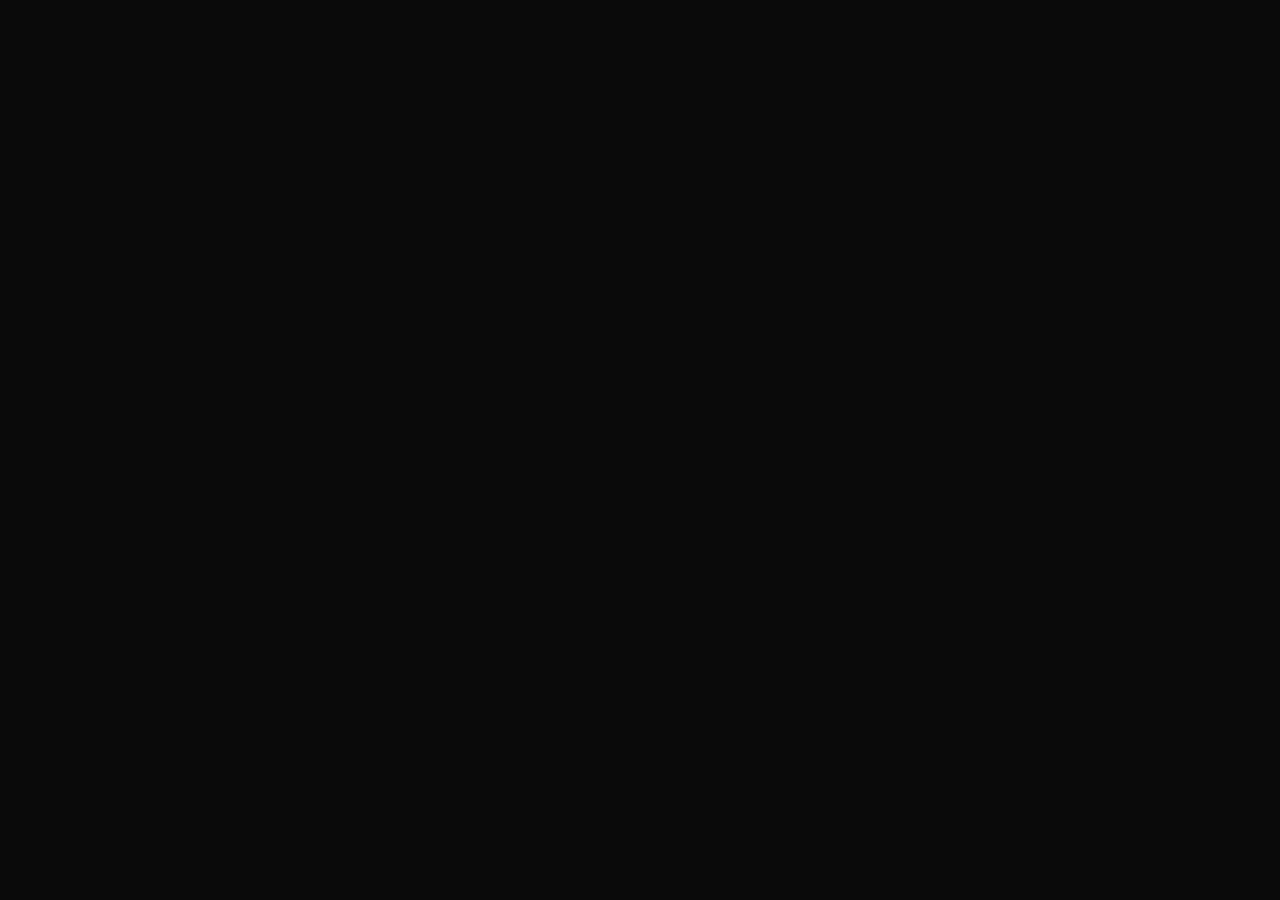
==== commit 2f70772b: "Remove Italian language selector from index.html Removed language selector link for Italian." ====
--- a/index.html
+++ b/index.html
@@ -136,7 +136,5 @@
 
     <script defer src="./main.886c6bae.js"></script>
 
-    <!-- Selettore lingua -->
-    <a href="/it.html" aria-label="Italiano" style="position:fixed;left:20px;bottom:20px;z-index:9999;display:inline-flex;align-items:center;gap:7px;background:rgba(20,20,20,.92);border:1px solid rgba(212,175,55,.55);color:#d4af37;padding:10px 16px;border-radius:999px;font-family:Arial,Helvetica,sans-serif;font-size:14px;text-decoration:none;backdrop-filter:blur(6px);box-shadow:0 6px 20px rgba(0,0,0,.4)">🌐 Italiano</a>
-  </body>
+  
 </html>
